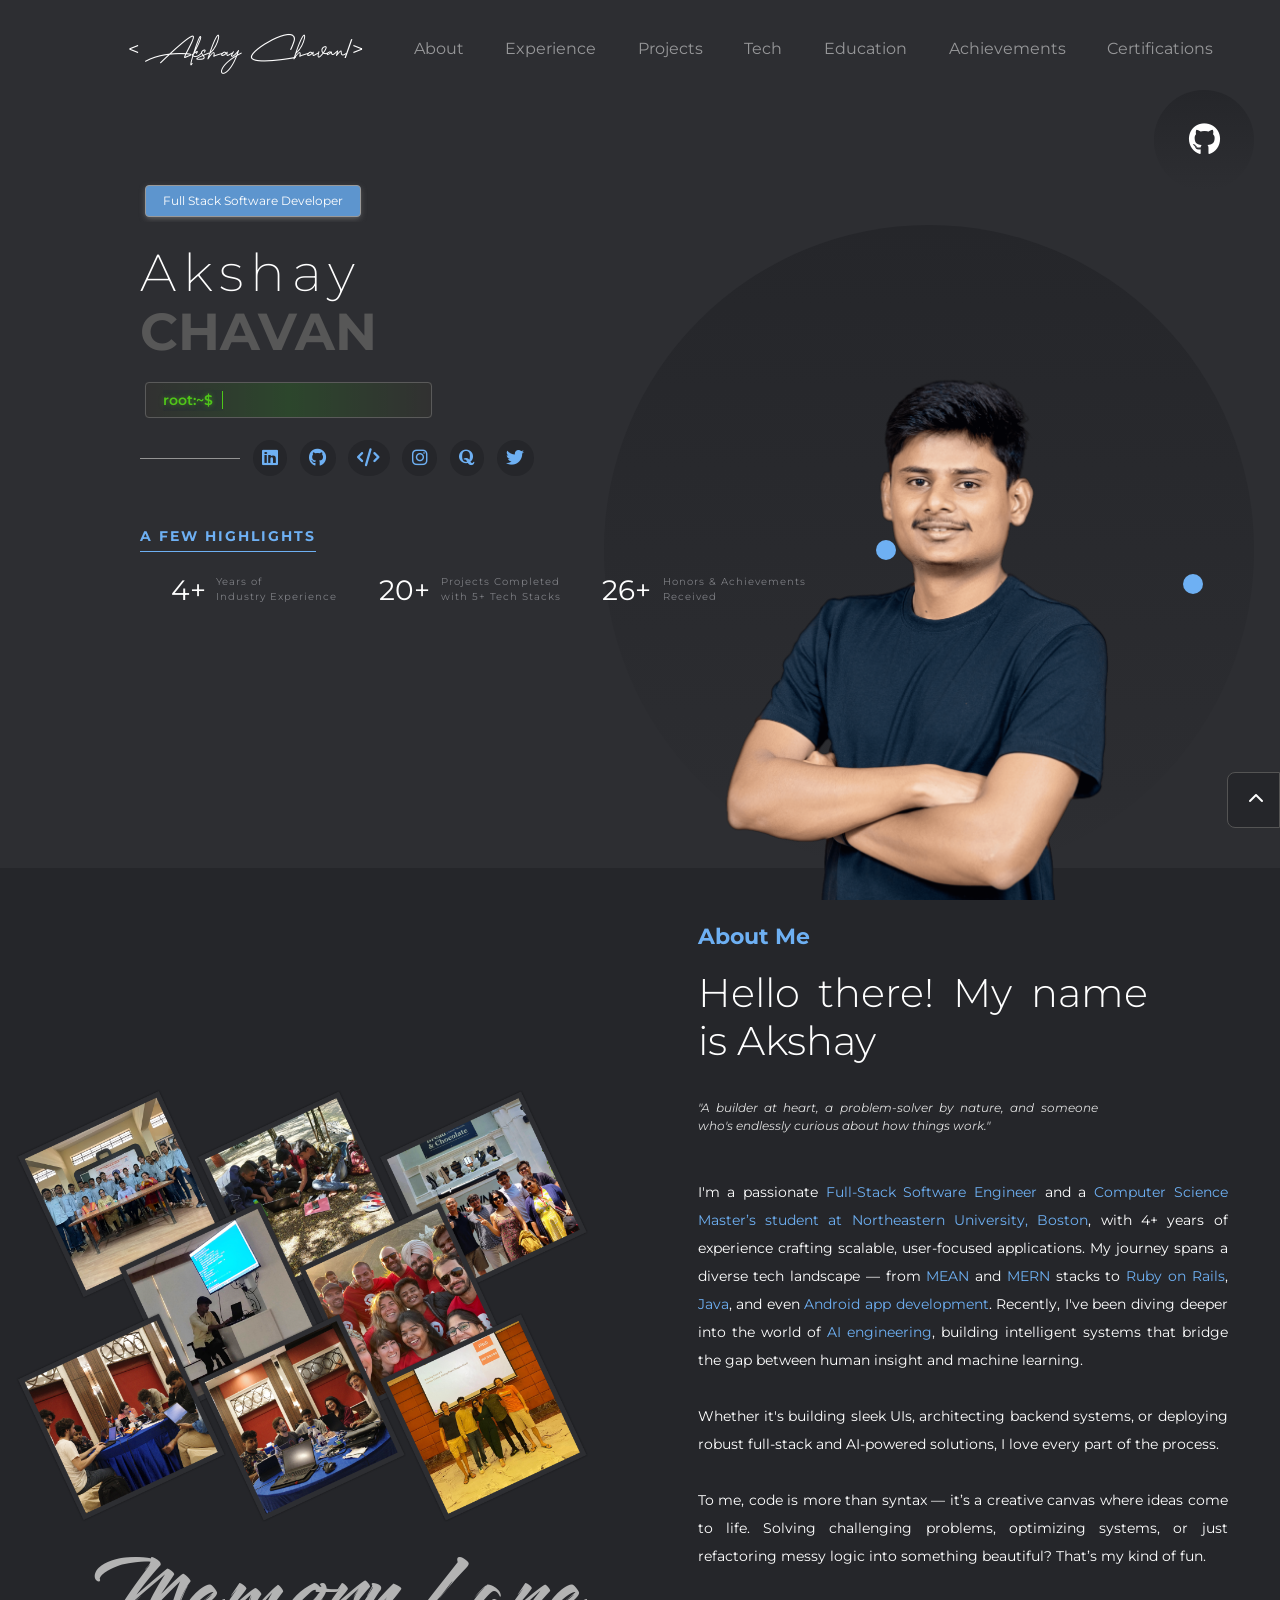
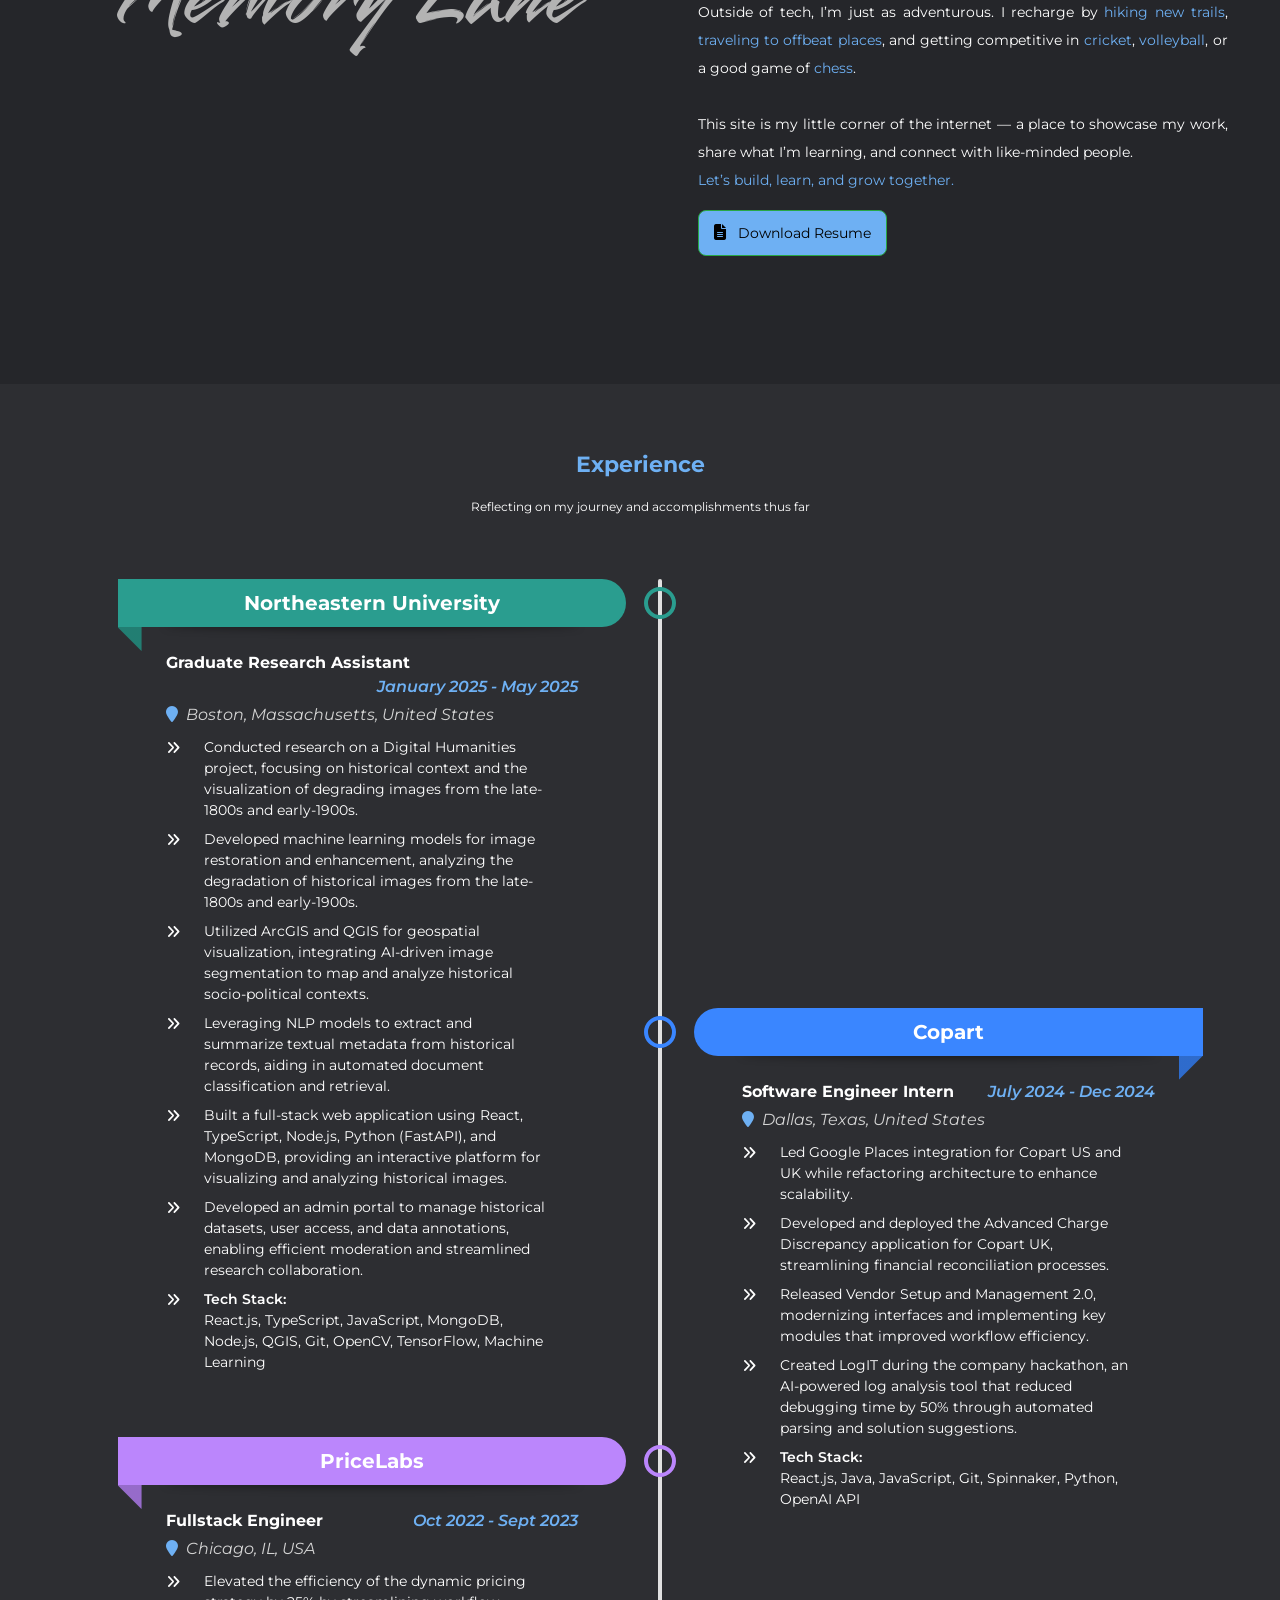
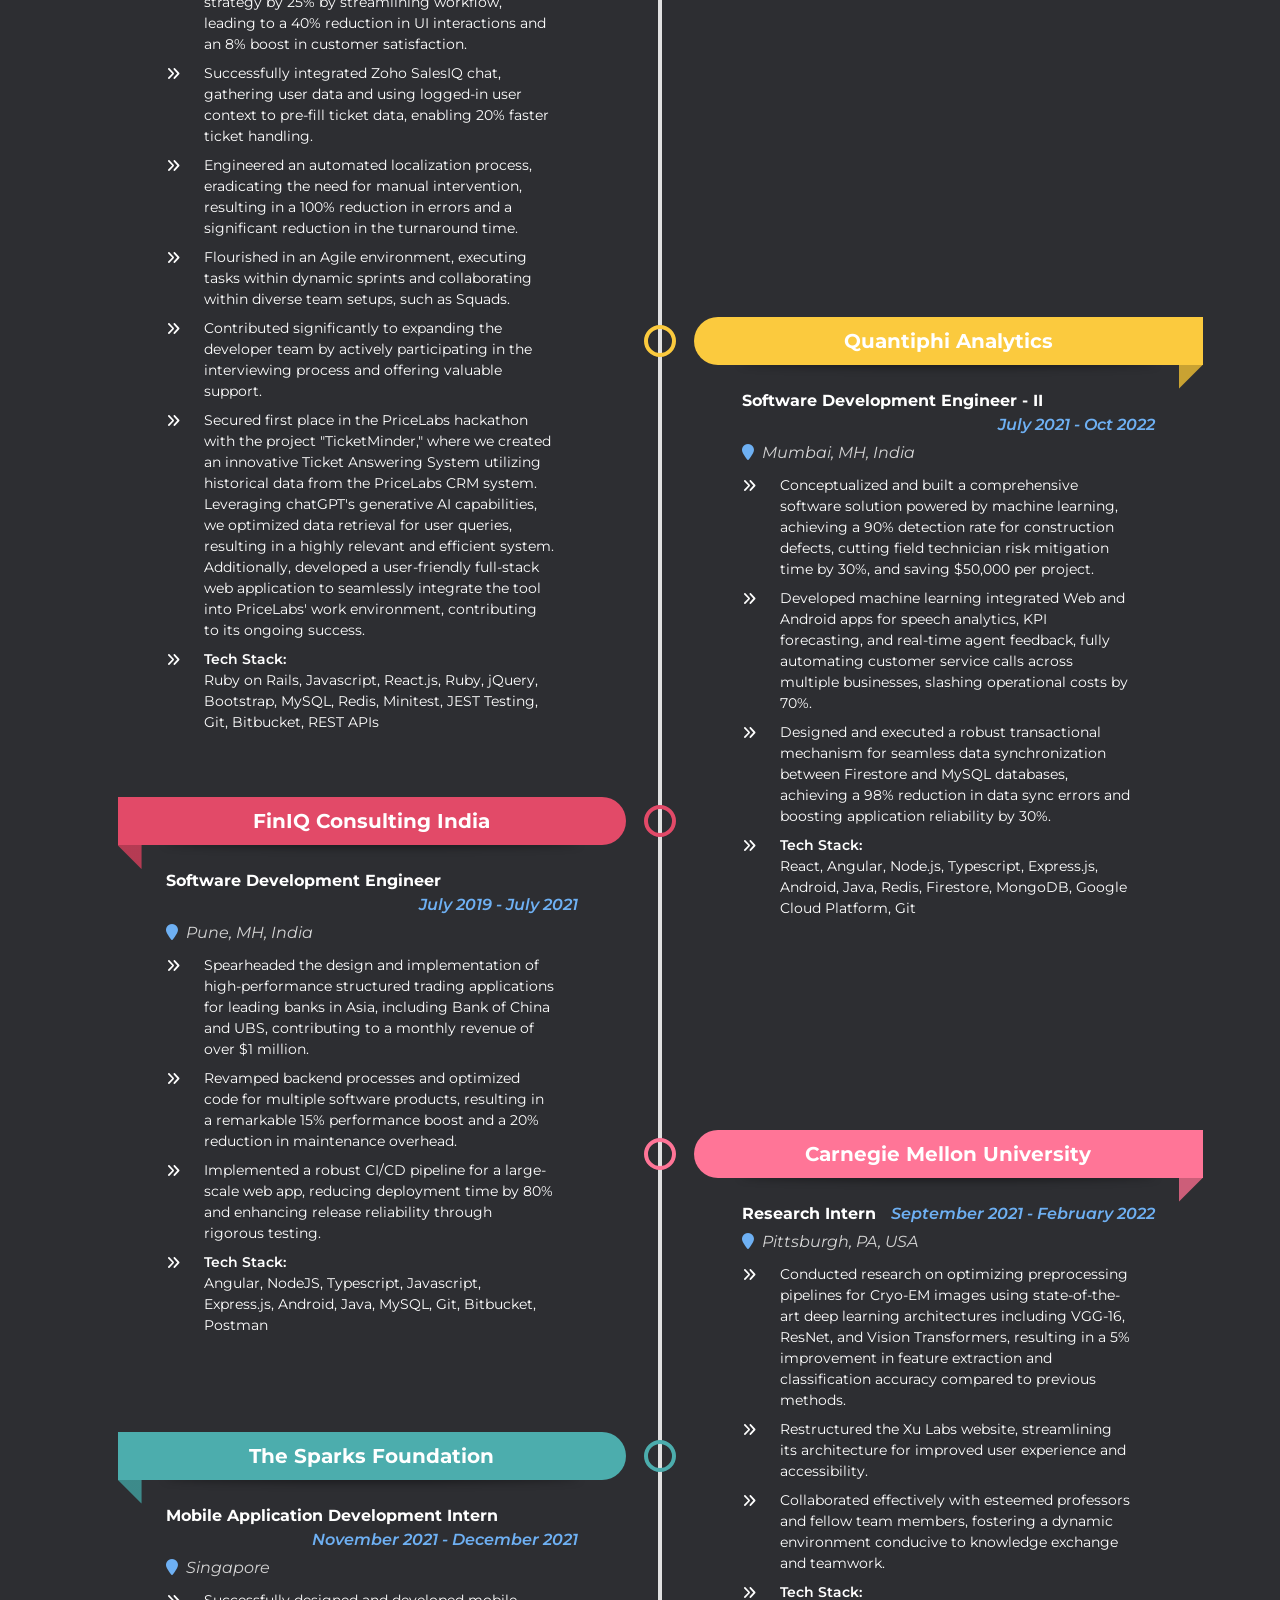
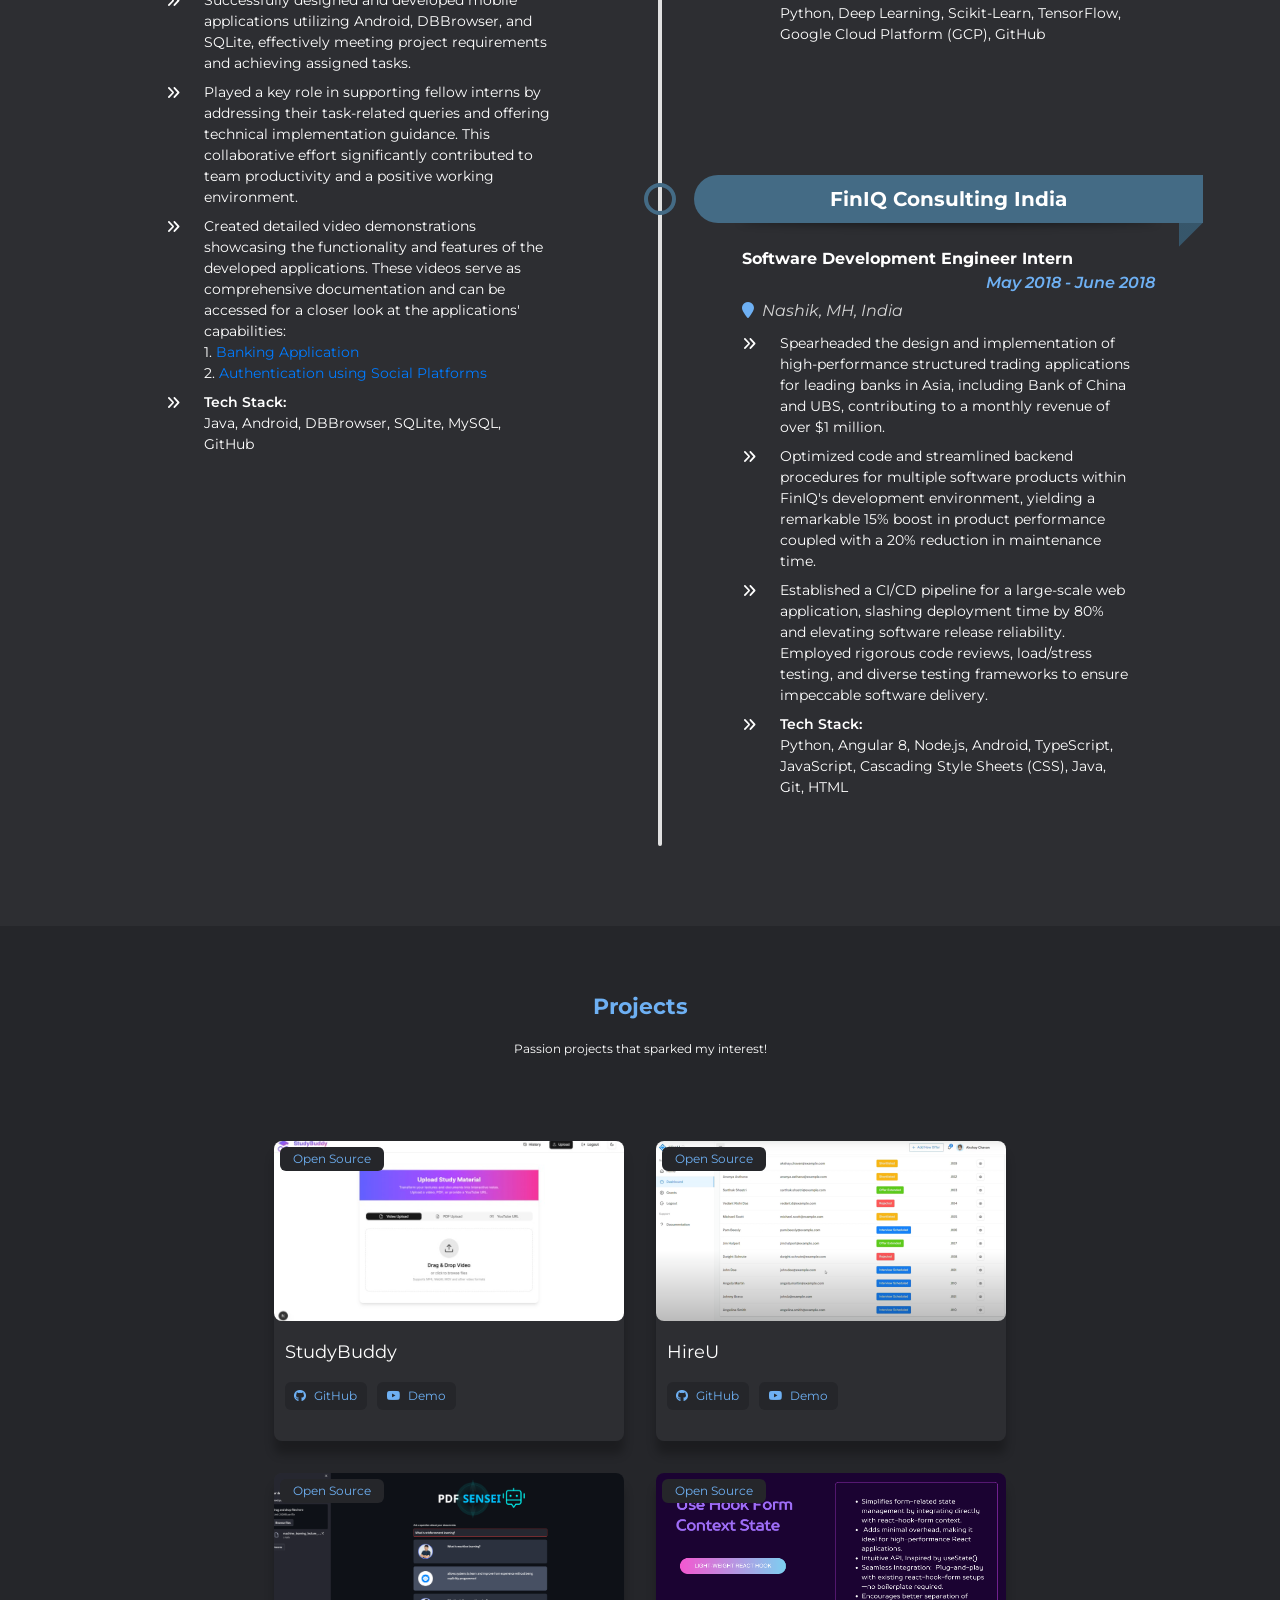
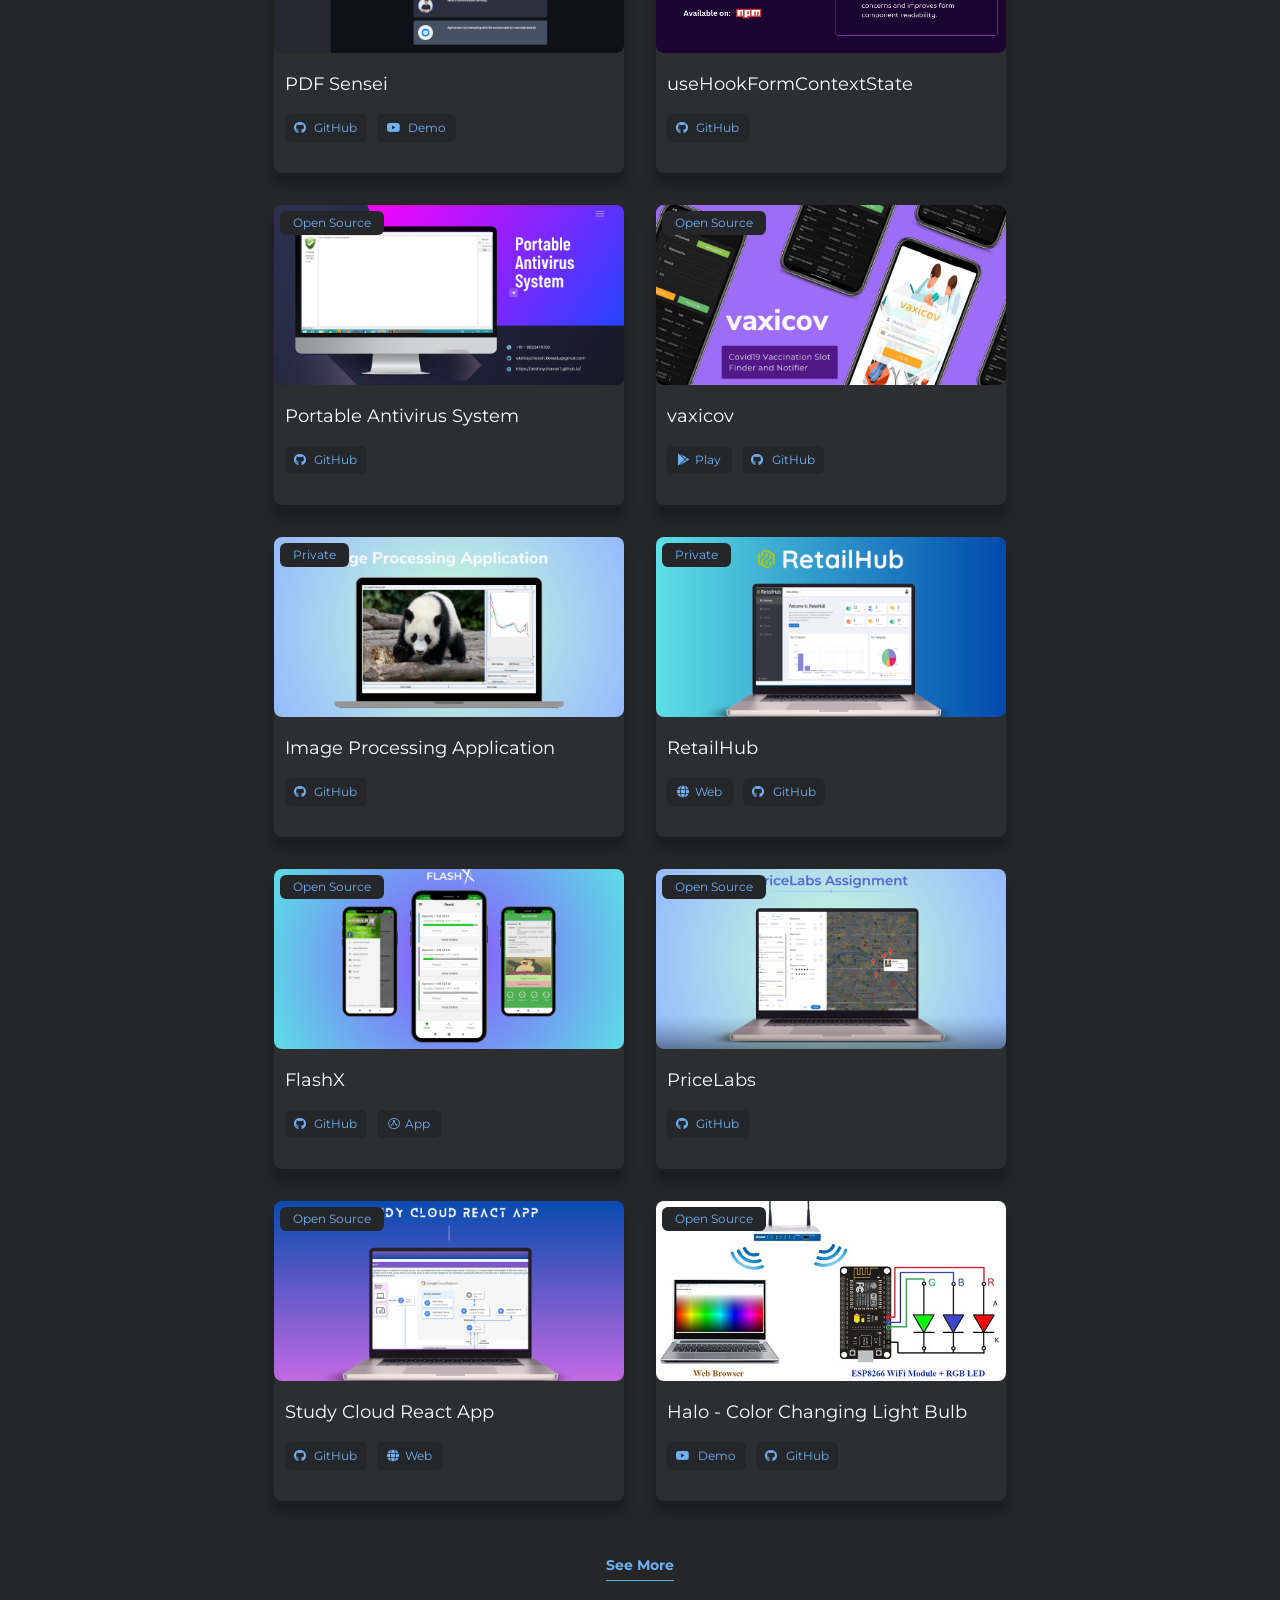
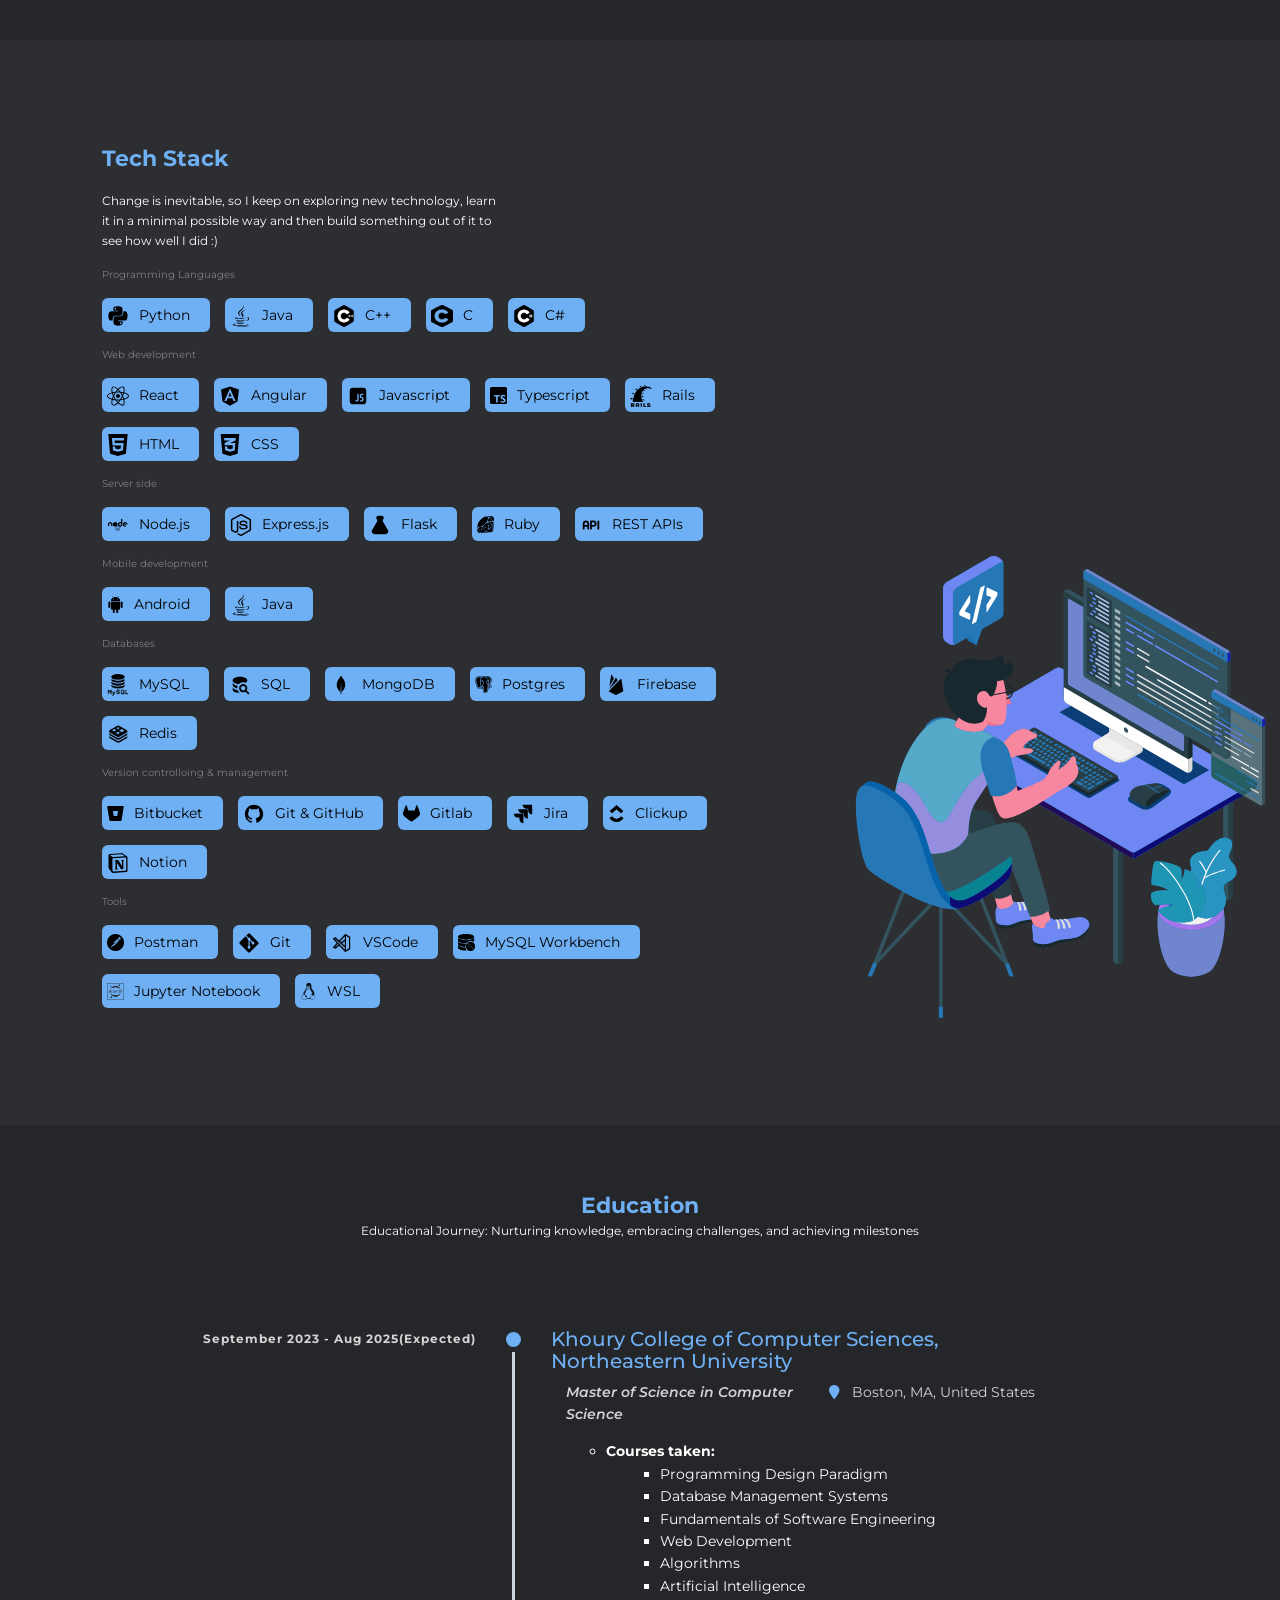
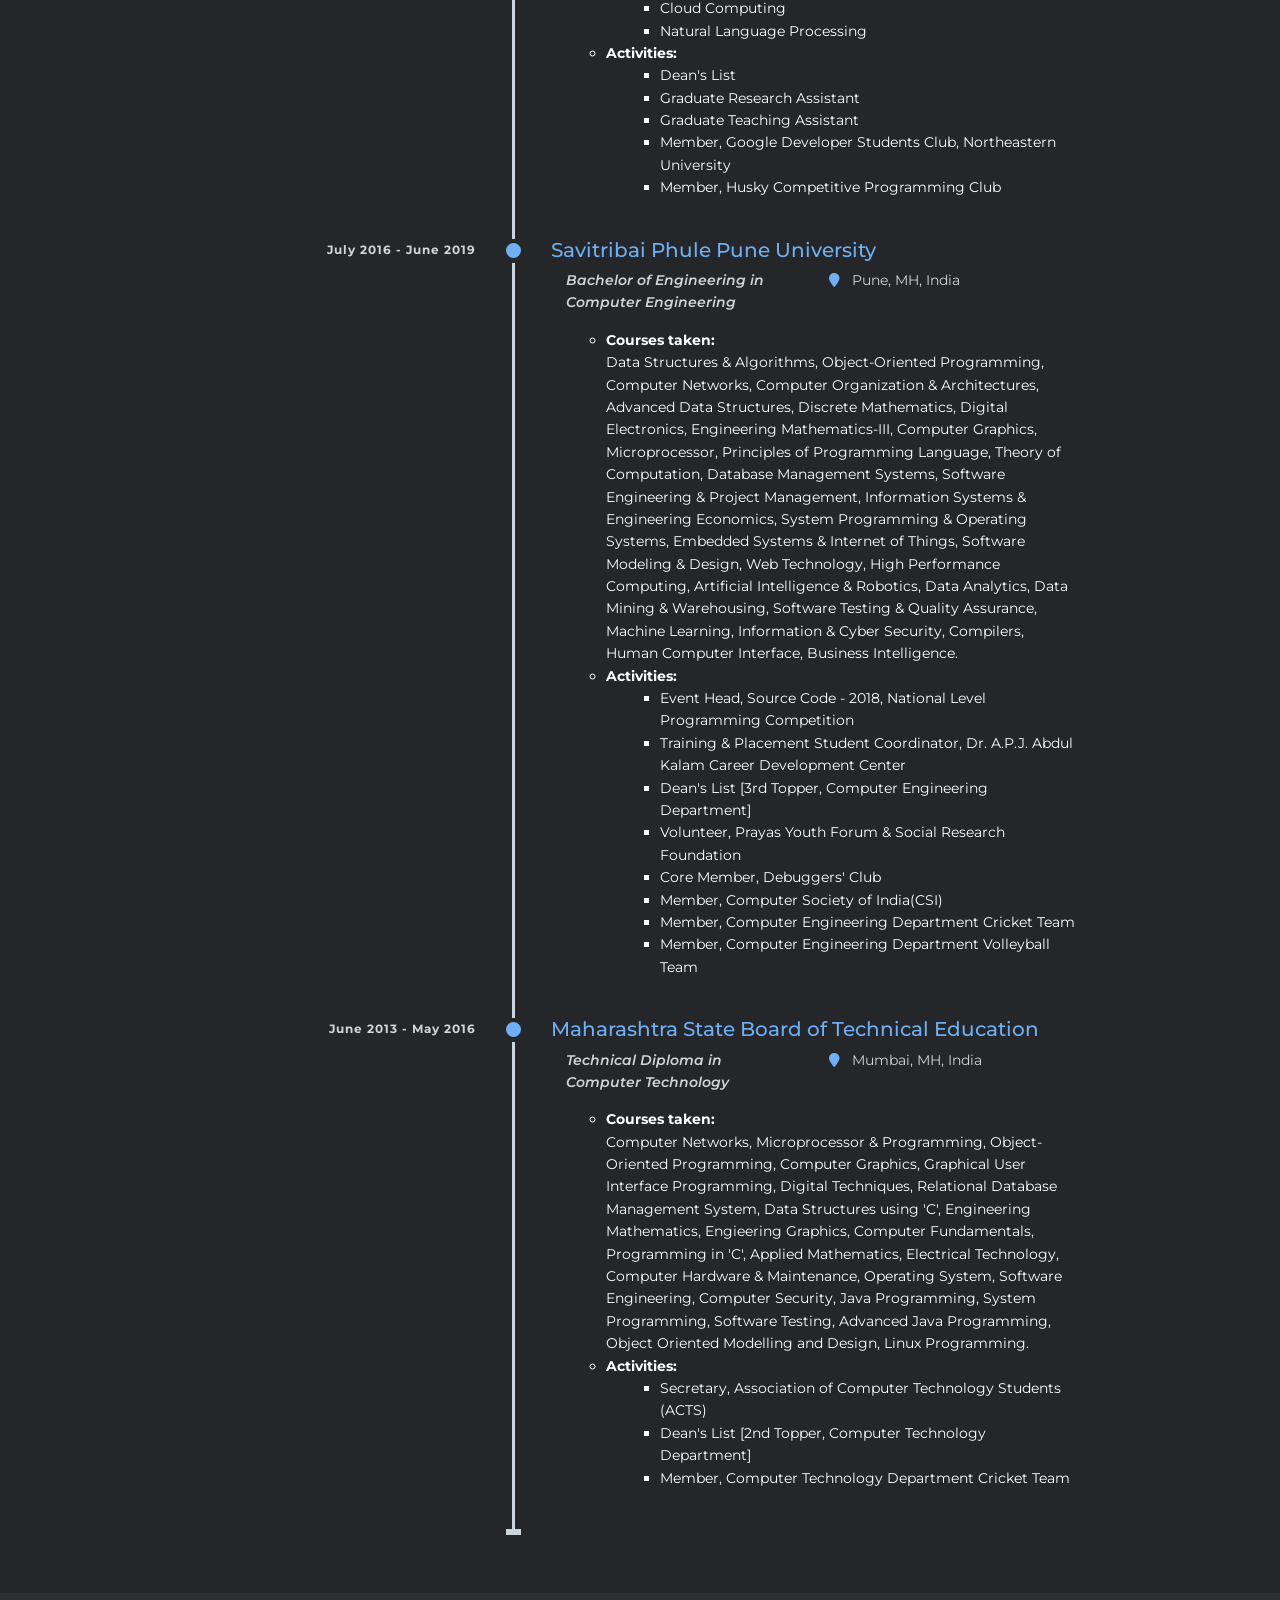
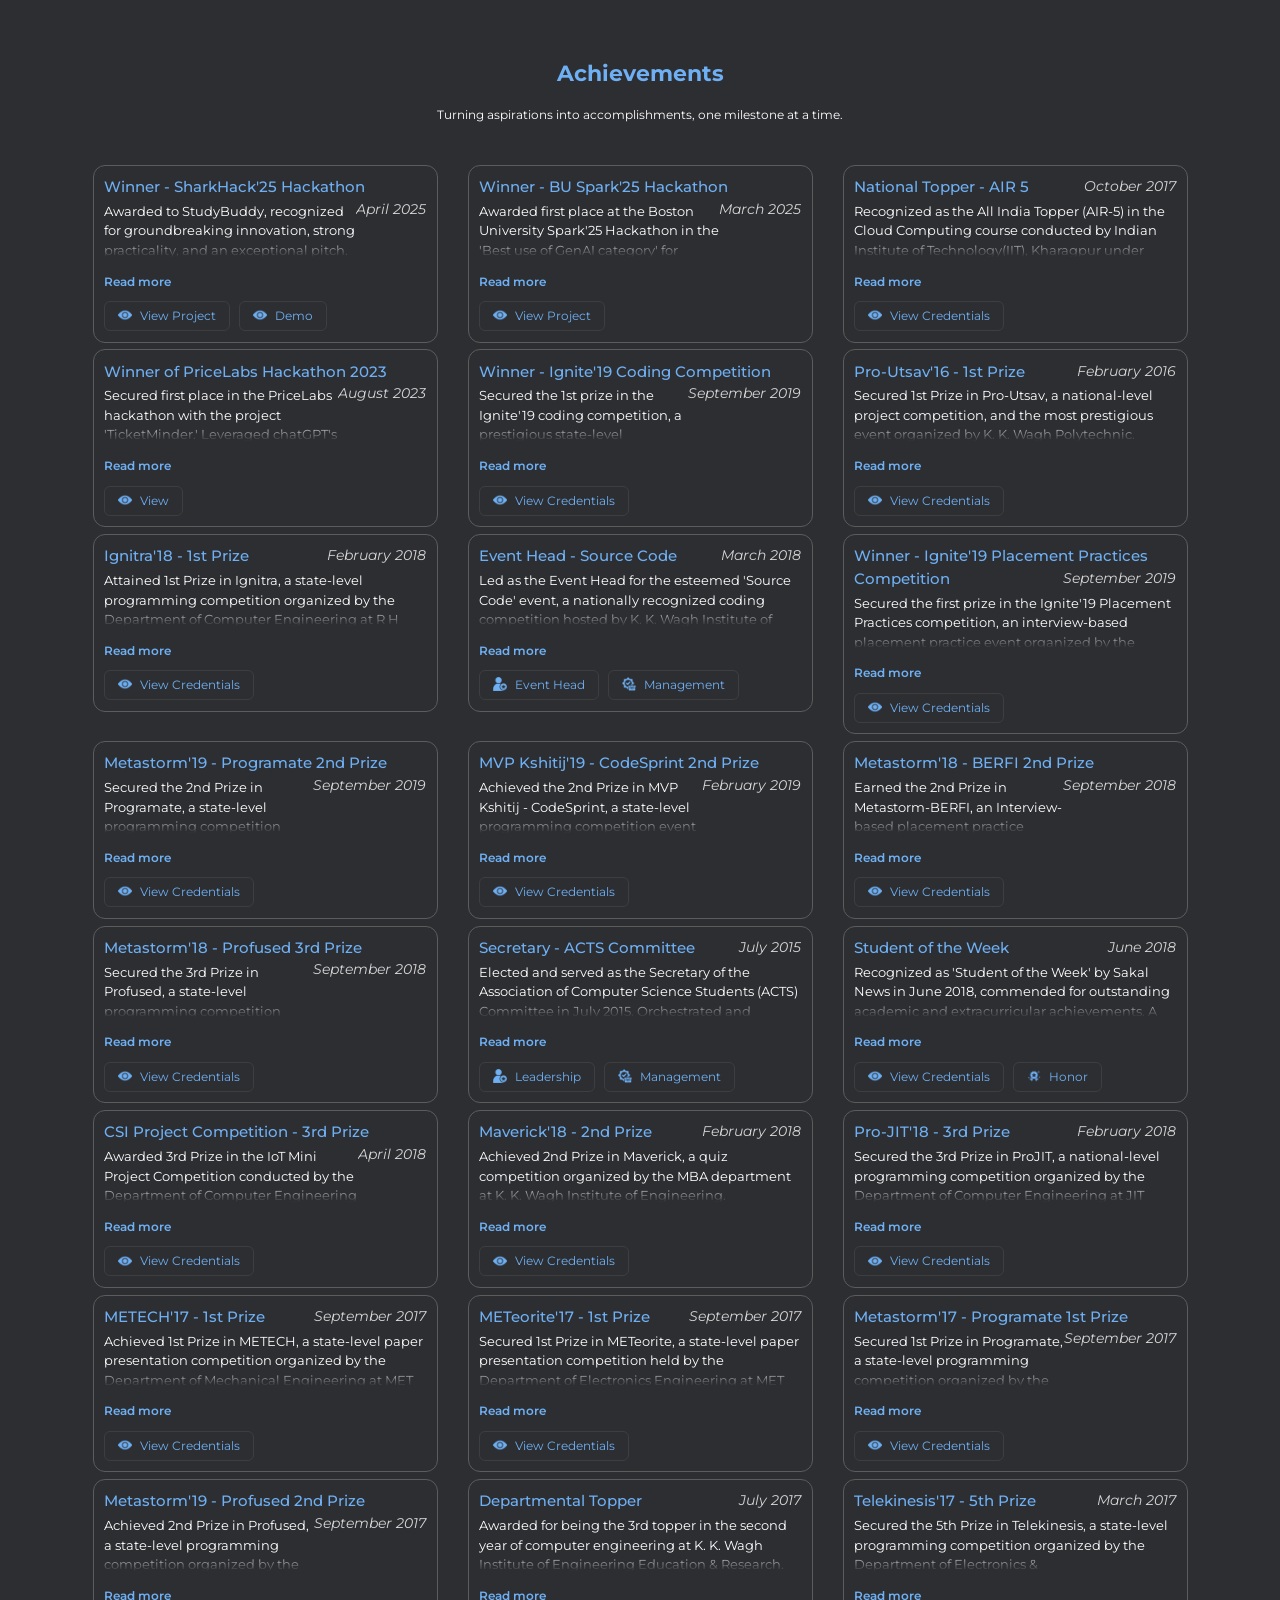
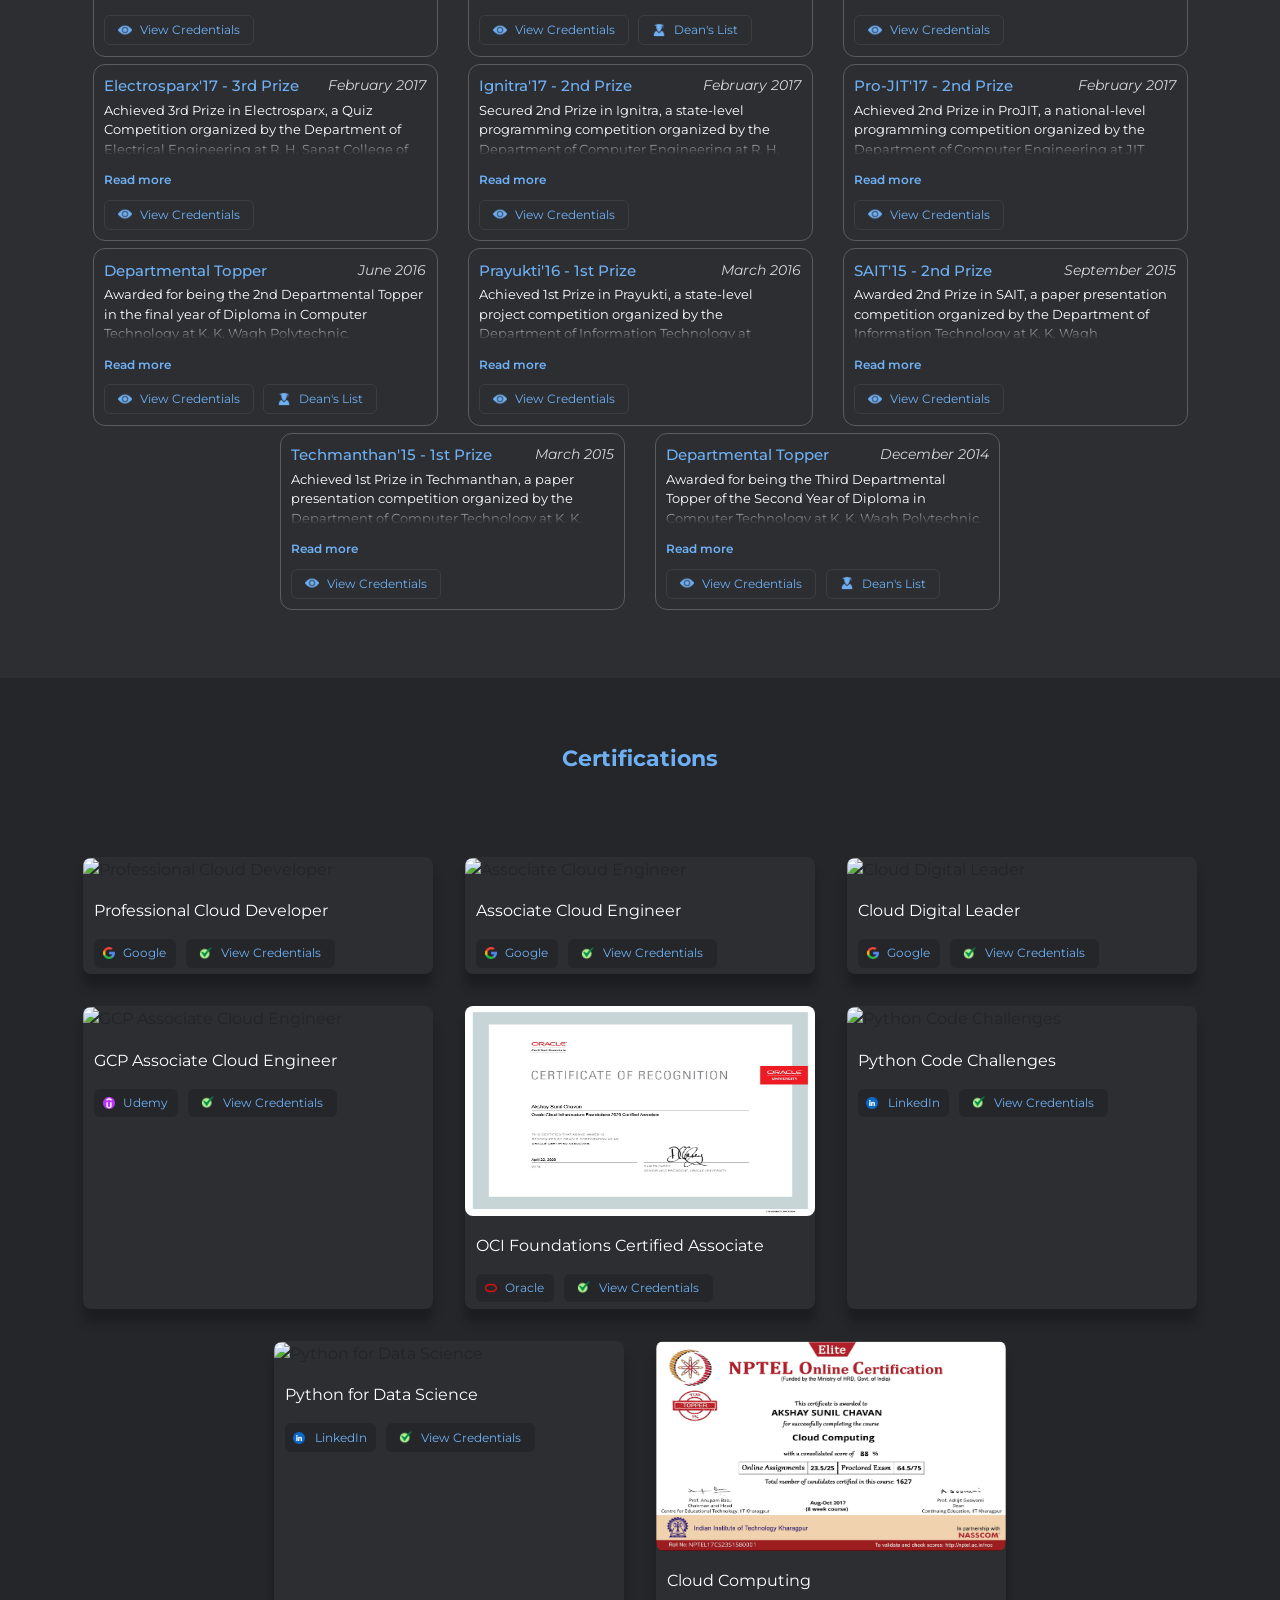
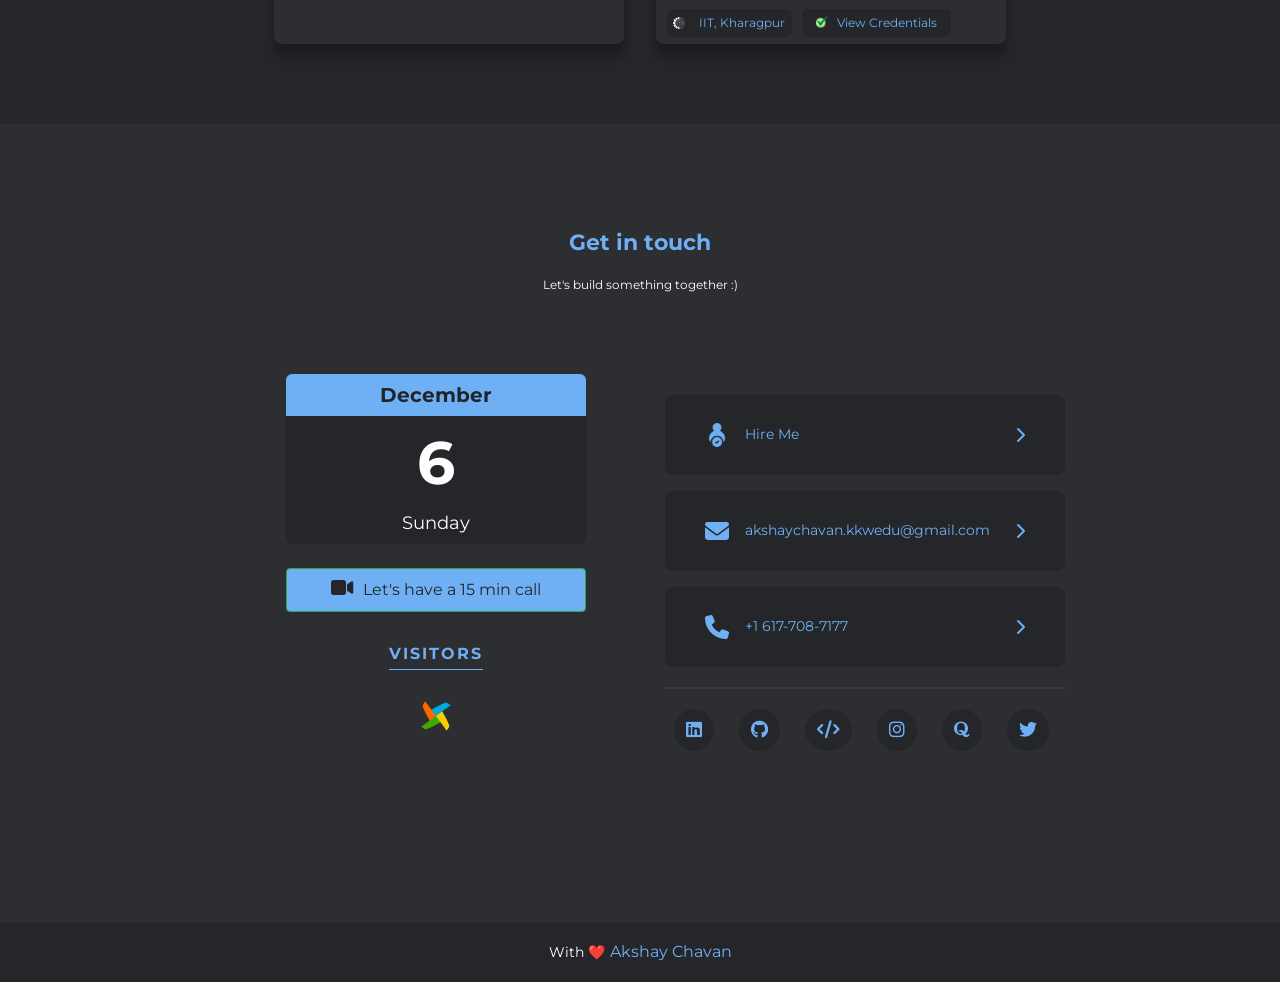
==== src/index.html @ 718ae0a3 "Fix file paths for GitHub Pages deployment" ====
<!DOCTYPE html>
<html>
  <head>
    <!-- mobile responsiveness -->
    <meta charset="utf-8" />
    <meta
      name="viewport"
      content="width=device-width, initial-scale=1, shrink-to-fit=no"
    />

    <!-- meta tags for link preview -->
    <meta property="og:title" content="Akshay Chavan - Developer Portfolio" />
    <meta property="og:url" content="https://akshaychavan7.github.io/" />
    <meta property="og:image" content="images/banner_screenshot.png" />
    <meta
      name="description"
      content="Crafting digital experiences with a passion for innovation. Explore my developer portfolio showcasing a blend of creativity and precision in web and mobile development."
    />

    <title>Akshay Chavan - Developer Portfolio</title>
    <link rel="icon" href="images/title/favicon.png" type="image/icon type" />

    <!-- css -->
    <link rel="stylesheet" href="index.css" />
    <link rel="stylesheet" href="theme/core.css" />
    <link rel="stylesheet" href="theme/text_styles.css" />

    <link rel="stylesheet" href="css/banner.css" />
    <link rel="stylesheet" href="css/loader.css" />
    <link rel="stylesheet" href="css/about.css" />
    <link rel="stylesheet" href="css/techStack.css" />
    <link rel="stylesheet" href="css/projects.css" />
    <link rel="stylesheet" href="css/certifications.css" />
    <link rel="stylesheet" href="css/exp.css" />
    <link rel="stylesheet" href="css/education.css" />
    <link rel="stylesheet" href="css/achievements.css" />
    <link rel="stylesheet" href="css/contact.css" />
    <link rel="stylesheet" href="css/currentDate.css" />

    <!-- Required for AOS -->
    <link rel="stylesheet" href="https://unpkg.com/aos@next/dist/aos.css" />

    <!-- media queries -->
    <!-- mobile -->
    <link rel="stylesheet" href="media/mobile/s.css" />
    <link rel="stylesheet" href="media/mobile/xs.css" />

    <!-- tablet -->
    <link rel="stylesheet" href="media/tablet/m.css" />

    <!-- desktop -->
    <link rel="stylesheet" href="media/desktop/ml.css" />
    <link rel="stylesheet" href="media/desktop/l.css" />
    <link rel="stylesheet" href="media/desktop/xl.css" />
    <link rel="stylesheet" href="media/desktop/xl_4k.css" />

    <!-- others -->
    <link rel="stylesheet" href="media/others.css" />

    <!-- bootstrap -->
    <link
      rel="stylesheet"
      href="dependencies/bootstrap/cdn.jsdelivr.net_npm_bootstrap@4.0.0_dist_css_bootstrap.min.css"
      crossorigin="anonymous"
    />

    <!-- icons -->
    <script src="dependencies/icons/code.iconify.design_3_3.1.0_iconify.min.js"></script>
    <!-- <link rel="stylesheet" href="https://cdnjs.cloudflare.com/ajax/libs/font-awesome/4.7.0/css/font-awesome.min.css"> -->
    <link
      rel="stylesheet"
      href="https://cdnjs.cloudflare.com/ajax/libs/font-awesome/6.4.0/css/all.min.css"
    />
    <link
      rel="stylesheet"
      href="dependencies/icons/cdn.jsdelivr.net_gh_konpa_devicon@master_devicon.min.css"
    />
    <link
      rel="stylesheet"
      href="dependencies/icons/fonts.googleapis.com_icon_family=Material+Icons.css"
    />

    <!-- font -->
    <link rel="preconnect" href="https://fonts.googleapis.com" />
    <link rel="preconnect" href="https://fonts.gstatic.com" crossorigin />
    <link
      href="dependencies/fonts/fonts.googleapis.com_css2_family=Montserrat_ital,wght@0,100;0,400;0,500;0,600;0,700;0,800;1,300&display=swap.css"
      rel="stylesheet"
    />
    <link
      href="https://fonts.googleapis.com/css2?family=Audiowide&family=Monsieur+La+Doulaise&family=Montserrat&family=Smooch&display=swap"
      rel="stylesheet"
    />
    <link
      href="https://fonts.googleapis.com/css2?family=Audiowide&family=Caveat&family=Monsieur+La+Doulaise&family=Montserrat&family=Smooch&display=swap"
      rel="stylesheet"
    />

    <!-- scripts -->
    <script src="dependencies/jQuery/ajax.googleapis.com_ajax_libs_jquery_3.6.1_jquery.min.js"></script>
  </head>

  <body>
    <!-- Loader -->
    <div id="loader">
      <!-- css loader -->
      <div class="wrapper">
        <div class="box-wrap">
          <div class="box one"></div>
          <div class="box two"></div>
          <div class="box three"></div>
          <div class="box four"></div>
          <div class="box five"></div>
          <div class="box six"></div>
        </div>
      </div>
      <div class="watermark">
        <span class="watermark-inner">
          <<span id="brand" class="watermark-txt">Akshay Chavan</span> />
        </span>
      </div>
    </div>
    <!-- Loader end -->

    <!-- Navbar -->
    <nav class="navbar navbar-dark navbar-expand-md" id="app-navbar">
      <button
        id="navbar-icon"
        class="navbar-toggler"
        type="button"
        data-toggle="collapse"
        data-target="#navbar-menu"
      >
        <img src="images//svgs/menu.svg" alt="" />
      </button>

      <a
        href="#"
        data-aos="fade-down"
        data-aos-delay="200"
        class="navbar-brand"
      >
        < <span id="brand">Akshay Chavan</span>/>
      </a>

      <div class="collapse navbar-collapse" id="navbar-menu">
        <ul class="navbar-nav ml-auto">
          <li class="nav-item navbar-action">
            <a href="#about" class="nav-link">About</a>
          </li>
          <li class="nav-item navbar-action">
            <a href="#exp" class="nav-link">Experience</a>
          </li>
          <li class="nav-item navbar-action">
            <a href="#projects-div" class="nav-link">Projects</a>
          </li>
          <li class="nav-item navbar-action">
            <a href="#tech" class="nav-link">Tech</a>
          </li>
          <li class="nav-item navbar-action">
            <a href="#education" class="nav-link">Education</a>
          </li>
          <li class="nav-item navbar-action">
            <a href="#achievements" class="nav-link">Achievements</a>
          </li>
          <li class="nav-item navbar-action">
            <a href="#certifications" class="nav-link">Certifications</a>
          </li>
        </ul>
      </div>
    </nav>

    <div id="up" class="up">
      <i id="up-icon" class="fa fa-chevron-up"></i>
    </div>
    <!-- Navbar end -->

    <!-- Banner -->
    <div id="banner-div" class="container-fluid">
      <div class="grad-circle" id="mini-circle">
        <a href="https://github.com/akshaychavan7" target="_blank">
          <i class="fa-brands fa-github fa-2xl repo-link"></i>
        </a>
      </div>
      <div id="bg-circle" class="grad-circle"></div>

      <div class="tag-wrapper">
        <div id="chip">
          <span id="tag-label" class="label tag-title"></span>
        </div>
      </div>

      <div class="name">
        <div class="heading1" id="first-name"></div>
        <div class="heading1" id="last-name"></div>
      </div>

      <div class="tag">
        <!-- <div class="trianlge-right"></div> -->
        <div class="type-text-container">
          <span class="terminal-prefix-text">root:~$ &nbsp;</span>
          <span id="tag" class="txt-type" data-wait="1000ms"></span>
        </div>
      </div>

      <div id="social-handles" class="flexbox-container">
        <div class="dash"></div>
      </div>

      <div class="chat">
        <span class="body2" id="chat-btn">A FEW HIGHLIGHTS</span>
      </div>

      <div class="container-fluid image-bg-div">
        <div class="profile-picture">
          <img
            class="dp"
            src="images/akshay_compressed.png"
            alt="Akshay Chavan"
          />
        </div>

        <div id="overall-stats" class="stats stats-div"></div>
      </div>
    </div>
    <div class="circle" id="circle-1"></div>
    <div class="circle" id="circle-2"></div>

    <div class="space"></div>
    <!-- Banner end -->

    <!-- About -->
    <!-- Collage creation website - https://www.photocollage.com/ -->
    <div class="ribbon-container">
      <!-- <div class="ribbon-1"></div> -->
    </div>
    <div id="about" class="container-fluid about">
      <div class="about-img">
        <img
          id="about-img"
          src="images//about/collage3.png"
          alt="my journey highlights"
        />
        <p class="memory-lane">Memory Lane</p>
      </div>

      <div class="about-text">
        <p id="about-me-title">About Me</p>

        <h1 id="about-me-heading">Hello there! My name is Akshay</h1>

        <p id="about-quote">
          "A builder at heart, a problem-solver by nature, and someone who's endlessly curious about how things work."
        </p>

        <p id="about-me-text"></p>

        <div class="download-resume">
          <button
            type="button"
            onclick="downloadResume()"
            class="btn btn-success"
            id="download-btn"
          >
            <i
              class="fa fa-file-text"
              style="color: black; background-color: transparent"
            ></i>
            <span
              style="
                color: black;
                background-color: transparent;
                font-size: 14px;
                padding-left: 8px;
              "
              >Download Resume</span
            >
          </button>
        </div>
      </div>
    </div>
    <!-- About end -->

    <!-- Experience -->
    <div id="exp" class="container-fluid exp-div">
      <p id="tech-stack-title">Experience</p>
      <p
        id="tech-stack-text"
        style="
          background-color: transparent;
          text-align: center;
          margin-bottom: 5%;
        "
      >
        Reflecting on my journey and accomplishments thus far
      </p>
    </div>
    <!-- Experience end -->

    <!-- Projects -->
    <div id="projects-div" class="container-fluid projects-div">
      <p id="tech-stack-title">Projects</p>
      <p
        id="tech-stack-text"
        style="background-color: transparent; text-align: center"
      >
        Passion projects that sparked my interest!
      </p>

      <div style="height: 50px"></div>

      <div id="projects" class="projects"></div>

      <div class="see-more">
        <a
          target="_blank"
          href="https://github.com/akshaychavan7?tab=repositories"
          class="body2"
          id="see-more-btn"
          >See More</a
        >
      </div>
    </div>
    <!-- Projects end -->

    <!-- Tech Stack -->
    <div id="tech" class="tech-stack">
      <div class="tech-stack-detail">
        <p id="tech-stack-title">Tech Stack</p>
        <p id="tech-stack-text">
          Change is inevitable, so I keep on exploring new technology, learn it
          in a minimal possible way and then build something out of it to see
          how well I did :)
        </p>

        <p class="label-stack">Programming Languages</p>
        <div
          id="programming"
          data-aos="fade-right"
          data-aos-delay="700"
          class="tech-row"
        ></div>

        <p class="label-stack">Web development</p>
        <div
          id="web-tech"
          data-aos="fade-right"
          data-aos-delay="300"
          class="tech-row"
        ></div>

        <p class="label-stack">Server side</p>
        <div
          id="server-tech"
          data-aos="fade-right"
          data-aos-delay="400"
          class="tech-row"
        ></div>

        <p class="label-stack">Mobile development</p>
        <div
          id="mobile-tech"
          data-aos="fade-right"
          data-aos-delay="200"
          class="tech-row"
        ></div>

        <p class="label-stack">Databases</p>
        <div
          id="database-tech"
          data-aos="fade-right"
          data-aos-delay="500"
          class="tech-row"
        ></div>

        <p class="label-stack">Version controlloing & management</p>
        <div
          id="vc-tech"
          data-aos="fade-right"
          data-aos-delay="600"
          class="tech-row"
        ></div>

        <p class="label-stack">Tools</p>
        <div
          id="tools"
          data-aos="fade-right"
          data-aos-delay="600"
          class="tech-row"
        ></div>
      </div>

      <div class="stack-illustration">
        <img
          id="stack-illustration"
          src="images/svgs/stack2.svg"
          alt="stack illustrations"
        />
      </div>
    </div>
    <!-- Tech Stack end -->

    <!-- Education -->
    <div id="education" class="container-fluid education-div">
      <div class="education-title">Education</div>
      <div class="education-subtitle">
        Educational Journey: Nurturing knowledge, embracing challenges, and
        achieving milestones
      </div>
      <div style="height: 50px"></div>
      <div class="timeline-container">
        <ul class="timeline timeline-split">
          <li class="timeline-item">
            <div class="timeline-info">
              <span class="education-duration"
                >September 2023 - Aug 2025(Expected)</span
              >
            </div>
            <div class="timeline-marker"></div>
            <div class="timeline-content">
              <h5 id="university" class="timeline-title">
                Khoury College of Computer Sciences, Northeastern University
              </h5>
              <div class="timeline-subtitle container">
                <div class="row">
                  <div class="col-sm-6 degree-program-txt">
                    Master of Science in Computer Science
                  </div>
                  <div class="col-sm-6 education-location">
                    <i
                      class="fa fa-map-marker location-icon"
                      aria-hidden="true"
                    ></i
                    >&nbsp;&nbsp; Boston, MA, United States
                  </div>
                </div>
              </div>
              <div class="education-description">
                <ul>
                  <li>
                    <strong>Courses taken:</strong>
                    <ul class="education-description-sublist">
                      <li>Programming Design Paradigm</li>
                      <li>Database Management Systems</li>
                      <li>
                        Fundamentals of Software Engineering
                      </li>
                      <li>Web Development</li>
                      <li>Algorithms</li>
                      <li>Artificial Intelligence</li>
                      <li>Cloud Computing</li>
                      <li>Natural Language Processing</li>
                    </ul>
                  </li>
                  <li>
                    <strong>Activities:</strong>
                    <ul class="education-description-sublist">
                      <li>Dean's List</li>
                      <li>Graduate Research Assistant</li>
                      <li>Graduate Teaching Assistant</li>
                      <li>
                        Member, Google Developer Students Club, Northeastern
                        University
                      </li>
                      <li>Member, Husky Competitive Programming Club</li>
                    </ul>
                  </li>
                </ul>
              </div>
            </div>
          </li>
          <li class="timeline-item">
            <div class="timeline-info">
              <span class="education-duration">July 2016 - June 2019</span>
            </div>
            <div class="timeline-marker"></div>
            <div class="timeline-content">
              <h5 id="university" class="timeline-title">
                Savitribai Phule Pune University
              </h5>
              <div class="timeline-subtitle container">
                <div class="row">
                  <div class="col-sm-6 degree-program-txt">
                    Bachelor of Engineering in Computer Engineering
                  </div>
                  <div class="col-sm-6 education-location">
                    <i
                      class="fa fa-map-marker location-icon"
                      aria-hidden="true"
                    ></i
                    >&nbsp;&nbsp; Pune, MH, India
                  </div>
                </div>
              </div>
              <div class="education-description">
                <ul>
                  <li>
                    <strong>Courses taken:</strong><br />
                    Data Structures & Algorithms, Object-Oriented Programming,
                    Computer Networks, Computer Organization & Architectures,
                    Advanced Data Structures, Discrete Mathematics, Digital
                    Electronics, Engineering Mathematics-III, Computer Graphics,
                    Microprocessor, Principles of Programming Language, Theory
                    of Computation, Database Management Systems, Software
                    Engineering & Project Management, Information Systems &
                    Engineering Economics, System Programming & Operating
                    Systems, Embedded Systems & Internet of Things, Software
                    Modeling & Design, Web Technology, High Performance
                    Computing, Artificial Intelligence & Robotics, Data
                    Analytics, Data Mining & Warehousing, Software Testing &
                    Quality Assurance, Machine Learning, Information & Cyber
                    Security, Compilers, Human Computer Interface, Business
                    Intelligence.
                  </li>
                  <li>
                    <strong>Activities:</strong>
                    <ul class="education-description-sublist">
                      <li>
                        Event Head, Source Code - 2018, National Level
                        Programming Competition
                      </li>
                      <li>
                        Training & Placement Student Coordinator, Dr. A.P.J.
                        Abdul Kalam Career Development Center
                      </li>
                      <li>
                        Dean's List [3rd Topper, Computer Engineering
                        Department]
                      </li>
                      <li>
                        Volunteer, Prayas Youth Forum & Social Research
                        Foundation
                      </li>
                      <li>Core Member, Debuggers' Club</li>
                      <li>Member, Computer Society of India(CSI)</li>
                      <li>
                        Member, Computer Engineering Department Cricket Team
                      </li>
                      <li>
                        Member, Computer Engineering Department Volleyball Team
                      </li>
                    </ul>
                  </li>
                </ul>
              </div>
            </div>
          </li>
          <li class="timeline-item">
            <div class="timeline-info">
              <span class="education-duration">June 2013 - May 2016</span>
            </div>
            <div class="timeline-marker"></div>
            <div class="timeline-content">
              <h5 id="university" class="timeline-title">
                Maharashtra State Board of Technical Education
              </h5>
              <div class="timeline-subtitle container">
                <div class="row">
                  <div class="col-sm-6 degree-program-txt">
                    Technical Diploma in Computer Technology
                  </div>
                  <div class="col-sm-6 education-location">
                    <i
                      class="fa fa-map-marker location-icon"
                      aria-hidden="true"
                    ></i
                    >&nbsp;&nbsp; Mumbai, MH, India
                  </div>
                </div>
              </div>
              <div class="education-description">
                <ul>
                  <li>
                    <strong>Courses taken:</strong><br />
                    Computer Networks, Microprocessor & Programming,
                    Object-Oriented Programming, Computer Graphics, Graphical
                    User Interface Programming, Digital Techniques, Relational
                    Database Management System, Data Structures using 'C',
                    Engineering Mathematics, Engieering Graphics, Computer
                    Fundamentals, Programming in 'C', Applied Mathematics,
                    Electrical Technology, Computer Hardware & Maintenance,
                    Operating System, Software Engineering, Computer Security,
                    Java Programming, System Programming, Software Testing,
                    Advanced Java Programming, Object Oriented Modelling and
                    Design, Linux Programming.
                  </li>
                  <li>
                    <strong>Activities:</strong>
                    <ul class="education-description-sublist">
                      <li>
                        Secretary, Association of Computer Technology Students
                        (ACTS)
                      </li>
                      <li>
                        Dean's List [2nd Topper, Computer Technology Department]
                      </li>
                      <li>
                        Member, Computer Technology Department Cricket Team
                      </li>
                    </ul>
                  </li>
                </ul>
              </div>
            </div>
          </li>
          <li class="timeline-item period">
            <div class="timeline-info"></div>
            <div class="timeline-marker"></div>
          </li>
        </ul>
      </div>
    </div>
    <!-- Education end -->

    <!-- Achievements/Extracurricular -->
    <div id="achievements" class="container-fluid achievements-div">
      <p id="tech-stack-title">Achievements</p>
      <p id="achievements-subtitle" class="achievements-subtitle">
        Turning aspirations into accomplishments, one milestone at a time.
      </p>
      <div class="container-fluid achievements-grid-container">
        <div class="row" id="achievements-row"></div>
      </div>
    </div>
    <!-- Achievements/Extracurricular end -->

    <!-- Certifications -->
    <div id="certifications-div" class="container-fluid certifications-div">
      <p id="tech-stack-title">Certifications</p>

      <div style="height: 50px"></div>

      <div id="certifications" class="certifications"></div>
    </div>
    <!-- Certifications end -->

    <!-- Contact -->
    <div id="contact-div" class="container-fluid contact-div">
      <p id="tech-stack-title">Get in touch</p>
      <p
        id="tech-stack-text"
        style="background-color: transparent; text-align: center"
      >
        Let's build something together :)
      </p>

      <div class="contact-row">
        <div class="current-date-div">
          <div class="current-date-container">
            <div class="current-month">
              <span id="month"></span>
            </div>
            <div class="current-date">
              <span id="date"></span>
            </div>
            <div class="current-day">
              <span id="day"></span>
            </div>
          </div>

          <button
            type="button"
            onclick="onMeetClick()"
            class="btn btn-success"
            id="meet-btn"
          >
            <i id="meet-icon" class="fa fa-video-camera"></i>
            <span id="meet-btn-text">Let's have a 15 min call</span>
          </button>
          <div class="visitors-title">VISITORS</div>
          <div id="visitor-count" class="visitor-count-txt">
            <img
              src="/src/images/others/loader2.gif"
              width="36"
              height="36"
              alt="visitors count"
            />
          </div>
        </div>

        <div id="contact-info-div" class="contact-info-div">
          <div class="line"></div>
          <div id="social-contact-icons" class="social-contact-icons"></div>
        </div>
      </div>
    </div>
    <!-- Contact end -->

    <!-- Footer -->
    <footer class="foot">
      <span class="body2 foot-text">With ❤️</span>
      <a href="https://www.linkedin.com/in/akshaychavan7/">
        <span
          style="
            background-color: transparent;
            color: var(--color-primary);
            padding-left: 5px;
          "
        >
          Akshay Chavan
        </span>
      </a>
    </footer>
    <!-- Footer end -->

    <!-- -----------------------------------------scripts------------------------------------- -->
    <script src="dependencies/jQuery/ajax.googleapis.com_ajax_libs_jquery_3.6.1_jquery.min.js"></script>
    <script type="text/javascript" src="index.js"></script>
    <script src="dependencies/other/unpkg.com_aos@3.0.0-beta.6_dist_aos.js"></script>
    <script>
      AOS.init();
    </script>

    <!-- JS core -->
    <script
      src="dependencies/other/cdn.jsdelivr.net_npm_popper.js@1.12.9_dist_umd_popper.min.js"
      integrity="sha384-ApNbgh9B+Y1QKtv3Rn7W3mgPxhU9K/ScQsAP7hUibX39j7fakFPskvXusvfa0b4Q"
      crossorigin="anonymous"
    ></script>
    <script
      src="https://cdn.jsdelivr.net/npm/bootstrap@4.0.0/dist/js/bootstrap.min.js"
      integrity="sha384-JZR6Spejh4U02d8jOt6vLEHfe/JQGiRRSQQxSfFWpi1MquVdAyjUar5+76PVCmYl"
      crossorigin="anonymous"
    ></script>

    <!-- component's javascript files -->
    <script type="text/javascript" src="data.js"></script>
    <script type="text/javascript" src="js/banner.js"></script>
    <script type="text/javascript" src="js/typeWriter.js"></script>
    <script type="text/javascript" src="js/tech.js"></script>
    <script type="text/javascript" src="js/projects.js"></script>
    <script type="text/javascript" src="js/achievements.js"></script>
    <script type="text/javascript" src="js/certifications.js"></script>
    <script type="text/javascript" src="js/experience.js"></script>
    <script type="text/javascript" src="js/contact.js"></script>
    <!-- --------------------------------------scripts end ----------------------------------- -->
  </body>
</html>
---- src/index.css ----
::-webkit-scrollbar {
  width: 8px;
  height: 5px;
}

::-webkit-scrollbar-track {
  box-shadow: inset 0 0 5px grey;
  border-radius: 2px;
}

::-webkit-scrollbar-thumb {
  background: var(--color-primary);
  border-radius: 2px;
}

#app-navbar {
  padding-top: 2%;
  padding-left: 10%;
  padding-right: 6%;
}

#navbar-icon {
  border-color: transparent;
  color: var(--color-primary);
}

.navbar-action {
  padding-left: 2vw;
}

.navbar-dark .nav-item > .nav-link.active {
  background-color: transparent !important;
  color: white !important;
}

nav .navbar-nav li a:active,
nav .navbar-nav li a:hover {
  color: white !important;
  transition: 0.5s;
}

.up {
  position: fixed;
  right: 0%;
  bottom: 8%;
  background-color: var(--bg-dark);
  padding: 15px;
  padding-left: 20px;
  border-top-left-radius: 8px;
  border-bottom-left-radius: 8px;
  /* animation: pulse2 2s infinite; */
  cursor: pointer;
  z-index: 1;
  border: 1px solid #545454;
}

.show {
  opacity: 1;
}

.hide {
  opacity: 0;
}

#up-icon {
  background-color: transparent;
  color: white;
}

@keyframes pulse2 {
  0% {
    box-shadow: 0 0 0 0 var(--color-primary);
  }

  100% {
    box-shadow: 0 0 0 1rem rgba(65, 136, 132, 0);
  }
}

.grad-circle {
  height: 650px;
  width: 650px;
  background-image: linear-gradient(var(--bg-dark), var(--bg));
  position: absolute;
  top: 25%;
  right: 2%;
  border-radius: 360px;
  animation: beat 2s;
  transform-origin: center;
}

#mini-circle {
  display: flex;
  justify-content: center;
  align-items: center;
  height: 100px;
  width: 100px;
  top: 10%;
}

.repo-link {
  background-color: transparent;
  color: white;
  font-size: 38px;
  transition: 0.5s;
}

.repo-link:hover {
  color: var(--color-primary);
}

@keyframes beat {
  from {
    transform: scale(0);
  }

  to {
    transform: scale(1);
  }
}

.circle {
  height: 20px;
  width: 20px;
  background-color: var(--color-primary);
  border-radius: 360px;
  position: absolute;
  transform-origin: center;
}

#circle-1 {
  animation: MoveUpDown 3s linear infinite;
  margin-top: 2%;
  right: 6%;
}

#circle-2 {
  animation: MoveUpDown 3s linear infinite;
  top: 60%;
  right: 30%;
}

@keyframes MoveUpDown {
  0%,
  100% {
    top: 60%;
  }

  50% {
    top: 58%;
  }
}

.foot {
  display: flex;
  justify-content: center;
  align-items: center;
  background-color: var(--bg-dark);
  height: 60px;
}

.foot-text {
  color: white;
}

.foot-name {
  margin-left: 5px;
  color: var(--color-primary);
}

.counts {
  position: absolute;
  right: 15%;
}

/* .visitor-counter-card {
  width: 400px;
  height: 80px;
  align-items: center;
  border-radius: 8px;
  background-color: var(--bg-dark);
  transition: 0.5s;
} */

.visitors-title {
  background-color: transparent;
  color: var(--color-primary);
  text-decoration: underline;
  text-underline-offset: 10px;
  letter-spacing: 2px;
  font-weight: 700;
  margin-top: 10%;
  margin-bottom: 3%;
}

@keyframes textColorChange {
  0% {
    color: white;
  }
  25% {
    color: rgb(232, 232, 232);
  }
  50% {
    color: rgb(222, 222, 222);
  }
  75% {
    color: rgb(194, 194, 194);
  }
  100% {
    color: rgb(178, 178, 178);
  }
  /* 100% {
    color: #0000ff;
  } */
}

.visitor-count-txt {
  color: white;
  font-size: 50px;
  font-weight: 600;
  margin-bottom: 70px;
  animation: textColorChange 3s infinite;
}

/* ribbon styles */

.ribbon-container {
  background: var(--bg-dark);
  position: absolute !important;
  right: 40px;
}

[class^="ribbon-"] {
  position: relative;
  margin-bottom: 80px;
}
[class^="ribbon-"]:before,
[class^="ribbon-"]:after {
  content: "";
  position: absolute;
}

.ribbon-1 {
  width: 60px;
  height: 100px;
  background: #ee583a;
  top: -6px;
  left: 25px;
}
.ribbon-1:before {
  height: 0;
  width: 0;
  border-bottom: 6px solid #ca3011;
  border-right: 6px solid transparent;
  right: -6px;
}
.ribbon-1:after {
  height: 0;
  width: 0;
  border-left: 30px solid #ee583a;
  border-right: 30px solid #ee583a;
  border-bottom: 30px solid transparent;
  bottom: -30px;
}

/* ribbon styles end */
---- src/theme/core.css ----
:root {
    --color-primary: #6eb0f3;
    --text-light: #7D7E83;
    --bg: #2D2E32;
    --bg-dark: #25262A;
}

* {
    background-color: var(--bg);
    font-family: 'Montserrat', sans-serif;
}

.primary {
    color: #6eb0f3;
}

.text-light {
    color: #7D7E83;
}

.bg {
    background-color: #2D2E32;
}

.bg-dark {
    background-color: #25262A;
}
---- src/theme/text_styles.css ----
@font-face {
  font-family: "Agustina";
  src: url(fonts/agustina.otf);
}

#brand {
  font-size: 24px;
  font-family: "Agustina";
}

.heading1 {
  font-size: 32px;
  background-color: transparent;
}

.heading2 {
  font-size: 24px;
  background-color: transparent;
}

.body1 {
  font-size: 18px;
  background-color: transparent;
}

.body2 {
  font-size: 14px;
  background-color: transparent;
}

.label {
  font-size: 12px;
  background-color: transparent;
}
---- src/css/banner.css ----
#chip {
    margin: 5px;
    background-color: #5d95ce;
    border: 1px solid #999999;
    box-shadow: #696969 0px 2px 6px -1px, #4c4c4c4a 0px 2px 2px -1px;
    color: white;
    width: 12.5em;
    height: 2em;
    border-radius: 4px;
    justify-content: center;
    align-items: center;
    display: flex;
}

#chip:hover {
    cursor: default;
    background-color: white;
    box-shadow: 0px 0px 5px var(--color-primary);
    color: black;
}

.type-text-container {
    margin: 5px;
    background-color: #313131;
    border: 1px solid #5a5a5a;
    box-shadow: 0px 0px 1px #3d3d3d;
    color: white;
    width: 20.5em;
    height: 2em;
    border-radius: 4px;
    padding-left: 1.5em;
    padding: 17px;
    font-size: 14px;
    align-items: center;
    display: flex;
    position: relative;
    overflow: hidden;
}

.type-text-container::before {
    content: '';
    position: absolute;
    top: 0;
    left: 0;
    width: 100%;
    height: 100%;
    background: linear-gradient(90deg, transparent, rgba(0, 255, 0, 0.1), transparent);
    animation: terminal-glow 2s linear infinite;
}

@keyframes terminal-glow {
    0% { transform: translateX(-100%); }
    100% { transform: translateX(100%); }
}

.tag-title {
    background-color: transparent;
}

#tag {
    color: white;
}

.terminal-prefix-text {
    color: #52c41a;
    font-weight: 600;
    text-shadow: 0 0 5px rgba(82, 196, 26, 0.5);
}

.txt-type>.txt {
    color: white;
    border-right: 0.1rem solid #52c41a;
    animation: blink 1s step-end infinite;
}

@keyframes blink {
    from, to { border-color: transparent }
    50% { border-color: #52c41a; }
}

.name {
    color: white;
}

#first-name {
    letter-spacing: 7px;
    font-weight: 200;
}

#last-name {
    line-height: 40px;
    font-weight: bold;
    color: #575757
}

.flexbox-container {
    display: flex;
    align-items: center;
    height: 70px;
}

.social-icon-wrapper {
    margin-left: 1%;
    padding: 0.75%;
    font-size: 18px;
    border-radius: 50%;
    background-color: var(--bg-dark);
    display: flex;
    justify-content: center;
    align-items: center;
    animation: beat 1s;
}

@keyframes beat {
    from {
        transform: scale(0.0);
    }

    to {
        transform: scale(1);
    }
}

.social-icon-wrapper:hover {
    text-decoration: none;
    transition: .5s;
    cursor: pointer;
    box-shadow: 0px 0px 10px var(--color-primary);
}

.social-icon {
    background-color: transparent;
    color: var(--color-primary);
}

.chat {
    width: 100%;
}

#chat-btn {
    background-color: transparent;
    color: var(--color-primary);
    text-decoration: underline;
    text-underline-offset: 10px;
    letter-spacing: 2px;
    font-weight: 700;
}

.value {
    color: white;
    font-size: 24px;
    font-weight: 400;
    background-color: transparent;
}

.stats-label-column {
    background-color: transparent;
}

.stats-label {
    color: var(--text-light);
    letter-spacing: 1px;
    background-color: transparent;
}

.image-bg-div {
    overflow: hidden;
}


.profile-picture {
    right: 3%;
    bottom: 0;
    position: absolute;
}

.profile-picture,
.dp {
    background-color: transparent;
}
---- src/css/loader.css ----
@font-face {
  font-family: "Agustina";
  src: url(../theme/fonts/agustina.otf);
}
#loader {
  position: fixed;
  z-index: 100;
  /* background: var(--bg) url(../images/title/logo_loader_animation.gif) no-repeat center; */
  width: 100%;
  height: 100vh;
  background-size: 20%;
}

.watermark {
  position: fixed;
  top: 6%;
  left: 3%;
  /* opacity: 0.5; */
  z-index: 99;
  color: white;
  text-align: center;
}

.watermark-inner {
  color: white;
  opacity: 0.4;
  display: inline-block;
  vertical-align: middle;
  line-height: normal;
}

.watermark-txt {
  font-family: "Agustina";
}

.wrapper {
  position: absolute;
  left: 50%;
  top: 50%;
  margin: -100px;
  width: 200px;
  height: 200px;
  background-color: transparent;
  border: none;
  -webkit-user-select: none;
}
.wrapper .box-wrap {
  width: 70%;
  height: 70%;
  margin: calc((100% - 70%) / 2) calc((100% - 70%) / 2);
  position: relative;
  transform: rotate(-45deg);
}
.wrapper .box-wrap .box {
  width: 100%;
  height: 100%;
  position: absolute;
  left: 0;
  top: 0;
  background: rgba(135, 0, 0, 0.6);
  background: linear-gradient(
    to right,
    #141562,
    #486fbc,
    #eab5a1,
    #8dd6ff,
    #4973c9,
    #d07ca7,
    #f4915e,
    #f5919e,
    #b46f89,
    #141562,
    #486fbc
  );
  background-position: 0% 50%;
  background-size: 1000% 1000%;
  visibility: hidden;
}
.wrapper .box-wrap .box.one {
  animation: moveGradient 15s infinite, oneMove 3.5s infinite;
}
.wrapper .box-wrap .box.two {
  animation: moveGradient 15s infinite, twoMove 3.5s 0.15s infinite;
}
.wrapper .box-wrap .box.three {
  animation: moveGradient 15s infinite, threeMove 3.5s 0.3s infinite;
}
.wrapper .box-wrap .box.four {
  animation: moveGradient 15s infinite, fourMove 3.5s 0.575s infinite;
}
.wrapper .box-wrap .box.five {
  animation: moveGradient 15s infinite, fiveMove 3.5s 0.725s infinite;
}
.wrapper .box-wrap .box.six {
  animation: moveGradient 15s infinite, sixMove 3.5s 0.875s infinite;
}
@keyframes moveGradient {
  to {
    background-position: 100% 50%;
  }
}
@keyframes oneMove {
  0% {
    visibility: visible;
    clip-path: inset(0% 35% 70% round 5%);
    animation-timing-function: cubic-bezier(0.86, 0, 0.07, 1);
  }
  14.2857% {
    clip-path: inset(0% 35% 70% round 5%);
    animation-timing-function: cubic-bezier(0.86, 0, 0.07, 1);
  }
  28.5714% {
    clip-path: inset(35% round 5%);
    animation-timing-function: cubic-bezier(0.86, 0, 0.07, 1);
  }
  42.8571% {
    clip-path: inset(35% 70% 35% 0 round 5%);
    animation-timing-function: cubic-bezier(0.86, 0, 0.07, 1);
  }
  57.1428% {
    clip-path: inset(35% 70% 35% 0 round 5%);
    animation-timing-function: cubic-bezier(0.86, 0, 0.07, 1);
  }
  71.4285% {
    clip-path: inset(0% 70% 70% 0 round 5%);
    animation-timing-function: cubic-bezier(0.86, 0, 0.07, 1);
  }
  85.7142% {
    clip-path: inset(0% 70% 70% 0 round 5%);
    animation-timing-function: cubic-bezier(0.86, 0, 0.07, 1);
  }
  100% {
    clip-path: inset(0% 35% 70% round 5%);
    animation-timing-function: cubic-bezier(0.86, 0, 0.07, 1);
  }
}
@keyframes twoMove {
  0% {
    visibility: visible;
    clip-path: inset(0% 70% 70% 0 round 5%);
    animation-timing-function: cubic-bezier(0.86, 0, 0.07, 1);
  }
  14.2857% {
    clip-path: inset(0% 70% 70% 0 round 5%);
    animation-timing-function: cubic-bezier(0.86, 0, 0.07, 1);
  }
  28.5714% {
    clip-path: inset(0% 35% 70% round 5%);
    animation-timing-function: cubic-bezier(0.86, 0, 0.07, 1);
  }
  42.8571% {
    clip-path: inset(0% 35% 70% round 5%);
    animation-timing-function: cubic-bezier(0.86, 0, 0.07, 1);
  }
  57.1428% {
    clip-path: inset(35% round 5%);
    animation-timing-function: cubic-bezier(0.86, 0, 0.07, 1);
  }
  71.4285% {
    clip-path: inset(35% 70% 35% 0 round 5%);
    animation-timing-function: cubic-bezier(0.86, 0, 0.07, 1);
  }
  85.7142% {
    clip-path: inset(35% 70% 35% 0 round 5%);
    animation-timing-function: cubic-bezier(0.86, 0, 0.07, 1);
  }
  100% {
    clip-path: inset(0% 70% 70% 0 round 5%);
    animation-timing-function: cubic-bezier(0.86, 0, 0.07, 1);
  }
}
@keyframes threeMove {
  0% {
    visibility: visible;
    clip-path: inset(35% 70% 35% 0 round 5%);
    animation-timing-function: cubic-bezier(0.86, 0, 0.07, 1);
  }
  14.2857% {
    clip-path: inset(35% 70% 35% 0 round 5%);
    animation-timing-function: cubic-bezier(0.86, 0, 0.07, 1);
  }
  28.5714% {
    clip-path: inset(0% 70% 70% 0 round 5%);
    animation-timing-function: cubic-bezier(0.86, 0, 0.07, 1);
  }
  42.8571% {
    clip-path: inset(0% 70% 70% 0 round 5%);
    animation-timing-function: cubic-bezier(0.86, 0, 0.07, 1);
  }
  57.1428% {
    clip-path: inset(0% 35% 70% round 5%);
    animation-timing-function: cubic-bezier(0.86, 0, 0.07, 1);
  }
  71.4285% {
    clip-path: inset(0% 35% 70% round 5%);
    animation-timing-function: cubic-bezier(0.86, 0, 0.07, 1);
  }
  85.7142% {
    clip-path: inset(35% round 5%);
    animation-timing-function: cubic-bezier(0.86, 0, 0.07, 1);
  }
  100% {
    clip-path: inset(35% 70% 35% 0 round 5%);
    animation-timing-function: cubic-bezier(0.86, 0, 0.07, 1);
  }
}
@keyframes fourMove {
  0% {
    visibility: visible;
    clip-path: inset(35% 0% 35% 70% round 5%);
    animation-timing-function: cubic-bezier(0.86, 0, 0.07, 1);
  }
  14.2857% {
    clip-path: inset(35% 0% 35% 70% round 5%);
    animation-timing-function: cubic-bezier(0.86, 0, 0.07, 1);
  }
  28.5714% {
    clip-path: inset(35% round 5%);
    animation-timing-function: cubic-bezier(0.86, 0, 0.07, 1);
  }
  42.8571% {
    clip-path: inset(70% 35% 0% 35% round 5%);
    animation-timing-function: cubic-bezier(0.86, 0, 0.07, 1);
  }
  57.1428% {
    clip-path: inset(70% 35% 0% 35% round 5%);
    animation-timing-function: cubic-bezier(0.86, 0, 0.07, 1);
  }
  71.4285% {
    clip-path: inset(70% 0 0 70% round 5%);
    animation-timing-function: cubic-bezier(0.86, 0, 0.07, 1);
  }
  85.7142% {
    clip-path: inset(70% 0 0 70% round 5%);
    animation-timing-function: cubic-bezier(0.86, 0, 0.07, 1);
  }
  100% {
    clip-path: inset(35% 0% 35% 70% round 5%);
    animation-timing-function: cubic-bezier(0.86, 0, 0.07, 1);
  }
}
@keyframes fiveMove {
  0% {
    visibility: visible;
    clip-path: inset(70% 0 0 70% round 5%);
    animation-timing-function: cubic-bezier(0.86, 0, 0.07, 1);
  }
  14.2857% {
    clip-path: inset(70% 0 0 70% round 5%);
    animation-timing-function: cubic-bezier(0.86, 0, 0.07, 1);
  }
  28.5714% {
    clip-path: inset(35% 0% 35% 70% round 5%);
    animation-timing-function: cubic-bezier(0.86, 0, 0.07, 1);
  }
  42.8571% {
    clip-path: inset(35% 0% 35% 70% round 5%);
    animation-timing-function: cubic-bezier(0.86, 0, 0.07, 1);
  }
  57.1428% {
    clip-path: inset(35% round 5%);
    animation-timing-function: cubic-bezier(0.86, 0, 0.07, 1);
  }
  71.4285% {
    clip-path: inset(70% 35% 0% 35% round 5%);
    animation-timing-function: cubic-bezier(0.86, 0, 0.07, 1);
  }
  85.7142% {
    clip-path: inset(70% 35% 0% 35% round 5%);
    animation-timing-function: cubic-bezier(0.86, 0, 0.07, 1);
  }
  100% {
    clip-path: inset(70% 0 0 70% round 5%);
    animation-timing-function: cubic-bezier(0.86, 0, 0.07, 1);
  }
}
@keyframes sixMove {
  0% {
    visibility: visible;
    clip-path: inset(70% 35% 0% 35% round 5%);
    animation-timing-function: cubic-bezier(0.86, 0, 0.07, 1);
  }
  14.2857% {
    clip-path: inset(70% 35% 0% 35% round 5%);
    animation-timing-function: cubic-bezier(0.86, 0, 0.07, 1);
  }
  28.5714% {
    clip-path: inset(70% 0 0 70% round 5%);
    animation-timing-function: cubic-bezier(0.86, 0, 0.07, 1);
  }
  42.8571% {
    clip-path: inset(70% 0 0 70% round 5%);
    animation-timing-function: cubic-bezier(0.86, 0, 0.07, 1);
  }
  57.1428% {
    clip-path: inset(35% 0% 35% 70% round 5%);
    animation-timing-function: cubic-bezier(0.86, 0, 0.07, 1);
  }
  71.4285% {
    clip-path: inset(35% 0% 35% 70% round 5%);
    animation-timing-function: cubic-bezier(0.86, 0, 0.07, 1);
  }
  85.7142% {
    clip-path: inset(35% round 5%);
    animation-timing-function: cubic-bezier(0.86, 0, 0.07, 1);
  }
  100% {
    clip-path: inset(70% 35% 0% 35% round 5%);
    animation-timing-function: cubic-bezier(0.86, 0, 0.07, 1);
  }
}
---- src/css/about.css ----
.about {
  background-color: var(--bg-dark);
  padding-top: 4%;
  padding-bottom: 10%;
  display: flex;
  justify-content: center;
  align-items: center;
}

.memory-lane {
  font-family: "Smooch", cursive;
  background: transparent;
  font-size: 100px;
  color: #b3b3b3;
  text-align: center;
}

.about-img {
  background-color: transparent;
}

.about-text {
  padding-left: 3%;
  margin-right: 3%;
  background-color: var(--bg-dark);
  text-align: justify;
}

#about-me-title,
#tech-stack-title {
  background-color: transparent;
  color: var(--color-primary);
  font-weight: bold;
  font-size: 22px;
}

#about-me-heading {
  color: white;
  font-weight: 300;
  width: 450px;
  background-color: transparent;
}

#about-quote {
  background-color: transparent;
  color: #dfdfdf;
  font-style: italic;
  font-size: 12px;
  width: 400px;
  padding-top: 5%;
}

#about-me-text {
  background-color: transparent;
  width: 530px;
  color: white;
  padding-top: 5%;
  line-height: 28px;
  font-size: 14px;
}

.rich-letters {
  background-color: transparent;
  color: var(--color-primary);
}

#download-btn {
  border-radius: 8px;
  padding: 10px;
  padding-left: 15px;
  padding-right: 15px;
  background-color: var(--color-primary);
  transition: 0.5s;
  animation: pulse2 2s infinite;
}

#download-btn:hover {
  background-color: white;
  box-shadow: 0px 0px 10px var(--color-primary);
}

.download-resume {
  background-color: transparent;
}

#about-img {
  background-color: var(--bg-dark);
  width: 90%;
}
---- src/css/techStack.css ----
.tech-stack {
    display: flex;
    justify-content: center;
    align-items: flex-end;
    padding-top: 8%;
    padding-bottom: 8%;
    padding-left: 8%;
}

.tech {
    padding: 5px;
    margin-bottom: 15px;
    max-width: max-content;
    margin-right: 15px;
    border-radius: 6px;
    background-color: var(--color-primary);
    transition: 0.5s;
}

.tech-icon {
    background-color: transparent;
}

.tech:hover {
    cursor: default;
    background-color: white;
    box-shadow: 0px 0px 10px var(--color-primary);
}


.tech-label {
    color: black;
    background-color: transparent;
    font-size: 14px;
    padding-right: 15px;
    padding-left: 10px;
}

#tech-stack-text {
    color: white;
    width: 400px;
    line-height: 20px;
    font-size: 12px;
}

.stack-illustration {
    padding-left: 5%;
}

.label-stack {
    font-size: 10px;
    color: var(--text-light);
}

.tech-row {
    display: flex;
    flex-wrap: wrap;
}
---- src/css/projects.css ----
.projects-div {
    padding-top: 5%;
    padding-bottom: 5%;
    display: flex;
    flex-direction: column;
    align-items: center;
    justify-content: center;
    background-color: var(--bg-dark);
}

#project-subtitle {
    color: white;
    width: 400px;
    line-height: 20px;
    font-size: 12px;
}

.projects {
    display: flex;
    flex-wrap: wrap;
    background-color: transparent;
    justify-content: center;
}

.project-card {
    margin: 1em;
    background-color: var(--bg);
    height: 300px;
    width: 350px;
    border-radius: 8px;
    box-shadow: 0px 13px 10px rgba(0, 0, 0, 0.25);
    transition: 0.5s;
}

.p-type {
    margin: 0.5%;
    display: flex;
    justify-content: center;
    align-items: center;
    border-radius: 6px;
    background-color: var(--bg-dark);
    position: absolute;
    color: var(--color-primary);
    padding-top: 0.2%;
    padding-bottom: 0.2%;
    padding-left: 1%;
    padding-right: 1%;
    transition: 0.5s;
}

.p-image-bg {
    border-radius: 8px;
    width: 100%;
    height: 180px; /* Fixed height for all project images */
    object-fit: cover; /* This will maintain aspect ratio while covering the container */
    object-position: center; /* Centers the image within the container */
}

.p-title {
    color: white;
    padding-top: 5%;
    padding-left: 3%;
}

.p-labels {
    padding-left: 3%;
    display: flex;
}

.p-label-icon {
    background-color: transparent;
    color: var(--color-primary);
    font-size: 12px;
    transition: 0.5s;
}

.p-label {
    margin-right: 3%;
    padding-top: 1.5%;
    padding-bottom: 1.5%;
    padding-left: 4%;
    padding-right: 4%;
    display: flex;
    justify-content: center;
    align-items: center;
    border-radius: 6px;
    background-color: var(--bg-dark);
    transition: 0.5s;
}

.p-label:hover {
    text-decoration: none;
    cursor: pointer;
    background-color: white;
    box-shadow: 0px 0px 10px var(--color-primary);
}

.p-label:hover .p-label-icon {
    color: var(--bg-dark);
}

.p-label-text {
    margin-left: 15%;
    background-color: transparent;
    color: var(--color-primary);
    transition: .5s;
}

.p-label:hover .p-label-text {
    color: var(--bg-dark);
}

.project-card:hover {
    box-shadow: 0px 5px 10px var(--color-primary);
}

.see-more {
    padding-top: 3%;
    justify-content: center;
    display: flex;
    width: 100%;
    background-color: transparent;
}

#see-more-btn {
    color: var(--color-primary);
    text-decoration: underline;
    text-underline-offset: 10px;
    font-weight: 700;
}
---- src/css/certifications.css ----
.certifications-div {
  padding-top: 5%;
  padding-bottom: 5%;
  display: flex;
  flex-direction: column;
  align-items: center;
  justify-content: center;
  background-color: var(--bg-dark);
}

#certification-subtitle {
  color: white;
  width: 400px;
  line-height: 20px;
  font-size: 12px;
}

.certifications {
  display: flex;
  flex-wrap: wrap;
  background-color: transparent;
  justify-content: center;
}

.certification-card {
  margin: 1em;
  background-color: var(--bg);
  /* height: 300px; */
  width: 350px;
  border-radius: 8px;
  box-shadow: 0px 13px 10px rgba(0, 0, 0, 0.25);
  transition: 0.5s;
}

.c-type {
  margin: 0.5%;
  display: flex;
  justify-content: center;
  align-items: center;
  border-radius: 6px;
  background-color: var(--bg-dark);
  position: absolute;
  color: var(--color-primary);
  padding-top: 0.2%;
  padding-bottom: 0.2%;
  padding-left: 1%;
  padding-right: 1%;
  transition: 0.5s;
}

.c-image-bg {
  border-radius: 8px;
  max-width: 100%;
  aspect-ratio: 10/6;
}

.c-title {
  color: white;
  padding-top: 5%;
  padding-left: 3%;
  padding-right: 3%;
  font-size: 16px;
}

.c-labels {
  padding-left: 3%;
  display: flex;
  background: transparent;
}

.c-label-icon {
  background-color: transparent;
  color: var(--color-primary);
  font-size: 12px;
  transition: 0.5s;
}

.certification-logo {
  background: transparent;
}

.c-label {
  margin-bottom: 2%;
  margin-right: 3%;
  padding-top: 1.5%;
  padding-bottom: 1.5%;
  padding-left: 4%;
  padding-right: 4%;
  display: flex;
  justify-content: center;
  align-items: center;
  border-radius: 6px;
  background-color: var(--bg-dark);
  transition: 0.5s;
}

.c-label:hover {
  text-decoration: none;
  cursor: pointer;
  background-color: white;
  box-shadow: 0px 0px 10px var(--color-primary);
}

.c-label:hover .c-label-icon {
  color: var(--bg-dark);
}

.c-label-text {
  margin-left: 15%;
  background-color: transparent;
  color: var(--color-primary);
  transition: 0.5s;
  text-wrap: nowrap;
}

.credentials-btn {
  background-color: transparent;
  color: var(--color-primary);
  transition: 0.5s;
  text-wrap: nowrap;
}

.c-label:hover .c-label-text .credentials-btn {
  color: var(--bg-dark);
}

.certification-card:hover {
  box-shadow: 0px 5px 10px var(--color-primary);
}

.check {
  color: green;
  background: transparent;
  margin-right: 5px;
  margin-bottom: 3px;
}
---- src/css/exp.css ----
.exp-div {
  padding-top: 5%;
  padding-bottom: 5%;
  display: flex;
  flex-direction: column;
  align-items: center;
}

/* ------------------------------------------------------ */
#experience {
  width: 100%;
  overflow-x: auto;
}

.location-icon {
  color: var(--color-primary);
}

.exp-location {
  color: lightgray;
  font-style: italic;
  margin-top: -12px;
  margin-bottom: 10px;
  margin-left: 24px;
}

.exp-item {
  color: white;
  display: flex;
  margin-bottom: 8px;
  font-size: 14px;
}
.experience-bullet {
  font-size: 14px;
  margin-top: 4px;
}

.exp-duration {
  float: right;
  font-weight: 600;
  color: var(--color-primary);
  font-style: italic;
}

#exp-point {
 color: white;
}

#experience > ul {
  --col-gap: 2rem;
  --row-gap: 2rem;
  --line-w: 0.25rem;
  display: grid;
  grid-template-columns: var(--line-w) 1fr;
  grid-auto-columns: max-content;
  column-gap: var(--col-gap);
  list-style: none;
  width: min(90rem, 90%);
  margin-inline: auto;
}

/* line */
#experience > ul::before {
  content: "";
  grid-column: 1;
  grid-row: 1 / span 20;
  background: rgb(225, 225, 225);
  border-radius: calc(var(--line-w) / 2);
}

/* columns*/

/* row gaps */
#experience > ul li:not(:last-child) {
  margin-bottom: var(--row-gap);
}

/* card */
#experience > ul li {
  grid-column: 2;
  --inlineP: 1.5rem;
  margin-inline: var(--inlineP);
  grid-row: span 2;
  display: grid;
  grid-template-rows: min-content min-content min-content;
}

/* date */
#experience > ul li .company-name {
  --companyH: 3rem;
  height: var(--companyH);
  margin-inline: calc(var(--inlineP) * -1);

  text-align: center;
  background-color: var(--accent-color);

  color: white;
  font-size: 1.25rem;
  font-weight: 700;

  display: grid;
  place-content: center;
  position: relative;

  border-radius: calc(var(--companyH) / 2) 0 0 calc(var(--companyH) / 2);
}

/* date flap */
#experience > ul li .company-name::before {
  content: "";
  width: var(--inlineP);
  aspect-ratio: 1;
  background: var(--accent-color);
  background-image: linear-gradient(rgba(0, 0, 0, 0.2) 100%, transparent);
  position: absolute;
  top: 100%;

  clip-path: polygon(0 0, 100% 0, 0 100%);
  right: 0;
}

/* circle */
#experience > ul li .company-name::after {
  content: "";
  position: absolute;
  width: 2rem;
  aspect-ratio: 1;
  background: var(--bgColor);
  border: 0.3rem solid var(--accent-color);
  border-radius: 50%;
  top: 50%;

  transform: translate(50%, -50%);
  right: calc(100% + var(--col-gap) + var(--line-w) / 2);
}

/* title descr */
#experience > ul li .title,
#experience > ul li .descr {
  background: var(--bgColor);
  position: relative;
  padding-inline: 1.5rem;
  color: white;
}
#experience > ul li .title {
  overflow: hidden;
  padding-block-start: 1.5rem;
  padding-block-end: 1rem;
  font-weight: 700;
}
#experience > ul li .descr {
  padding-block-end: 1.5rem;
  font-weight: 400;
}

/* shadows */
#experience > ul li .title::before,
#experience > ul li .descr::before {
  content: "";
  position: absolute;
  width: 90%;
  height: 0.5rem;
  background: rgba(0, 0, 0, 0.5);
  left: 50%;
  border-radius: 50%;
  filter: blur(4px);
  transform: translate(-50%, 50%);
}
#experience > ul li .title::before {
  bottom: calc(100% + 0.125rem);
}

#experience > ul li .descr::before {
  z-index: -1;
  bottom: 0.25rem;
}

@media (min-width: 40rem) {
  #experience > ul {
    grid-template-columns: 1fr var(--line-w) 1fr;
  }
  #experience > ul::before {
    grid-column: 2;
  }
  #experience > ul li:nth-child(odd) {
    grid-column: 1;
  }
  #experience > ul li:nth-child(even) {
    grid-column: 3;
  }

  /* start second card */
  #experience > ul li:nth-child(2) {
    grid-row: 2/4;
  }

  #experience > ul li:nth-child(odd) .company-name::before {
    clip-path: polygon(0 0, 100% 0, 100% 100%);
    left: 0;
  }

  #experience > ul li:nth-child(odd) .company-name::after {
    transform: translate(-50%, -50%);
    left: calc(100% + var(--col-gap) + var(--line-w) / 2);
  }
  #experience > ul li:nth-child(odd) .company-name {
    border-radius: 0 calc(var(--companyH) / 2) calc(var(--companyH) / 2) 0;
  }
}
---- src/css/education.css ----
.education-title {
  background-color: transparent;
  color: var(--color-primary);
  font-weight: bold;
  font-size: 22px;
}
.education-div {
  padding-top: 5%;
  padding-bottom: 5%;
  display: flex;
  flex-direction: column;
  align-items: center;
  background-color: var(--bg-dark);
}

#university {
  color: var(--color-primary);
}

.education-div * {
  background-color: var(--bg-dark);
}

.education-subtitle {
  color: white;
  font-size: 12px;
  width: 100%;
  text-align: center;
  margin-bottom: 3%;
}
/*==================================
    TIMELINE
==================================*/
/*-- GENERAL STYLES
------------------------------*/

.education-duration {
  float: right;
  text-align: right;
}
.timeline-container {
  width: 70%;
  margin-left: auto;
  margin-right: auto;
  color: white;
  background: transparent;
  background-color: var(--bg-dark);
}

.timeline-subtitle {
  margin-bottom: 15px;
}

.degree-program-txt {
  font-weight: 600;
  color: lightgray;
  font-style: italic;
  font-size: 14px;
}

.education-location {
  color: lightgray;
  font-size: 14px;
}

.education-description {
  margin-left: 3%;
  font-size: 14px;
}
.education-description-sublist {
  margin-left: 3%;
}

.timeline {
  line-height: 1.4em;
  list-style: none;
  margin: 0;
  padding: 0;
  width: 100%;
}
.timeline h1,
.timeline h2,
.timeline h3,
.timeline h4,
.timeline h5,
.timeline h6 {
  line-height: inherit;
}

/*----- TIMELINE ITEM -----*/
.timeline-item {
  padding-left: 40px;
  position: relative;
}
.timeline-item:last-child {
  padding-bottom: 0;
}

/*----- TIMELINE INFO -----*/
.timeline-info {
  font-size: 12px;
  font-weight: 700;
  letter-spacing: 1px;
  margin: 0 0 0.5em 0;
  /* text-transform: uppercase; */
  white-space: nowrap;
  color: #d5d5d5;
}

/*----- TIMELINE MARKER -----*/
.timeline-marker {
  position: absolute;
  top: 0;
  bottom: 0;
  left: 0;
  width: 15px;
}
.timeline-marker:before {
  background: var(--color-primary);
  border: 3px solid transparent;
  border-radius: 100%;
  content: "";
  display: block;
  height: 15px;
  position: absolute;
  top: 4px;
  left: 0;
  width: 15px;
  transition: background 0.3s ease-in-out, border 0.3s ease-in-out;
}
.timeline-marker:after {
  content: "";
  width: 3px;
  background: #ccd5db;
  display: block;
  position: absolute;
  top: 24px;
  bottom: 0;
  left: 6px;
}
.timeline-item:last-child .timeline-marker:after {
  content: none;
}

.timeline-item:not(.period):hover .timeline-marker:before {
  background: transparent;
  border: 3px solid var(--color-primary);
}

/*----- TIMELINE CONTENT -----*/
.timeline-content {
  padding-bottom: 40px;
}
.timeline-content p:last-child {
  margin-bottom: 0;
}

/*----- TIMELINE PERIOD -----*/
.period {
  padding: 0;
}
.period .timeline-info {
  display: none;
}
.period .timeline-marker:before {
  background: transparent;
  content: "";
  width: 15px;
  height: auto;
  border: none;
  border-radius: 0;
  top: 0;
  bottom: 30px;
  position: absolute;
  border-top: 3px solid #ccd5db;
  border-bottom: 3px solid #ccd5db;
}
.period .timeline-marker:after {
  content: "";
  height: 32px;
  top: auto;
}
.period .timeline-content {
  padding: 40px 0 70px;
}
.period .timeline-title {
  margin: 0;
}

/*----------------------------------------------
      MOD: TIMELINE SPLIT
  ----------------------------------------------*/
@media (min-width: 768px) {
  .timeline-split .timeline,
  .timeline-centered .timeline {
    display: table;
  }
  .timeline-split .timeline-item,
  .timeline-centered .timeline-item {
    display: table-row;
    padding: 0;
  }
  .timeline-split .timeline-info,
  .timeline-centered .timeline-info,
  .timeline-split .timeline-marker,
  .timeline-centered .timeline-marker,
  .timeline-split .timeline-content,
  .timeline-centered .timeline-content,
  .timeline-split .period .timeline-info {
    display: table-cell;
    vertical-align: top;
  }
  .timeline-split .timeline-marker,
  .timeline-centered .timeline-marker {
    position: relative;
  }
  .timeline-split .timeline-content,
  .timeline-centered .timeline-content {
    padding-left: 30px;
  }
  .timeline-split .timeline-info,
  .timeline-centered .timeline-info {
    padding-right: 30px;
  }
  .timeline-split .period .timeline-title,
  .timeline-centered .period .timeline-title {
    position: relative;
    left: -45px;
  }
}
---- src/css/achievements.css ----
#achievements-row {
  justify-content: center;
}

.achievements-div {
  padding-top: 5%;
  padding-bottom: 5%;
  display: flex;
  flex-direction: column;
  align-items: center;
  color: white;
}

.achievements-grid-container {
  width: 90% !important;
}

.achievements-subtitle {
  color: white;
  font-size: 12px;
  width: 100%;
  text-align: center;
  margin-bottom: 3%;
}

.bgdark {
  background: var(--bg-dark) !important;
}

.achievement {
  width: 100%;
  margin: 1% 0;
  border: #5c5c5c 1px solid;
  border-radius: 12px;
  transition: transform 0.2s;
  padding: 3%;
  font-size: 14px;
}

.achievement:hover {
  transform: scale(1.03);
}

.achievement-title {
  font-size: 15px;
  font-weight: 500;
  color: var(--color-primary);
  display: inline;
}
.achievement-date {
  display: inline;
  float: right;
  color: #d5d5d5;
  font-style: italic;
}

.achievement-description {
  margin-top: 1%;
  font-size: 13px;
}

.achievement-tags {
  /* padding-left: 2%; */
  display: flex;
  background: transparent;
}

.achievement-tag {
  margin-bottom: 0%;
  margin-right: 3%;
  padding-top: 1.5%;
  padding-bottom: 1.5%;
  padding-left: 4%;
  padding-right: 4%;
  display: flex;
  justify-content: center;
  align-items: center;
  border-radius: 6px;
  background-color: transparent;
  transition: 0.5s;
  margin-top: 3%;
  border: 1px solid #3e3e3e;
}

.cutoff-text {
  --max-lines: 3;
  --line-height: 1.4;
  height: calc(1em * var(--line-height) * var(--max-lines));
  display: -webkit-box;
  overflow: hidden;
  -webkit-box-orient: vertical;
  position: relative;
}

.cutoff-text:has(+ .expand-btn:not(:checked)):before {
  content: "";
  position: absolute;
  height: calc(1em * var(--line-height));
  width: 100%;
  bottom: 0;
  pointer-events: none;
  background: linear-gradient(to bottom, transparent, var(--bg));
}

.expand-btn {
  appearance: none;
  color: var(--color-primary);
  font-size: 12px;
  font-weight: 600;
  /* border: 1px solid lightgray; */
  padding: 0.5em;
  /* border-radius: 0.25em; */
  cursor: pointer;
  margin-top: 1rem;
}

.expand-btn:hover {
  /* background-color: #ccc; */
}

.expand-btn::before {
  content: "Read more";
}

.expand-btn:checked:before {
  content: "Collapse";
}

.cutoff-text:has(+ .expand-btn:checked) {
  height: auto;
}

/* ------------------------------------------------- */

/* Stylish Timeline */
/* ---  HTML --- */
/* <div class="ac-timeline">
        <!--first-->
        <div
          class="ac-timeline__event animated fadeInUp delay-3s ac-timeline__event--type1"
        >
          <div class="ac-timeline__event__icon">
            <!-- <i class="lni-sport"></i>-->
          </div>
          <div class="ac-timeline__event__date">September 1985</div>
          <div class="ac-timeline__event__content">
            <div class="ac-timeline__event__title">Super Mario Brothers</div>
            <div class="ac-timeline__event__description">
              <p class="bgdark">
                Lorem, ipsum dolor sit amet consectetur adipisicing elit. Vel,
                nam! Nam eveniet ut aliquam ab asperiores, accusamus iure veniam
                corporis incidunt reprehenderit accusantium id aut architecto
                harum quidem dolorem in!
              </p>
            </div>
          </div>
        </div>

        <!--second-->

        <div
          class="ac-timeline__event animated fadeInUp delay-2s ac-timeline__event--type2"
        >
          <div class="ac-timeline__event__icon">
            <!-- <i class="lni-sport"></i>-->
          </div>
          <div class="ac-timeline__event__date">June 1986</div>
          <div class="ac-timeline__event__content">
            <div class="ac-timeline__event__title">
              Super Mario Bros: The Lost Levels
            </div>
            <div class="ac-timeline__event__description">
              <p>
                Lorem, ipsum dolor sit amet consectetur adipisicing elit. Vel,
                nam! Nam eveniet ut aliquam ab asperiores, accusamus iure veniam
                corporis incidunt reprehenderit accusantium id aut architecto
                harum quidem dolorem in!
              </p>
            </div>
          </div>
        </div>

        <!--third-->

        <div
          class="ac-timeline__event animated fadeInUp delay-1s ac-timeline__event--type3"
        >
          <div class="ac-timeline__event__icon">
            <!-- <i class="lni-sport"></i>-->
          </div>
          <div class="ac-timeline__event__date">October 1988</div>
          <div class="ac-timeline__event__content">
            <div class="ac-timeline__event__title">Super Mario Bros. 2</div>
            <div class="ac-timeline__event__description">
              <p>
                Lorem, ipsum dolor sit amet consectetur adipisicing elit. Vel,
                nam! Nam eveniet ut aliquam ab asperiores, accusamus iure veniam
                corporis incidunt reprehenderit accusantium id aut architecto
                harum quidem dolorem in!
              </p>
            </div>
          </div>
        </div>

        <!--forth-->

        <div
          class="ac-timeline__event animated fadeInUp ac-timeline__event--type1"
        >
          <div class="ac-timeline__event__icon">
            <!-- <i class="lni-sport"></i>-->
          </div>
          <div class="ac-timeline__event__date">October 1988</div>
          <div class="ac-timeline__event__content">
            <div class="ac-timeline__event__title">Super Mario Bros. 3</div>
            <div class="ac-timeline__event__description">
              <p>
                Lorem, ipsum dolor sit amet consectetur adipisicing elit. Vel,
                nam! Nam eveniet ut aliquam ab asperiores, accusamus iure veniam
                corporis incidunt reprehenderit accusantium id aut architecto
                harum quidem dolorem in!
              </p>
            </div>
          </div>
        </div>

        <!--first-->
        <div
          class="ac-timeline__event animated fadeInUp delay-3s ac-timeline__event--type1"
        >
          <div class="ac-timeline__event__icon">
            <!-- <i class="lni-sport"></i>-->
          </div>
          <div class="ac-timeline__event__date">April 1989</div>
          <div class="ac-timeline__event__content">
            <div class="ac-timeline__event__title">Super Mario Land</div>
            <div class="ac-timeline__event__description">
              <p>
                Lorem, ipsum dolor sit amet consectetur adipisicing elit. Vel,
                nam! Nam eveniet ut aliquam ab asperiores, accusamus iure veniam
                corporis incidunt reprehenderit accusantium id aut architecto
                harum quidem dolorem in!
              </p>
            </div>
          </div>
        </div>

        <!--second-->

        <div
          class="ac-timeline__event animated fadeInUp delay-2s ac-timeline__event--type2"
        >
          <div class="ac-timeline__event__icon">
            <!-- <i class="lni-sport"></i>-->
          </div>
          <div class="ac-timeline__event__date">November 1990</div>
          <div class="ac-timeline__event__content">
            <div class="ac-timeline__event__title">Super Mario World</div>
            <div class="ac-timeline__event__description">
              <p>
                Lorem, ipsum dolor sit amet consectetur adipisicing elit. Vel,
                nam! Nam eveniet ut aliquam ab asperiores, accusamus iure veniam
                corporis incidunt reprehenderit accusantium id aut architecto
                harum quidem dolorem in!
              </p>
            </div>
          </div>
        </div>

        <!--third-->

        <div
          class="ac-timeline__event animated fadeInUp delay-1s ac-timeline__event--type3"
        >
          <div class="ac-timeline__event__icon">
            <!-- <i class="lni-sport"></i>-->
          </div>
          <div class="ac-timeline__event__date">October 1992</div>
          <div class="ac-timeline__event__content">
            <div class="ac-timeline__event__title">
              Super Mario Land: 6 Golden Coins
            </div>
            <div class="ac-timeline__event__description">
              <p>
                Lorem, ipsum dolor sit amet consectetur adipisicing elit. Vel,
                nam! Nam eveniet ut aliquam ab asperiores, accusamus iure veniam
                corporis incidunt reprehenderit accusantium id aut architecto
                harum quidem dolorem in!
              </p>
            </div>
          </div>
        </div>

        <!--forth-->

        <div
          class="ac-timeline__event animated fadeInUp ac-timeline__event--type1"
        >
          <div class="ac-timeline__event__icon">
            <!-- <i class="lni-sport"></i>-->
          </div>
          <div class="ac-timeline__event__date">August 1995</div>
          <div class="ac-timeline__event__content">
            <div class="ac-timeline__event__title">
              Super Mario World 2: Yoshi's Island
            </div>
            <div class="ac-timeline__event__description">
              <p>
                Lorem, ipsum dolor sit amet consectetur adipisicing elit. Vel,
                nam! Nam eveniet ut aliquam ab asperiores, accusamus iure veniam
                corporis incidunt reprehenderit accusantium id aut architecto
                harum quidem dolorem in!
              </p>
            </div>
          </div>
        </div>

        <!--first-->
        <div
          class="ac-timeline__event animated fadeInUp delay-3s ac-timeline__event--type1"
        >
          <div class="ac-timeline__event__icon">
            <!-- <i class="lni-sport"></i>-->
          </div>
          <div class="ac-timeline__event__date">June 1996</div>
          <div class="ac-timeline__event__content">
            <div class="ac-timeline__event__title">Super Mario 64</div>
            <div class="ac-timeline__event__description">
              <p>
                Lorem, ipsum dolor sit amet consectetur adipisicing elit. Vel,
                nam! Nam eveniet ut aliquam ab asperiores, accusamus iure veniam
                corporis incidunt reprehenderit accusantium id aut architecto
                harum quidem dolorem in!
              </p>
            </div>
          </div>
        </div>

        <!--second-->

        <div
          class="ac-timeline__event animated fadeInUp delay-2s ac-timeline__event--type2"
        >
          <div class="ac-timeline__event__icon">
            <!-- <i class="lni-sport"></i>-->
          </div>
          <div class="ac-timeline__event__date">July 2002</div>
          <div class="ac-timeline__event__content">
            <div class="ac-timeline__event__title">Super Mario Sunshine</div>
            <div class="ac-timeline__event__description">
              <p>
                Lorem, ipsum dolor sit amet consectetur adipisicing elit. Vel,
                nam! Nam eveniet ut aliquam ab asperiores, accusamus iure veniam
                corporis incidunt reprehenderit accusantium id aut architecto
                harum quidem dolorem in!
              </p>
            </div>
          </div>
        </div>

        <!--third-->

        <div
          class="ac-timeline__event animated fadeInUp delay-1s ac-timeline__event--type3"
        >
          <div class="ac-timeline__event__icon">
            <!-- <i class="lni-sport"></i>-->
          </div>
          <div class="ac-timeline__event__date">May 2006</div>
          <div class="ac-timeline__event__content">
            <div class="ac-timeline__event__title">New Super Mario Bros</div>
            <div class="ac-timeline__event__description">
              <p>
                Lorem, ipsum dolor sit amet consectetur adipisicing elit. Vel,
                nam! Nam eveniet ut aliquam ab asperiores, accusamus iure veniam
                corporis incidunt reprehenderit accusantium id aut architecto
                harum quidem dolorem in!
              </p>
            </div>
          </div>
        </div>

        <!--forth-->

        <div
          class="ac-timeline__event animated fadeInUp ac-timeline__event--type1"
        >
          <div class="ac-timeline__event__icon">
            <!-- <i class="lni-sport"></i>-->
          </div>
          <div class="ac-timeline__event__date">November 2007</div>
          <div class="ac-timeline__event__content">
            <div class="ac-timeline__event__title">Super Mario Galaxy</div>
            <div class="ac-timeline__event__description">
              <p>
                Lorem, ipsum dolor sit amet consectetur adipisicing elit. Vel,
                nam! Nam eveniet ut aliquam ab asperiores, accusamus iure veniam
                corporis incidunt reprehenderit accusantium id aut architecto
                harum quidem dolorem in!
              </p>
            </div>
          </div>
        </div>

        <!--first-->
        <div
          class="ac-timeline__event animated fadeInUp delay-3s ac-timeline__event--type1"
        >
          <div class="ac-timeline__event__icon">
            <!-- <i class="lni-sport"></i>-->
          </div>
          <div class="ac-timeline__event__date">November 2009</div>
          <div class="ac-timeline__event__content">
            <div class="ac-timeline__event__title">
              New Super Mario Bros. Wii
            </div>
            <div class="ac-timeline__event__description">
              <p>
                Lorem, ipsum dolor sit amet consectetur adipisicing elit. Vel,
                nam! Nam eveniet ut aliquam ab asperiores, accusamus iure veniam
                corporis incidunt reprehenderit accusantium id aut architecto
                harum quidem dolorem in!
              </p>
            </div>
          </div>
        </div>

        <!--second-->

        <div
          class="ac-timeline__event animated fadeInUp delay-2s ac-timeline__event--type2"
        >
          <div class="ac-timeline__event__icon">
            <!-- <i class="lni-sport"></i>-->
          </div>
          <div class="ac-timeline__event__date">May 2010</div>
          <div class="ac-timeline__event__content">
            <div class="ac-timeline__event__title">Super Mario Galaxy 2</div>
            <div class="ac-timeline__event__description">
              <p>
                Lorem, ipsum dolor sit amet consectetur adipisicing elit. Vel,
                nam! Nam eveniet ut aliquam ab asperiores, accusamus iure veniam
                corporis incidunt reprehenderit accusantium id aut architecto
                harum quidem dolorem in!
              </p>
            </div>
          </div>
        </div>

        <!--third-->

        <div
          class="ac-timeline__event animated fadeInUp delay-1s ac-timeline__event--type3"
        >
          <div class="ac-timeline__event__icon">
            <!-- <i class="lni-sport"></i>-->
          </div>
          <div class="ac-timeline__event__date">November 2011</div>
          <div class="ac-timeline__event__content">
            <div class="ac-timeline__event__title">Super Mario 3D Land</div>
            <div class="ac-timeline__event__description">
              <p>
                Lorem, ipsum dolor sit amet consectetur adipisicing elit. Vel,
                nam! Nam eveniet ut aliquam ab asperiores, accusamus iure veniam
                corporis incidunt reprehenderit accusantium id aut architecto
                harum quidem dolorem in!
              </p>
            </div>
          </div>
        </div>

        <!--forth-->

        <div
          class="ac-timeline__event animated fadeInUp ac-timeline__event--type1"
        >
          <div class="ac-timeline__event__icon">
            <!-- <i class="lni-sport"></i>-->
          </div>
          <div class="ac-timeline__event__date">July 2012</div>
          <div class="ac-timeline__event__content">
            <div class="ac-timeline__event__title">New Super Mario Bros 2</div>
            <div class="ac-timeline__event__description">
              <p>
                Lorem, ipsum dolor sit amet consectetur adipisicing elit. Vel,
                nam! Nam eveniet ut aliquam ab asperiores, accusamus iure veniam
                corporis incidunt reprehenderit accusantium id aut architecto
                harum quidem dolorem in!
              </p>
            </div>
          </div>
        </div>

        <!--first-->
        <div
          class="ac-timeline__event animated fadeInUp delay-3s ac-timeline__event--type1"
        >
          <div class="ac-timeline__event__icon">
            <!-- <i class="lni-sport"></i>-->
          </div>
          <div class="ac-timeline__event__date">November 2012</div>
          <div class="ac-timeline__event__content">
            <div class="ac-timeline__event__title">New Super Mario Bros. U</div>
            <div class="ac-timeline__event__description">
              <p>
                Lorem, ipsum dolor sit amet consectetur adipisicing elit. Vel,
                nam! Nam eveniet ut aliquam ab asperiores, accusamus iure veniam
                corporis incidunt reprehenderit accusantium id aut architecto
                harum quidem dolorem in!
              </p>
            </div>
          </div>
        </div>

        <!--second-->

        <div
          class="ac-timeline__event animated fadeInUp delay-2s ac-timeline__event--type2"
        >
          <div class="ac-timeline__event__icon">
            <!-- <i class="lni-sport"></i>-->
          </div>
          <div class="ac-timeline__event__date">November 2013</div>
          <div class="ac-timeline__event__content">
            <div class="ac-timeline__event__title">Super Mario 3D World</div>
            <div class="ac-timeline__event__description">
              <p>
                Lorem, ipsum dolor sit amet consectetur adipisicing elit. Vel,
                nam! Nam eveniet ut aliquam ab asperiores, accusamus iure veniam
                corporis incidunt reprehenderit accusantium id aut architecto
                harum quidem dolorem in!
              </p>
            </div>
          </div>
        </div>

        <!--third-->

        <div
          class="ac-timeline__event animated fadeInUp delay-1s ac-timeline__event--type3"
        >
          <div class="ac-timeline__event__icon">
            <!-- <i class="lni-sport"></i>-->
          </div>
          <div class="ac-timeline__event__date">September 2015</div>
          <div class="ac-timeline__event__content">
            <div class="ac-timeline__event__title">Super Mario Maker</div>
            <div class="ac-timeline__event__description">
              <p>
                Lorem, ipsum dolor sit amet consectetur adipisicing elit. Vel,
                nam! Nam eveniet ut aliquam ab asperiores, accusamus iure veniam
                corporis incidunt reprehenderit accusantium id aut architecto
                harum quidem dolorem in!
              </p>
            </div>
          </div>
        </div>

        <!--forth-->

        <div
          class="ac-timeline__event animated fadeInUp ac-timeline__event--type1"
        >
          <div class="ac-timeline__event__icon">
            <!-- <i class="lni-sport"></i>-->
          </div>
          <div class="ac-timeline__event__date">December 2016</div>
          <div class="ac-timeline__event__content">
            <div class="ac-timeline__event__title">Super Mario Run</div>
            <div class="ac-timeline__event__description">
              <p>
                Lorem, ipsum dolor sit amet consectetur adipisicing elit. Vel,
                nam! Nam eveniet ut aliquam ab asperiores, accusamus iure veniam
                corporis incidunt reprehenderit accusantium id aut architecto
                harum quidem dolorem in!
              </p>
            </div>
          </div>
        </div>

        <!--first-->
        <div
          class="ac-timeline__event animated fadeInUp delay-3s ac-timeline__event--type1"
        >
          <div class="ac-timeline__event__icon">
            <!-- <i class="lni-sport"></i>-->
          </div>
          <div class="ac-timeline__event__date">October 2017</div>
          <div class="ac-timeline__event__content">
            <div class="ac-timeline__event__title">Super Mario Odyssey</div>
            <div class="ac-timeline__event__description">
              <p>
                Lorem, ipsum dolor sit amet consectetur adipisicing elit. Vel,
                nam! Nam eveniet ut aliquam ab asperiores, accusamus iure veniam
                corporis incidunt reprehenderit accusantium id aut architecto
                harum quidem dolorem in!
              </p>
            </div>
          </div>
        </div>

        <!--second-->

        <div
          class="ac-timeline__event animated fadeInUp delay-2s ac-timeline__event--type2"
        >
          <div class="ac-timeline__event__icon">
            <!-- <i class="lni-sport"></i>-->
          </div>
          <div class="ac-timeline__event__date">June 2019</div>
          <div class="ac-timeline__event__content">
            <div class="ac-timeline__event__title">Super Mario Maker 2</div>
            <div class="ac-timeline__event__description">
              <p>
                Lorem, ipsum dolor sit amet consectetur adipisicing elit. Vel,
                nam! Nam eveniet ut aliquam ab asperiores, accusamus iure veniam
                corporis incidunt reprehenderit accusantium id aut architecto
                harum quidem dolorem in!
              </p>
            </div>
          </div>
        </div>

        <!--third-->

        <div
          class="ac-timeline__event animated fadeInUp delay-1s ac-timeline__event--type3"
        >
          <div class="ac-timeline__event__icon">
            <!-- <i class="lni-sport"></i>-->
          </div>
          <div class="ac-timeline__event__date">February 2021</div>
          <div class="ac-timeline__event__content">
            <div class="ac-timeline__event__title">
              Super Mario 3D World + Bowser's Fury
            </div>
            <div class="ac-timeline__event__description">
              <p class="bg-dark">
                Lorem, ipsum dolor sit amet consectetur adipisicing elit. Vel,
                nam! Nam eveniet ut aliquam ab asperiores, accusamus iure veniam
                corporis incidunt reprehenderit accusantium id aut architecto
                harum quidem dolorem in!
              </p>
            </div>
          </div>
        </div>
        <!--forth-->

        <div
          class="ac-timeline__event animated fadeInUp ac-timeline__event--type1"
        >
          <div class="ac-timeline__event__icon">
            <!-- <i class="lni-sport"></i>-->
          </div>
          <div class="ac-timeline__event__date">December 2016</div>
          <div class="ac-timeline__event__content">
            <div class="ac-timeline__event__title">Super Mario Run</div>
            <div class="ac-timeline__event__description">
              <p>
                Lorem, ipsum dolor sit amet consectetur adipisicing elit. Vel,
                nam! Nam eveniet ut aliquam ab asperiores, accusamus iure veniam
                corporis incidunt reprehenderit accusantium id aut architecto
                harum quidem dolorem in!
              </p>
            </div>
          </div>
        </div>
      </div> */
/* ---  CSS --- */
/* .ac-timeline {
  display: flex;
  flex-direction: column;
  margin: 20px auto;
  position: relative;
}
.ac-timeline__event {
  margin-bottom: 20px;
  position: relative;
  display: flex;
  margin: 20px 0;
  border-radius: 6px;
  align-self: center;
  width: 50vw;
}
.ac-timeline__event:nth-child(2n + 1) {
  flex-direction: row-reverse;
}
.ac-timeline__event:nth-child(2n + 1) .ac-timeline__event__date {
  border-radius: 0 6px 6px 0;
}
.ac-timeline__event:nth-child(2n + 1) .ac-timeline__event__content {
  border-radius: 6px 0 0 6px;
}
.ac-timeline__event:nth-child(2n + 1) .ac-timeline__event__icon:before {
  content: "";
  width: 2px;
  height: 100%;
  background: #f6a4ec;
  position: absolute;
  top: 0%;
  left: 50%;
  right: auto;
  z-index: 1;
  transform: translateX(-50%);
  -webkit-animation: fillTop 2s forwards 4s ease-in-out;
  animation: fillTop 2s forwards 4s ease-in-out;
}
.ac-timeline__event:nth-child(2n + 1) .ac-timeline__event__icon:after {
  content: "";
  width: 100%;
  height: 2px;
  background: #f6a4ec;
  position: absolute;
  right: 0;
  z-index: 1;
  top: 50%;
  left: auto;
  transform: translateY(-50%);
  -webkit-animation: fillLeft 2s forwards 4s ease-in-out;
  animation: fillLeft 2s forwards 4s ease-in-out;
}
.ac-timeline__event__title {
  font-size: 1.2rem;
  line-height: 1.4;
  text-transform: uppercase;
  font-weight: 600;
  color: #9251ac;
  letter-spacing: 1.5px;
}
.ac-timeline__event__content {
  padding: 10px;
  box-shadow: 0 30px 60px -12px rgba(50, 50, 93, 0.25),
    0 18px 36px -18px rgba(0, 0, 0, 0.3), 0 -12px 36px -8px rgba(0, 0, 0, 0.025);
  background: var(--bg-dark);
  width: calc(40vw - 84px);
  border-radius: 0 6px 6px 0;
}
.ac-timeline__event__date {
  color: #f6a4ec;
  font-size: 1.5rem;
  font-weight: 600;
  background: #9251ac;
  display: flex;
  align-items: center;
  justify-content: center;
  white-space: nowrap;
  padding: 0 20px;
  border-radius: 6px 0 0 6px;
  z-index: 2;
}
.ac-timeline__event__icon {
  display: flex;
  align-items: center;
  justify-content: center;
  color: #9251ac;
  padding: 20px;
  align-self: center;
  margin: 0 20px;
  background: #f6a4ec;
  border-radius: 100%;
  width: 40px;
  box-shadow: 0 30px 60px -12px rgba(50, 50, 93, 0.25),
    0 18px 36px -18px rgba(0, 0, 0, 0.3), 0 -12px 36px -8px rgba(0, 0, 0, 0.025);
  padding: 40px;
  height: 40px;
  position: relative;
}
.ac-timeline__event__icon i {
  font-size: 32px;
}
.ac-timeline__event__icon:before {
  content: "";
  width: 2px;
  height: 100%;
  background: #f6a4ec;
  position: absolute;
  top: 0%;
  z-index: 1;
  left: 50%;
  transform: translateX(-50%);
  -webkit-animation: fillTop 2s forwards 4s ease-in-out;
  animation: fillTop 2s forwards 4s ease-in-out;
}
.ac-timeline__event__icon:after {
  content: "";
  width: 100%;
  height: 2px;
  background: #f6a4ec;
  position: absolute;
  left: 0%;
  z-index: 1;
  top: 50%;
  transform: translateY(-50%);
  -webkit-animation: fillLeftOdd 2s forwards 4s ease-in-out;
  animation: fillLeftOdd 2s forwards 4s ease-in-out;
}
.ac-timeline__event__description {
  flex-basis: 100%;
  background: transparent !important;
}
.ac-timeline__event--type2:after {
  background: #555ac0;
}
.ac-timeline__event--type2 .ac-timeline__event__date {
  color: #87bbfe;
  background: #555ac0;
}
.ac-timeline__event--type2:nth-child(2n + 1) .ac-timeline__event__icon:before,
.ac-timeline__event--type2:nth-child(2n + 1) .ac-timeline__event__icon:after {
  background: #87bbfe;
}
.ac-timeline__event--type2 .ac-timeline__event__icon {
  background: #87bbfe;
  color: #555ac0;
}
.ac-timeline__event--type2 .ac-timeline__event__icon:before,
.ac-timeline__event--type2 .ac-timeline__event__icon:after {
  background: #87bbfe;
}
.ac-timeline__event--type2 .ac-timeline__event__title {
  color: #555ac0;
}
.ac-timeline__event--type3:after {
  background: #24b47e;
}
.ac-timeline__event--type3 .ac-timeline__event__date {
  color: #aff1b6;
  background-color: #24b47e;
}
.ac-timeline__event--type3:nth-child(2n + 1) .ac-timeline__event__icon:before,
.ac-timeline__event--type3:nth-child(2n + 1) .ac-timeline__event__icon:after {
  background: #aff1b6;
}
.ac-timeline__event--type3 .ac-timeline__event__icon {
  background: #aff1b6;
  color: #24b47e;
}
.ac-timeline__event--type3 .ac-timeline__event__icon:before,
.ac-timeline__event--type3 .ac-timeline__event__icon:after {
  background: #aff1b6;
}
.ac-timeline__event--type3 .ac-timeline__event__title {
  color: #24b47e;
}
.ac-timeline__event:last-child .ac-timeline__event__icon:before {
  content: none;
}

@media (max-width: 786px) {
  .ac-timeline__event {
    flex-direction: column;
    align-self: center;
  }
  .ac-timeline__event__content {
    width: 100%;
  }
  .ac-timeline__event__icon {
    border-radius: 6px 6px 0 0;
    width: 100%;
    margin: 0;
    box-shadow: none;
  }
  .ac-timeline__event__icon:before,
  .ac-timeline__event__icon:after {
    display: none;
  }
  .ac-timeline__event__date {
    border-radius: 0;
    padding: 20px;
  }
  .ac-timeline__event:nth-child(2n + 1) {
    flex-direction: column;
    align-self: center;
  }
  .ac-timeline__event:nth-child(2n + 1) .ac-timeline__event__date {
    border-radius: 0;
    padding: 20px;
  }
  .ac-timeline__event:nth-child(2n + 1) .ac-timeline__event__icon {
    border-radius: 6px 6px 0 0;
    margin: 0;
  }
}
@-webkit-keyframes fillLeft {
  100% {
    right: 100%;
  }
}
@keyframes fillLeft {
  100% {
    right: 100%;
  }
}
@-webkit-keyframes fillTop {
  100% {
    top: 100%;
  }
}
@keyframes fillTop {
  100% {
    top: 100%;
  }
}
@-webkit-keyframes fillLeftOdd {
  100% {
    left: 100%;
  }
}
@keyframes fillLeftOdd {
  100% {
    left: 100%;
  }
} */
---- src/css/contact.css ----
.contact-div {
  padding-top: 8%;
  padding-bottom: 8%;
  display: flex;
  flex-direction: column;
  align-items: center;
  justify-content: center;
}

.contact-info-div {
  padding-left: 10%;
}

.contact-row {
  display: flex;
  justify-self: center;
  align-items: center;
  padding-top: 5%;
}

.contact-card {
  margin-top: 4%;
  width: 400px;
  height: 80px;
  padding: 5%;
  padding-left: 10%;
  padding-right: 10%;
  display: flex;
  align-items: center;
  border-radius: 8px;
  background-color: var(--bg-dark);
  transition: 0.5s;
}

.contact-card:nth-child(1) {
  margin-top: -12%;
  width: 400px;
  height: 80px;
  padding: 5%;
  padding-left: 10%;
  padding-right: 10%;
  display: flex;
  align-items: center;
  border-radius: 8px;
  background-color: var(--bg-dark);
  transition: 0.5s;
}

.contact-card:hover {
  text-decoration: none;
  box-shadow: 0px 0px 10px var(--color-primary);
  cursor: pointer;
}

#mail-icon {
  font-size: 24px;
  background-color: transparent;
  color: var(--color-primary);
}

.contact-label {
  margin-left: 5%;
  color: var(--color-primary);
  width: 100%;
}

#chevron-icon {
  background-color: transparent;
  color: var(--color-primary);
}

.line {
  margin-top: 5%;
  margin-bottom: 5%;
  width: 100%;
  border: solid 0.1px #3c3c3c;
}

.social-contact-icons {
  display: flex;
  justify-content: space-around;
}

#meet-btn {
  transition: 0.5s;
}

#meet-btn:hover {
  background-color: white;
  box-shadow: 0px 0px 10px var(--color-primary);
}
---- src/css/currentDate.css ----
.current-date-div {
  display: flex;
  flex-direction: column;
  align-items: center;
  justify-content: center;
  background-color: transparent;
  padding-right: 8px;
}

.current-date-container {
  border-radius: 6px;
  background-color: var(--bg-dark);
  display: flex;
  flex-direction: column;
  align-items: center;
  justify-content: center;
  height: 170px;
  width: 300px;
}

.current-month {
  display: flex;
  align-items: center;
  justify-content: center;
  width: 100%;
  background-color: var(--color-primary);
  height: 25%;
  border-top-left-radius: 6px;
  border-top-right-radius: 6px;
}

#month {
  font-size: 20px;
  font-weight: 700;
  background-color: transparent;
  text-align: center;
}

.current-date {
  background-color: var(--bg-dark);
  height: 55%;
  display: flex;
  flex-direction: column;
  align-items: center;
  justify-content: center;
}

#date {
  background-color: transparent;
  font-size: 60px;
  font-weight: bold;
  color: white;
}

.current-day {
  background-color: var(--bg-dark);
  height: 20%;
}

#day {
  background-color: transparent;
  font-size: 18px;
  color: white;
}

#meet-btn {
  width: 100%;
  margin-top: 8%;
  padding: 3%;
  background-color: var(--color-primary);
  animation: pulse2 2s infinite;
}

#meet-icon {
  background-color: transparent;
  color: var(--bg-dark);
  font-size: 20px;
}

#meet-btn-text {
  background-color: transparent;
  color: var(--bg-dark);
  padding-left: 2%;
  font-size: 16px;
}

@keyframes pulse2 {
  0% {
    box-shadow: 0 0 0 0 var(--color-primary);
  }

  100% {
    box-shadow: 0 0 0 0.5rem rgba(65, 136, 132, 0);
  }
}
---- src/media/mobile/s.css ----
@media only screen and (min-width: 401px) and (max-width: 480px) {
  #brand {
    font-size: calc(18px + 1vw);
  }

  #app-navbar {
    padding-left: 2%;
    padding-right: 10%;
  }

  .tag-wrapper {
    padding-top: 5%;
    padding-left: 5%;
  }

  .name {
    padding-left: 5%;
    padding-top: 2%;
  }

  .tag {
    padding-top: 2%;
    padding-left: 4%;
    display: flex;
  }

  #tag {
    color: white;
    padding-left: 1%;
  }

  .trianlge-right {
    margin-top: 3px;
    width: 0;
    height: 0;
    border-top: 8px solid transparent;
    border-left: 15px solid var(--color-primary);
    border-bottom: 8px solid transparent;
  }

  .flexbox-container {
    padding-top: 5%;
  }

  .social-icon-wrapper {
    padding: 3.5%;
    margin-right: 2%;
  }

  .chat {
    padding-top: 5.5%;
  }

  #chat-btn {
    padding: 4%;
  }

  .stats {
    display: flex;
    background-color: transparent;
  }

  .stats-div {
    display: flex;
    flex-direction: column;
    flex-wrap: wrap;
    padding-top: 3%;
  }

  .stats-data {
    display: flex;
    margin-left: 8%;
    padding-top: 25px;
  }

  .stats-label-column {
    width: 150px;
    padding-left: 5%;
  }

  .profile-picture {
    right: -15%;
    float: right;
    padding-right: 0;
    position: relative;
  }

  .dp {
    height: 300px;
    margin-left: 15%;
  }

  .space {
    padding-top: 0px;
  }

  .about {
    padding-top: 10%;
    flex-direction: column-reverse;
    align-items: center;
  }

  #about-img {
    width: 90%;
  }

  .about-text {
    text-align: center;
  }

  #about-me-heading,
  #about-quote,
  #about-me-text {
    text-align: center;
    width: 90%;
  }

  .download-resume {
    display: flex;
    justify-content: center;
    align-items: center;
    padding-bottom: 5%;
  }

  .tech-stack {
    flex-direction: column;
    align-items: center;
    justify-content: center;
  }

  #tech-stack-text {
    width: 100%;
  }

  #stack-illustration {
    height: 300px;
  }

  .exp-card {
    width: 95%;
    padding-top: 5%;
    padding-bottom: 5%;
    flex-direction: column;
  }

  .exp-detail {
    padding: 0;
    width: 100%;
  }

  .community-div {
    flex-direction: column-reverse;
  }

  .cw-info {
    width: 100%;
    justify-self: center;
    align-items: center;
  }

  .cw-stats-div {
    max-width: 100%;
  }

  .community-card {
    width: 100%;
  }

  .c-title {
    font-size: 14px;
  }

  .calendar {
    width: 400px;
    height: 350px;
  }

  .year-txt {
    font-size: 16px;
  }

  .dates {
    padding-top: 5px;
  }

  .contact-info-div {
    padding-left: 5%;
  }

  #meet-btn {
    margin-bottom: 20px;
  }
}
---- src/media/mobile/xs.css ----
@media only screen and (min-width: 320px) and (max-width: 400px) {
  #app-navbar {
    padding-left: 2%;
  }

  #brand {
    font-size: calc(14px + 1vw);
  }

  .tag-wrapper {
    padding: 4%;
    padding-top: 5%;
  }

  .name {
    padding-left: 4%;
    padding-bottom: 4%;
  }

  .tag {
    padding-top: 1%;
    padding-left: 4%;
    display: flex;
  }

  #tag {
    color: white;
    padding-left: 1%;
  }

  .trianlge-right {
    margin-top: 3px;
    width: 0;
    height: 0;
    border-top: 8px solid transparent;
    border-left: 15px solid var(--color-primary);
    border-bottom: 8px solid transparent;
  }

  .social-icon-wrapper {
    padding: 3%;
  }

  .chat {
    padding-top: 8.5%;
  }

  #chat-btn {
    padding: 4%;
  }

  .stats {
    display: flex;
    background-color: transparent;
  }

  .stats-div {
    display: flex;
    flex-direction: column;
    flex-wrap: wrap;
    padding-top: 5%;
  }

  .stats-data {
    display: flex;
    margin-left: 5%;
    padding-top: 20px;
  }

  .stats-label-column {
    width: 150px;
    padding-left: 3%;
  }

  .profile-picture {
    float: right;
    position: relative;
    right: -30%;
    bottom: 10%;
  }

  .dp {
    height: 400px;
    margin-left: 25%;
  }

  .space {
    padding-top: 0px;
  }

  .about {
    padding-top: 50px;
    flex-direction: column-reverse;
    align-items: center;
  }

  #about-img {
    width: 90%;
  }

  .about-text {
    text-align: center;
  }

  #about-me-heading,
  #about-quote,
  #about-me-text {
    text-align: center;
    width: 90%;
  }

  #about-me-text {
    font-size: 12px;
    line-height: 20px;
  }

  .download-resume {
    display: flex;
    justify-content: center;
    align-items: center;
    padding-bottom: 5%;
  }

  .tech-stack {
    flex-direction: column;
    align-items: center;
    justify-content: center;
  }

  #tech-stack-text {
    width: 100%;
  }

  .tech-stack-details {
    width: 100%;
  }

  .stack-illustration {
    padding: 0px;
  }

  #stack-illustration {
    height: 300px;
  }

  .exp-card {
    width: 99%;
    padding-top: 5%;
    padding-bottom: 5%;
    flex-direction: column;
  }

  .exp-detail {
    padding: 0;
    width: 100%;
  }

  .community-div {
    padding-left: 1%;
    padding-right: 1%;
    flex-direction: column-reverse;
  }

  .community-card {
    width: 100%;
  }

  .c-title {
    font-size: 14px;
  }

  .cw-info {
    width: 100%;
    justify-self: center;
    align-items: center;
  }

  .cw-number {
    font-size: 24px;
  }

  .cw-stats-div {
    max-width: 100%;
  }

  .calendar {
    width: 330px;
  }

  .year-txt {
    font-size: 14px;
  }

  .year-num {
    font-size: 18px;
  }

  .contact-card {
    width: 330px !important;
  }

  #meet-btn {
    margin-bottom: 20px;
  }
}
---- src/media/tablet/m.css ----
@media only screen and (min-width: 481px) and (max-width: 768px) {
  .tag-wrapper {
    padding: 4%;
    padding-top: 5%;
  }

  .name {
    padding-left: 4%;
    padding-bottom: 3%;
  }

  .tag {
    padding-left: 4%;
    display: flex;
  }

  #tag {
    color: white;
    padding-left: 1%;
  }

  .trianlge-right {
    margin-top: 3px;
    width: 0;
    height: 0;
    border-top: 8px solid transparent;
    border-left: 15px solid var(--color-primary);
    border-bottom: 8px solid transparent;
  }

  .dash {
    margin-left: 4%;
    background-color: rgb(148, 148, 148);
    height: 1px;
    width: 100px;
  }

  .social-icon-wrapper {
    padding: 2.5%;
    margin-right: 1%;
  }

  .chat {
    padding-top: 1.5%;
  }

  #chat-btn {
    padding: 4%;
  }

  .stats-div {
    position: absolute;
    display: flex;
    flex-direction: column;
    flex-wrap: wrap;
    padding-top: 5%;
    padding-left: 2%;
  }

  .stats {
    display: flex;
    background-color: transparent;
  }

  .stats-label-column {
    padding-left: 5%;
  }

  .stats-label {
    width: 200px;
  }

  .stats-data {
    padding-top: 10%;
  }

  .profile-picture {
    float: right;
    position: relative;
    right: 0%;
  }

  .dp {
    height: 450px;
    margin-left: 5%;
  }

  .about {
    padding-top: 10%;
    flex-direction: column-reverse;
    align-items: center;
  }

  .about-text {
    text-align: center;
    display: flex;
    flex-direction: column;
    align-items: center;
  }

  #about-me-heading,
  #about-quote,
  #about-me-text {
    text-align: center;
  }

  #about-me-text {
    width: 90%;
  }

  #about-img {
    height: 450px;
  }

  .download-resume {
    display: flex;
    justify-content: center;
    align-items: center;
    padding-bottom: 5%;
  }

  .tech-stack {
    flex-direction: column;
  }

  #stack-illustration {
    height: 350px;
  }

  .exp-card {
    padding-left: 5%;
  }

  .community-div {
    flex-direction: column-reverse;
  }

  .cw-info {
    width: 80%;
    justify-self: center;
    align-items: center;
  }

  .cw-stats-div {
    max-width: 100%;
  }

  .calendar {
    width: 400px;
    height: 350px;
  }

  .year-txt {
    font-size: 16px;
  }

  .dates {
    padding-top: 5px;
  }

  .contact-info-div {
    padding-left: 5%;
  }

  #meet-btn {
    margin-bottom: 20px;
  }
}
---- src/media/desktop/ml.css ----
@media only screen and (min-width: 769px) and (max-width: 1024px) {
  .tag-wrapper {
    padding-top: 10%;
    padding-left: 10%;
  }

  .name {
    padding-top: 1%;
    padding-left: 10%;
  }

  #first-name,
  #last-name {
    font-size: 42px;
  }

  .tag {
    padding-top: 2%;
    padding-left: 10%;
    display: flex;
  }

  #tag {
    color: white;
    padding-left: 1%;
  }

  .trianlge-right {
    margin-top: 3px;
    width: 0;
    height: 0;
    border-top: 8px solid transparent;
    border-left: 15px solid var(--color-primary);
    border-bottom: 8px solid transparent;
  }

  .dash {
    margin-left: 10%;
    background-color: rgb(148, 148, 148);
    height: 1px;
    width: 100px;
  }

  .chat {
    padding-top: 0.5%;
  }

  #chat-btn {
    padding-left: 10%;
  }

  .stats-div {
    position: absolute;
    padding-left: 7%;
    bottom: 5%;
    bottom: 37%;
  }

  .stats {
    /* display: flex; */
    background-color: transparent;
  }

  .stats-data {
    padding-right: 8%;
  }

  .stats-label-column {
    padding-left: 10px;
  }

  .stats-label {
    width: max-content;
  }

  .stats-data {
    padding-top: 5%;
  }

  .grad-circle {
    top: 35%;
    right: 1%;
    height: 450px;
    width: 450px;
    position: absolute;
  }

  .profile-picture {
    float: right;
    position: relative;
    right: 3.5%;
  }

  .dp {
    height: 450px;
    margin-left: 7%;
  }

  .about {
    padding-top: 10%;
    flex-direction: column-reverse;
    align-items: center;
  }

  .about-text {
    text-align: center;
  }

  #about-me-heading,
  #about-quote,
  #about-me-text {
    text-align: center;
    width: 500px;
  }

  .download-resume {
    display: flex;
    justify-content: center;
    align-items: center;
    padding-bottom: 5%;
  }

  #stack-illustration {
    height: 350px;
  }

  .projects {
    padding-left: 0%;
    padding-right: 0%;
  }

  .community-card {
    width: 450px;
  }

  .cw-number {
    font-size: 20px;
  }

  .cw-stats-row {
    flex-wrap: nowrap;
  }

  .cw-stats-text {
    font-size: 10px;
  }

  .communitites {
    margin-left: 0%;
  }

  .cw-info {
    width: 43%;
  }

  .calendar {
    width: 400px;
    height: 350px;
  }

  .year-txt {
    font-size: 16px;
  }

  .dates {
    padding-top: 5px;
  }

  .contact-info-div {
    padding-left: 5%;
  }
}
---- src/media/desktop/l.css ----
@media only screen and (min-width:1025px) and (max-width:1200px) {

    .tag-wrapper {
        padding-top: 10%;
        padding-left: 10%;
    }

    .name {
        padding-top: 1%;
        padding-left: 10%;
        font-size: 100px;

    }

    #first-name,
    #last-name {
        font-size: 42px;
    }

    .tag {
        padding-top: 2%;
        padding-left: 10%;
        display: flex;
    }

    #tag {
        color: white;
        padding-left: 1%;
    }

    .trianlge-right {
        margin-top: 3px;
        width: 0;
        height: 0;
        border-top: 8px solid transparent;
        border-left: 15px solid var(--color-primary);
        border-bottom: 8px solid transparent;
    }

    .dash {
        margin-left: 10%;
        background-color: rgb(148, 148, 148);
        height: 1px;
        width: 100px;
    }

    .chat {
        padding-top: 8.5%;
    }

    #chat-btn {
        padding-left: 10%;
    }

    .stats-div {
        position: absolute;
        padding-left: 5%;
        bottom: 10%;
    }

    .stats {
        display: flex;
        background-color: transparent;
    }

    .stats-data {
        padding-left: 10%;
    }

    .stats-label-column {
        padding-left: 4%;
    }

    .stats-label {
        width: max-content;
    }

    .stats-data {
        padding-top: 5%;
    }

    .grad-circle {
        top: 25%;
        height: 500px;
        width: 500px;
        right: 0;
    }

    .profile-picture {
        right: 5.5%;
        bottom: 3.5%;
    }

    .dp {
        height: 450px;
    }

    .about {
        padding-top: 10%;
    }

    #about-img {
        height: 500px;
    }


    .space {
        padding-top: 25%;
    }

    .projects {
        padding-left: 8%;
        padding-right: 8%;
    }

    .cw-stats-row {
        flex-wrap: wrap;
        align-items: center;
        justify-content: center;
    }

}
---- src/media/desktop/xl.css ----
@media only screen and (min-width:1201px) {

    .tag-wrapper {
        padding-top: 8%;
        padding-left: 10%;
    }

    #chip {
        width: 13.5em;
    }

    .tag-title {
        font-size: 12px;
    }

    .name {
        padding-top: 1%;
        padding-left: 10%;
    }

    #first-name,
    #last-name {
        font-size: 52px;
    }

    .tag {
        padding-top: 2%;
        padding-left: 10%;
        display: flex;
    }

    #tag {
        color: white;
        padding-left: 0.5%;
    }

    .trianlge-right {
        margin-top: 3px;
        width: 0;
        height: 0;
        border-top: 8px solid transparent;
        border-left: 15px solid var(--color-primary);
        border-bottom: 8px solid transparent;
    }

    .dash {
        margin-left: 10%;
        background-color: rgb(148, 148, 148);
        height: 1px;
        width: 100px;
    }

    .chat {
        padding-top: 2.5%;
    }

    #chat-btn {
        padding-left: 10%;
    }

    .stats-div {
        position: absolute;
        padding-left: 7%;
        /* bottom: 4.5%; */
    }

    .stats {
        display: flex;
        background-color: transparent;
    }

    .stats-data {
        padding-left: 10%;
    }

    .stats-label-column {
        padding-left: 6%;
    }

    .value {
        font-size: 28px;
    }

    .stats-label {
        width: max-content;
        font-size: 10px;
    }

    .stats-data {
        padding-top: 5%;
    }

    .dp {
        height: 550px;
    }

    .space {
        padding-top: 18%;
    }

    .projects {
        padding-left: 8%;
        padding-right: 8%;
    }
}
---- src/media/desktop/xl_4k.css ----
@media only screen and (min-width:2559px) {

    .tag-wrapper {
        padding-top: 10%;
        padding-left: 10%;
    }

    #chip {
        width: 21.5em;
        height: 3em;
    }

    .tag-title {
        font-size: 22px;
    }

    .name {
        padding-top: 1%;
        padding-left: 10%;
    }

    #first-name,
    #last-name {
        font-size: 102px;
        height: 1.75em;
    }

    .tag {
        padding-top: 2%;
        padding-left: 10%;
        display: flex;
    }

    #tag {
        color: white;
        padding-left: 1%;
        font-size: 25px;
    }

    .trianlge-right {
        margin-top: 3px;
        width: 0;
        height: 0;
        border-top: 15px solid transparent;
        border-left: 25px solid var(--color-primary);
        border-bottom: 15px solid transparent;
    }

    .flexbox-container {
        padding-top: 2%;
    }

    .social-icon-wrapper {
        height: 68px;
        margin-left: 1.5%;
        font-size: 28px;
    }

    .grad-circle {
        top: 35%;
        right: 7%;
    }

    .dash {
        margin-left: 10%;
        background-color: rgb(148, 148, 148);
        height: 1px;
        width: 15em;
    }

    .chat {
        padding-top: 1.5%;
    }

    #chat-btn {
        padding-left: 10%;
        font-size: 28px;
    }

    .stats-div {
        position: absolute;
        padding-left: 7%;
        bottom: 3%;
    }

    .stats {
        display: flex;
        background-color: transparent;
    }

    .stats-data {
        padding-left: 10%;
    }

    .stats-label-column {
        padding-left: 6%;
    }

    .value {
        font-size: 52px;
    }

    .stats-label {
        width: max-content;
        font-size: 20px;
    }

    .stats-data {
        padding-top: 5%;
    }

    .dp {
        height: 800px;
    }
}
---- src/media/others.css ----
@media only screen and (min-width:1202px) and (max-width:1400px) {

    .space {
        padding-top: 18%;
    }

    .cw-stats-row {
        flex-wrap: wrap;
        align-items: center;
        justify-content: center;
    }
}

@media only screen and (max-width: 900px) {
    .navbar-action {
        padding-left: 3vw;
    }

    .grad-circle {
        visibility: hidden;
    }

    .circle {
        visibility: hidden;
    }

    .cw-stats-row {
        flex-wrap: wrap;
        align-items: center;
        justify-content: center;
    }

    .profile-picture {
        right: -10%;
    }

    .contact-row {
        flex-direction: column;
        align-items: center;
        justify-content: center;
    }

    .contact-info-div {
        padding-left: 0px;
    }
}

@media only screen and (max-width: 600px) {
    .cw-info {
        width: 90%;
    }

    .cw-stats-row {
        flex-wrap: nowrap;
        align-items: flex-start;
        justify-content: center;
        flex-direction: column;
    }
}

@media only screen and (min-width: 1201px) and (max-width: 1400px) {
    .space {
        padding-top: 25%;
    }
}
---- src/dependencies/icons/cdn.jsdelivr.net_gh_konpa_devicon@master_devicon.min.css ----
﻿@font-face{font-family:"devicon";src:url("fonts/devicon.eot?biu5f3");src:url("fonts/devicon.eot?biu5f3#iefix") format("embedded-opentype"),url("fonts/devicon.ttf?biu5f3") format("truetype"),url("fonts/devicon.woff?biu5f3") format("woff"),url("fonts/devicon.svg?biu5f3#devicon") format("svg");font-weight:normal;font-style:normal;font-display:block}[class^=devicon-],[class*=" devicon-"]{font-family:"devicon" !important;speak:never;font-style:normal;font-weight:normal;font-variant:normal;text-transform:none;line-height:1;-webkit-font-smoothing:antialiased;-moz-osx-font-smoothing:grayscale}.devicon-openal-plain:before{content:""}.devicon-kaggle-original-wordmark:before,.devicon-kaggle-plain-wordmark:before{content:""}.devicon-kaggle-original:before,.devicon-kaggle-plain:before{content:""}.devicon-pytest-plain-wordmark:before{content:""}.devicon-pytest-plain:before{content:""}.devicon-fastapi-plain-wordmark:before{content:""}.devicon-fastapi-plain:before{content:""}.devicon-opencv-plain-wordmark:before{content:""}.devicon-opencv-plain:before{content:""}.devicon-k3s-plain-wordmark:before{content:""}.devicon-k3s-original:before,.devicon-k3s-plain:before{content:""}.devicon-packer-original-wordmark:before,.devicon-packer-plain-wordmark:before{content:""}.devicon-packer-original:before,.devicon-packer-plain:before{content:""}.devicon-anaconda-original-wordmark:before,.devicon-anaconda-plain-wordmark:before{content:""}.devicon-anaconda-original:before,.devicon-anaconda-plain:before{content:""}.devicon-prometheus-original-wordmark:before{content:""}.devicon-prometheus-original:before{content:""}.devicon-rspec-original-wordmark:before,.devicon-rspec-plain-wordmark:before{content:""}.devicon-rspec-original:before,.devicon-rspec-plain:before{content:""}.devicon-argocd-plain-wordmark:before{content:""}.devicon-argocd-plain:before{content:""}.devicon-blender-original-wordmark:before{content:""}.devicon-blender-original:before{content:""}.devicon-jetbrains-plain:before{content:""}.devicon-cmake-plain-wordmark:before{content:""}.devicon-cmake-plain:before{content:""}.devicon-dropwizard-plain:before{content:""}.devicon-nuget-original-wordmark:before{content:""}.devicon-nuget-original:before{content:""}.devicon-podman-plain-wordmark:before{content:""}.devicon-podman-plain:before{content:""}.devicon-networkx-original:before{content:""}.devicon-sqlite-plain-wordmark:before{content:""}.devicon-sqlite-plain:before{content:""}.devicon-discordjs-plain-wordmark:before{content:""}.devicon-discordjs-plain:before{content:""}.devicon-unrealengine-original-wordmark:before,.devicon-unrealengine-plain-wordmark:before{content:""}.devicon-unrealengine-original:before,.devicon-unrealengine-plain:before{content:""}.devicon-django-plain-wordmark:before{content:""}.devicon-django-plain:before{content:""}.devicon-devicon-line-wordmark:before{content:""}.devicon-devicon-line:before{content:""}.devicon-devicon-plain-wordmark:before{content:""}.devicon-devicon-plain:before{content:""}.devicon-bootstrap-plain-wordmark:before{content:""}.devicon-bootstrap-plain:before{content:""}.devicon-solidity-plain:before{content:""}.devicon-polygon-plain:before{content:""}.devicon-maya-plain-wordmark:before{content:""}.devicon-maya-plain:before{content:""}.devicon-xcode-plain:before{content:""}.devicon-selenium-original:before,.devicon-selenium-plain:before{content:""}.devicon-ifttt-original:before,.devicon-ifttt-plain:before{content:""}.devicon-pytorch-plain-wordmark:before{content:""}.devicon-pytorch-original:before,.devicon-pytorch-plain:before{content:""}.devicon-xamarin-original-wordmark:before,.devicon-xamarin-plain-wordmark:before{content:""}.devicon-xamarin-original:before,.devicon-xamarin-plain:before{content:""}.devicon-hugo-plain-wordmark:before{content:""}.devicon-hugo-plain:before{content:""}.devicon-grafana-original-wordmark:before,.devicon-grafana-plain-wordmark:before{content:""}.devicon-grafana-original:before,.devicon-grafana-plain:before{content:""}.devicon-ansible-plain-wordmark:before{content:""}.devicon-ansible-plain:before{content:""}.devicon-shotgrid-original-wordmark:before,.devicon-shotgrid-plain-wordmark:before{content:""}.devicon-shotgrid-plain:before{content:""}.devicon-androidstudio-plain-wordmark:before{content:""}.devicon-androidstudio-plain:before{content:""}.devicon-eslint-original-wordmark:before,.devicon-eslint-plain-wordmark:before{content:""}.devicon-eslint-original:before,.devicon-eslint-plain:before{content:""}.devicon-latex-original:before,.devicon-latex-plain:before{content:""}.devicon-vuetify-plain:before{content:""}.devicon-vuetify-line:before{content:""}.devicon-sdl-plain:before{content:""}.devicon-bitbucket-original-wordmark:before,.devicon-bitbucket-plain-wordmark:before{content:""}.devicon-bitbucket-original:before,.devicon-bitbucket-plain:before{content:""}.devicon-confluence-original-wordmark:before,.devicon-confluence-plain-wordmark:before{content:""}.devicon-confluence-original:before,.devicon-confluence-plain:before{content:""}.devicon-fedora-plain:before{content:""}.devicon-rect-plain:before{content:""}.devicon-bamboo-original-wordmark:before,.devicon-bamboo-plain-wordmark:before{content:""}.devicon-bamboo-original:before,.devicon-bamboo-plain:before{content:""}.devicon-jira-plain-wordmark:before{content:""}.devicon-jira-plain:before{content:""}.devicon-terraform-plain-wordmark:before{content:""}.devicon-terraform-plain:before{content:""}.devicon-webflow-original:before{content:""}.devicon-gentoo-plain:before{content:""}.devicon-gentoo-plain-wordmark:before{content:""}.devicon-opensuse-plain-wordmark:before{content:""}.devicon-opensuse-plain:before{content:""}.devicon-storybook-plain-wordmark:before{content:""}.devicon-storybook-plain:before{content:""}.devicon-pandas-original-wordmark:before,.devicon-pandas-plain-wordmark:before{content:""}.devicon-pandas-original:before,.devicon-pandas-plain:before{content:""}.devicon-centos-plain-wordmark:before{content:""}.devicon-centos-plain:before{content:""}.devicon-azure-plain-wordmark:before{content:""}.devicon-azure-plain:before{content:""}.devicon-go-line:before{content:""}.devicon-go-plain:before{content:""}.devicon-go-original-wordmark:before,.devicon-go-plain-wordmark:before{content:""}.devicon-msdos-line:before{content:""}.devicon-arduino-plain-wordmark:before{content:""}.devicon-arduino-plain:before{content:""}.devicon-qt-original:before,.devicon-qt-plain:before{content:""}.devicon-gcc-plain:before{content:""}.devicon-svelte-plain-wordmark:before{content:""}.devicon-svelte-plain:before{content:""}.devicon-slack-plain-wordmark:before{content:""}.devicon-slack-plain:before{content:""}.devicon-canva-original:before,.devicon-canva-plain:before{content:""}.devicon-jamstack-plain-wordmark:before{content:""}.devicon-jamstack-original:before,.devicon-jamstack-plain:before{content:""}.devicon-denojs-original-wordmark:before,.devicon-denojs-plain-wordmark:before{content:""}.devicon-denojs-original:before,.devicon-denojs-plain:before{content:""}.devicon-apachekafka-original-wordmark:before,.devicon-apachekafka-plain-wordmark:before{content:""}.devicon-apachekafka-original:before,.devicon-apachekafka-plain:before{content:""}.devicon-filezilla-plain-wordmark:before{content:""}.devicon-filezilla-plain:before{content:""}.devicon-opengl-plain:before{content:""}.devicon-putty-plain:before{content:""}.devicon-opera-plain-wordmark:before{content:""}.devicon-opera-plain:before{content:""}.devicon-subversion-original:before,.devicon-subversion-plain:before{content:""}.devicon-tortoisegit-line:before{content:""}.devicon-tortoisegit-plain:before{content:""}.devicon-towergit-plain-wordmark:before{content:""}.devicon-towergit-plain:before{content:""}.devicon-unity-original-wordmark:before{content:""}.devicon-unity-original:before{content:""}.devicon-neo4j-plain-wordmark:before{content:""}.devicon-neo4j-plain:before{content:""}.devicon-nuxtjs-plain-wordmark:before{content:""}.devicon-nuxtjs-plain:before{content:""}.devicon-socketio-original-wordmark:before,.devicon-socketio-plain-wordmark:before{content:""}.devicon-socketio-original:before,.devicon-socketio-plain:before{content:""}.devicon-processing-plain-wordmark:before{content:""}.devicon-processing-plain:before{content:""}.devicon-feathersjs-original:before{content:""}.devicon-adonisjs-original-wordmark:before,.devicon-adonisjs-plain-wordmark:before{content:""}.devicon-adonisjs-original:before,.devicon-adonisjs-plain:before{content:""}.devicon-numpy-original-wordmark:before{content:""}.devicon-numpy-original:before,.devicon-numpy-plain:before{content:""}.devicon-matlab-line:before{content:""}.devicon-matlab-plain:before{content:""}.devicon-clojurescript-plain:before{content:""}.devicon-threejs-original-wordmark:before{content:""}.devicon-threejs-original:before{content:""}.devicon-markdown-original:before,.devicon-markdown-plain:before{content:""}.devicon-nixos-plain-wordmark:before{content:""}.devicon-nixos-plain:before{content:""}.devicon-perl-plain:before{content:""}.devicon-tensorflow-line-wordmark:before{content:""}.devicon-tensorflow-line:before{content:""}.devicon-tensorflow-original-wordmark:before{content:""}.devicon-tensorflow-original:before{content:""}.devicon-zig-plain-wordmark:before{content:""}.devicon-zig-original:before,.devicon-zig-plain:before{content:""}.devicon-raspberrypi-line-wordmark:before{content:""}.devicon-raspberrypi-line:before{content:""}.devicon-embeddedc-plain-wordmark:before{content:""}.devicon-embeddedc-plain:before{content:""}.devicon-labview-plain-wordmark:before{content:""}.devicon-labview-plain:before{content:""}.devicon-modx-plain-wordmark:before{content:""}.devicon-modx-plain:before{content:""}.devicon-knockout-plain-wordmark:before{content:""}.devicon-rstudio-plain:before{content:""}.devicon-phalcon-plain:before{content:""}.devicon-minitab-plain:before{content:""}.devicon-bulma-plain:before{content:""}.devicon-spss-plain:before{content:""}.devicon-karma-plain:before{content:""}.devicon-jest-plain:before{content:""}.devicon-circleci-plain-wordmark:before{content:""}.devicon-circleci-plain:before{content:""}.devicon-codecov-plain:before{content:""}.devicon-magento-line:before{content:""}.devicon-magento-original-wordmark:before{content:""}.devicon-magento-original:before{content:""}.devicon-shopware-original-wordmark:before{content:""}.devicon-shopware-original:before{content:""}.devicon-salesforce-plain:before{content:""}.devicon-vuestorefront-plain:before{content:""}.devicon-unix-original:before{content:""}.devicon-godot-plain-wordmark:before{content:""}.devicon-godot-plain:before{content:""}.devicon-vscode-plain-wordmark:before{content:""}.devicon-vscode-plain:before{content:""}.devicon-julia-plain-wordmark:before{content:""}.devicon-julia-plain:before{content:""}.devicon-crystal-original-wordmark:before{content:""}.devicon-crystal-original:before{content:""}.devicon-tailwindcss-plain:before{content:""}.devicon-tailwindcss-original-wordmark:before{content:""}.devicon-weblate-plain-wordmark:before{content:""}.devicon-weblate-plain:before{content:""}.devicon-thealgorithms-plain-wordmark:before{content:""}.devicon-thealgorithms-plain:before{content:""}.devicon-spring-plain-wordmark:before{content:""}.devicon-spring-plain:before{content:""}.devicon-rails-plain-wordmark:before{content:""}.devicon-rails-plain:before{content:""}.devicon-phoenix-plain-wordmark:before{content:""}.devicon-phoenix-plain:before{content:""}.devicon-nextjs-original-wordmark:before,.devicon-nextjs-plain-wordmark:before{content:""}.devicon-nextjs-line:before{content:""}.devicon-nextjs-original:before,.devicon-nextjs-plain:before{content:""}.devicon-lua-plain-wordmark:before{content:""}.devicon-lua-plain:before{content:""}.devicon-graphql-plain-wordmark:before{content:""}.devicon-graphql-plain:before{content:""}.devicon-gitter-plain-wordmark:before{content:""}.devicon-gitter-plain:before{content:""}.devicon-figma-plain:before{content:""}.devicon-digitalocean-plain-wordmark:before{content:""}.devicon-digitalocean-plain:before{content:""}.devicon-dotnetcore-plain:before{content:""}.devicon-dart-plain-wordmark:before{content:""}.devicon-dart-plain:before{content:""}.devicon-r-plain:before{content:""}.devicon-r-original:before{content:""}.devicon-ocaml-plain-wordmark:before{content:""}.devicon-ocaml-plain:before{content:""}.devicon-jupyter-plain-wordmark:before{content:""}.devicon-jupyter-plain:before{content:""}.devicon-fsharp-plain:before{content:""}.devicon-elixir-plain-wordmark:before{content:""}.devicon-elixir-plain:before{content:""}.devicon-aarch64-plain:before{content:""}.devicon-xd-line:before{content:""}.devicon-xd-plain:before{content:""}.devicon-uwsgi-plain:before{content:""}.devicon-microsoftsqlserver-plain-wordmark:before{content:""}.devicon-microsoftsqlserver-plain:before{content:""}.devicon-sqlalchemy-original-wordmark:before,.devicon-sqlalchemy-plain-wordmark:before{content:""}.devicon-sqlalchemy-plain:before{content:""}.devicon-rocksdb-plain:before{content:""}.devicon-objectivec-plain:before{content:""}.devicon-kubernetes-plain-wordmark:before{content:""}.devicon-kubernetes-plain:before{content:""}.devicon-googlecloud-plain-wordmark:before{content:""}.devicon-googlecloud-plain:before{content:""}.devicon-flask-original-wordmark:before,.devicon-flask-plain-wordmark:before{content:""}.devicon-flask-original:before,.devicon-flask-plain:before{content:""}.devicon-firebase-plain-wordmark:before{content:""}.devicon-firebase-plain:before{content:""}.devicon-eleventy-plain:before{content:""}.devicon-appwrite-plain-wordmark:before,.devicon-appwrite-original-wordmark:before{content:""}.devicon-appwrite-plain:before,.devicon-appwrite-original:before{content:""}.devicon-bash-plain:before{content:""}.devicon-woocommerce-plain-wordmark:before{content:""}.devicon-woocommerce-plain:before{content:""}.devicon-typo3-plain-wordmark:before{content:""}.devicon-typo3-plain:before{content:""}.devicon-premierepro-plain:before{content:""}.devicon-nestjs-plain-wordmark:before{content:""}.devicon-nestjs-plain:before{content:""}.devicon-materialui-plain:before{content:""}.devicon-kotlin-plain-wordmark:before{content:""}.devicon-kotlin-plain:before{content:""}.devicon-jenkins-plain:before{content:""}.devicon-jenkins-line:before{content:""}.devicon-haxe-plain:before{content:""}.devicon-gatsby-plain-wordmark:before{content:""}.devicon-gatsby-plain:before{content:""}.devicon-flutter-plain:before{content:""}.devicon-composer-line-wordmark:before,.devicon-composer-plain-wordmark:before{content:""}.devicon-composer-line:before,.devicon-composer-plain:before{content:""}.devicon-aftereffects-plain:before{content:""}.devicon-yunohost-plain:before{content:""}.devicon-redux-original:before,.devicon-redux-plain:before{content:""}.devicon-clojure-line:before,.devicon-clojure-plain:before{content:""}.devicon-mocha-plain:before{content:""}.devicon-haskell-plain:before{content:""}.devicon-haskell-plain-wordmark:before{content:""}.devicon-codepen-original-wordmark:before{content:""}.devicon-codepen-plain:before,.devicon-codepen-original:before{content:""}.devicon-groovy-plain:before{content:""}.devicon-rust-plain:before{content:""}.devicon-scala-plain-wordmark:before{content:""}.devicon-scala-plain:before{content:""}.devicon-grails-plain:before{content:""}.devicon-sketch-line-wordmark:before{content:""}.devicon-sketch-line:before{content:""}.devicon-npm-original-wordmark:before{content:""}.devicon-ionic-original-wordmark:before{content:""}.devicon-ionic-original:before{content:""}.devicon-ember-original-wordmark:before,.devicon-ember-plain-wordmark:before{content:""}.devicon-electron-original-wordmark:before{content:""}.devicon-electron-original:before{content:""}.devicon-vagrant-plain-wordmark:before{content:""}.devicon-vagrant-plain:before{content:""}.devicon-yarn-plain-wordmark:before{content:""}.devicon-yarn-plain:before{content:""}.devicon-handlebars-plain-wordmark:before{content:""}.devicon-handlebars-plain:before{content:""}.devicon-couchdb-plain-wordmark:before{content:""}.devicon-couchdb-plain:before{content:""}.devicon-behance-plain-wordmark:before{content:""}.devicon-behance-plain:before{content:""}.devicon-linkedin-plain-wordmark:before{content:""}.devicon-linkedin-plain:before{content:""}.devicon-ceylon-plain:before{content:""}.devicon-elm-plain-wordmark:before{content:""}.devicon-elm-plain:before{content:""}.devicon-cakephp-plain-wordmark:before{content:""}.devicon-cakephp-plain:before{content:""}.devicon-stylus-original:before{content:""}.devicon-express-original-wordmark:before{content:""}.devicon-express-original:before{content:""}.devicon-intellij-plain-wordmark:before{content:""}.devicon-intellij-plain:before{content:""}.devicon-pycharm-plain-wordmark:before{content:""}.devicon-pycharm-plain:before{content:""}.devicon-rubymine-plain-wordmark:before{content:""}.devicon-rubymine-plain:before{content:""}.devicon-webstorm-plain-wordmark:before{content:""}.devicon-webstorm-plain:before{content:""}.devicon-tomcat-line-wordmark:before{content:""}.devicon-tomcat-line:before{content:""}.devicon-vuejs-line-wordmark:before{content:""}.devicon-vuejs-line:before{content:""}.devicon-vuejs-plain-wordmark:before{content:""}.devicon-vuejs-plain:before{content:""}.devicon-swift-plain-wordmark:before{content:""}.devicon-swift-plain:before{content:""}.devicon-webpack-plain-wordmark:before{content:""}.devicon-webpack-plain:before{content:""}.devicon-visualstudio-plain-wordmark:before{content:""}.devicon-visualstudio-plain:before{content:""}.devicon-sequelize-plain-wordmark:before{content:""}.devicon-sequelize-plain:before{content:""}.devicon-typescript-plain:before,.devicon-typescript-original:before{content:""}.devicon-babel-plain:before,.devicon-babel-original:before{content:""}.devicon-facebook-plain:before,.devicon-facebook-original:before{content:""}.devicon-google-plain-wordmark:before,.devicon-google-original-wordmark:before{content:""}.devicon-google-plain:before,.devicon-google-original:before{content:""}.devicon-twitter-original:before,.devicon-twitter-plain:before{content:""}.devicon-mocha:before{content:""}.devicon-jasmine-plain:before{content:""}.devicon-jasmine-wordmark:before{content:""}.devicon-gatling-plain:before{content:""}.devicon-gatling-plain-wordmark:before{content:""}.devicon-phpstorm-plain:before{content:""}.devicon-phpstorm-plain-wordmark:before{content:""}.devicon-sourcetree-original:before,.devicon-sourcetree-plain:before{content:""}.devicon-sourcetree-original-wordmark:before,.devicon-sourcetree-plain-wordmark:before{content:""}.devicon-ssh-original:before,.devicon-ssh-plain:before{content:""}.devicon-ssh-original-wordmark:before,.devicon-ssh-plain-wordmark:before{content:""}.devicon-jeet-plain:before{content:""}.devicon-jeet-plain-wordmark:before{content:""}.devicon-gitlab-plain:before{content:""}.devicon-gitlab-plain-wordmark:before{content:""}.devicon-github-original:before,.devicon-github-plain:before{content:""}.devicon-github-original-wordmark:before{content:""}.devicon-d3js-plain:before{content:""}.devicon-d3js-original:before{content:""}.devicon-gradle-plain:before{content:""}.devicon-gradle-plain-wordmark:before{content:""}.devicon-cucumber-plain:before{content:""}.devicon-cucumber-plain-wordmark:before{content:""}.devicon-protractor-plain:before{content:""}.devicon-protractor-plain-wordmark:before{content:""}.devicon-safari-line-wordmark:before{content:""}.devicon-safari-line:before{content:""}.devicon-safari-plain-wordmark:before{content:""}.devicon-safari-plain:before{content:""}.devicon-gimp-plain:before{content:""}.devicon-redhat-plain-wordmark:before{content:""}.devicon-redhat-plain:before{content:""}.devicon-cplusplus-line:before,.devicon-cplusplus-line-wordmark:before{content:""}.devicon-cplusplus-plain:before,.devicon-cplusplus-plain-wordmark:before{content:""}.devicon-csharp-line:before,.devicon-csharp-line-wordmark:before{content:""}.devicon-csharp-plain:before,.devicon-csharp-plain-wordmark:before{content:""}.devicon-c-line:before,.devicon-c-line-wordmark:before{content:""}.devicon-c-plain:before,.devicon-c-plain-wordmark:before{content:""}.devicon-nodewebkit-line-wordmark:before{content:""}.devicon-nodewebkit-line:before{content:""}.devicon-nodewebkit-plain-wordmark:before{content:""}.devicon-nodewebkit-plain:before{content:""}.devicon-nginx-original:before,.devicon-nginx-original-wordmark:before,.devicon-nginx-plain:before,.devicon-nginx-plain-wordmark:before{content:""}.devicon-erlang-plain-wordmark:before{content:""}.devicon-erlang-plain:before{content:""}.devicon-doctrine-line-wordmark:before{content:""}.devicon-doctrine-line:before{content:""}.devicon-doctrine-plain-wordmark:before{content:""}.devicon-doctrine-plain:before{content:""}.devicon-apache-line-wordmark:before{content:""}.devicon-apache-line:before{content:""}.devicon-apache-plain-wordmark:before{content:""}.devicon-apache-plain:before{content:""}.devicon-redis-plain-wordmark:before{content:""}.devicon-redis-plain:before{content:""}.devicon-meteor-plain-wordmark:before{content:""}.devicon-meteor-plain:before{content:""}.devicon-heroku-line-wordmark:before,.devicon-heroku-original-wordmark:before{content:""}.devicon-heroku-line:before,.devicon-heroku-original:before{content:""}.devicon-heroku-plain-wordmark:before{content:""}.devicon-heroku-plain:before{content:""}.devicon-docker-plain-wordmark:before{content:""}.devicon-docker-plain:before{content:""}.devicon-symfony-original-wordmark:before,.devicon-symfony-plain-wordmark:before{content:""}.devicon-symfony-original:before,.devicon-symfony-plain:before{content:""}.devicon-react-original-wordmark:before,.devicon-react-plain-wordmark:before{content:""}.devicon-react-original:before,.devicon-react-plain:before{content:""}.devicon-amazonwebservices-original:before,.devicon-amazonwebservices-plain:before{content:""}.devicon-amazonwebservices-plain-wordmark:before{content:""}.devicon-android-plain-wordmark:before{content:""}.devicon-android-plain:before{content:""}.devicon-angularjs-plain-wordmark:before{content:""}.devicon-angularjs-plain:before{content:""}.devicon-appcelerator-original:before,.devicon-appcelerator-plain:before{content:""}.devicon-appcelerator-plain-wordmark:before{content:""}.devicon-apple-original:before,.devicon-apple-plain:before{content:""}.devicon-atom-original-wordmark:before,.devicon-atom-plain-wordmark:before{content:""}.devicon-atom-original:before,.devicon-atom-plain:before{content:""}.devicon-backbonejs-plain-wordmark:before{content:""}.devicon-backbonejs-plain:before{content:""}.devicon-bower-line-wordmark:before{content:""}.devicon-bower-line:before{content:""}.devicon-bower-plain-wordmark:before{content:""}.devicon-bower-plain:before{content:""}.devicon-chrome-plain-wordmark:before{content:""}.devicon-chrome-plain:before{content:""}.devicon-codeigniter-plain-wordmark:before{content:""}.devicon-codeigniter-plain:before{content:""}.devicon-coffeescript-original-wordmark:before,.devicon-coffeescript-plain-wordmark:before{content:""}.devicon-coffeescript-original:before,.devicon-coffeescript-plain:before{content:""}.devicon-css3-plain-wordmark:before{content:""}.devicon-css3-plain:before{content:""}.devicon-debian-plain-wordmark:before{content:""}.devicon-debian-plain:before{content:""}.devicon-dot-net-plain-wordmark:before{content:""}.devicon-dot-net-plain:before{content:""}.devicon-drupal-plain-wordmark:before{content:""}.devicon-drupal-plain:before{content:""}.devicon-firefox-plain-wordmark:before{content:""}.devicon-firefox-plain:before{content:""}.devicon-foundation-plain-wordmark:before{content:""}.devicon-foundation-plain:before{content:""}.devicon-git-plain-wordmark:before{content:""}.devicon-git-plain:before{content:""}.devicon-grunt-line-wordmark:before{content:""}.devicon-grunt-line:before{content:""}.devicon-grunt-plain-wordmark:before{content:""}.devicon-grunt-plain:before{content:""}.devicon-gulp-plain:before{content:""}.devicon-html5-plain-wordmark:before{content:""}.devicon-html5-plain:before{content:""}.devicon-ie10-original:before,.devicon-ie10-plain:before{content:""}.devicon-illustrator-line:before{content:""}.devicon-illustrator-plain:before{content:""}.devicon-inkscape-plain-wordmark:before{content:""}.devicon-inkscape-plain:before{content:""}.devicon-java-plain-wordmark:before{content:""}.devicon-java-plain:before{content:""}.devicon-javascript-plain:before{content:""}.devicon-jquery-plain-wordmark:before{content:""}.devicon-jquery-plain:before{content:""}.devicon-krakenjs-plain-wordmark:before{content:""}.devicon-krakenjs-plain:before{content:""}.devicon-laravel-plain-wordmark:before{content:""}.devicon-laravel-plain:before{content:""}.devicon-less-plain-wordmark:before{content:""}.devicon-linux-plain:before{content:""}.devicon-mongodb-plain-wordmark:before{content:""}.devicon-mongodb-plain:before{content:""}.devicon-moodle-plain-wordmark:before{content:""}.devicon-moodle-plain:before{content:""}.devicon-mysql-plain-wordmark:before{content:""}.devicon-mysql-plain:before{content:""}.devicon-nodejs-plain-wordmark:before{content:""}.devicon-nodejs-plain:before{content:""}.devicon-oracle-original:before,.devicon-oracle-plain:before{content:""}.devicon-photoshop-line:before{content:""}.devicon-photoshop-plain:before{content:""}.devicon-php-plain:before{content:""}.devicon-postgresql-plain-wordmark:before{content:""}.devicon-postgresql-plain:before{content:""}.devicon-python-plain-wordmark:before{content:""}.devicon-python-plain:before{content:""}.devicon-ruby-plain-wordmark:before{content:""}.devicon-ruby-plain:before{content:""}.devicon-sass-original:before,.devicon-sass-plain:before{content:""}.devicon-travis-plain-wordmark:before{content:""}.devicon-travis-plain:before{content:""}.devicon-trello-plain-wordmark:before{content:""}.devicon-trello-plain:before{content:""}.devicon-ubuntu-plain-wordmark:before{content:""}.devicon-ubuntu-plain:before{content:""}.devicon-vim-plain:before{content:""}.devicon-windows8-original-wordmark:before,.devicon-windows8-plain-wordmark:before{content:""}.devicon-windows8-original:before,.devicon-windows8-plain:before{content:""}.devicon-wordpress-plain-wordmark:before{content:""}.devicon-wordpress-plain:before{content:""}.devicon-yii-plain-wordmark:before{content:""}.devicon-yii-plain:before{content:""}.devicon-zend-plain-wordmark:before{content:""}.devicon-zend-plain:before{content:""}.devicon-adonisjs-original.colored,.devicon-adonisjs-original-wordmark.colored,.devicon-adonisjs-plain.colored,.devicon-adonisjs-plain-wordmark.colored{color:#5a45ff}.devicon-aftereffects-plain.colored{color:#1f0740}.devicon-amazonwebservices-original.colored,.devicon-amazonwebservices-plain-wordmark.colored,.devicon-amazonwebservices-plain.colored{color:#f7a80d}.devicon-android-plain.colored,.devicon-android-plain-wordmark.colored{color:#a4c439}.devicon-androidstudio-plain.colored,.devicon-androidstudio-plain-wordmark.colored{color:#4285f4}.devicon-aarch64-plain.colored{color:#16358c}.devicon-angularjs-plain.colored,.devicon-angularjs-plain-wordmark.colored{color:#c4473a}.devicon-ansible-plain.colored,.devicon-ansible-plain-wordmark.colored{color:#1a1918}.devicon-apache-plain.colored,.devicon-apache-plain-wordmark.colored,.devicon-apache-line.colored,.devicon-apache-line-wordmark.colored{color:#303284}.devicon-apachekafka-original.colored,.devicon-apachekafka-original-wordmark.colored,.devicon-apachekafka-plain.colored,.devicon-apachekafka-plain-wordmark.colored{color:#231f20}.devicon-appcelerator-original.colored,.devicon-appcelerator-plain-wordmark.colored,.devicon-appcelerator-plain.colored{color:#ac162c}.devicon-apple-original.colored,.devicon-apple-plain.colored{color:#000}.devicon-appwrite-plain.colored,.devicon-appwrite-plain-wordmark.colored,.devicon-appwrite-original.colored,.devicon-appwrite-original-wordmark.colored{color:#f02e65}.devicon-arduino-plain.colored,.devicon-arduino-plain-wordmark.colored{color:#00979d}.devicon-atom-original.colored,.devicon-atom-original-wordmark.colored,.devicon-atom-plain.colored,.devicon-atom-plain-wordmark.colored{color:#67595d}.devicon-azure-plain.colored,.devicon-azure-plain-wordmark.colored{color:#0089d6}.devicon-babel-plain.colored,.devicon-babel-original.colored{color:#f9dc3e}.devicon-backbonejs-plain.colored,.devicon-backbonejs-plain-wordmark.colored{color:#002a41}.devicon-bamboo-original.colored,.devicon-bamboo-original-wordmark.colored,.devicon-bamboo-plain.colored,.devicon-bamboo-plain-wordmark.colored{color:#1068e2}.devicon-bash-plain.colored{color:#293138}.devicon-behance-plain.colored,.devicon-behance-plain-wordmark.colored{color:#0071e0}.devicon-bitbucket-original.colored,.devicon-bitbucket-original-wordmark.colored,.devicon-bitbucket-plain.colored,.devicon-bitbucket-plain-wordmark.colored{color:#205081}.devicon-bootstrap-plain.colored,.devicon-bootstrap-plain-wordmark.colored{color:#59407f}.devicon-bulma-plain.colored{color:#00d1b2}.devicon-bower-plain.colored,.devicon-bower-plain-wordmark.colored,.devicon-bower-line.colored,.devicon-bower-line-wordmark.colored{color:#ef5734}.devicon-c-plain.colored,.devicon-c-plain-wordmark.colored,.devicon-c-line.colored,.devicon-c-line-wordmark.colored,.devicon-c-plain-wordmark.colored,.devicon-c-line-wordmark.colored{color:#03599c}.devicon-cakephp-plain.colored,.devicon-cakephp-plain-wordmark.colored{color:#d43d44}.devicon-canva-original.colored,.devicon-canva-plain.colored{color:#00c4cc}.devicon-centos-plain.colored,.devicon-centos-plain-wordmark.colored{color:#932178}.devicon-ceylon-plain.colored{color:#ab710a}.devicon-chrome-plain.colored,.devicon-chrome-plain-wordmark.colored{color:#ce4e4e}.devicon-circleci-plain.colored,.devicon-circleci-plain-wordmark.colored{color:#343434}.devicon-clojure-line.colored,.devicon-clojure-plain.colored,.devicon-clojure-plain.colored{color:#5881d8}.devicon-cmake-plain.colored,.devicon-cmake-plain-wordmark.colored{color:#0e8a16}.devicon-clojurescript-plain.colored{color:#96ca4b}.devicon-codecov-plain.colored{color:#e0225c}.devicon-codeigniter-plain.colored,.devicon-codeigniter-plain-wordmark.colored{color:#ee4323}.devicon-codepen-plain.colored,.devicon-codepen-plain-wordmark.colored,.devicon-codepen-original.colored{color:#231f20}.devicon-coffeescript-original.colored,.devicon-coffeescript-original-wordmark.colored,.devicon-coffeescript-plain.colored,.devicon-coffeescript-plain-wordmark.colored{color:#28334c}.devicon-composer-line.colored,.devicon-composer-line-wordmark.colored,.devicon-composer-plain.colored,.devicon-composer-plain-wordmark.colored{color:#000}.devicon-confluence-original.colored,.devicon-confluence-original-wordmark.colored,.devicon-confluence-plain.colored,.devicon-confluence-plain-wordmark.colored{color:#205081}.devicon-couchdb-plain.colored,.devicon-couchdb-plain-wordmark.colored{color:#e42528}.devicon-cplusplus-plain.colored,.devicon-cplusplus-plain-wordmark.colored,.devicon-cplusplus-line.colored,.devicon-cplusplus-line-wordmark.colored,.devicon-cplusplus-plain-wordmark.colored,.devicon-cplusplus-line-wordmark.colored{color:#9c033a}.devicon-csharp-plain.colored,.devicon-csharp-plain-wordmark.colored,.devicon-csharp-line.colored,.devicon-csharp-line-wordmark.colored,.devicon-csharp-plain-wordmark.colored,.devicon-csharp-line-wordmark.colored{color:#68217a}.devicon-css3-plain.colored,.devicon-css3-plain-wordmark.colored{color:#3d8fc6}.devicon-cucumber-plain.colored,.devicon-cucumber-plain-wordmark.colored{color:#00a818}.devicon-crystal-original.colored,.devicon-crystal-original-wordmark.colored{color:#000}.devicon-d3js-plain.colored{color:#f7974e}.devicon-dart-plain.colored,.devicon-dart-plain-wordmark.colored{color:#00a8e1}.devicon-debian-plain.colored,.devicon-debian-plain-wordmark.colored{color:#a80030}.devicon-denojs-original.colored,.devicon-denojs-original-wordmark.colored,.devicon-denojs-plain.colored,.devicon-denojs-plain-wordmark.colored{color:#000}.devicon-devicon-plain.colored,.devicon-devicon-plain-wordmark.colored,.devicon-devicon-line.colored,.devicon-devicon-line-wordmark.colored{color:#60be86}.devicon-django-plain.colored,.devicon-django-plain-wordmark.colored{color:#092e20}.devicon-docker-plain.colored,.devicon-docker-plain-wordmark.colored{color:#019bc6}.devicon-doctrine-plain.colored,.devicon-doctrine-plain-wordmark.colored,.devicon-doctrine-line.colored,.devicon-doctrine-line-wordmark.colored{color:#f56d39}.devicon-dot-net-plain.colored,.devicon-dot-net-plain-wordmark.colored{color:#1384c8}.devicon-dotnetcore-plain.colored{color:#623697}.devicon-drupal-plain.colored,.devicon-drupal-plain-wordmark.colored{color:#0073ba}.devicon-digitalocean-plain.colored,.devicon-digitalocean-plain-wordmark.colored{color:#0080ff}.devicon-discordjs-plain.colored,.devicon-discordjs-plain-wordmark.colored{color:#2a2c3e}.devicon-electron-original.colored,.devicon-electron-original-wordmark.colored{color:#47848f}.devicon-eleventy-plain.colored{color:#1f1f1f}.devicon-elixir-plain.colored,.devicon-elixir-plain-wordmark.colored{color:#380a4d}.devicon-elm-plain.colored,.devicon-elm-plain-wordmark.colored{color:#34495e}.devicon-ember-original-wordmark.colored,.devicon-ember-plain-wordmark.colored{color:#dd3f24}.devicon-embeddedc-plain.colored,.devicon-embeddedc-plain-wordmark.colored{color:#444}.devicon-erlang-plain.colored,.devicon-erlang-plain-wordmark.colored{color:#a90533}.devicon-eslint-original.colored,.devicon-eslint-original-wordmark.colored,.devicon-eslint-plain.colored,.devicon-eslint-plain-wordmark.colored{color:#4b32c3}.devicon-express-original.colored,.devicon-express-original-wordmark.colored{color:#444}.devicon-facebook-plain.colored,.devicon-facebook-original.colored{color:#3d5a98}.devicon-feathersjs-original.colored{color:#333}.devicon-figma-plain.colored{color:#f24e1e}.devicon-filezilla-plain.colored,.devicon-filezilla-plain-wordmark.colored{color:#b30000}.devicon-firebase-plain.colored,.devicon-firebase-plain-wordmark.colored{color:#f58220}.devicon-firefox-plain.colored,.devicon-firefox-plain-wordmark.colored{color:#dd732a}.devicon-flask-original.colored,.devicon-flask-original-wordmark.colored,.devicon-flask-plain.colored,.devicon-flask-plain-wordmark.colored{color:#010101}.devicon-flutter-plain.colored{color:#3fb6d3}.devicon-foundation-plain.colored,.devicon-foundation-plain-wordmark.colored{color:#008cba}.devicon-fsharp-plain.colored{color:#378bba}.devicon-gatling-plain.colored,.devicon-gatling-plain-wordmark.colored{color:#e77500}.devicon-gatsby-plain.colored,.devicon-gatsby-plain-wordmark.colored{color:#64328b}.devicon-rect-plain.colored{color:#262626}.devicon-gcc-plain.colored{color:#ffcfab}.devicon-gentoo-plain-wordmark.colored,.devicon-gentoo-plain.colored{color:#9991d9}.devicon-gimp-plain.colored{color:#716955}.devicon-git-plain.colored,.devicon-git-plain-wordmark.colored{color:#f34f29}.devicon-github-original.colored,.devicon-github-original-wordmark.colored,.devicon-github-plain.colored{color:#181616}.devicon-gitlab-plain.colored,.devicon-gitlab-plain-wordmark.colored{color:#e24329}.devicon-gitter-plain.colored,.devicon-gitter-plain-wordmark.colored{color:#000}.devicon-go-original-wordmark.colored,.devicon-go-plain.colored,.devicon-go-line.colored,.devicon-go-plain-wordmark.colored{color:#00acd7}.devicon-google-plain.colored,.devicon-google-plain-wordmark.colored,.devicon-google-original.colored,.devicon-google-original-wordmark.colored{color:#587dbd}.devicon-googlecloud-plain.colored,.devicon-googlecloud-plain-wordmark.colored{color:#557ebf}.devicon-gradle-plain.colored,.devicon-gradle-plain-wordmark.colored{color:#02303a}.devicon-grafana-original.colored,.devicon-grafana-original-wordmark.colored,.devicon-grafana-plain.colored,.devicon-grafana-plain-wordmark.colored{color:#e78040}.devicon-grails-plain.colored{color:#feb672}.devicon-graphql-plain.colored,.devicon-graphql-plain-wordmark.colored{color:#e434aa}.devicon-groovy-plain.colored{color:#619cbc}.devicon-grunt-plain.colored,.devicon-grunt-plain-wordmark.colored,.devicon-grunt-line.colored,.devicon-grunt-line-wordmark.colored{color:#fcaa1a}.devicon-gulp-plain.colored{color:#eb4a4b}.devicon-godot-plain.colored,.devicon-godot-plain-wordmark.colored{color:#478cbf}.devicon-haskell-plain.colored,.devicon-haskell-plain-wordmark.colored{color:#5e5185}.devicon-handlebars-plain.colored,.devicon-handlebars-plain-wordmark.colored{color:#000}.devicon-haxe-plain.colored{color:#ea8220}.devicon-heroku-original.colored,.devicon-heroku-original-wordmark.colored,.devicon-heroku-plain.colored,.devicon-heroku-plain-wordmark.colored,.devicon-heroku-line.colored,.devicon-heroku-line-wordmark.colored,.devicon-heroku-original.colored,.devicon-heroku-original-wordmark.colored{color:#6762a6}.devicon-html5-plain.colored,.devicon-html5-plain-wordmark.colored{color:#e54d26}.devicon-hugo-plain.colored,.devicon-hugo-plain-wordmark.colored{color:#ff4088}.devicon-ie10-original.colored,.devicon-ie10-plain.colored{color:#1ebbee}.devicon-ifttt-original.colored,.devicon-ifttt-plain.colored{color:#000}.devicon-illustrator-plain.colored,.devicon-illustrator-line.colored{color:#faa625}.devicon-inkscape-plain.colored,.devicon-inkscape-plain-wordmark.colored{color:#000}.devicon-intellij-plain.colored,.devicon-intellij-plain-wordmark.colored{color:#136ba2}.devicon-ionic-original.colored,.devicon-ionic-original-wordmark.colored{color:#4e8ef7}.devicon-jamstack-original.colored,.devicon-jamstack-plain-wordmark.colored,.devicon-jamstack-plain.colored{color:#f0047f}.devicon-jasmine-plain.colored,.devicon-jasmine-plain-wordmark.colored{color:#8a4182}.devicon-java-plain.colored,.devicon-java-plain-wordmark.colored{color:#ea2d2e}.devicon-javascript-plain.colored{color:#f0db4f}.devicon-jeet-plain.colored,.devicon-jeet-plain-wordmark.colored{color:#ff664a}.devicon-jest-plain.colored{color:#99425b}.devicon-jenkins-line.colored,.devicon-jenkins-plain.colored{color:#f0d6b7}.devicon-jetbrains-plain.colored{color:#fdcc21}.devicon-jira-plain.colored,.devicon-jira-plain-wordmark.colored{color:#2684ff}.devicon-jquery-plain.colored,.devicon-jquery-plain-wordmark.colored{color:#0769ad}.devicon-julia-plain.colored,.devicon-julia-plain-wordmark.colored{color:#28a745}.devicon-jupyter-plain.colored,.devicon-jupyter-plain-wordmark.colored{color:#f37726}.devicon-kaggle-original.colored,.devicon-kaggle-original-wordmark.colored,.devicon-kaggle-plain.colored,.devicon-kaggle-plain-wordmark.colored{color:#20beff}.devicon-karma-plain.colored{color:#56c5a8}.devicon-kotlin-plain.colored,.devicon-kotlin-plain-wordmark.colored{color:#7c6db2}.devicon-knockout-plain-wordmark.colored{color:#e42e16}.devicon-krakenjs-plain.colored,.devicon-krakenjs-plain-wordmark.colored{color:#0081c2}.devicon-kubernetes-plain.colored,.devicon-kubernetes-plain-wordmark.colored{color:#486bb3}.devicon-labview-plain.colored,.devicon-labview-plain-wordmark.colored{color:#fed500}.devicon-laravel-plain.colored,.devicon-laravel-plain-wordmark.colored{color:#fd4f31}.devicon-latex-original.colored,.devicon-latex-plain.colored{color:#000}.devicon-less-plain-wordmark.colored{color:#2a4d80}.devicon-linkedin-plain.colored,.devicon-linkedin-plain-wordmark.colored{color:#0076b2}.devicon-lua-plain.colored,.devicon-lua-plain-wordmark.colored{color:navy}.devicon-linux-plain.colored{color:#000}.devicon-materialui-plain.colored{color:#1fa6ca}.devicon-matlab-plain.colored,.devicon-matlab-line.colored{color:#6dd0c7}.devicon-magento-original.colored,.devicon-magento-original-wordmark.colored,.devicon-magento-line.colored{color:#f26322}.devicon-markdown-original.colored,.devicon-markdown-plain.colored{color:#000}.devicon-maya-plain.colored,.devicon-maya-plain-wordmark.colored{color:#149b9a}.devicon-meteor-plain.colored,.devicon-meteor-plain-wordmark.colored{color:#df5052}.devicon-minitab-plain.colored{color:#8dc63f}.devicon-mocha-plain.colored{color:#8d6748}.devicon-modx-plain.colored,.devicon-modx-plain-wordmark.colored{color:#00decc}.devicon-mongodb-plain.colored,.devicon-mongodb-plain-wordmark.colored{color:#4faa41}.devicon-moodle-plain.colored,.devicon-moodle-plain-wordmark.colored{color:#f7931e}.devicon-msdos-line.colored{color:red}.devicon-mysql-plain.colored,.devicon-mysql-plain-wordmark.colored{color:#00618a}.devicon-neo4j-plain.colored,.devicon-neo4j-plain-wordmark.colored{color:#018bff}.devicon-nestjs-plain.colored,.devicon-nestjs-plain-wordmark.colored{color:#df234f}.devicon-networkx-original.colored{color:#2c7fb8}.devicon-nextjs-original.colored,.devicon-nextjs-plain.colored,.devicon-nextjs-line.colored,.devicon-nextjs-original-wordmark.colored,.devicon-nextjs-plain-wordmark.colored,.devicon-nextjs-plain.colored,.devicon-nextjs-plain-wordmark.colored{color:#000}.devicon-nginx-original.colored,.devicon-nginx-original-wordmark.colored,.devicon-nginx-plain.colored,.devicon-nginx-plain-wordmark.colored,.devicon-nginx-original-wordmark.colored,.devicon-nginx-plain.colored,.devicon-nginx-plain-wordmark.colored{color:#090}.devicon-nixos-plain.colored,.devicon-nixos-plain-wordmark.colored{color:#5277c3}.devicon-nodejs-plain.colored,.devicon-nodejs-plain-wordmark.colored{color:#83cd29}.devicon-nodewebkit-plain.colored,.devicon-nodewebkit-plain-wordmark.colored,.devicon-nodewebkit-line.colored,.devicon-nodewebkit-line-wordmark.colored{color:#3d3b47}.devicon-npm-original-wordmark.colored{color:#cb3837}.devicon-nuget-original.colored,.devicon-nuget-original-wordmark.colored{color:#004880}.devicon-numpy-original.colored,.devicon-numpy-original-wordmark.colored,.devicon-numpy-plain.colored{color:#4dabcf}.devicon-nuxtjs-plain.colored,.devicon-nuxtjs-plain-wordmark.colored{color:#00c48d}.devicon-objectivec-plain.colored{color:#0b5a9d}.devicon-opera-plain.colored,.devicon-opera-plain-wordmark.colored{color:#f7192d}.devicon-ocaml-plain.colored,.devicon-ocaml-plain-wordmark.colored{color:#f18803}.devicon-openal-plain.colored{color:#7e000d}.devicon-opengl-plain.colored{color:#5586a4}.devicon-opensuse-plain.colored,.devicon-opensuse-plain-wordmark.colored{color:#73ba25}.devicon-oracle-original.colored,.devicon-oracle-plain.colored{color:#ea1b22}.devicon-pandas-original.colored,.devicon-pandas-original-wordmark.colored,.devicon-pandas-plain.colored,.devicon-pandas-plain-wordmark.colored{color:#130754}.devicon-perl-plain.colored{color:#212177}.devicon-phalcon-plain.colored{color:#76c39b}.devicon-photoshop-plain.colored,.devicon-photoshop-line.colored{color:#80b5e2}.devicon-php-plain.colored{color:#6181b6}.devicon-phpstorm-plain.colored,.devicon-phpstorm-plain-wordmark.colored{color:#5058a6}.devicon-podman-plain.colored,.devicon-podman-plain-wordmark.colored{color:#872b9e}.devicon-polygon-plain.colored{color:#38285b}.devicon-postgresql-plain.colored,.devicon-postgresql-plain-wordmark.colored{color:#336791}.devicon-premierepro-plain.colored{color:#2a0634}.devicon-processing-plain.colored,.devicon-processing-plain-wordmark.colored{color:#000}.devicon-protractor-plain.colored,.devicon-protractor-plain-wordmark.colored{color:#b7111d}.devicon-putty-plain.colored{color:#0000fc}.devicon-pycharm-plain.colored,.devicon-pycharm-plain-wordmark.colored{color:#4d8548}.devicon-python-plain.colored,.devicon-python-plain-wordmark.colored{color:#ffd845}.devicon-pytorch-original.colored,.devicon-pytorch-plain-wordmark.colored,.devicon-pytorch-plain.colored{color:#ee4c2c}.devicon-raspberrypi-line.colored,.devicon-raspberrypi-line-wordmark.colored{color:#c51850}.devicon-phoenix-plain.colored,.devicon-phoenix-plain-wordmark.colored{color:#f15524}.devicon-qt-original.colored,.devicon-qt-plain.colored{color:#41cd52}.devicon-r-original.colored,.devicon-r-plain.colored{color:#2369bc}.devicon-rails-plain.colored,.devicon-rails-plain-wordmark.colored{color:#c00}.devicon-react-original.colored,.devicon-react-original-wordmark.colored,.devicon-react-plain.colored,.devicon-react-plain-wordmark.colored{color:#61dafb}.devicon-redhat-plain.colored,.devicon-redhat-plain-wordmark.colored{color:#e93442}.devicon-redis-plain.colored,.devicon-redis-plain-wordmark.colored{color:#d82c20}.devicon-redux-original.colored,.devicon-redux-plain.colored{color:#764abc}.devicon-rocksdb-plain.colored{color:#f5be17}.devicon-ruby-plain.colored,.devicon-ruby-plain-wordmark.colored{color:#d91404}.devicon-rubymine-plain.colored,.devicon-rubymine-plain-wordmark.colored{color:#c12c4c}.devicon-rust-plain.colored{color:#000}.devicon-safari-plain.colored,.devicon-safari-plain-wordmark.colored,.devicon-safari-line-wordmark.colored,.devicon-safari-line.colored{color:#1b88ca}.devicon-salesforce-plain.colored{color:#00a1e0}.devicon-sdl-plain.colored{color:#173354}.devicon-rstudio-plain.colored{color:#75aadb}.devicon-sass-original.colored,.devicon-sass-plain.colored{color:#c69}.devicon-scala-plain.colored,.devicon-scala-plain-wordmark.colored{color:#de3423}.devicon-selenium-original.colored,.devicon-selenium-plain.colored{color:#cf0a2c}.devicon-sequelize-plain.colored,.devicon-sequelize-plain-wordmark.colored,.devicon-sequelize-plain.colored,.devicon-sequelize-plain-wordmark.colored{color:#3b4b72}.devicon-shopware-original.colored,.devicon-shopware-original-wordmark.colored{color:#179eff}.devicon-shotgrid-plain.colored,.devicon-shotgrid-original-wordmark.colored,.devicon-shotgrid-plain-wordmark.colored{color:#000}.devicon-sketch-line.colored,.devicon-sketch-line-wordmark.colored{color:#fdad00}.devicon-slack-plain.colored,.devicon-slack-plain-wordmark.colored{color:#2d333a}.devicon-socketio-original.colored,.devicon-socketio-original-wordmark.colored,.devicon-socketio-plain.colored,.devicon-socketio-plain-wordmark.colored{color:#010101}.devicon-solidity-plain.colored{color:#383838}.devicon-sourcetree-original.colored,.devicon-sourcetree-original-wordmark.colored,.devicon-sourcetree-plain.colored,.devicon-sourcetree-plain-wordmark.colored{color:#205081}.devicon-spring-plain.colored,.devicon-spring-plain-wordmark.colored{color:#5fb832}.devicon-spss-plain.colored{color:#cc1e4c}.devicon-sqlalchemy-plain.colored,.devicon-sqlalchemy-original-wordmark.colored,.devicon-sqlalchemy-plain-wordmark.colored{color:#333}.devicon-sqlite-plain.colored,.devicon-sqlite-plain-wordmark.colored{color:#0f80cc}.devicon-subversion-original.colored,.devicon-subversion-plain.colored{color:#809cc8}.devicon-microsoftsqlserver-plain.colored,.devicon-microsoftsqlserver-plain-wordmark.colored{color:#909daa}.devicon-ssh-original.colored,.devicon-ssh-original-wordmark.colored,.devicon-ssh-plain.colored,.devicon-ssh-plain-wordmark.colored{color:#231f20}.devicon-stylus-original.colored{color:#333}.devicon-svelte-plain.colored,.devicon-svelte-plain-wordmark.colored{color:#ff3e00}.devicon-swift-plain.colored,.devicon-swift-plain-wordmark.colored{color:#f05138}.devicon-symfony-original.colored,.devicon-symfony-original-wordmark.colored,.devicon-symfony-plain.colored,.devicon-symfony-plain-wordmark.colored{color:#1a171b}.devicon-storybook-plain.colored,.devicon-storybook-plain-wordmark.colored{color:#ff4785}.devicon-tailwindcss-original-wordmark.colored,.devicon-tailwindcss-plain.colored{color:#2298bd}.devicon-tensorflow-original.colored,.devicon-tensorflow-original-wordmark.colored,.devicon-tensorflow-line.colored,.devicon-tensorflow-line-wordmark.colored{color:#ff6f00}.devicon-terraform-plain.colored,.devicon-terraform-plain-wordmark.colored{color:#5c4ee5}.devicon-threejs-original.colored,.devicon-threejs-original-wordmark.colored{color:#000}.devicon-tomcat-line.colored,.devicon-tomcat-line-wordmark.colored{color:#d1a41a}.devicon-tortoisegit-plain.colored,.devicon-tortoisegit-line.colored{color:#4a8fb5}.devicon-towergit-plain.colored,.devicon-towergit-plain-wordmark.colored{color:#d18900}.devicon-travis-plain.colored,.devicon-travis-plain-wordmark.colored{color:#bb2031}.devicon-thealgorithms-plain.colored,.devicon-thealgorithms-plain-wordmark.colored{color:#00bcb4}.devicon-trello-plain.colored,.devicon-trello-plain-wordmark.colored{color:#23719f}.devicon-twitter-original.colored,.devicon-twitter-plain.colored{color:#1da1f2}.devicon-typescript-plain.colored,.devicon-typescript-original.colored{color:#007acc}.devicon-typo3-plain.colored,.devicon-typo3-plain-wordmark.colored{color:#f49700}.devicon-ubuntu-plain.colored,.devicon-ubuntu-plain-wordmark.colored{color:#dd4814}.devicon-unity-original.colored,.devicon-unity-original-wordmark.colored{color:#000}.devicon-unix-original.colored{color:#4051b5}.devicon-unrealengine-original.colored,.devicon-unrealengine-original-wordmark.colored,.devicon-unrealengine-plain.colored,.devicon-unrealengine-plain-wordmark.colored{color:#000}.devicon-uwsgi-plain.colored{color:#bad05e}.devicon-vagrant-plain.colored,.devicon-vagrant-plain-wordmark.colored{color:#127eff}.devicon-vim-plain.colored{color:#179a33}.devicon-visualstudio-plain.colored,.devicon-visualstudio-plain-wordmark.colored{color:#68217a}.devicon-vuejs-plain.colored,.devicon-vuejs-plain-wordmark.colored,.devicon-vuejs-line.colored,.devicon-vuejs-line-wordmark.colored{color:#41b883}.devicon-vuestorefront-plain.colored{color:#5ecf7b}.devicon-vscode-plain.colored,.devicon-vscode-plain-wordmark.colored{color:#3c99d4}.devicon-webflow-original.colored{color:#4353ff}.devicon-weblate-plain.colored,.devicon-weblate-plain-wordmark.colored{color:#2eccaa}.devicon-webpack-plain.colored,.devicon-webpack-plain-wordmark.colored{color:#1c78c0}.devicon-webstorm-plain.colored,.devicon-webstorm-plain-wordmark.colored{color:#2788b5}.devicon-windows8-original.colored,.devicon-windows8-original-wordmark.colored,.devicon-windows8-plain.colored,.devicon-windows8-plain-wordmark.colored{color:#00adef}.devicon-woocommerce-plain.colored,.devicon-woocommerce-plain-wordmark.colored{color:#7f54b3}.devicon-wordpress-plain.colored,.devicon-wordpress-plain-wordmark.colored{color:#494949}.devicon-xamarin-original.colored,.devicon-xamarin-original-wordmark.colored,.devicon-xamarin-plain.colored,.devicon-xamarin-plain-wordmark.colored{color:#3498db}.devicon-xcode-plain.colored{color:#069cec}.devicon-xd-plain.colored,.devicon-xd-line.colored{color:#dd80bc}.devicon-yarn-plain.colored,.devicon-yarn-plain-wordmark.colored{color:#2c8ebb}.devicon-yii-plain.colored,.devicon-yii-plain-wordmark.colored{color:#0073bb}.devicon-yunohost-plain.colored{color:#fff}.devicon-zend-plain.colored,.devicon-zend-plain-wordmark.colored{color:#68b604}.devicon-zig-original.colored,.devicon-zig-plain-wordmark.colored,.devicon-zig-plain.colored{color:#f7a41d}.devicon-pytest-plain.colored,.devicon-pytest-plain-wordmark.colored{color:#009fe3}.devicon-opencv-plain.colored,.devicon-opencv-plain-wordmark.colored{color:#128dff}.devicon-fastapi-plain.colored,.devicon-fastapi-plain-wordmark.colored{color:#009688}.devicon-k3s-original.colored,.devicon-k3s-plain-wordmark.colored,.devicon-k3s-plain.colored{color:#ffc519}.devicon-packer-original.colored,.devicon-packer-original-wordmark.colored,.devicon-packer-plain.colored,.devicon-packer-plain-wordmark.colored{color:#1d94dd}.devicon-anaconda-original.colored,.devicon-anaconda-original-wordmark.colored,.devicon-anaconda-plain.colored,.devicon-anaconda-plain-wordmark.colored{color:#3eb049}.devicon-rspec-original.colored,.devicon-rspec-original-wordmark.colored,.devicon-rspec-plain.colored,.devicon-rspec-plain-wordmark.colored{color:#6de1fa}.devicon-argocd-plain.colored,.devicon-argocd-plain-wordmark.colored{color:#ef7b4d}.devicon-prometheus-original.colored,.devicon-prometheus-original-wordmark.colored{color:#e75225}.devicon-blender-original.colored,.devicon-blender-original-wordmark.colored{color:#dc7b2e}.devicon-dropwizard-plain.colored{color:#24265d}.devicon-vuetify-line.colored,.devicon-vuetify-plain.colored{color:#1697f6}.devicon-fedora-plain.colored{color:#294172}
---- src/dependencies/icons/fonts.googleapis.com_icon_family=Material+Icons.css ----
/* fallback */
@font-face {
  font-family: 'Material Icons';
  font-style: normal;
  font-weight: 400;
  src: url(https://fonts.gstatic.com/s/materialicons/v140/flUhRq6tzZclQEJ-Vdg-IuiaDsNc.woff2) format('woff2');
}

.material-icons {
  font-family: 'Material Icons';
  font-weight: normal;
  font-style: normal;
  font-size: 24px;
  line-height: 1;
  letter-spacing: normal;
  text-transform: none;
  display: inline-block;
  white-space: nowrap;
  word-wrap: normal;
  direction: ltr;
  -webkit-font-feature-settings: 'liga';
  -webkit-font-smoothing: antialiased;
}
---- src/dependencies/fonts/fonts.googleapis.com_css2_family=Montserrat_ital,wght@0,100;0,400;0,500;0,600;0,700;0,800;1,300&display=swap.css ----
/* cyrillic-ext */
@font-face {
  font-family: 'Montserrat';
  font-style: italic;
  font-weight: 300;
  font-display: swap;
  src: url(https://fonts.gstatic.com/s/montserrat/v25/JTUFjIg1_i6t8kCHKm459Wx7xQYXK0vOoz6jq_p9WXV0poK5.woff2) format('woff2');
  unicode-range: U+0460-052F, U+1C80-1C88, U+20B4, U+2DE0-2DFF, U+A640-A69F, U+FE2E-FE2F;
}
/* cyrillic */
@font-face {
  font-family: 'Montserrat';
  font-style: italic;
  font-weight: 300;
  font-display: swap;
  src: url(https://fonts.gstatic.com/s/montserrat/v25/JTUFjIg1_i6t8kCHKm459Wx7xQYXK0vOoz6jq_p9WXx0poK5.woff2) format('woff2');
  unicode-range: U+0301, U+0400-045F, U+0490-0491, U+04B0-04B1, U+2116;
}
/* vietnamese */
@font-face {
  font-family: 'Montserrat';
  font-style: italic;
  font-weight: 300;
  font-display: swap;
  src: url(https://fonts.gstatic.com/s/montserrat/v25/JTUFjIg1_i6t8kCHKm459Wx7xQYXK0vOoz6jq_p9WXd0poK5.woff2) format('woff2');
  unicode-range: U+0102-0103, U+0110-0111, U+0128-0129, U+0168-0169, U+01A0-01A1, U+01AF-01B0, U+0300-0301, U+0303-0304, U+0308-0309, U+0323, U+0329, U+1EA0-1EF9, U+20AB;
}
/* latin-ext */
@font-face {
  font-family: 'Montserrat';
  font-style: italic;
  font-weight: 300;
  font-display: swap;
  src: url(https://fonts.gstatic.com/s/montserrat/v25/JTUFjIg1_i6t8kCHKm459Wx7xQYXK0vOoz6jq_p9WXZ0poK5.woff2) format('woff2');
  unicode-range: U+0100-02AF, U+0304, U+0308, U+0329, U+1E00-1E9F, U+1EF2-1EFF, U+2020, U+20A0-20AB, U+20AD-20CF, U+2113, U+2C60-2C7F, U+A720-A7FF;
}
/* latin */
@font-face {
  font-family: 'Montserrat';
  font-style: italic;
  font-weight: 300;
  font-display: swap;
  src: url(https://fonts.gstatic.com/s/montserrat/v25/JTUFjIg1_i6t8kCHKm459Wx7xQYXK0vOoz6jq_p9WXh0pg.woff2) format('woff2');
  unicode-range: U+0000-00FF, U+0131, U+0152-0153, U+02BB-02BC, U+02C6, U+02DA, U+02DC, U+0304, U+0308, U+0329, U+2000-206F, U+2074, U+20AC, U+2122, U+2191, U+2193, U+2212, U+2215, U+FEFF, U+FFFD;
}
/* cyrillic-ext */
@font-face {
  font-family: 'Montserrat';
  font-style: normal;
  font-weight: 100;
  font-display: swap;
  src: url(https://fonts.gstatic.com/s/montserrat/v25/JTUSjIg1_i6t8kCHKm459WRhyzbi.woff2) format('woff2');
  unicode-range: U+0460-052F, U+1C80-1C88, U+20B4, U+2DE0-2DFF, U+A640-A69F, U+FE2E-FE2F;
}
/* cyrillic */
@font-face {
  font-family: 'Montserrat';
  font-style: normal;
  font-weight: 100;
  font-display: swap;
  src: url(https://fonts.gstatic.com/s/montserrat/v25/JTUSjIg1_i6t8kCHKm459W1hyzbi.woff2) format('woff2');
  unicode-range: U+0301, U+0400-045F, U+0490-0491, U+04B0-04B1, U+2116;
}
/* vietnamese */
@font-face {
  font-family: 'Montserrat';
  font-style: normal;
  font-weight: 100;
  font-display: swap;
  src: url(https://fonts.gstatic.com/s/montserrat/v25/JTUSjIg1_i6t8kCHKm459WZhyzbi.woff2) format('woff2');
  unicode-range: U+0102-0103, U+0110-0111, U+0128-0129, U+0168-0169, U+01A0-01A1, U+01AF-01B0, U+0300-0301, U+0303-0304, U+0308-0309, U+0323, U+0329, U+1EA0-1EF9, U+20AB;
}
/* latin-ext */
@font-face {
  font-family: 'Montserrat';
  font-style: normal;
  font-weight: 100;
  font-display: swap;
  src: url(https://fonts.gstatic.com/s/montserrat/v25/JTUSjIg1_i6t8kCHKm459Wdhyzbi.woff2) format('woff2');
  unicode-range: U+0100-02AF, U+0304, U+0308, U+0329, U+1E00-1E9F, U+1EF2-1EFF, U+2020, U+20A0-20AB, U+20AD-20CF, U+2113, U+2C60-2C7F, U+A720-A7FF;
}
/* latin */
@font-face {
  font-family: 'Montserrat';
  font-style: normal;
  font-weight: 100;
  font-display: swap;
  src: url(https://fonts.gstatic.com/s/montserrat/v25/JTUSjIg1_i6t8kCHKm459Wlhyw.woff2) format('woff2');
  unicode-range: U+0000-00FF, U+0131, U+0152-0153, U+02BB-02BC, U+02C6, U+02DA, U+02DC, U+0304, U+0308, U+0329, U+2000-206F, U+2074, U+20AC, U+2122, U+2191, U+2193, U+2212, U+2215, U+FEFF, U+FFFD;
}
/* cyrillic-ext */
@font-face {
  font-family: 'Montserrat';
  font-style: normal;
  font-weight: 400;
  font-display: swap;
  src: url(https://fonts.gstatic.com/s/montserrat/v25/JTUSjIg1_i6t8kCHKm459WRhyzbi.woff2) format('woff2');
  unicode-range: U+0460-052F, U+1C80-1C88, U+20B4, U+2DE0-2DFF, U+A640-A69F, U+FE2E-FE2F;
}
/* cyrillic */
@font-face {
  font-family: 'Montserrat';
  font-style: normal;
  font-weight: 400;
  font-display: swap;
  src: url(https://fonts.gstatic.com/s/montserrat/v25/JTUSjIg1_i6t8kCHKm459W1hyzbi.woff2) format('woff2');
  unicode-range: U+0301, U+0400-045F, U+0490-0491, U+04B0-04B1, U+2116;
}
/* vietnamese */
@font-face {
  font-family: 'Montserrat';
  font-style: normal;
  font-weight: 400;
  font-display: swap;
  src: url(https://fonts.gstatic.com/s/montserrat/v25/JTUSjIg1_i6t8kCHKm459WZhyzbi.woff2) format('woff2');
  unicode-range: U+0102-0103, U+0110-0111, U+0128-0129, U+0168-0169, U+01A0-01A1, U+01AF-01B0, U+0300-0301, U+0303-0304, U+0308-0309, U+0323, U+0329, U+1EA0-1EF9, U+20AB;
}
/* latin-ext */
@font-face {
  font-family: 'Montserrat';
  font-style: normal;
  font-weight: 400;
  font-display: swap;
  src: url(https://fonts.gstatic.com/s/montserrat/v25/JTUSjIg1_i6t8kCHKm459Wdhyzbi.woff2) format('woff2');
  unicode-range: U+0100-02AF, U+0304, U+0308, U+0329, U+1E00-1E9F, U+1EF2-1EFF, U+2020, U+20A0-20AB, U+20AD-20CF, U+2113, U+2C60-2C7F, U+A720-A7FF;
}
/* latin */
@font-face {
  font-family: 'Montserrat';
  font-style: normal;
  font-weight: 400;
  font-display: swap;
  src: url(https://fonts.gstatic.com/s/montserrat/v25/JTUSjIg1_i6t8kCHKm459Wlhyw.woff2) format('woff2');
  unicode-range: U+0000-00FF, U+0131, U+0152-0153, U+02BB-02BC, U+02C6, U+02DA, U+02DC, U+0304, U+0308, U+0329, U+2000-206F, U+2074, U+20AC, U+2122, U+2191, U+2193, U+2212, U+2215, U+FEFF, U+FFFD;
}
/* cyrillic-ext */
@font-face {
  font-family: 'Montserrat';
  font-style: normal;
  font-weight: 500;
  font-display: swap;
  src: url(https://fonts.gstatic.com/s/montserrat/v25/JTUSjIg1_i6t8kCHKm459WRhyzbi.woff2) format('woff2');
  unicode-range: U+0460-052F, U+1C80-1C88, U+20B4, U+2DE0-2DFF, U+A640-A69F, U+FE2E-FE2F;
}
/* cyrillic */
@font-face {
  font-family: 'Montserrat';
  font-style: normal;
  font-weight: 500;
  font-display: swap;
  src: url(https://fonts.gstatic.com/s/montserrat/v25/JTUSjIg1_i6t8kCHKm459W1hyzbi.woff2) format('woff2');
  unicode-range: U+0301, U+0400-045F, U+0490-0491, U+04B0-04B1, U+2116;
}
/* vietnamese */
@font-face {
  font-family: 'Montserrat';
  font-style: normal;
  font-weight: 500;
  font-display: swap;
  src: url(https://fonts.gstatic.com/s/montserrat/v25/JTUSjIg1_i6t8kCHKm459WZhyzbi.woff2) format('woff2');
  unicode-range: U+0102-0103, U+0110-0111, U+0128-0129, U+0168-0169, U+01A0-01A1, U+01AF-01B0, U+0300-0301, U+0303-0304, U+0308-0309, U+0323, U+0329, U+1EA0-1EF9, U+20AB;
}
/* latin-ext */
@font-face {
  font-family: 'Montserrat';
  font-style: normal;
  font-weight: 500;
  font-display: swap;
  src: url(https://fonts.gstatic.com/s/montserrat/v25/JTUSjIg1_i6t8kCHKm459Wdhyzbi.woff2) format('woff2');
  unicode-range: U+0100-02AF, U+0304, U+0308, U+0329, U+1E00-1E9F, U+1EF2-1EFF, U+2020, U+20A0-20AB, U+20AD-20CF, U+2113, U+2C60-2C7F, U+A720-A7FF;
}
/* latin */
@font-face {
  font-family: 'Montserrat';
  font-style: normal;
  font-weight: 500;
  font-display: swap;
  src: url(https://fonts.gstatic.com/s/montserrat/v25/JTUSjIg1_i6t8kCHKm459Wlhyw.woff2) format('woff2');
  unicode-range: U+0000-00FF, U+0131, U+0152-0153, U+02BB-02BC, U+02C6, U+02DA, U+02DC, U+0304, U+0308, U+0329, U+2000-206F, U+2074, U+20AC, U+2122, U+2191, U+2193, U+2212, U+2215, U+FEFF, U+FFFD;
}
/* cyrillic-ext */
@font-face {
  font-family: 'Montserrat';
  font-style: normal;
  font-weight: 600;
  font-display: swap;
  src: url(https://fonts.gstatic.com/s/montserrat/v25/JTUSjIg1_i6t8kCHKm459WRhyzbi.woff2) format('woff2');
  unicode-range: U+0460-052F, U+1C80-1C88, U+20B4, U+2DE0-2DFF, U+A640-A69F, U+FE2E-FE2F;
}
/* cyrillic */
@font-face {
  font-family: 'Montserrat';
  font-style: normal;
  font-weight: 600;
  font-display: swap;
  src: url(https://fonts.gstatic.com/s/montserrat/v25/JTUSjIg1_i6t8kCHKm459W1hyzbi.woff2) format('woff2');
  unicode-range: U+0301, U+0400-045F, U+0490-0491, U+04B0-04B1, U+2116;
}
/* vietnamese */
@font-face {
  font-family: 'Montserrat';
  font-style: normal;
  font-weight: 600;
  font-display: swap;
  src: url(https://fonts.gstatic.com/s/montserrat/v25/JTUSjIg1_i6t8kCHKm459WZhyzbi.woff2) format('woff2');
  unicode-range: U+0102-0103, U+0110-0111, U+0128-0129, U+0168-0169, U+01A0-01A1, U+01AF-01B0, U+0300-0301, U+0303-0304, U+0308-0309, U+0323, U+0329, U+1EA0-1EF9, U+20AB;
}
/* latin-ext */
@font-face {
  font-family: 'Montserrat';
  font-style: normal;
  font-weight: 600;
  font-display: swap;
  src: url(https://fonts.gstatic.com/s/montserrat/v25/JTUSjIg1_i6t8kCHKm459Wdhyzbi.woff2) format('woff2');
  unicode-range: U+0100-02AF, U+0304, U+0308, U+0329, U+1E00-1E9F, U+1EF2-1EFF, U+2020, U+20A0-20AB, U+20AD-20CF, U+2113, U+2C60-2C7F, U+A720-A7FF;
}
/* latin */
@font-face {
  font-family: 'Montserrat';
  font-style: normal;
  font-weight: 600;
  font-display: swap;
  src: url(https://fonts.gstatic.com/s/montserrat/v25/JTUSjIg1_i6t8kCHKm459Wlhyw.woff2) format('woff2');
  unicode-range: U+0000-00FF, U+0131, U+0152-0153, U+02BB-02BC, U+02C6, U+02DA, U+02DC, U+0304, U+0308, U+0329, U+2000-206F, U+2074, U+20AC, U+2122, U+2191, U+2193, U+2212, U+2215, U+FEFF, U+FFFD;
}
/* cyrillic-ext */
@font-face {
  font-family: 'Montserrat';
  font-style: normal;
  font-weight: 700;
  font-display: swap;
  src: url(https://fonts.gstatic.com/s/montserrat/v25/JTUSjIg1_i6t8kCHKm459WRhyzbi.woff2) format('woff2');
  unicode-range: U+0460-052F, U+1C80-1C88, U+20B4, U+2DE0-2DFF, U+A640-A69F, U+FE2E-FE2F;
}
/* cyrillic */
@font-face {
  font-family: 'Montserrat';
  font-style: normal;
  font-weight: 700;
  font-display: swap;
  src: url(https://fonts.gstatic.com/s/montserrat/v25/JTUSjIg1_i6t8kCHKm459W1hyzbi.woff2) format('woff2');
  unicode-range: U+0301, U+0400-045F, U+0490-0491, U+04B0-04B1, U+2116;
}
/* vietnamese */
@font-face {
  font-family: 'Montserrat';
  font-style: normal;
  font-weight: 700;
  font-display: swap;
  src: url(https://fonts.gstatic.com/s/montserrat/v25/JTUSjIg1_i6t8kCHKm459WZhyzbi.woff2) format('woff2');
  unicode-range: U+0102-0103, U+0110-0111, U+0128-0129, U+0168-0169, U+01A0-01A1, U+01AF-01B0, U+0300-0301, U+0303-0304, U+0308-0309, U+0323, U+0329, U+1EA0-1EF9, U+20AB;
}
/* latin-ext */
@font-face {
  font-family: 'Montserrat';
  font-style: normal;
  font-weight: 700;
  font-display: swap;
  src: url(https://fonts.gstatic.com/s/montserrat/v25/JTUSjIg1_i6t8kCHKm459Wdhyzbi.woff2) format('woff2');
  unicode-range: U+0100-02AF, U+0304, U+0308, U+0329, U+1E00-1E9F, U+1EF2-1EFF, U+2020, U+20A0-20AB, U+20AD-20CF, U+2113, U+2C60-2C7F, U+A720-A7FF;
}
/* latin */
@font-face {
  font-family: 'Montserrat';
  font-style: normal;
  font-weight: 700;
  font-display: swap;
  src: url(https://fonts.gstatic.com/s/montserrat/v25/JTUSjIg1_i6t8kCHKm459Wlhyw.woff2) format('woff2');
  unicode-range: U+0000-00FF, U+0131, U+0152-0153, U+02BB-02BC, U+02C6, U+02DA, U+02DC, U+0304, U+0308, U+0329, U+2000-206F, U+2074, U+20AC, U+2122, U+2191, U+2193, U+2212, U+2215, U+FEFF, U+FFFD;
}
/* cyrillic-ext */
@font-face {
  font-family: 'Montserrat';
  font-style: normal;
  font-weight: 800;
  font-display: swap;
  src: url(https://fonts.gstatic.com/s/montserrat/v25/JTUSjIg1_i6t8kCHKm459WRhyzbi.woff2) format('woff2');
  unicode-range: U+0460-052F, U+1C80-1C88, U+20B4, U+2DE0-2DFF, U+A640-A69F, U+FE2E-FE2F;
}
/* cyrillic */
@font-face {
  font-family: 'Montserrat';
  font-style: normal;
  font-weight: 800;
  font-display: swap;
  src: url(https://fonts.gstatic.com/s/montserrat/v25/JTUSjIg1_i6t8kCHKm459W1hyzbi.woff2) format('woff2');
  unicode-range: U+0301, U+0400-045F, U+0490-0491, U+04B0-04B1, U+2116;
}
/* vietnamese */
@font-face {
  font-family: 'Montserrat';
  font-style: normal;
  font-weight: 800;
  font-display: swap;
  src: url(https://fonts.gstatic.com/s/montserrat/v25/JTUSjIg1_i6t8kCHKm459WZhyzbi.woff2) format('woff2');
  unicode-range: U+0102-0103, U+0110-0111, U+0128-0129, U+0168-0169, U+01A0-01A1, U+01AF-01B0, U+0300-0301, U+0303-0304, U+0308-0309, U+0323, U+0329, U+1EA0-1EF9, U+20AB;
}
/* latin-ext */
@font-face {
  font-family: 'Montserrat';
  font-style: normal;
  font-weight: 800;
  font-display: swap;
  src: url(https://fonts.gstatic.com/s/montserrat/v25/JTUSjIg1_i6t8kCHKm459Wdhyzbi.woff2) format('woff2');
  unicode-range: U+0100-02AF, U+0304, U+0308, U+0329, U+1E00-1E9F, U+1EF2-1EFF, U+2020, U+20A0-20AB, U+20AD-20CF, U+2113, U+2C60-2C7F, U+A720-A7FF;
}
/* latin */
@font-face {
  font-family: 'Montserrat';
  font-style: normal;
  font-weight: 800;
  font-display: swap;
  src: url(https://fonts.gstatic.com/s/montserrat/v25/JTUSjIg1_i6t8kCHKm459Wlhyw.woff2) format('woff2');
  unicode-range: U+0000-00FF, U+0131, U+0152-0153, U+02BB-02BC, U+02C6, U+02DA, U+02DC, U+0304, U+0308, U+0329, U+2000-206F, U+2074, U+20AC, U+2122, U+2191, U+2193, U+2212, U+2215, U+FEFF, U+FFFD;
}
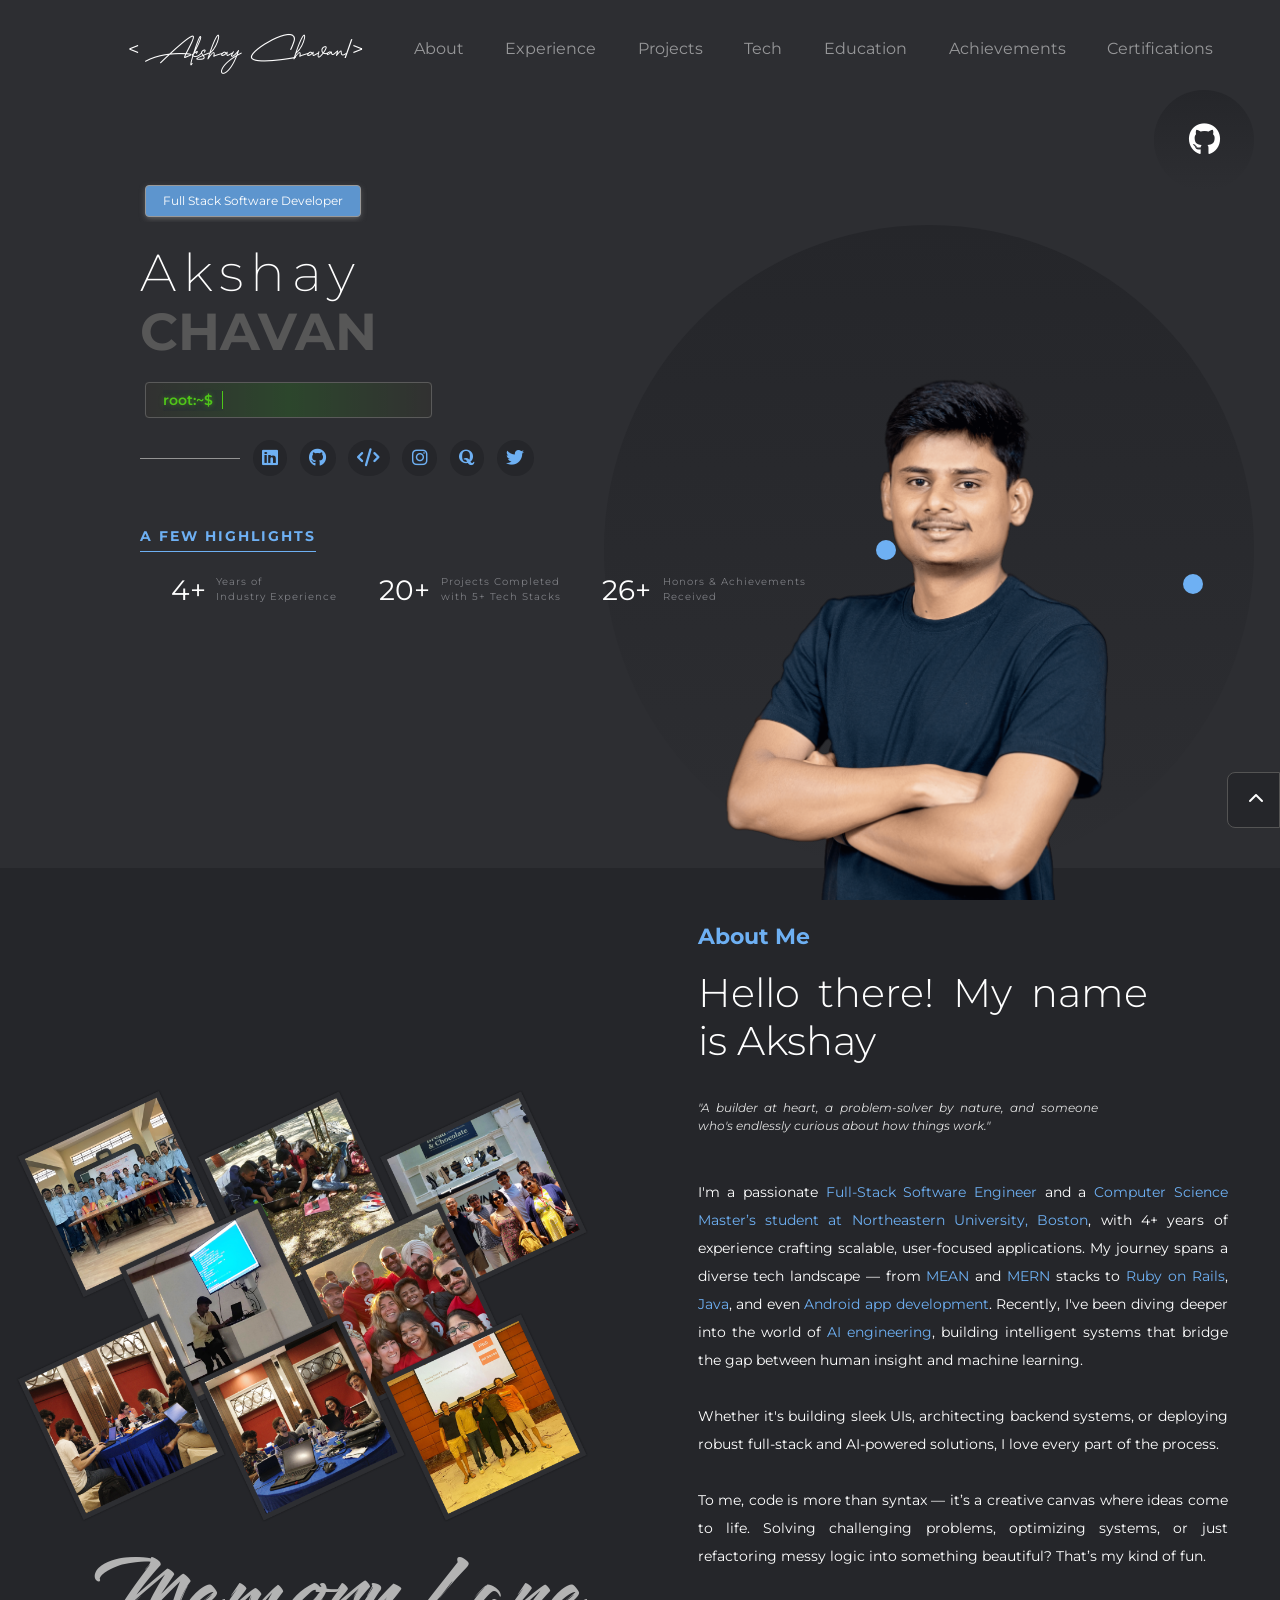
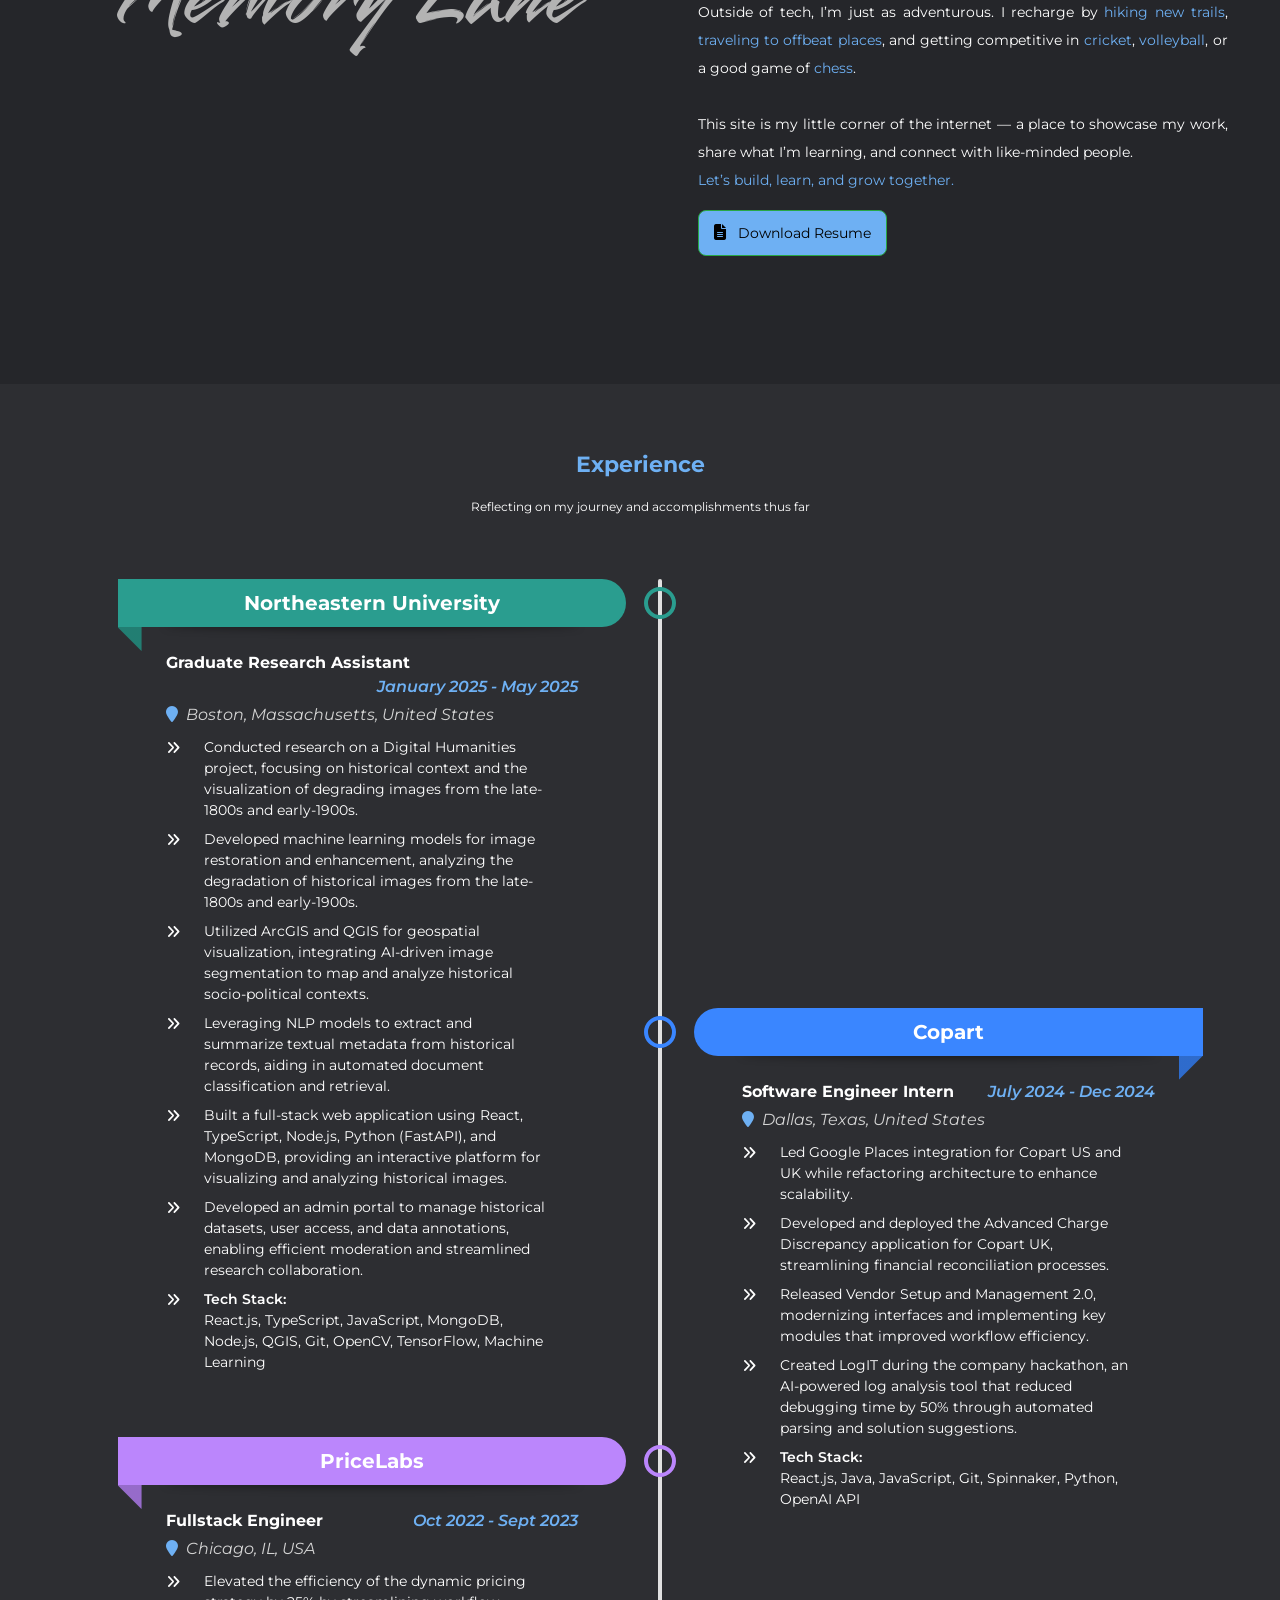
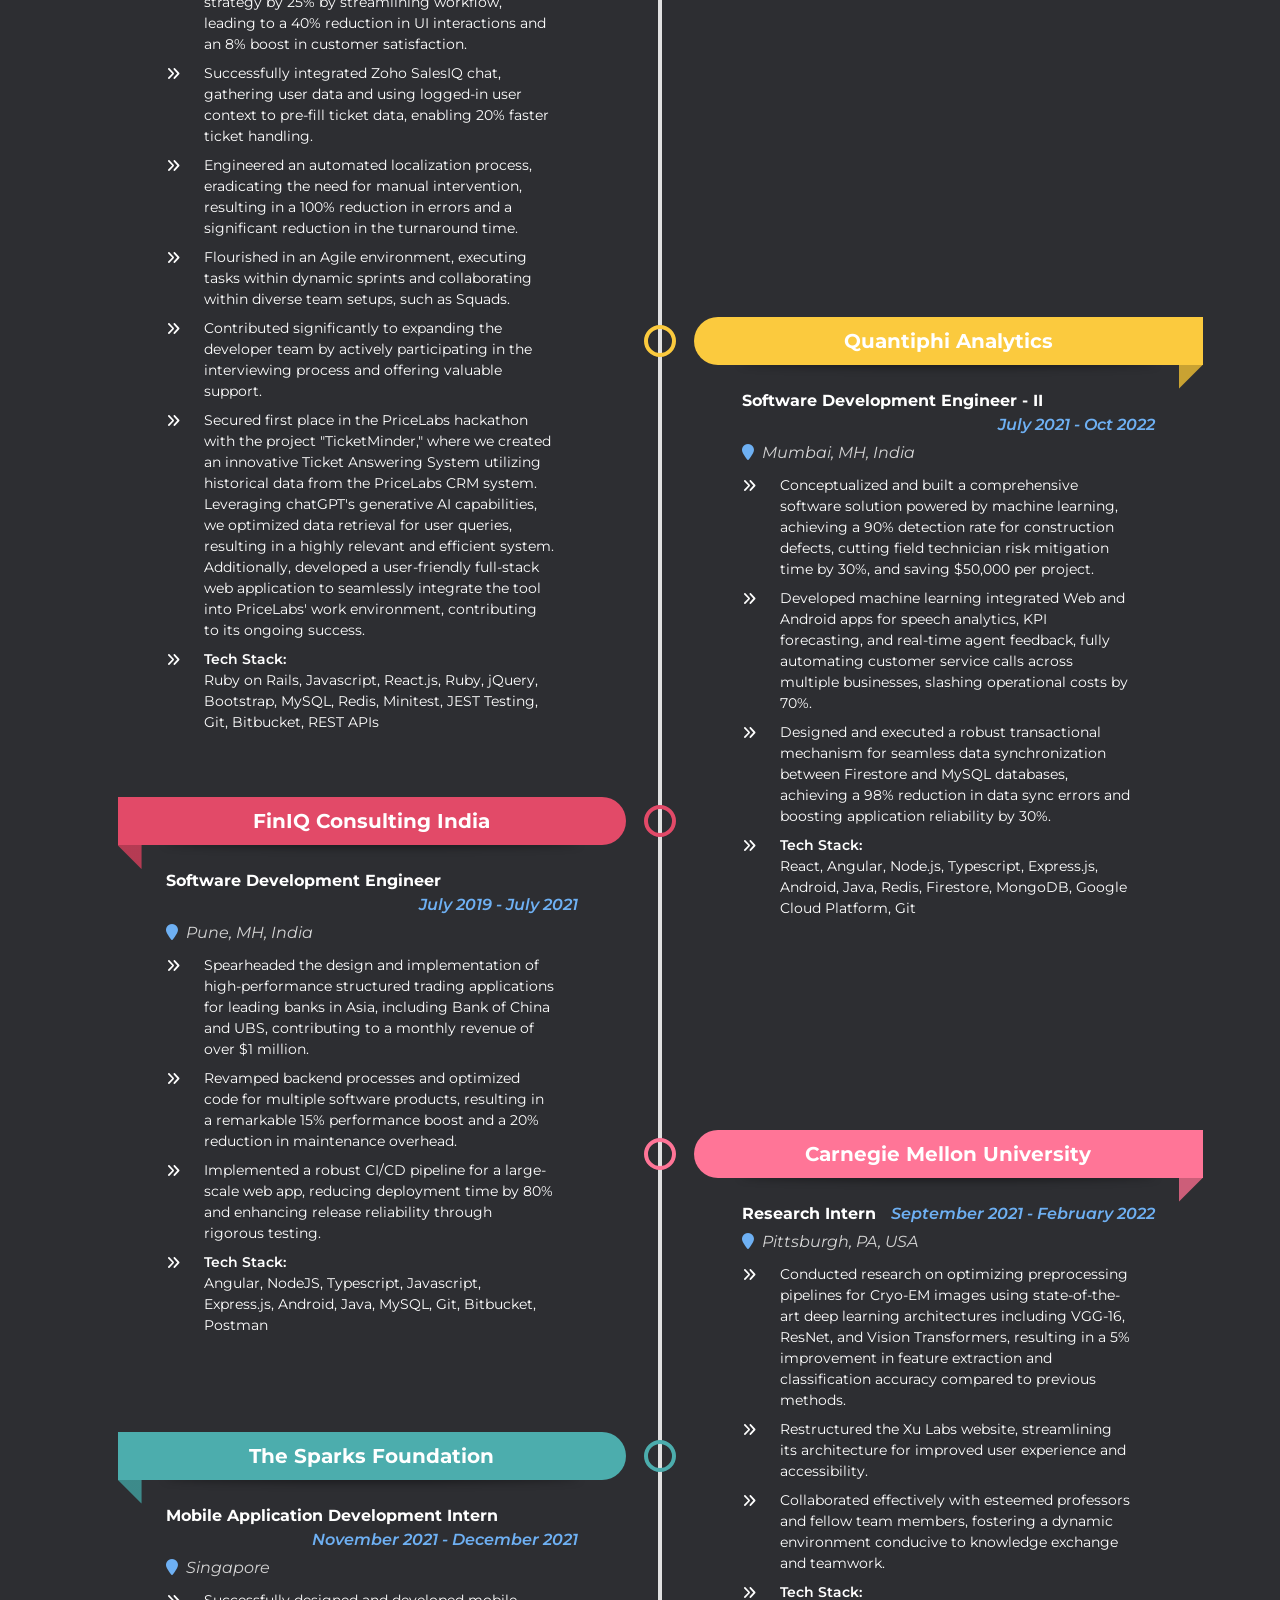
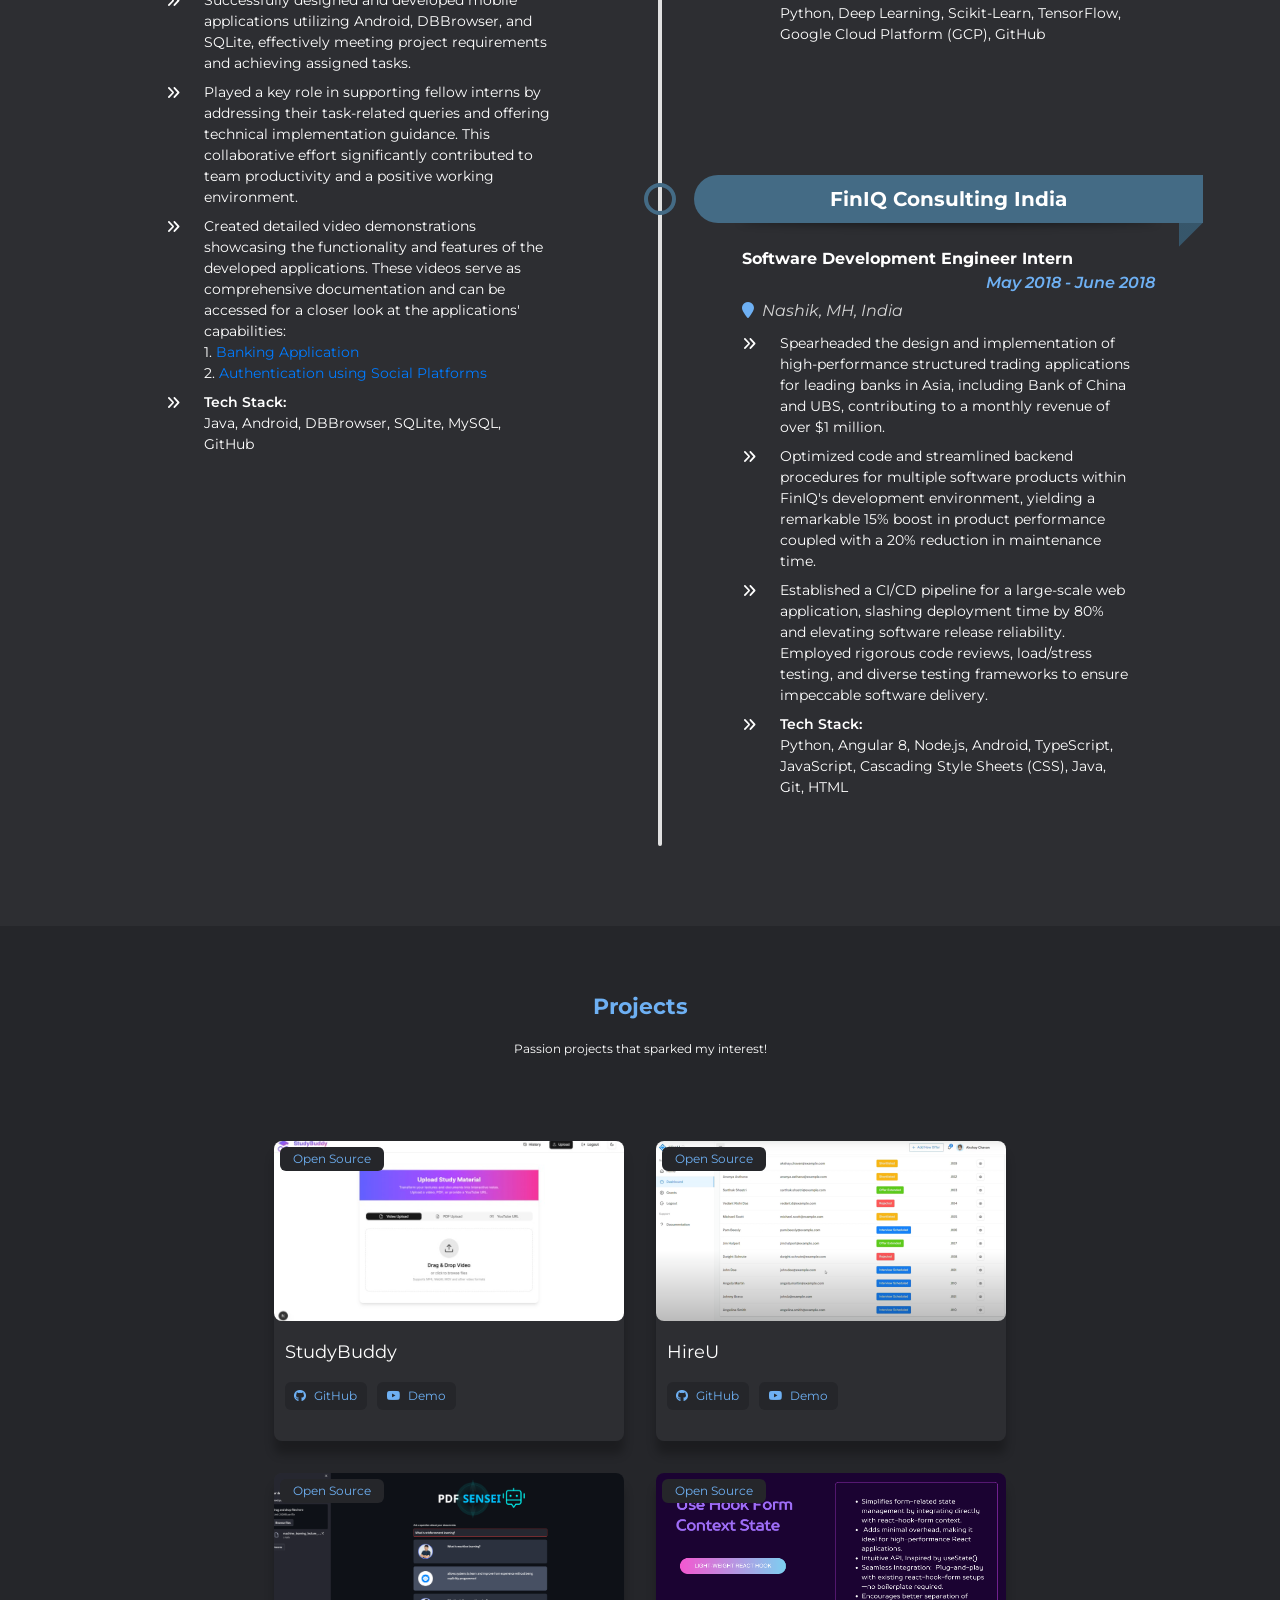
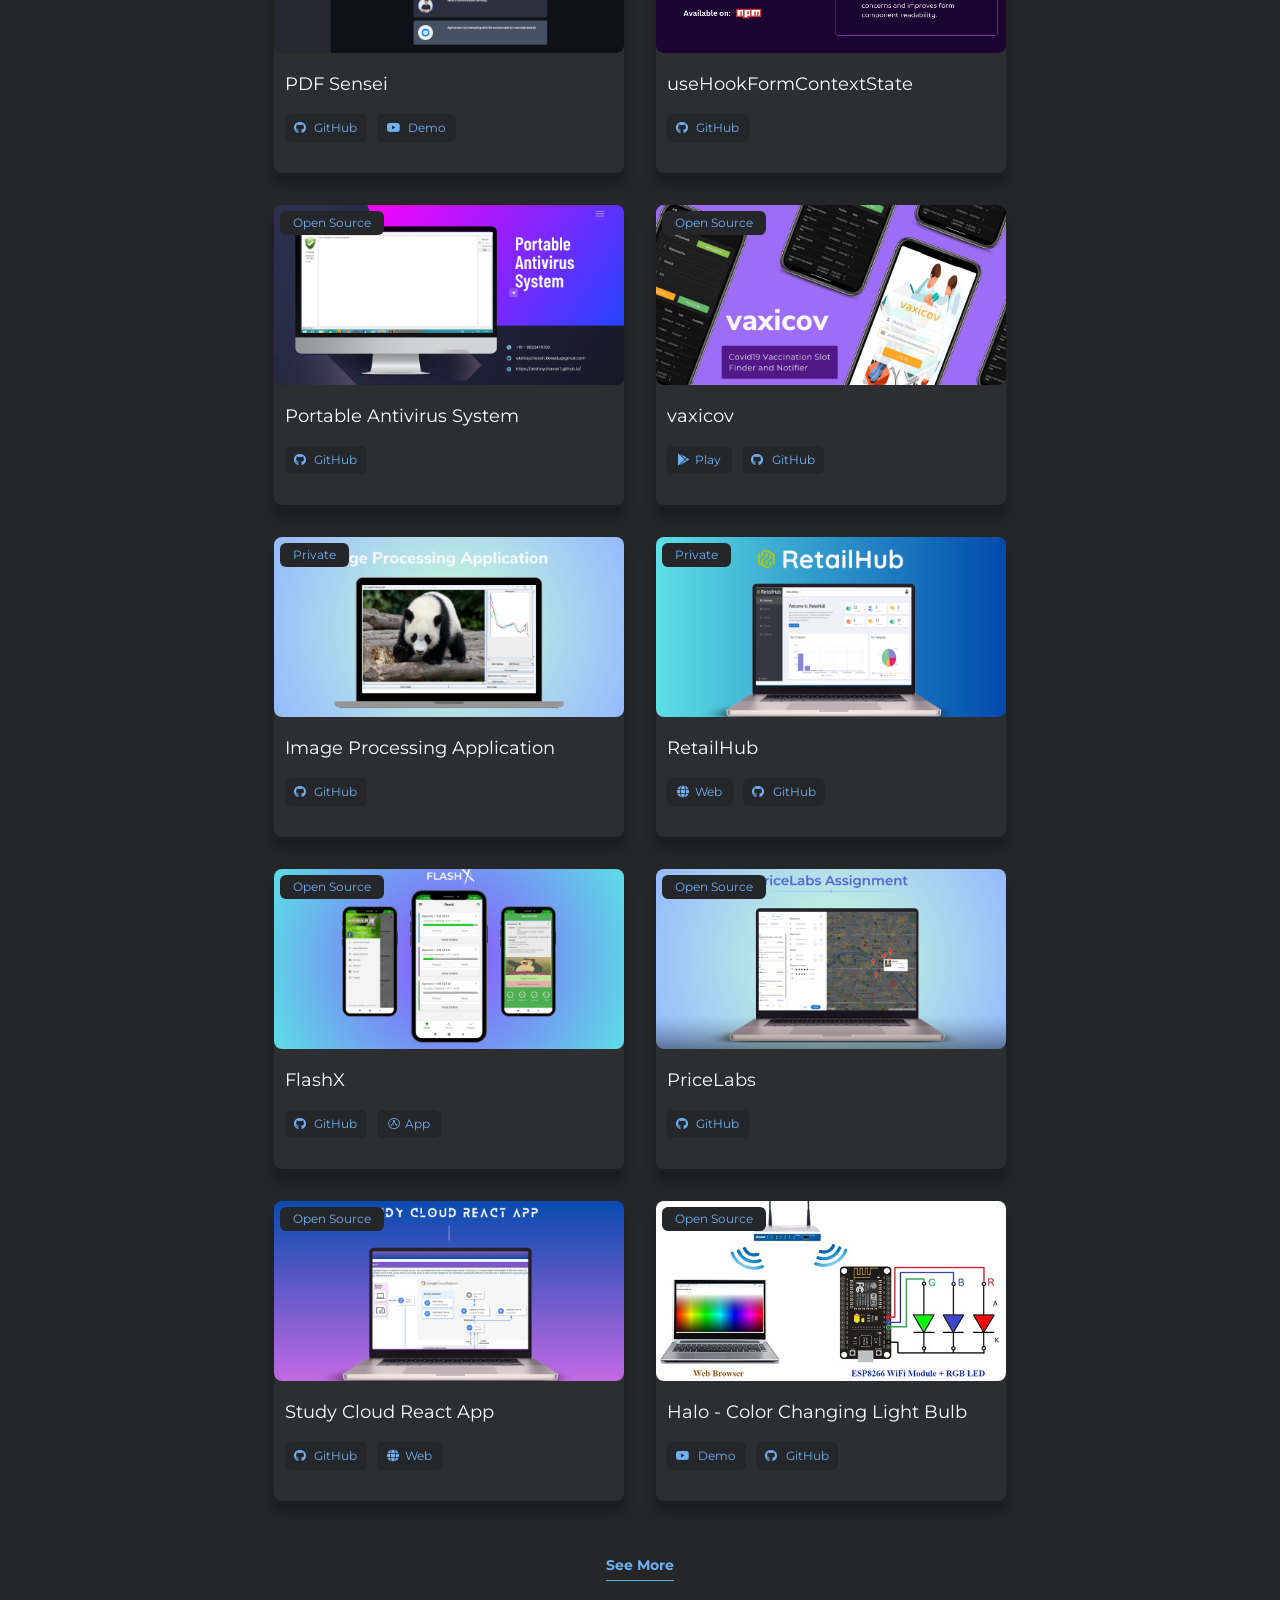
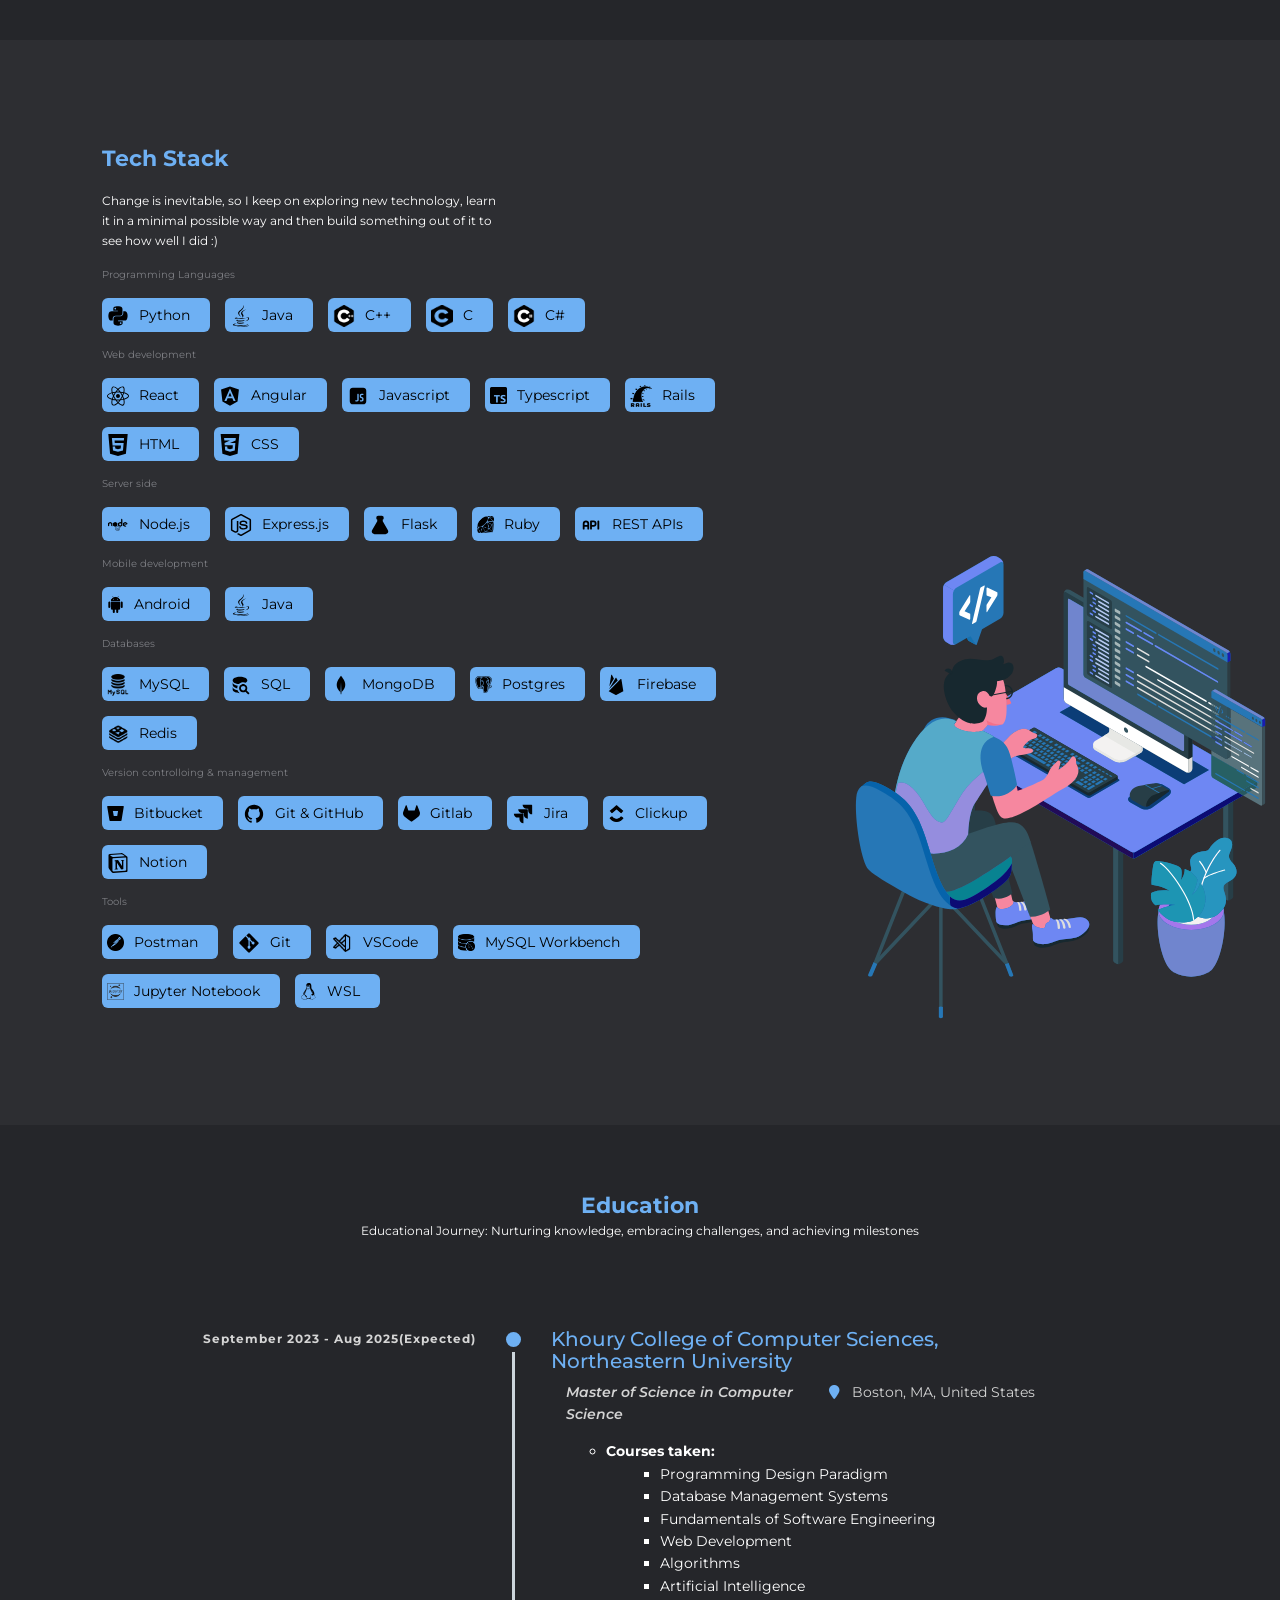
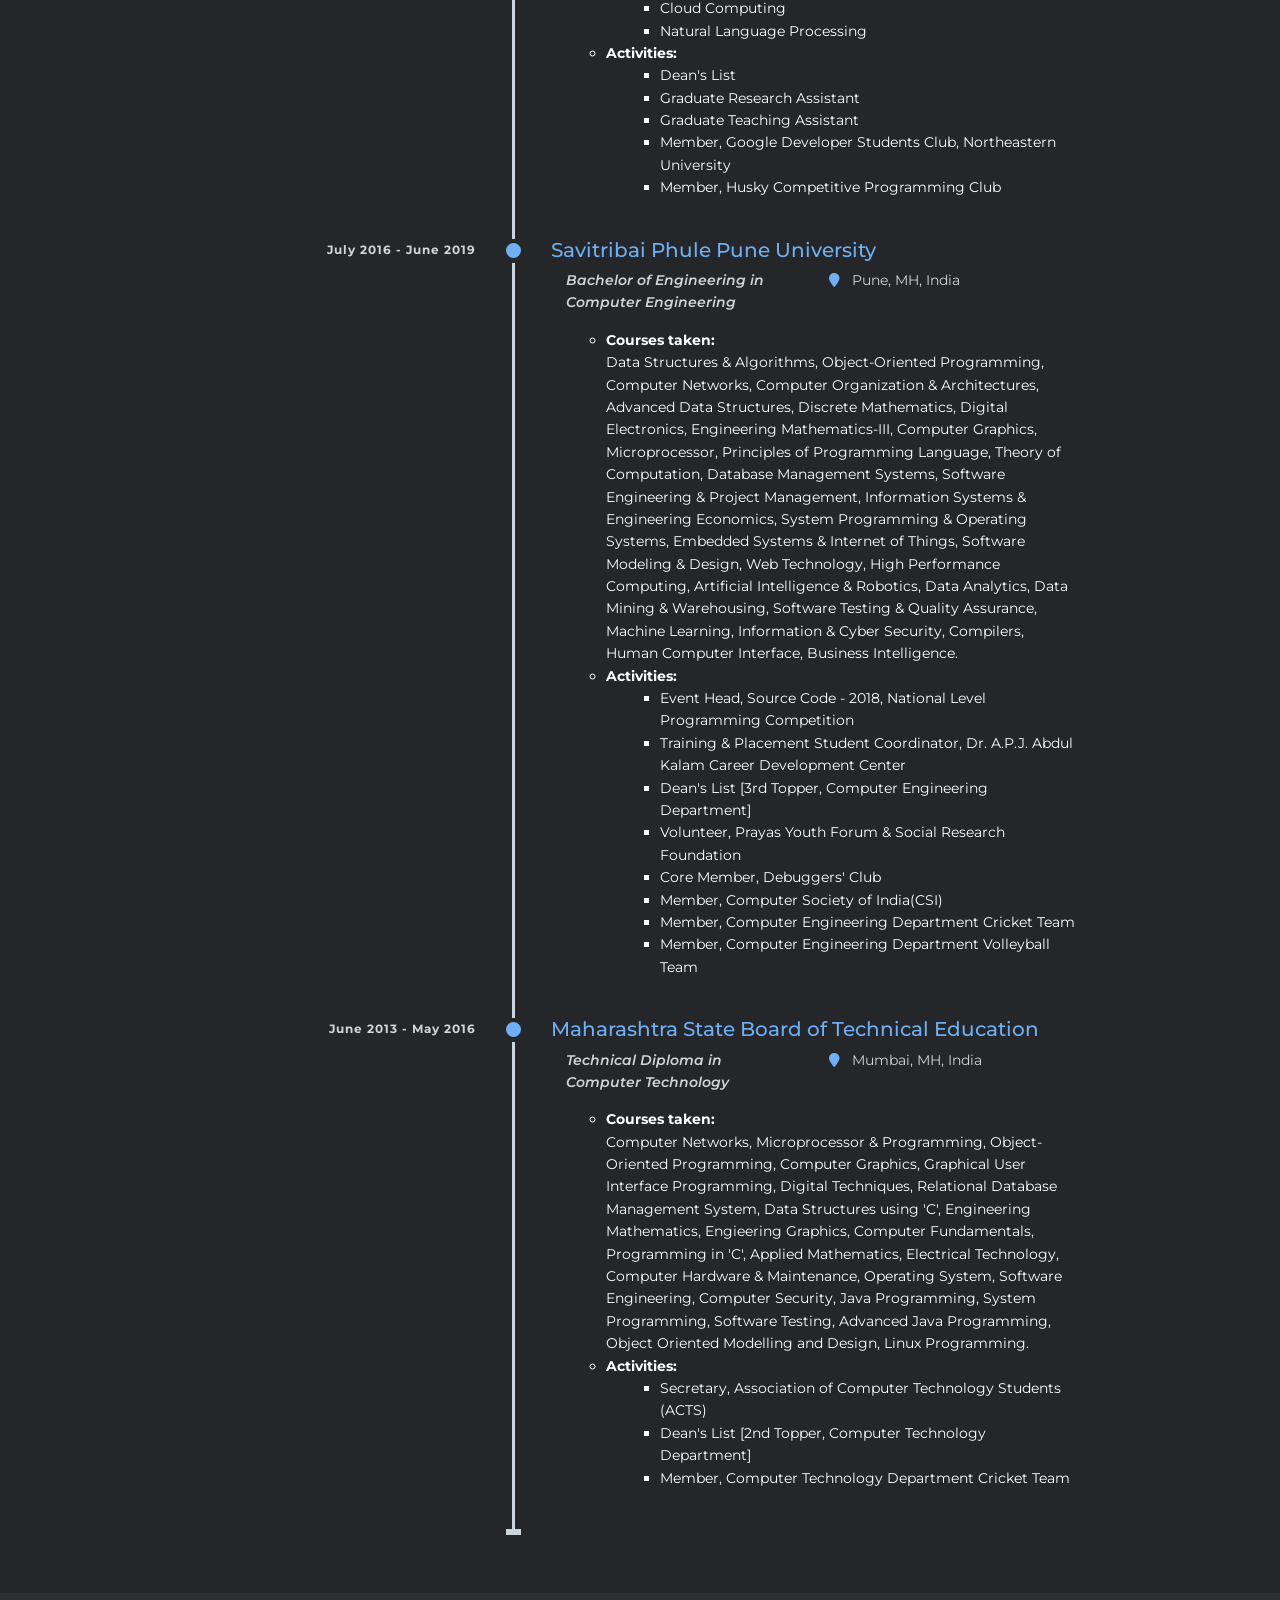
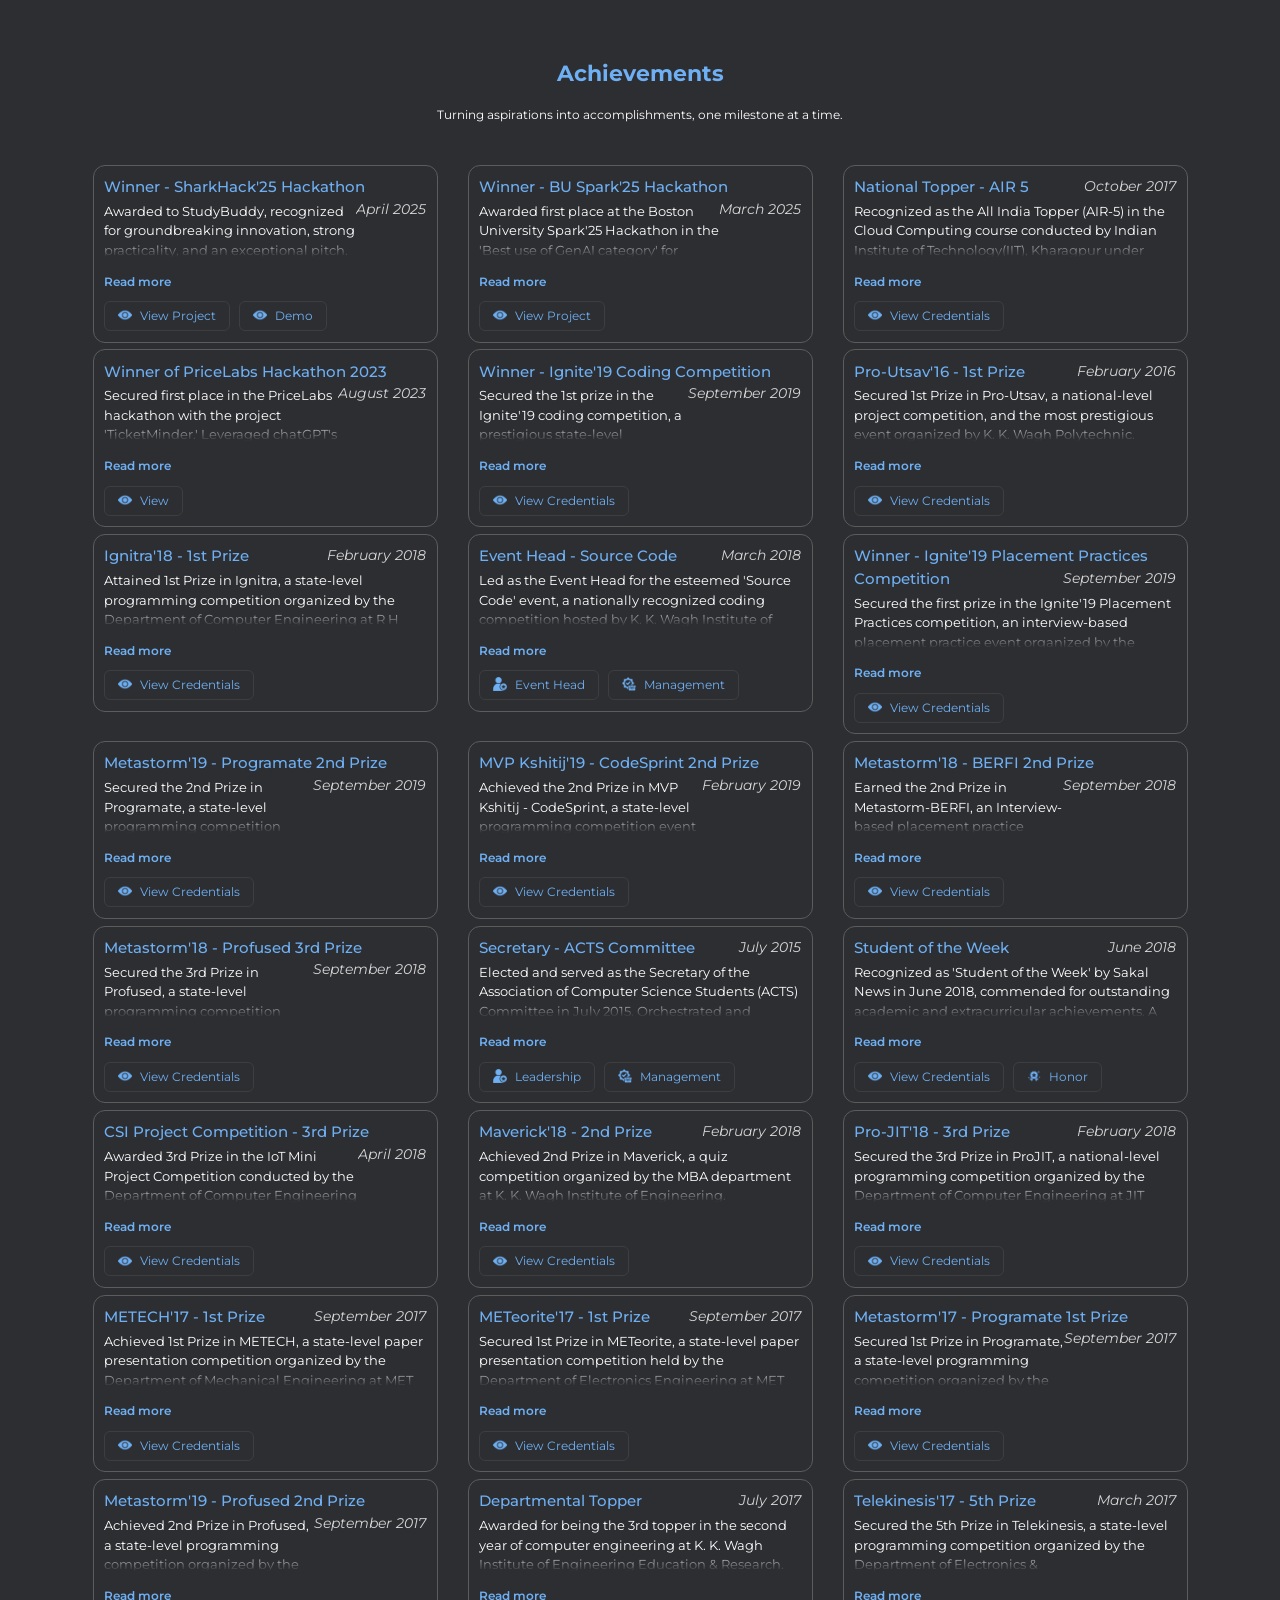
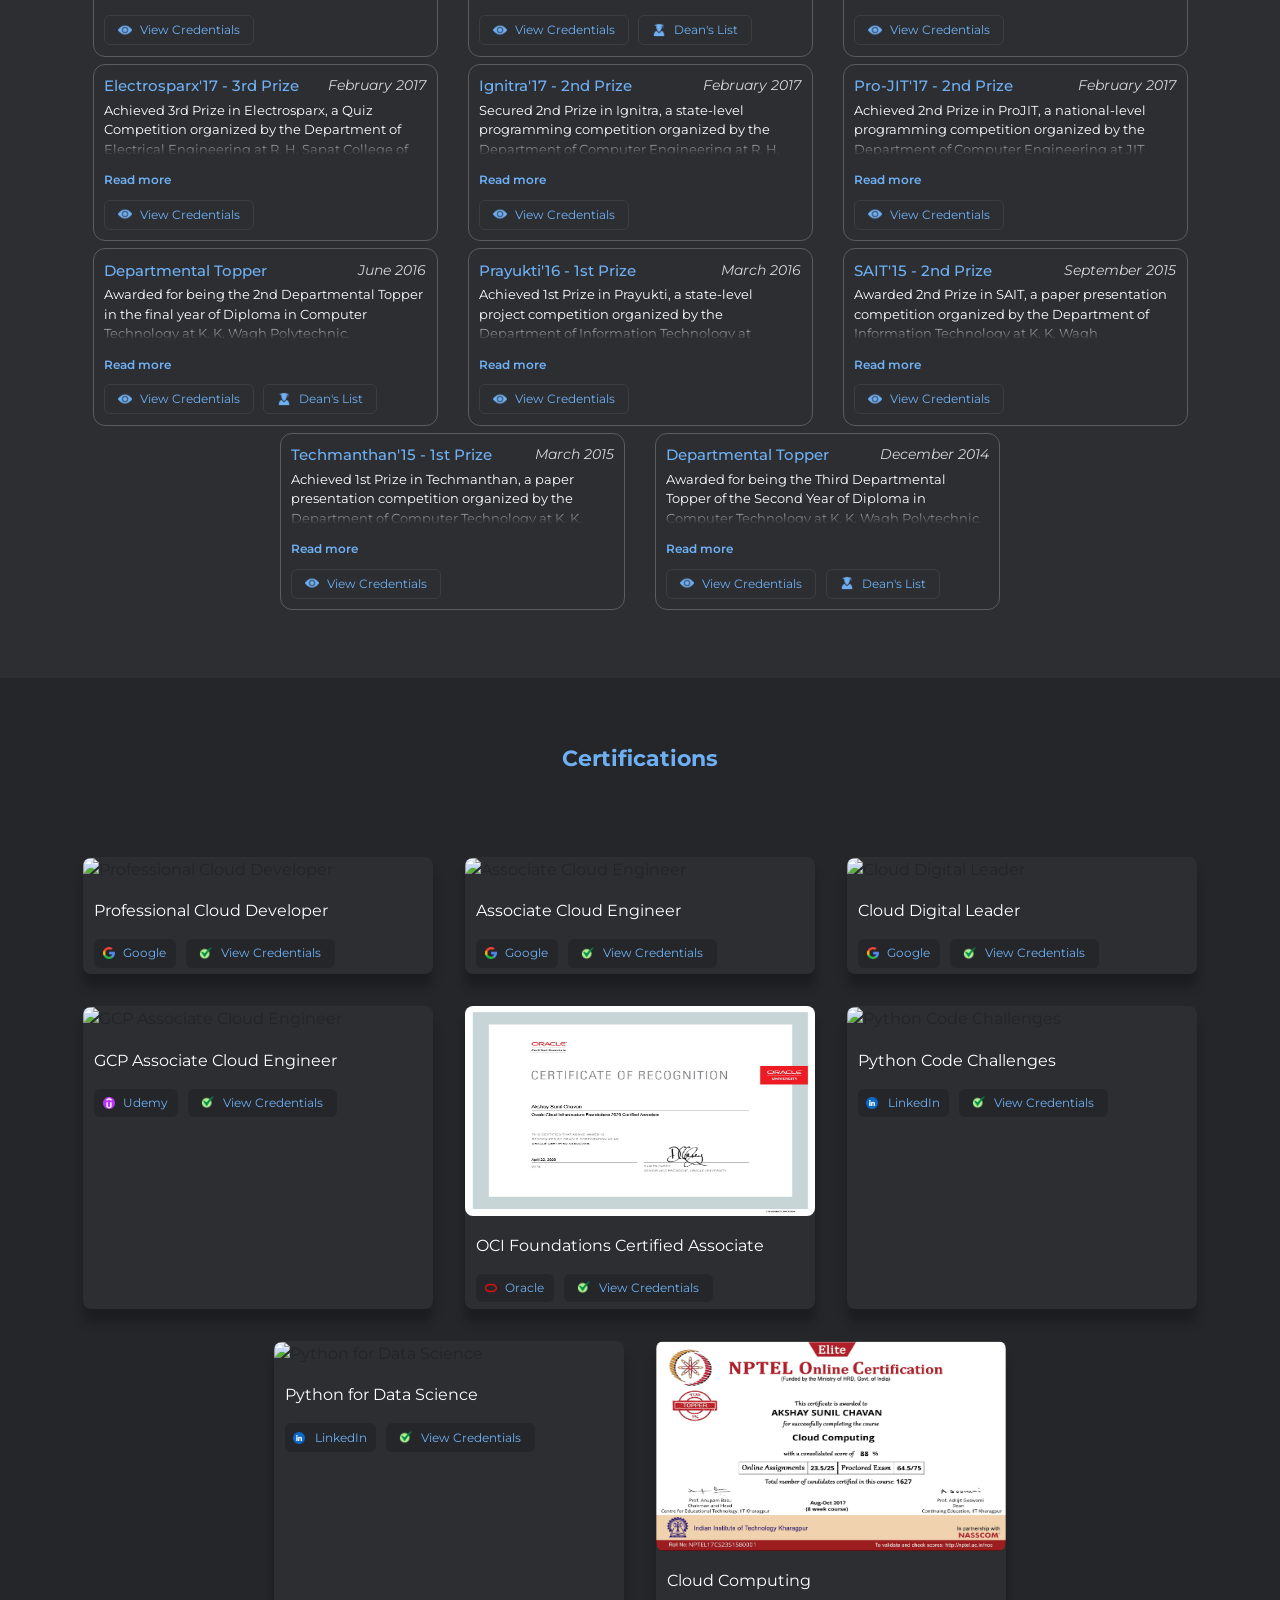
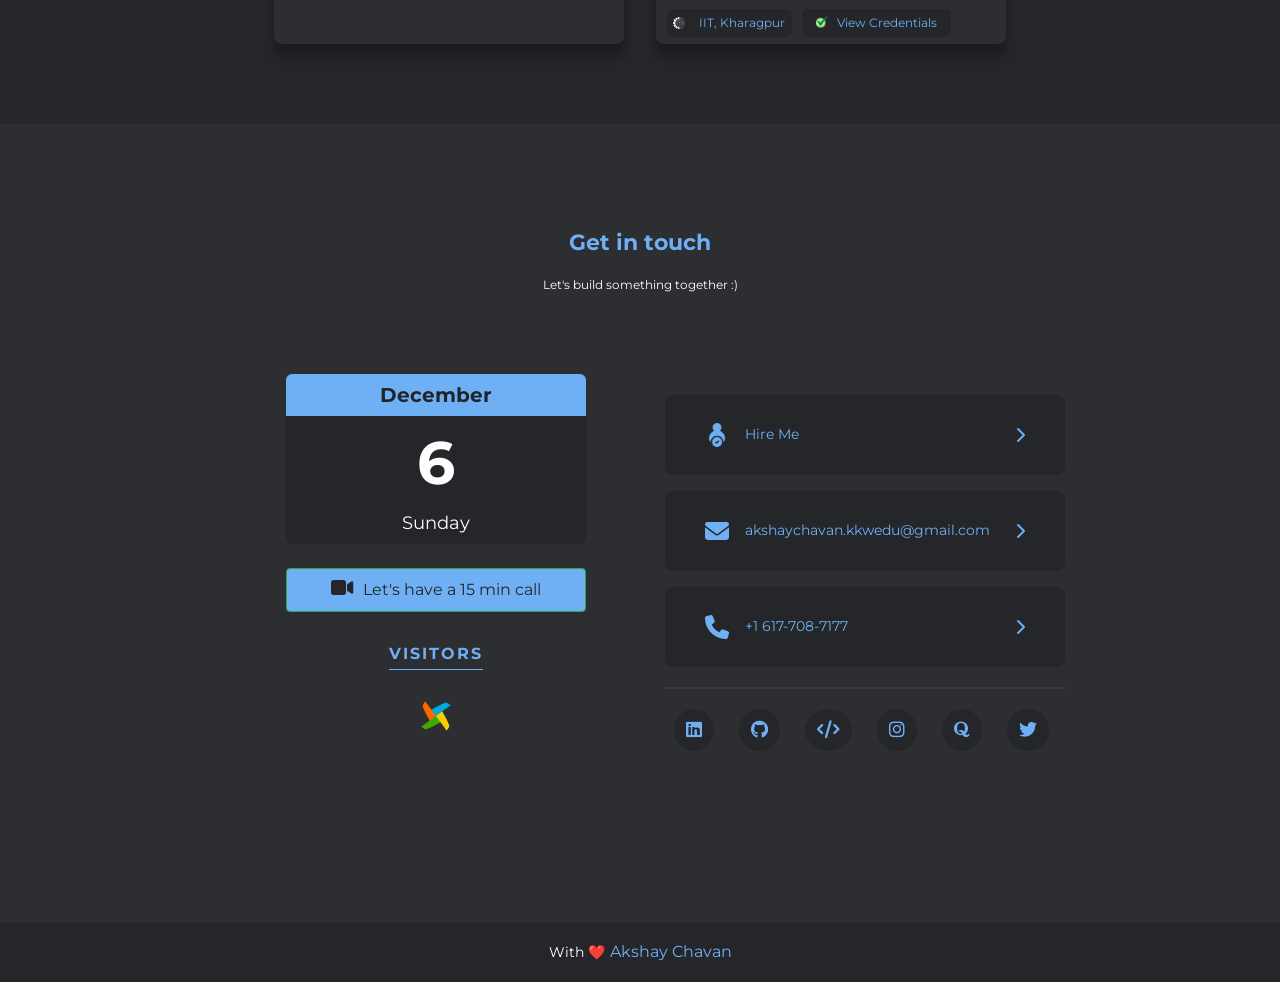
==== commit fc55438a: "performance optimizations" ====
--- a/src/index.html
+++ b/src/index.html
@@ -7,6 +7,17 @@
       name="viewport"
       content="width=device-width, initial-scale=1, shrink-to-fit=no"
     />
+
+    <!-- Resource hints -->
+    <link rel="preconnect" href="https://fonts.googleapis.com" />
+    <link rel="preconnect" href="https://fonts.gstatic.com" crossorigin />
+    <link rel="preconnect" href="https://cdnjs.cloudflare.com" />
+    <link rel="preconnect" href="https://unpkg.com" />
+    
+    <!-- Preload critical assets -->
+    <link rel="preload" href="index.css" as="style" />
+    <link rel="preload" href="theme/core.css" as="style" />
+    <link rel="preload" href="js/index.js" as="script" />
 
     <!-- meta tags for link preview -->
     <meta property="og:title" content="Akshay Chavan - Developer Portfolio" />
@@ -81,8 +92,6 @@
     />
 
     <!-- font -->
-    <link rel="preconnect" href="https://fonts.googleapis.com" />
-    <link rel="preconnect" href="https://fonts.gstatic.com" crossorigin />
     <link
       href="dependencies/fonts/fonts.googleapis.com_css2_family=Montserrat_ital,wght@0,100;0,400;0,500;0,600;0,700;0,800;1,300&display=swap.css"
       rel="stylesheet"
@@ -97,7 +106,25 @@
     />
 
     <!-- scripts -->
-    <script src="dependencies/jQuery/ajax.googleapis.com_ajax_libs_jquery_3.6.1_jquery.min.js"></script>
+    <script defer src="dependencies/jQuery/ajax.googleapis.com_ajax_libs_jquery_3.6.1_jquery.min.js"></script>
+    <script defer src="dependencies/bootstrap/cdn.jsdelivr.net_npm_bootstrap@4.0.0_dist_js_bootstrap.min.js"></script>
+    <script defer src="https://unpkg.com/aos@next/dist/aos.js"></script>
+    <script defer src="js/imageOptimization.js"></script>
+    <script defer src="js/index.js"></script>
+    <script>
+        // Register service worker
+        if ('serviceWorker' in navigator) {
+            window.addEventListener('load', () => {
+                navigator.serviceWorker.register('/js/serviceWorker.js')
+                    .then(registration => {
+                        console.log('ServiceWorker registration successful');
+                    })
+                    .catch(err => {
+                        console.log('ServiceWorker registration failed: ', err);
+                    });
+            });
+        }
+    </script>
   </head>
 
   <body>
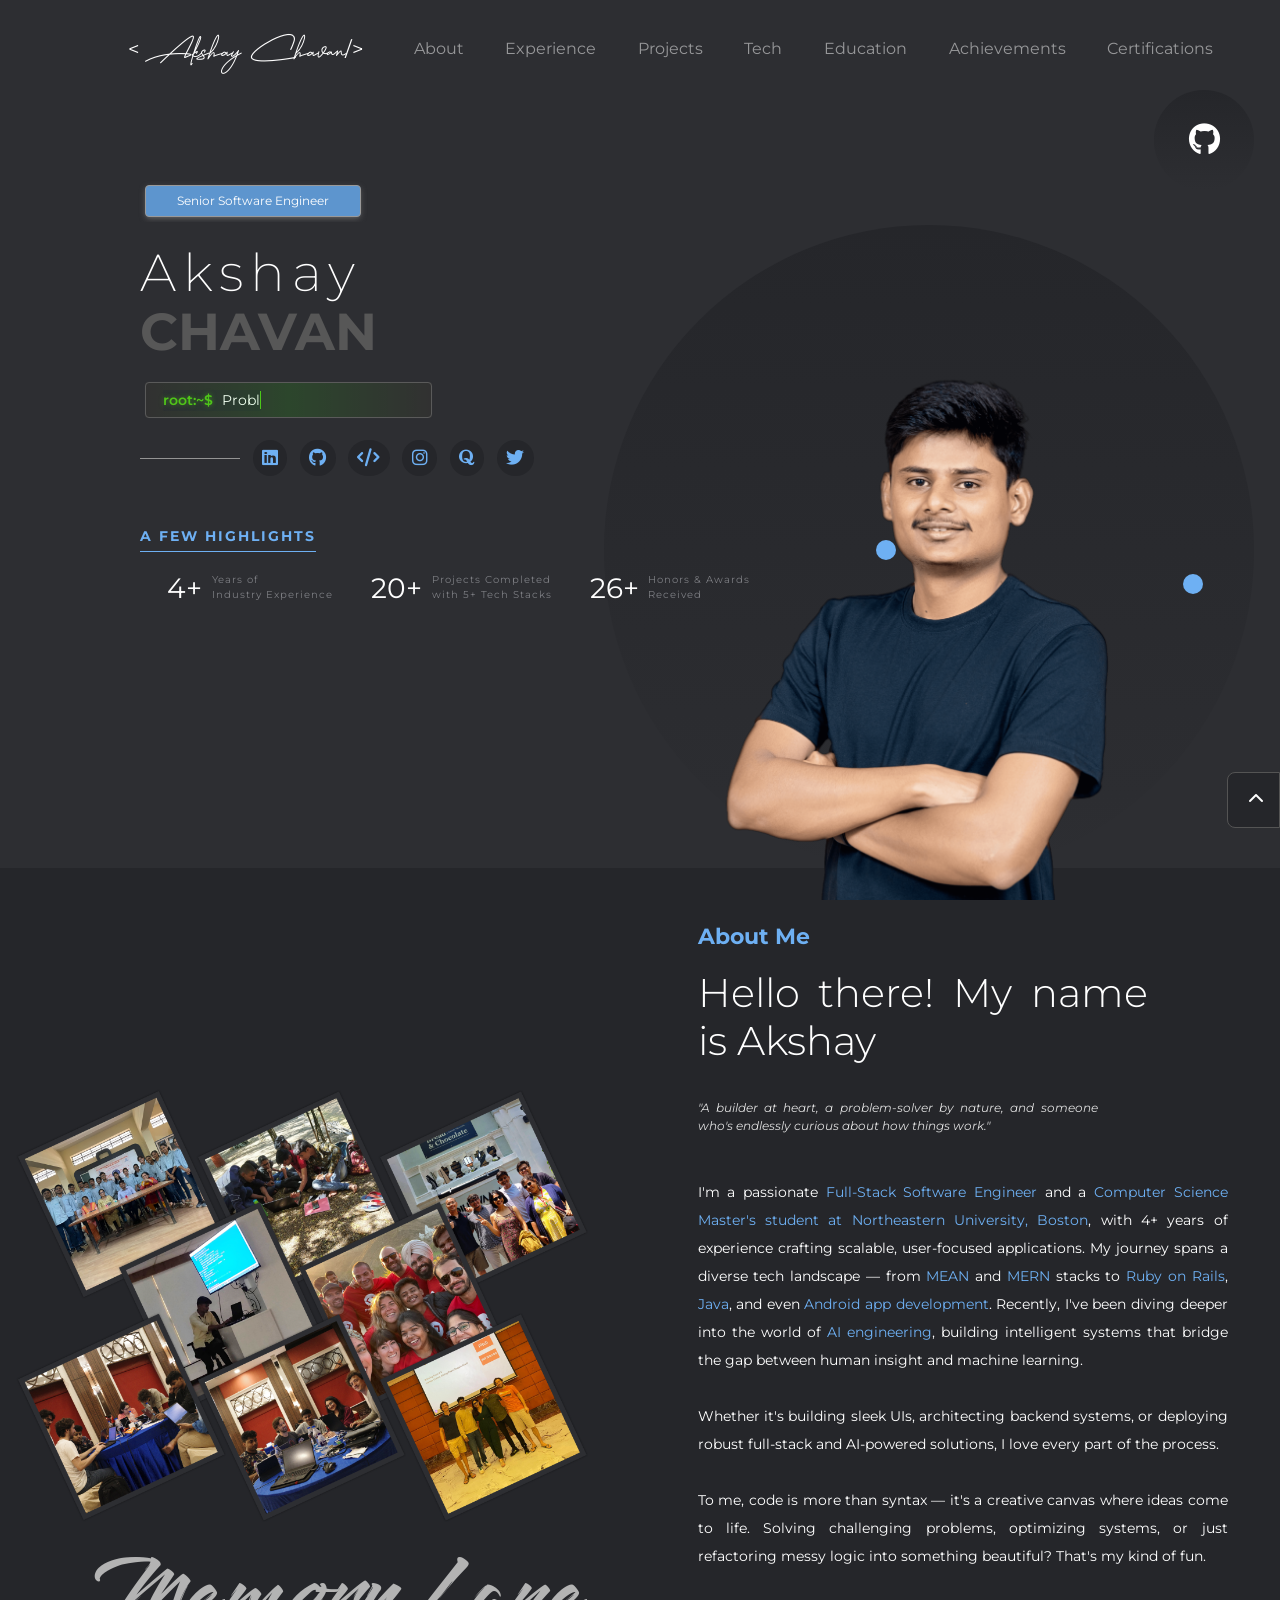
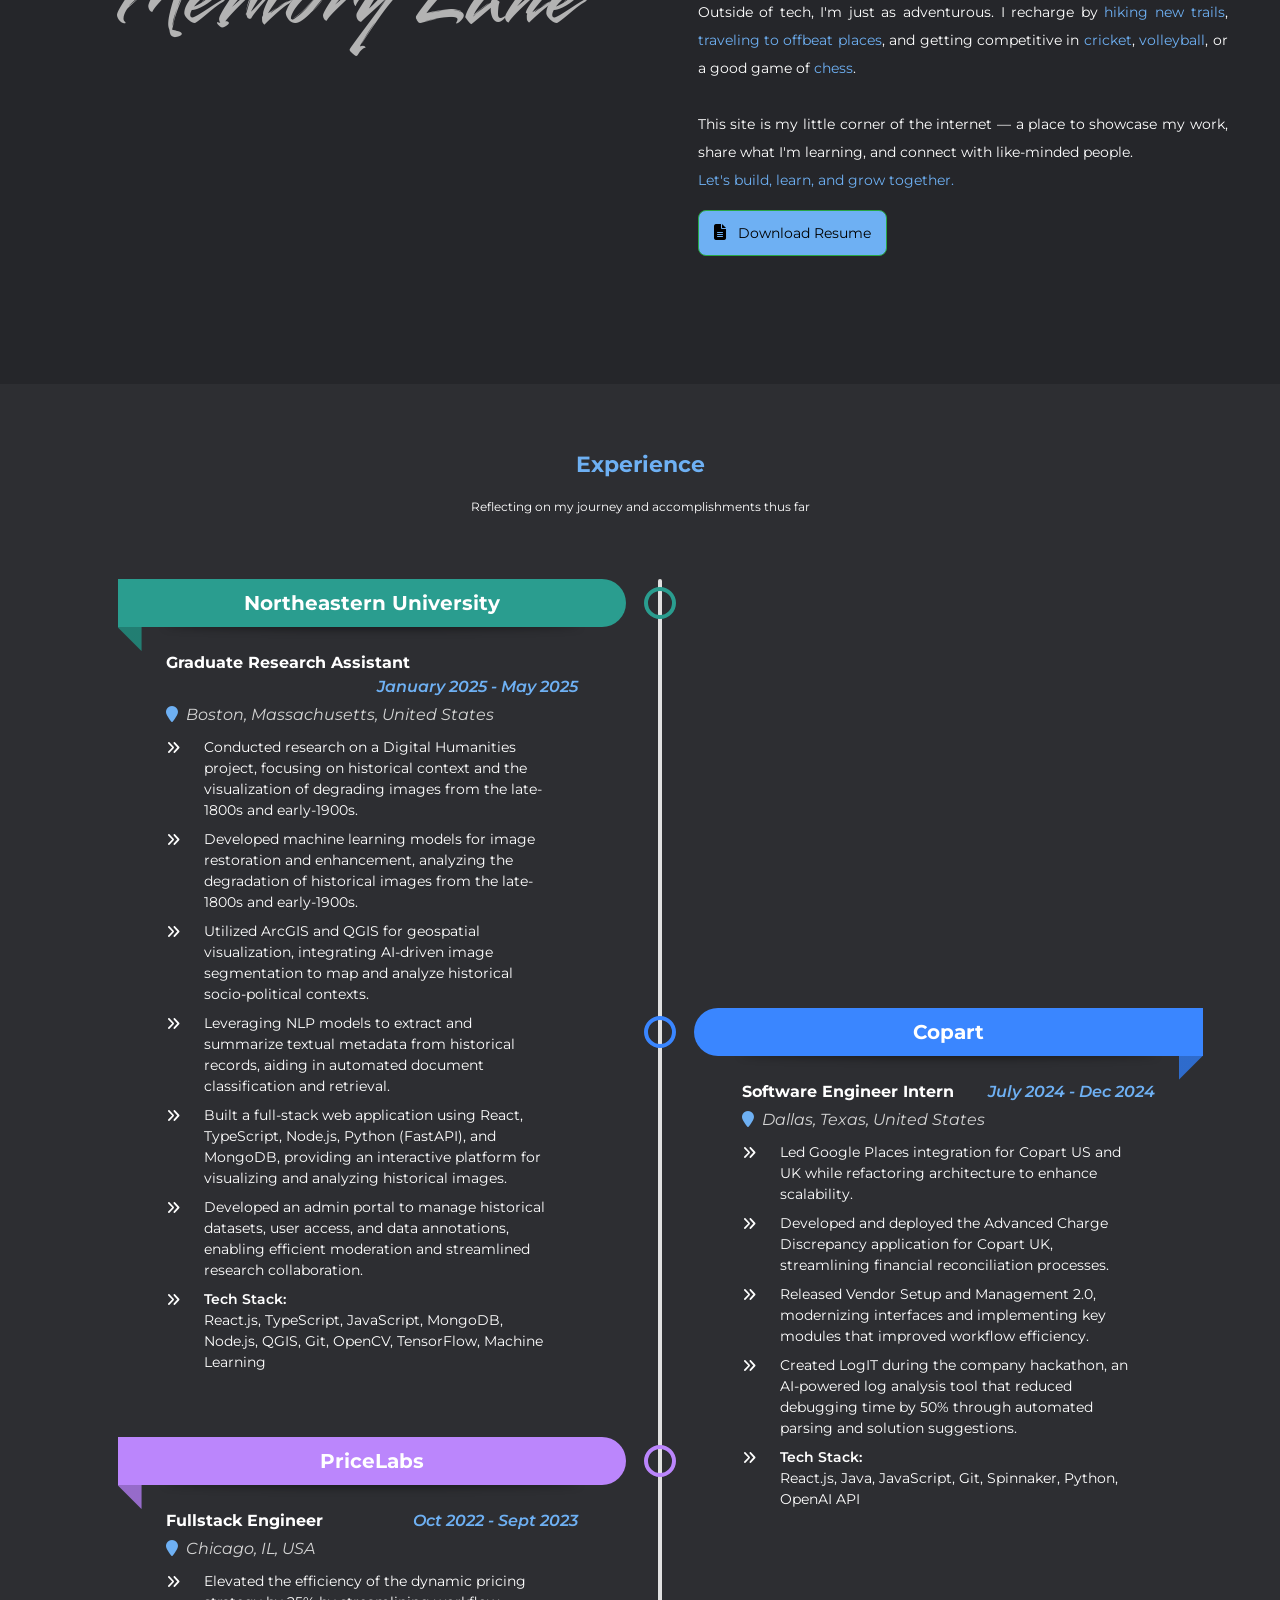
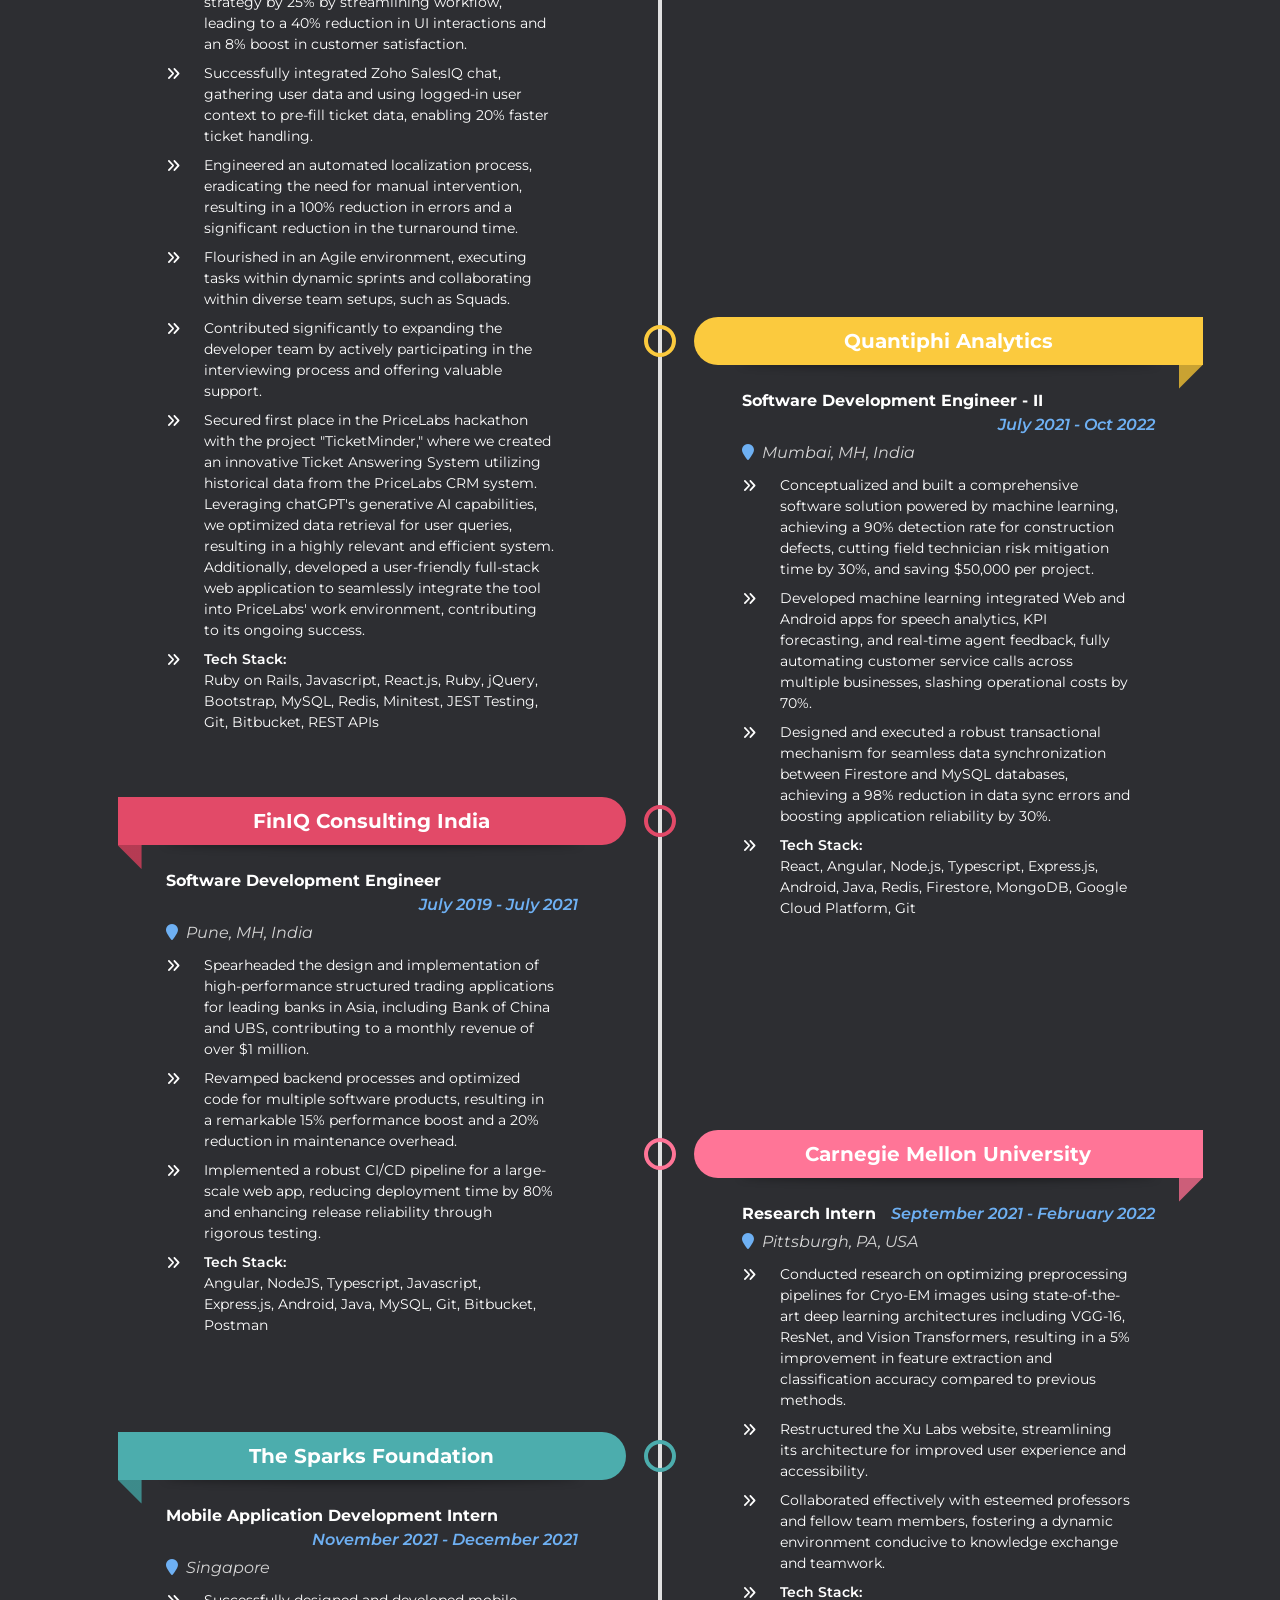
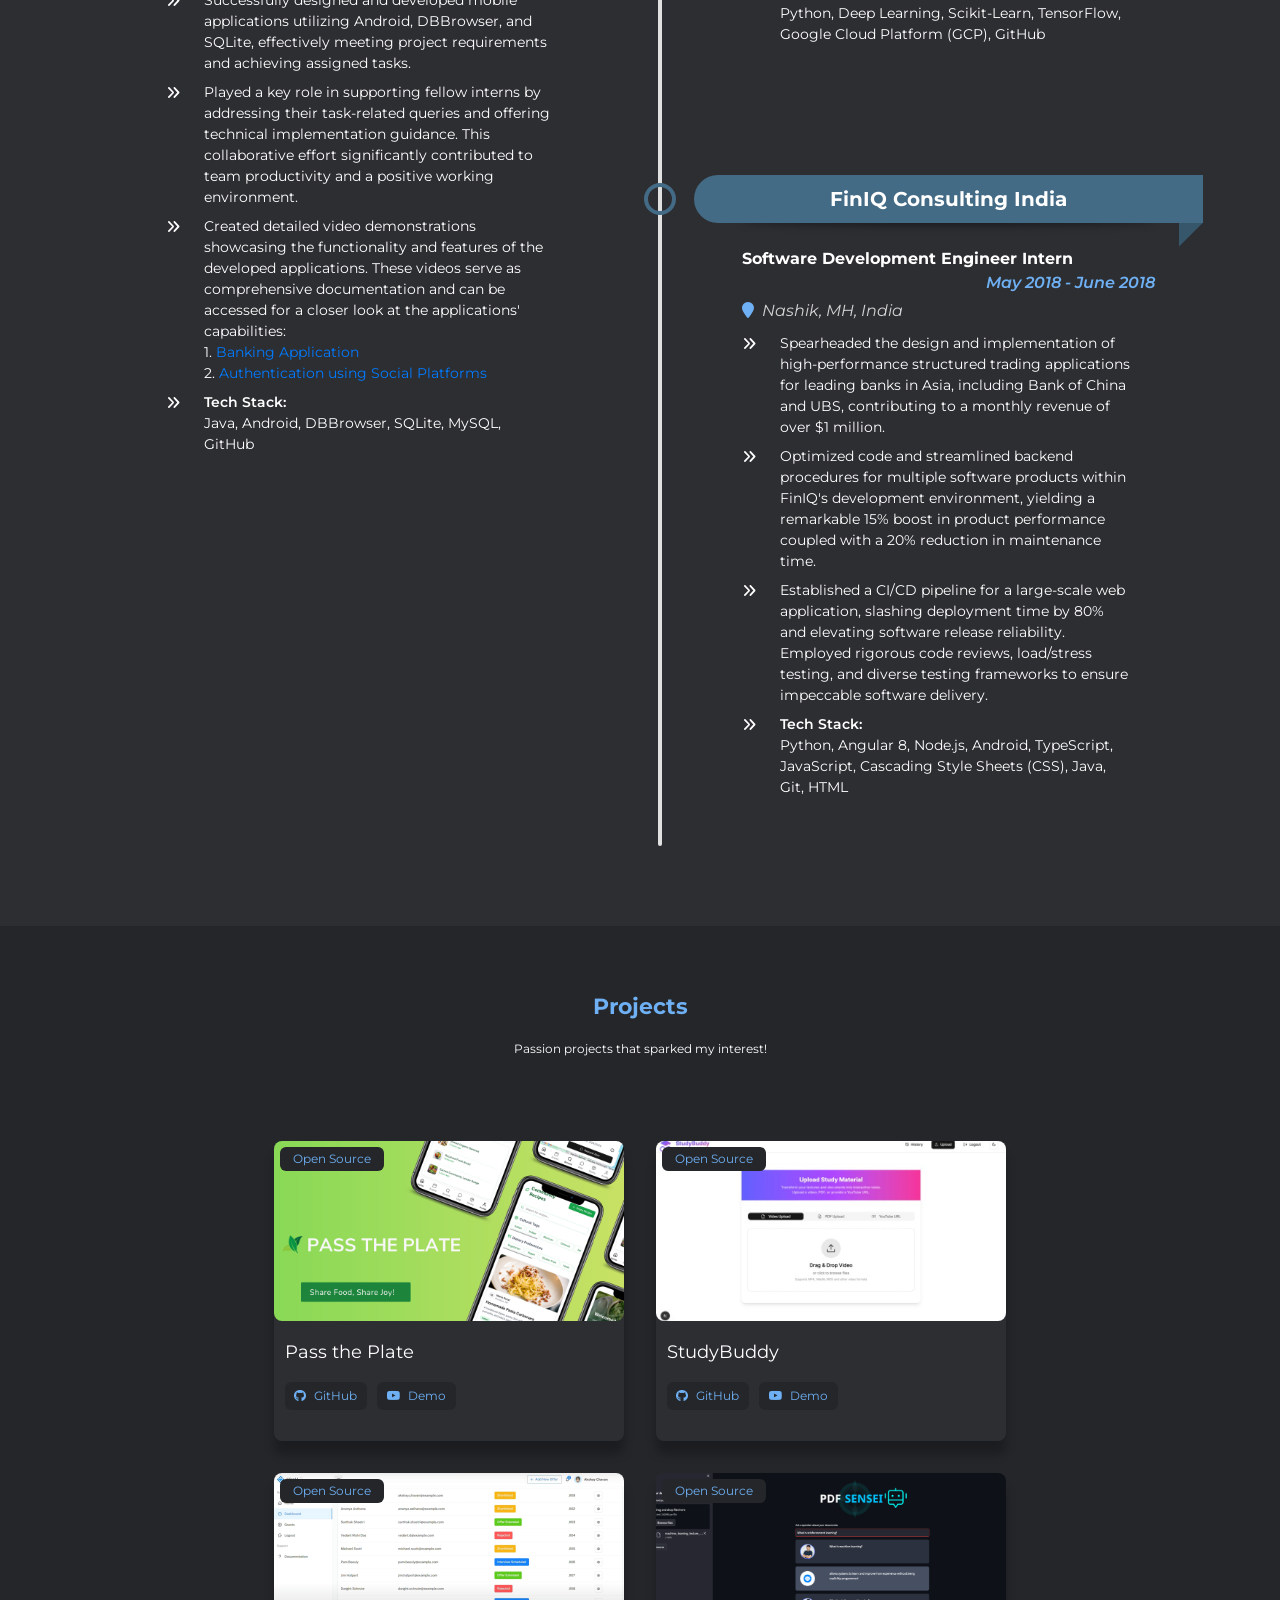
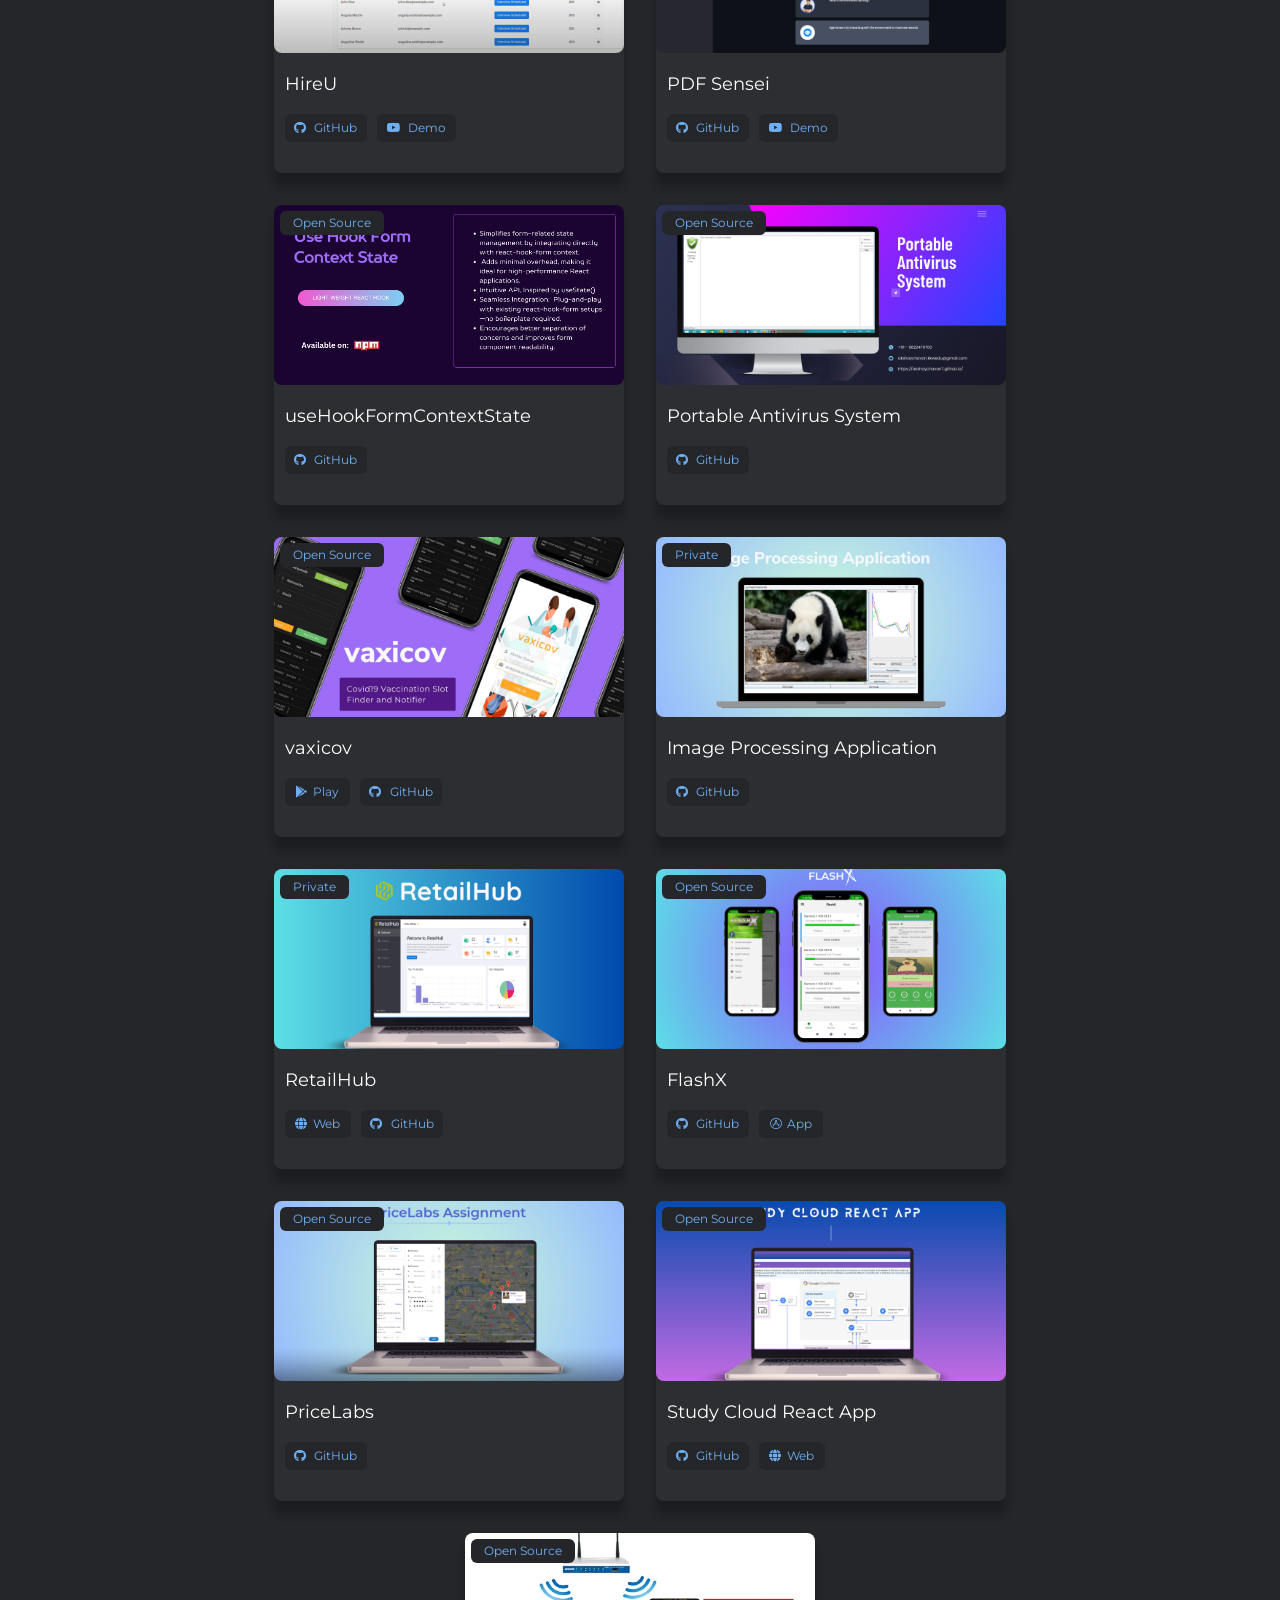
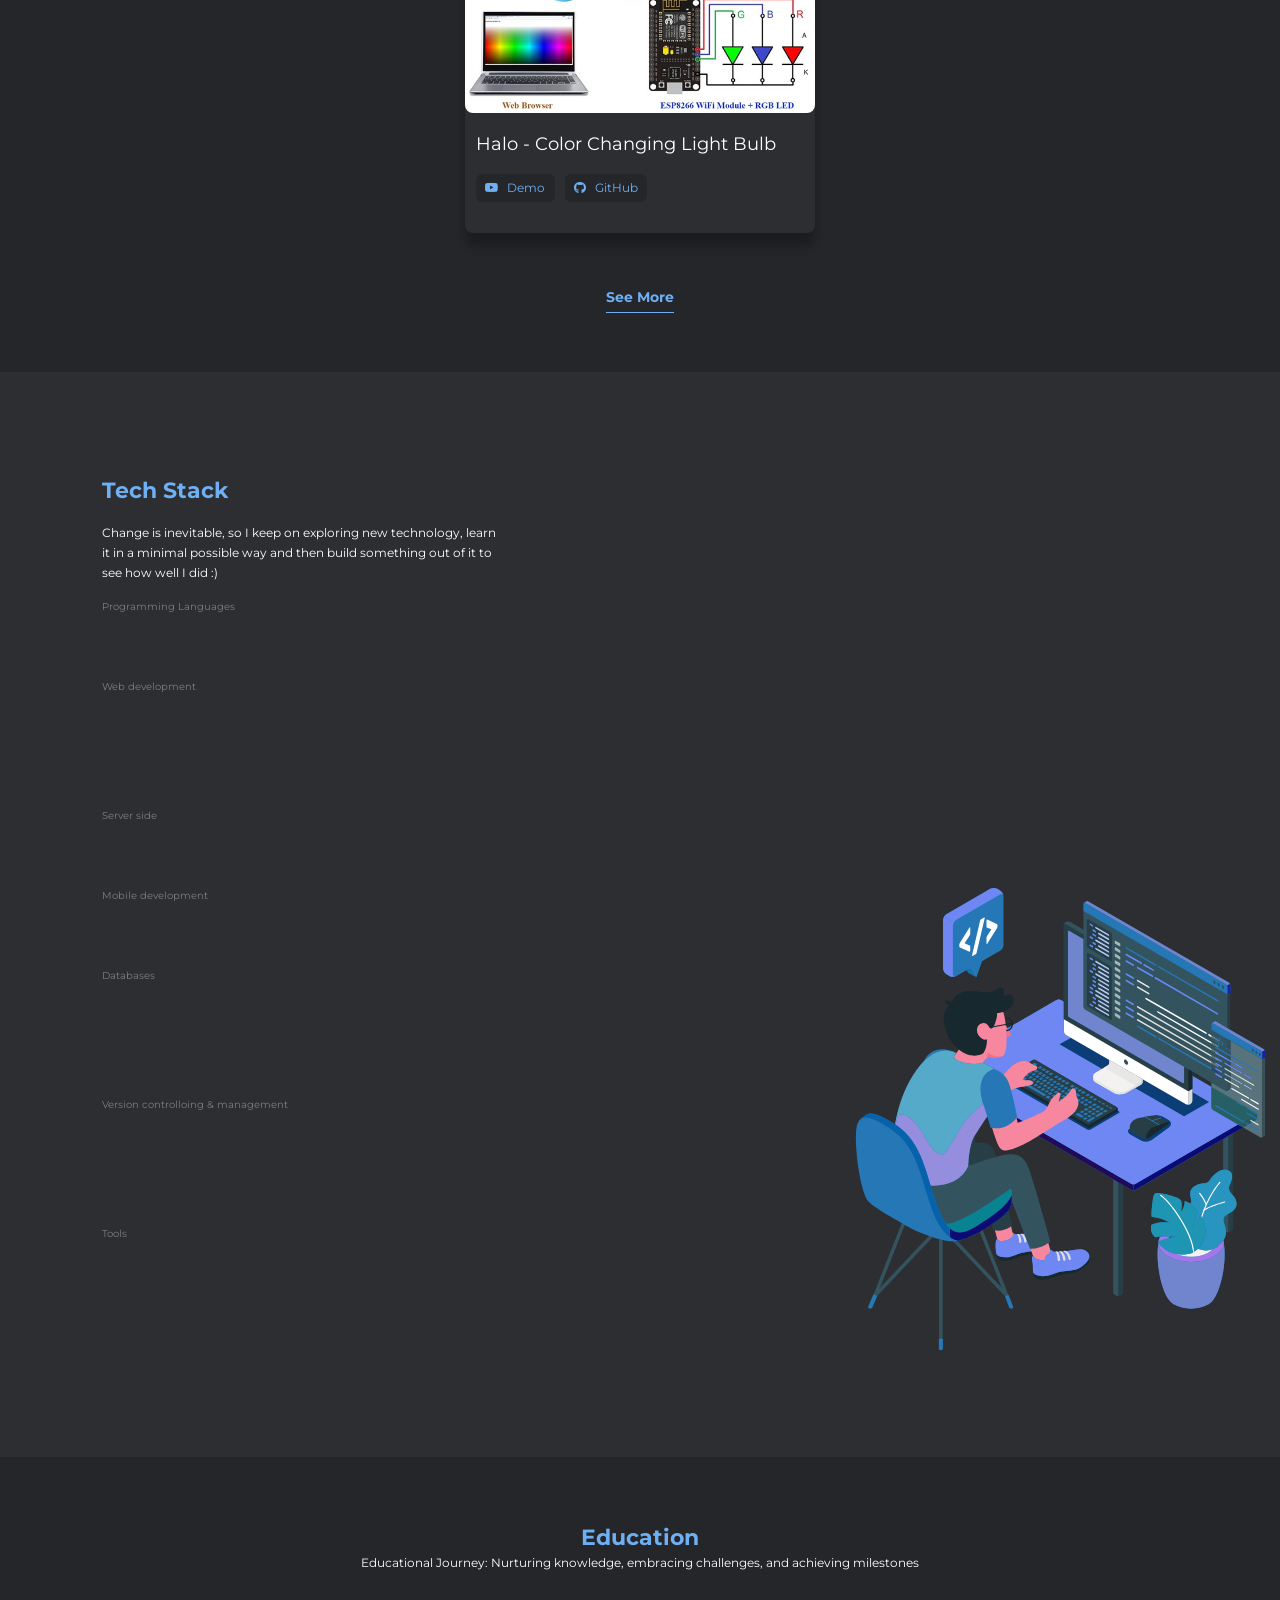
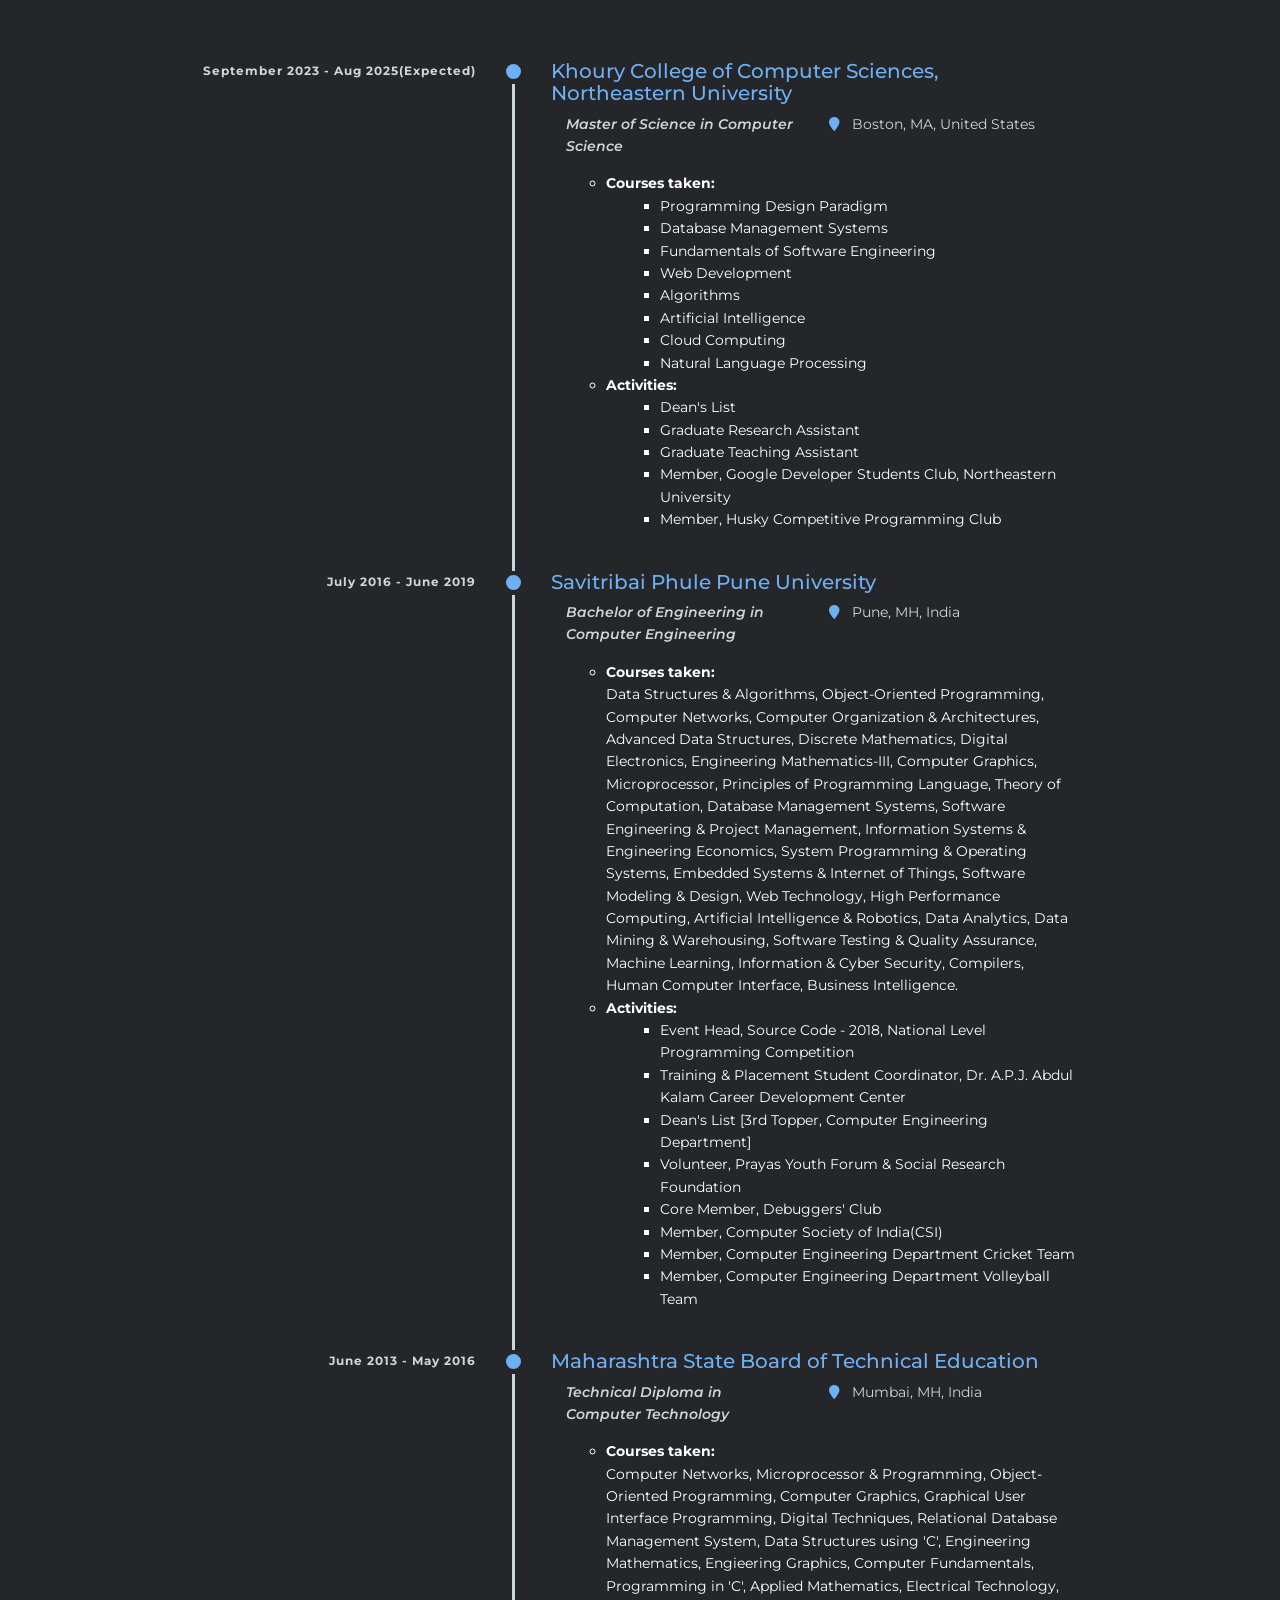
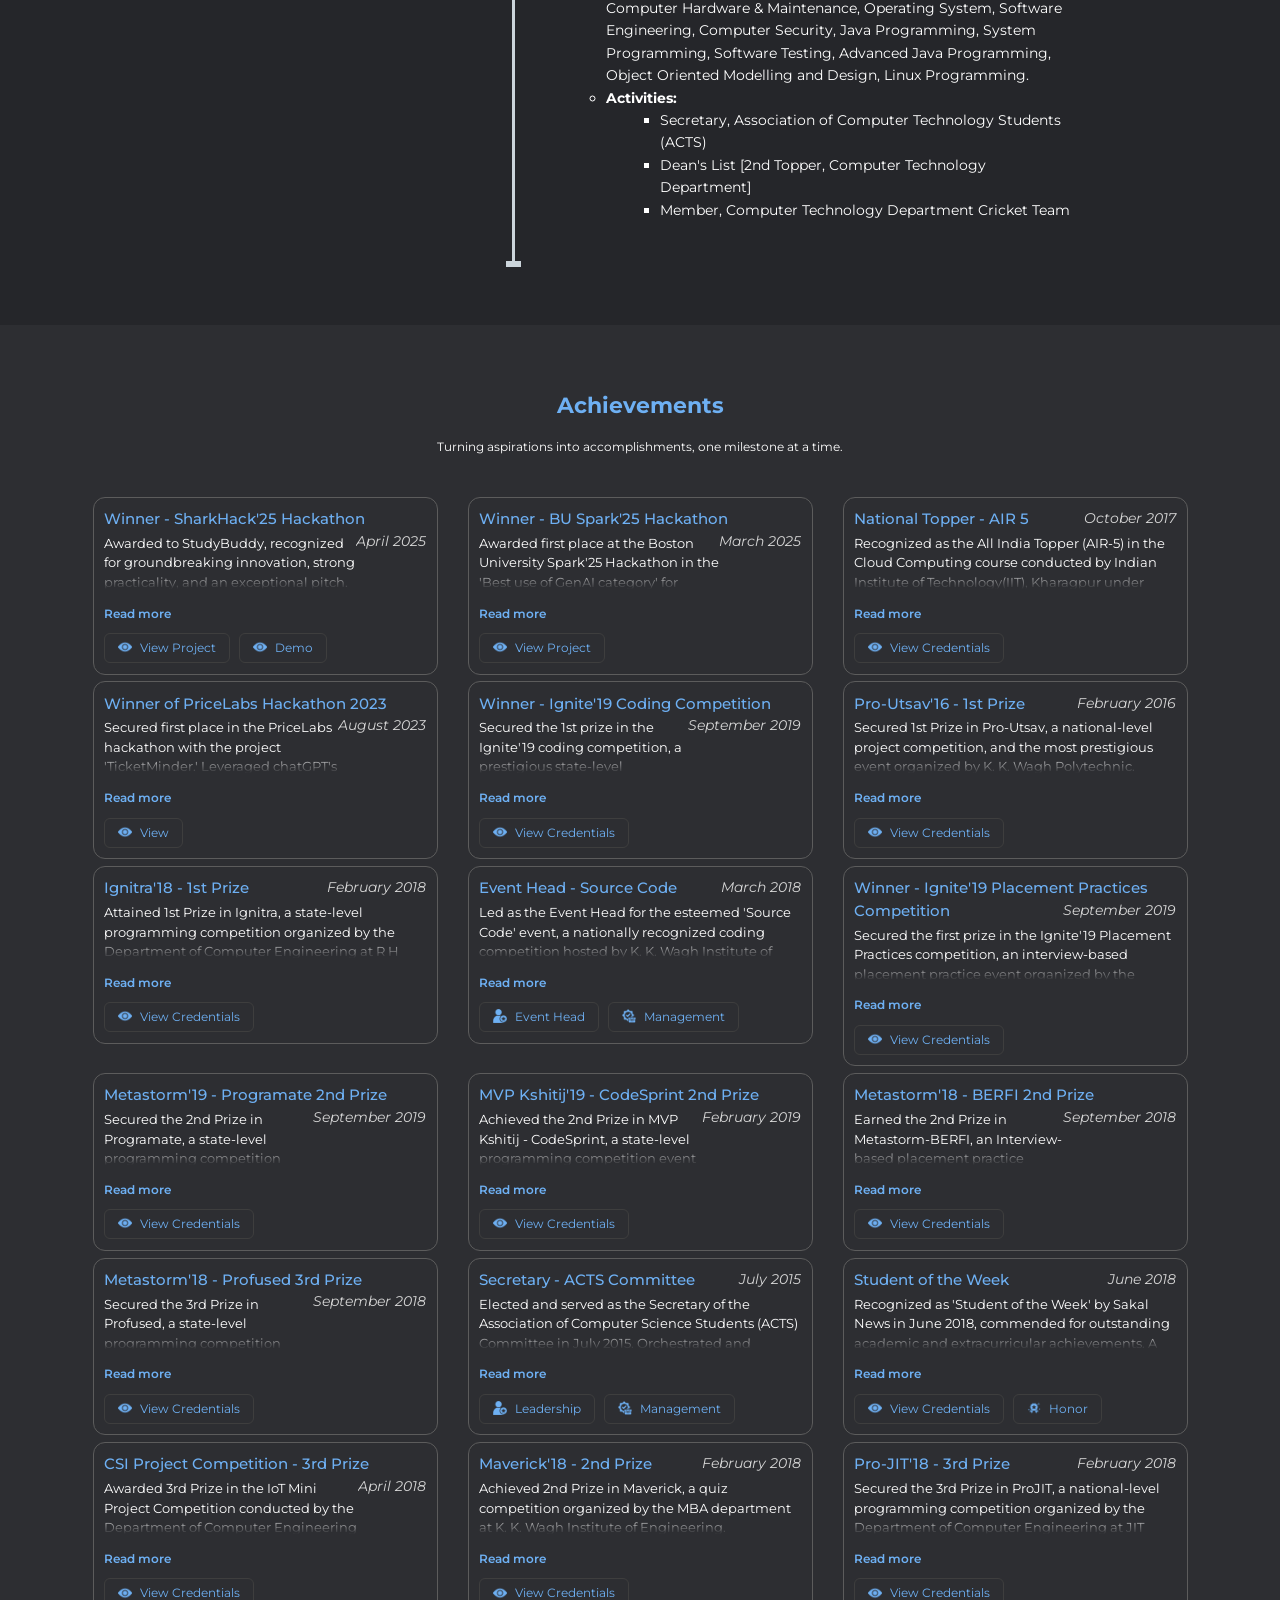
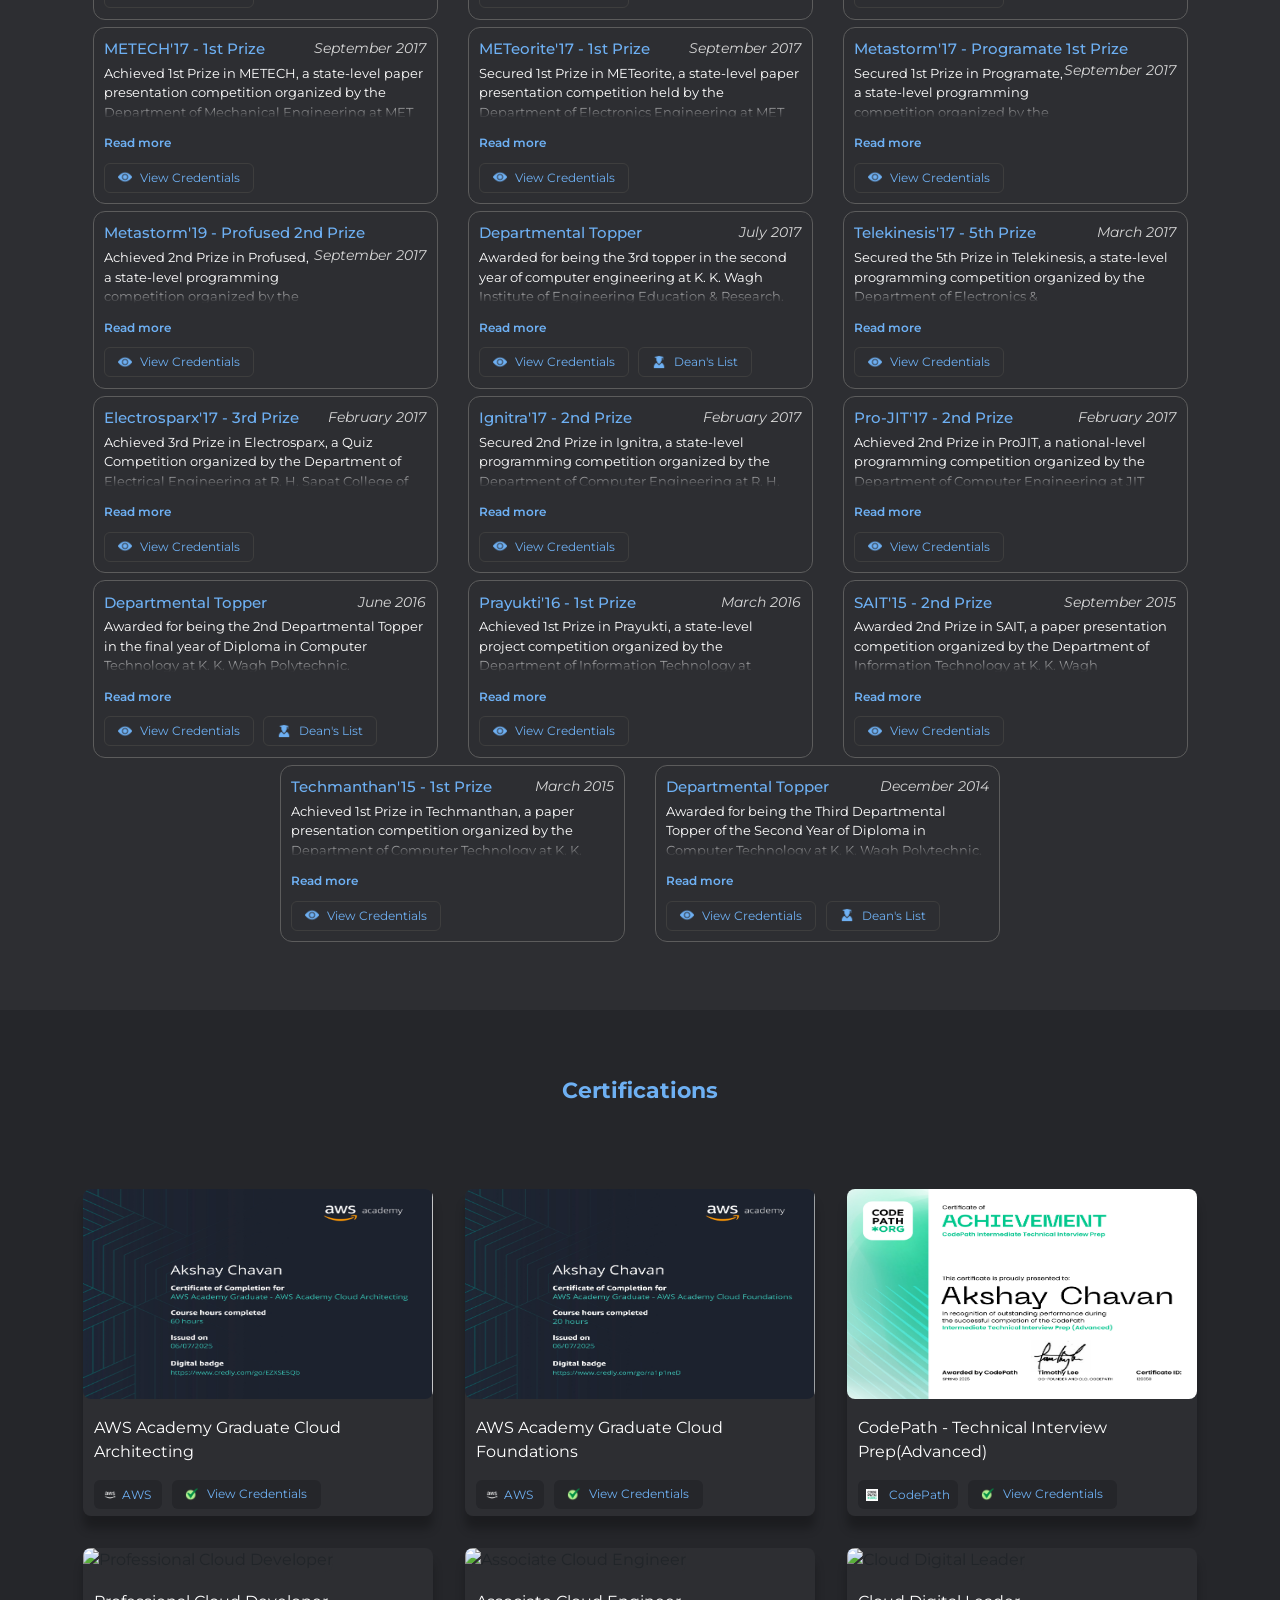
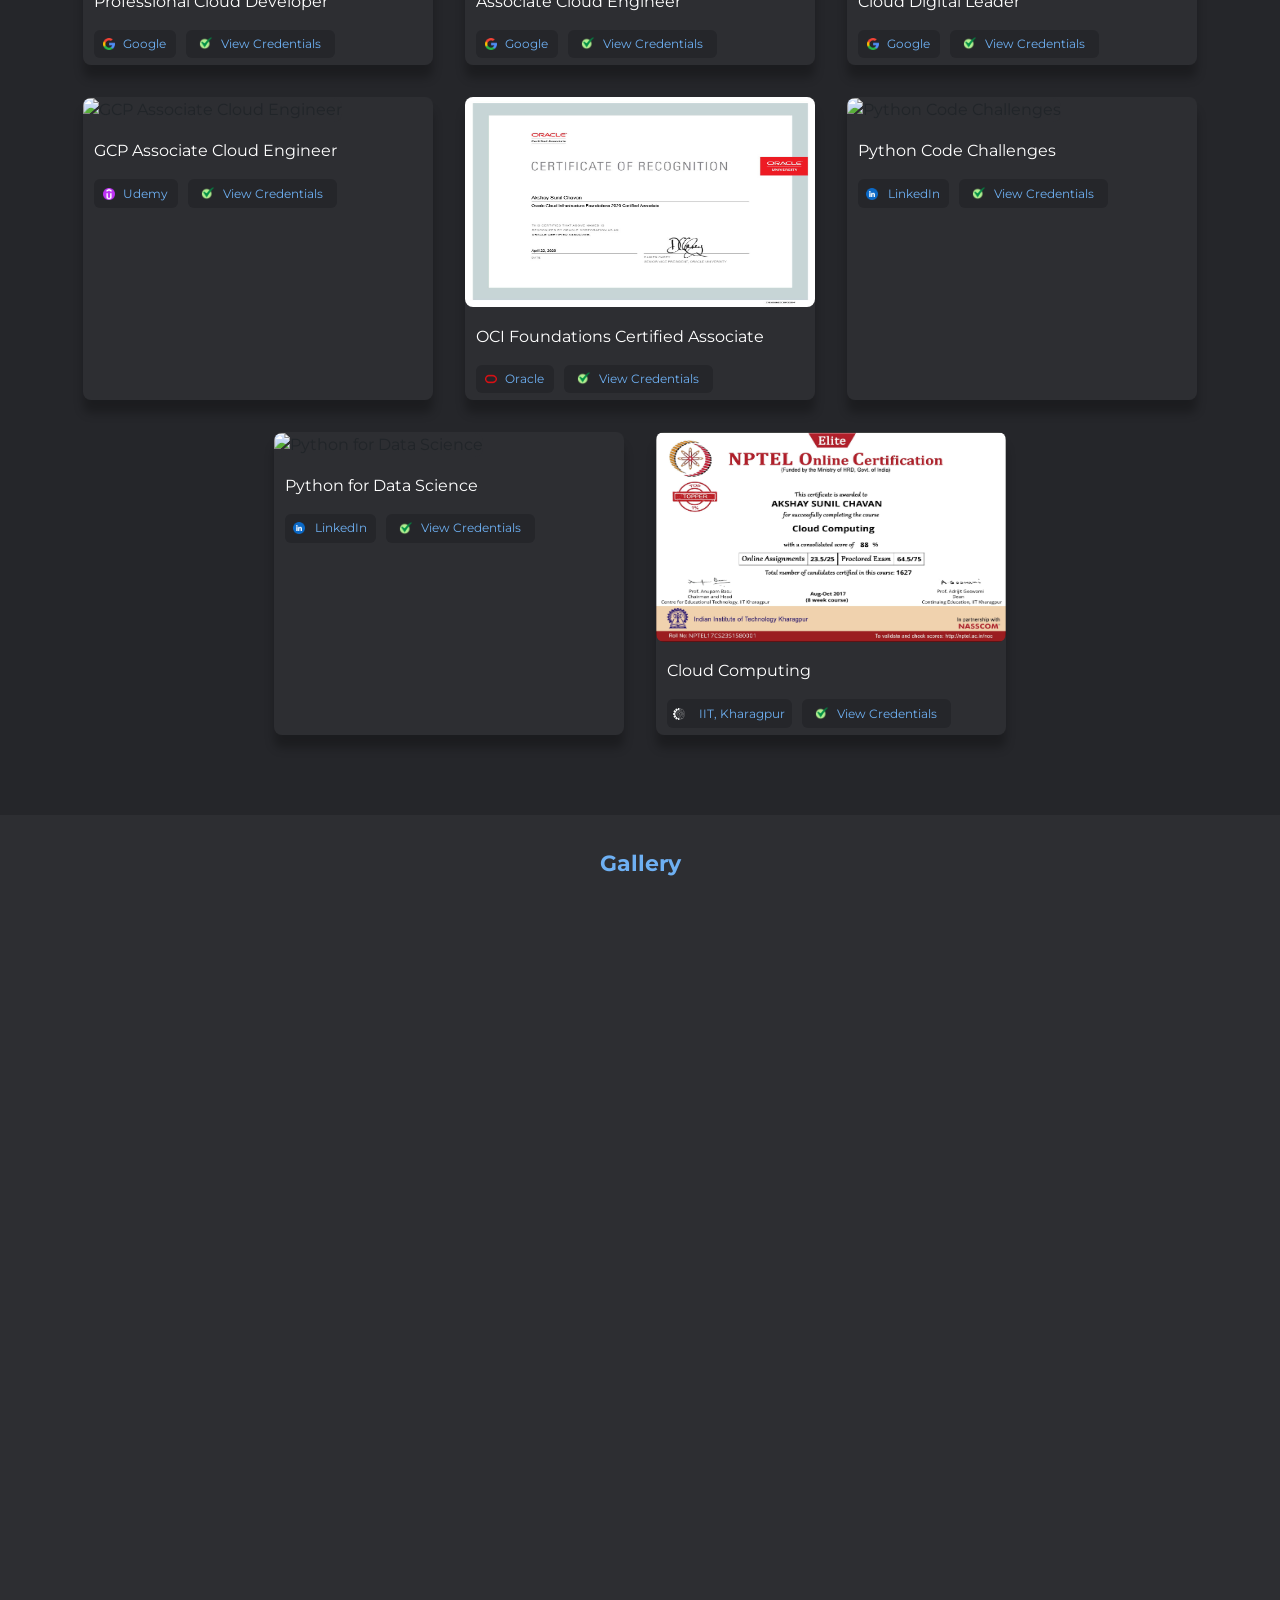
==== commit e89b318b: "add galary" ====
--- a/src/index.html
+++ b/src/index.html
@@ -47,6 +47,7 @@
     <link rel="stylesheet" href="css/achievements.css" />
     <link rel="stylesheet" href="css/contact.css" />
     <link rel="stylesheet" href="css/currentDate.css" />
+    <link rel="stylesheet" href="css/gallery.css" />
 
     <!-- Required for AOS -->
     <link rel="stylesheet" href="https://unpkg.com/aos@next/dist/aos.css" />
@@ -102,6 +103,14 @@
     />
     <link
       href="https://fonts.googleapis.com/css2?family=Audiowide&family=Caveat&family=Monsieur+La+Doulaise&family=Montserrat&family=Smooch&display=swap"
+      rel="stylesheet"
+    />
+    <link
+      href="https://fonts.googleapis.com/css2?family=Zeyada&display=swap"
+      rel="stylesheet"
+    />
+    <link
+      href="https://fonts.googleapis.com/css2?family=Exo+2:ital,wght@0,100..900;1,100..900&display=swap"
       rel="stylesheet"
     />
 
@@ -661,6 +670,13 @@
     </div>
     <!-- Certifications end -->
 
+    <!-- Gallery -->
+    <div id="gallery-div" class="container-fluid gallery-div">
+      <p id="tech-stack-title">Gallery</p>
+      <div id="gallery" class="gallery"></div>
+    </div>
+    <!-- Gallery end -->
+
     <!-- Contact -->
     <div id="contact-div" class="container-fluid contact-div">
       <p id="tech-stack-title">Get in touch</p>
@@ -760,6 +776,8 @@
     <script type="text/javascript" src="js/certifications.js"></script>
     <script type="text/javascript" src="js/experience.js"></script>
     <script type="text/javascript" src="js/contact.js"></script>
+    <script type="text/javascript" src="js/gallery.js"></script>
+    <script src="https://unpkg.com/masonry-layout@4/dist/masonry.pkgd.min.js"></script>
     <!-- --------------------------------------scripts end ----------------------------------- -->
   </body>
 </html>
--- a/src/css/gallery.css
+++ b/src/css/gallery.css
@@ -0,0 +1,241 @@
+.gallery-div {
+  padding: 2rem 0;
+  background: var(--bg);
+  min-height: 100vh;
+  display: flex;
+  flex-direction: column;
+  align-items: center;
+}
+.gallery-overlay * {
+  background-color: transparent !important;
+}
+
+.gallery {
+  width: 100%;
+  max-width: 1400px;
+  padding: 2rem;
+}
+
+.gallery-item {
+  position: relative;
+  border-radius: 12px;
+  overflow: hidden;
+  box-shadow: 0 4px 8px rgba(0, 0, 0, 0.3);
+  transition: transform 0.3s ease;
+  background: var(--bg-dark);
+  margin-bottom: 2rem;
+  width: calc(33.333% - 1.5rem);
+}
+
+.gallery-item:hover {
+  transform: translateY(-5px);
+}
+
+.gallery-image {
+  width: 100%;
+  display: block;
+  transition: transform 0.3s ease;
+}
+
+/* Handle portrait images */
+.gallery-item.portrait .gallery-image {
+  object-position: center;
+}
+
+/* Handle landscape images */
+.gallery-item.landscape .gallery-image {
+  object-position: center;
+}
+
+.gallery-item:hover .gallery-image {
+  transform: scale(1.05);
+}
+
+.gallery-overlay {
+  position: absolute;
+  bottom: 0;
+  left: 0;
+  right: 0;
+  padding: 2rem 1.5rem 1.5rem;
+  color: white;
+  display: flex;
+  flex-direction: column;
+  transform: translateY(100%);
+  transition: transform 0.3s ease;
+  background: linear-gradient(to top, 
+    rgba(0, 0, 0, 0.8) 0%,
+    rgba(0, 0, 0, 0.6) 30%,
+    rgba(0, 0, 0, 0.4) 60%,
+    rgba(0, 0, 0, 0) 100%
+  );
+}
+
+.gallery-item:hover .gallery-overlay {
+  transform: translateY(0);
+}
+
+.gallery-info {
+  display: flex;
+  justify-content: space-between;
+  align-items: flex-end;
+  margin-bottom: 0.5rem;
+}
+
+.gallery-title {
+  font-size: 1.6rem;
+  margin: 0;
+  font-weight: 700;
+  font-family: 'Caveat', cursive;
+  position: relative;
+  padding: 0.5rem 0;
+  text-shadow: 2px 2px 4px rgba(0, 0, 0, 0.8);
+  transform: rotate(-2deg);
+  background: linear-gradient(45deg, #6eb0f3, #ffd93d);
+  -webkit-background-clip: text;
+  -webkit-text-fill-color: transparent;
+  display: inline-block;
+  letter-spacing: 1px;
+  filter: drop-shadow(0 2px 4px rgba(0, 0, 0, 0.5));
+}
+
+.gallery-title::before {
+  content: '';
+  position: absolute;
+  left: 0;
+  top: 0;
+  width: 100%;
+  height: 100%;
+  background: rgba(255, 255, 255, 0.1);
+  transform: skew(-15deg);
+  z-index: -1;
+  border-radius: 4px;
+}
+
+.gallery-meta {
+  display: flex;
+  justify-content: space-between;
+  align-items: center;
+  font-family: 'Zeyada', cursive;
+  font-size: 1.8rem;
+  color: white;
+  text-shadow: 2px 2px 4px rgba(0, 0, 0, 0.8);
+  margin-top: 0.5rem;
+  transform: scale(1.1);
+}
+
+.gallery-date,
+.gallery-location {
+  display: flex;
+  align-items: center;
+  gap: 0.5rem;
+  padding: 0.3rem 0.8rem;
+  background: rgba(0, 0, 0, 0.2);
+  border-radius: 20px;
+}
+
+.gallery-date i,
+.gallery-location i {
+  text-shadow: 2px 2px 4px rgba(0, 0, 0, 0.8);
+  font-size: 0.9rem;
+  font-family: "Font Awesome 5 Free";
+  font-weight: 900;
+  font-style: normal;
+}
+
+.gallery-date i {
+  color: #6eb0f3;
+}
+
+.gallery-location i {
+  color: #ff3d3d;
+}
+
+.gallery-date span,
+.gallery-location span {
+  font-family: "Exo 2", sans-serif;
+  font-optical-sizing: auto;
+  font-weight: 200;
+  font-style: normal;
+  font-size: 0.9rem;
+  letter-spacing: 0.5px;
+  background: linear-gradient(45deg, #fff, rgba(255, 255, 255, 0.9));
+  -webkit-background-clip: text;
+  -webkit-text-fill-color: transparent;
+  text-shadow: 2px 2px 4px rgba(0, 0, 0, 0.8);
+}
+
+.like-button {
+  background: none;
+  border: none;
+  color: white;
+  cursor: pointer;
+  padding: 0.5rem;
+  transition: all 0.3s ease;
+  display: flex;
+  align-items: center;
+  gap: 0.5rem;
+  position: relative;
+  z-index: 2;
+  filter: drop-shadow(0 2px 4px rgba(0, 0, 0, 0.5));
+}
+
+.like-button:hover {
+  transform: scale(1.2);
+}
+
+.like-button.liked {
+  color: #6eb0f3;
+}
+
+.like-count {
+  font-size: 0.9rem;
+  font-weight: 500;
+  font-family: 'Montserrat', sans-serif;
+  color: white;
+  text-shadow: 2px 2px 4px rgba(0, 0, 0, 0.8);
+}
+
+@media (max-width: 1200px) {
+  .gallery-item {
+    width: calc(50% - 1rem);
+  }
+}
+
+@media (max-width: 768px) {
+  .gallery {
+    padding: 1rem;
+  }
+  
+  .gallery-item {
+    width: 100%;
+    margin-bottom: 1rem;
+  }
+
+  .gallery-overlay {
+    transform: translateY(0);
+    padding: 1.5rem 1rem 1rem;
+  }
+
+  .gallery-title {
+    font-size: 1.3rem;
+  }
+
+  .gallery-meta {
+    font-size: 1.5rem;
+  }
+
+  .gallery-date,
+  .gallery-location {
+    padding: 0.2rem 0.6rem;
+  }
+  
+  .gallery-date i,
+  .gallery-location i {
+    font-size: 0.8rem;
+  }
+  
+  .gallery-date span,
+  .gallery-location span {
+    font-size: 0.8rem;
+  }
+} 
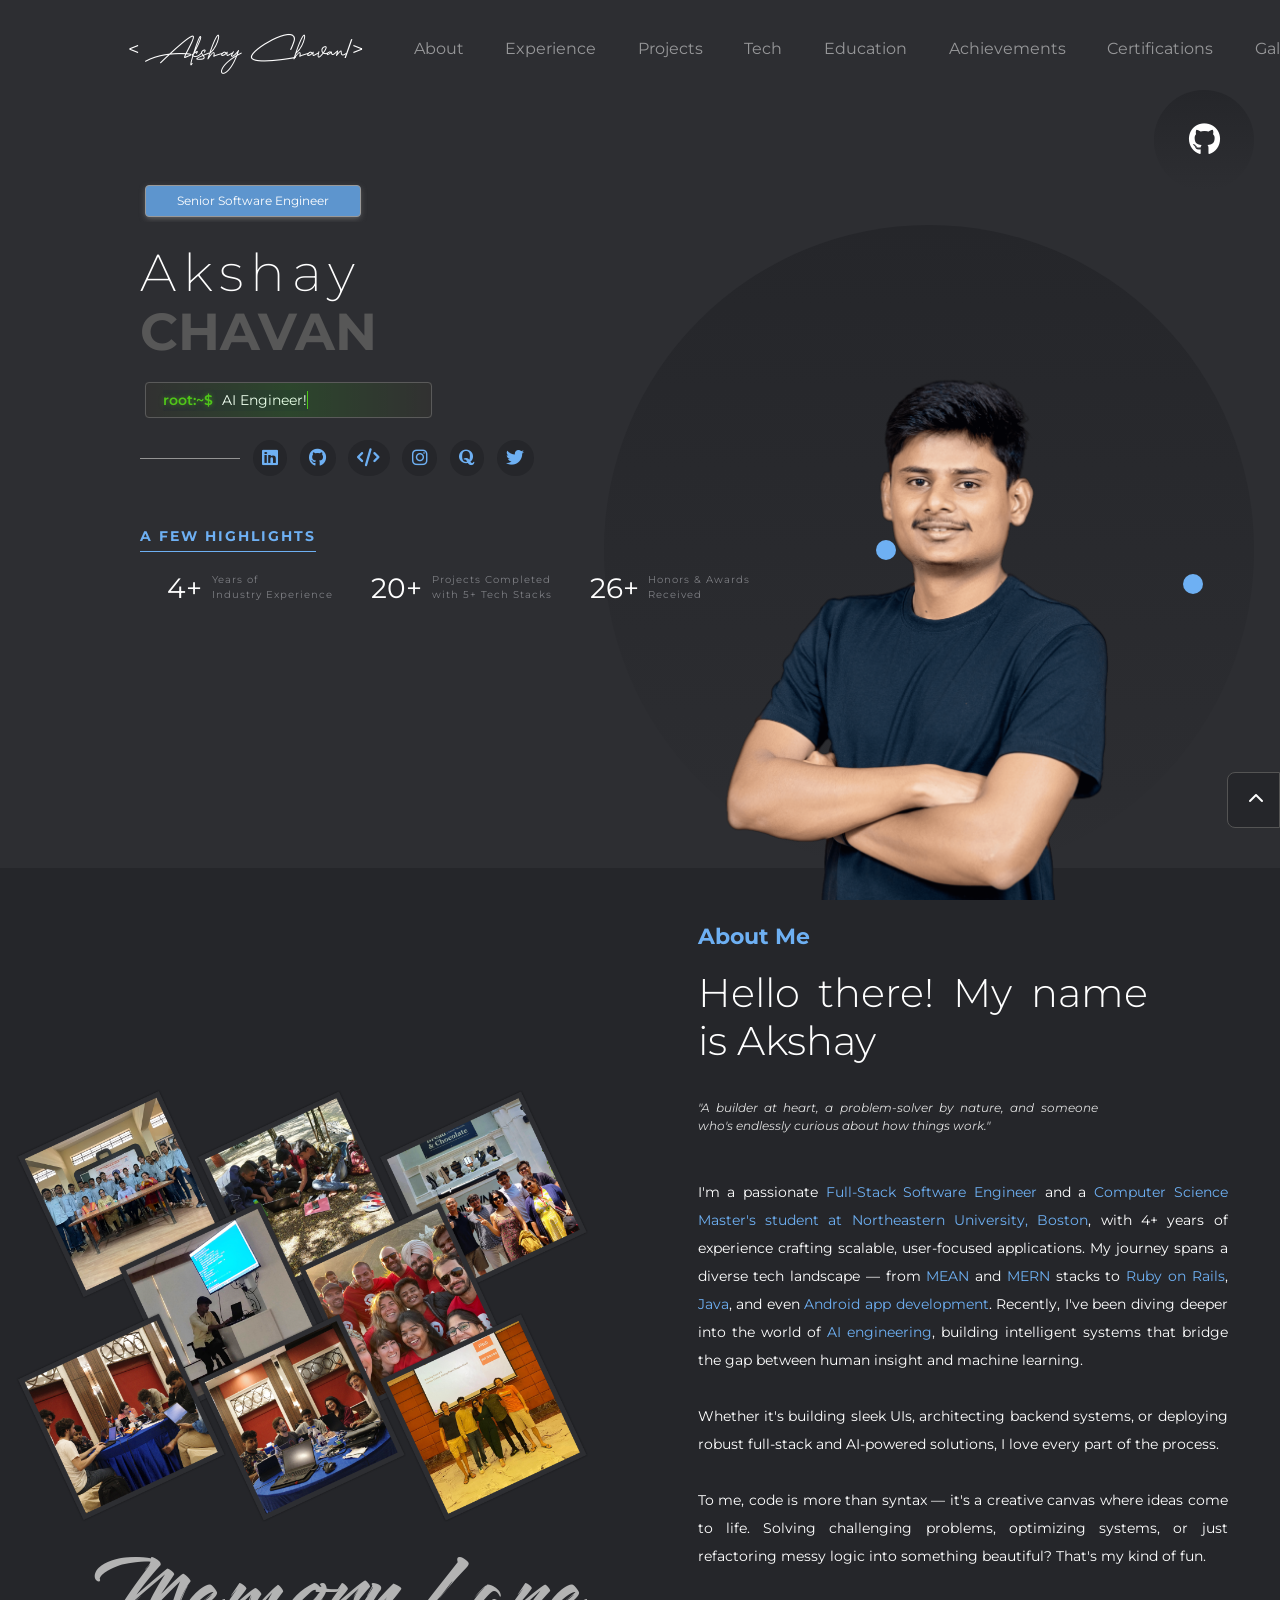
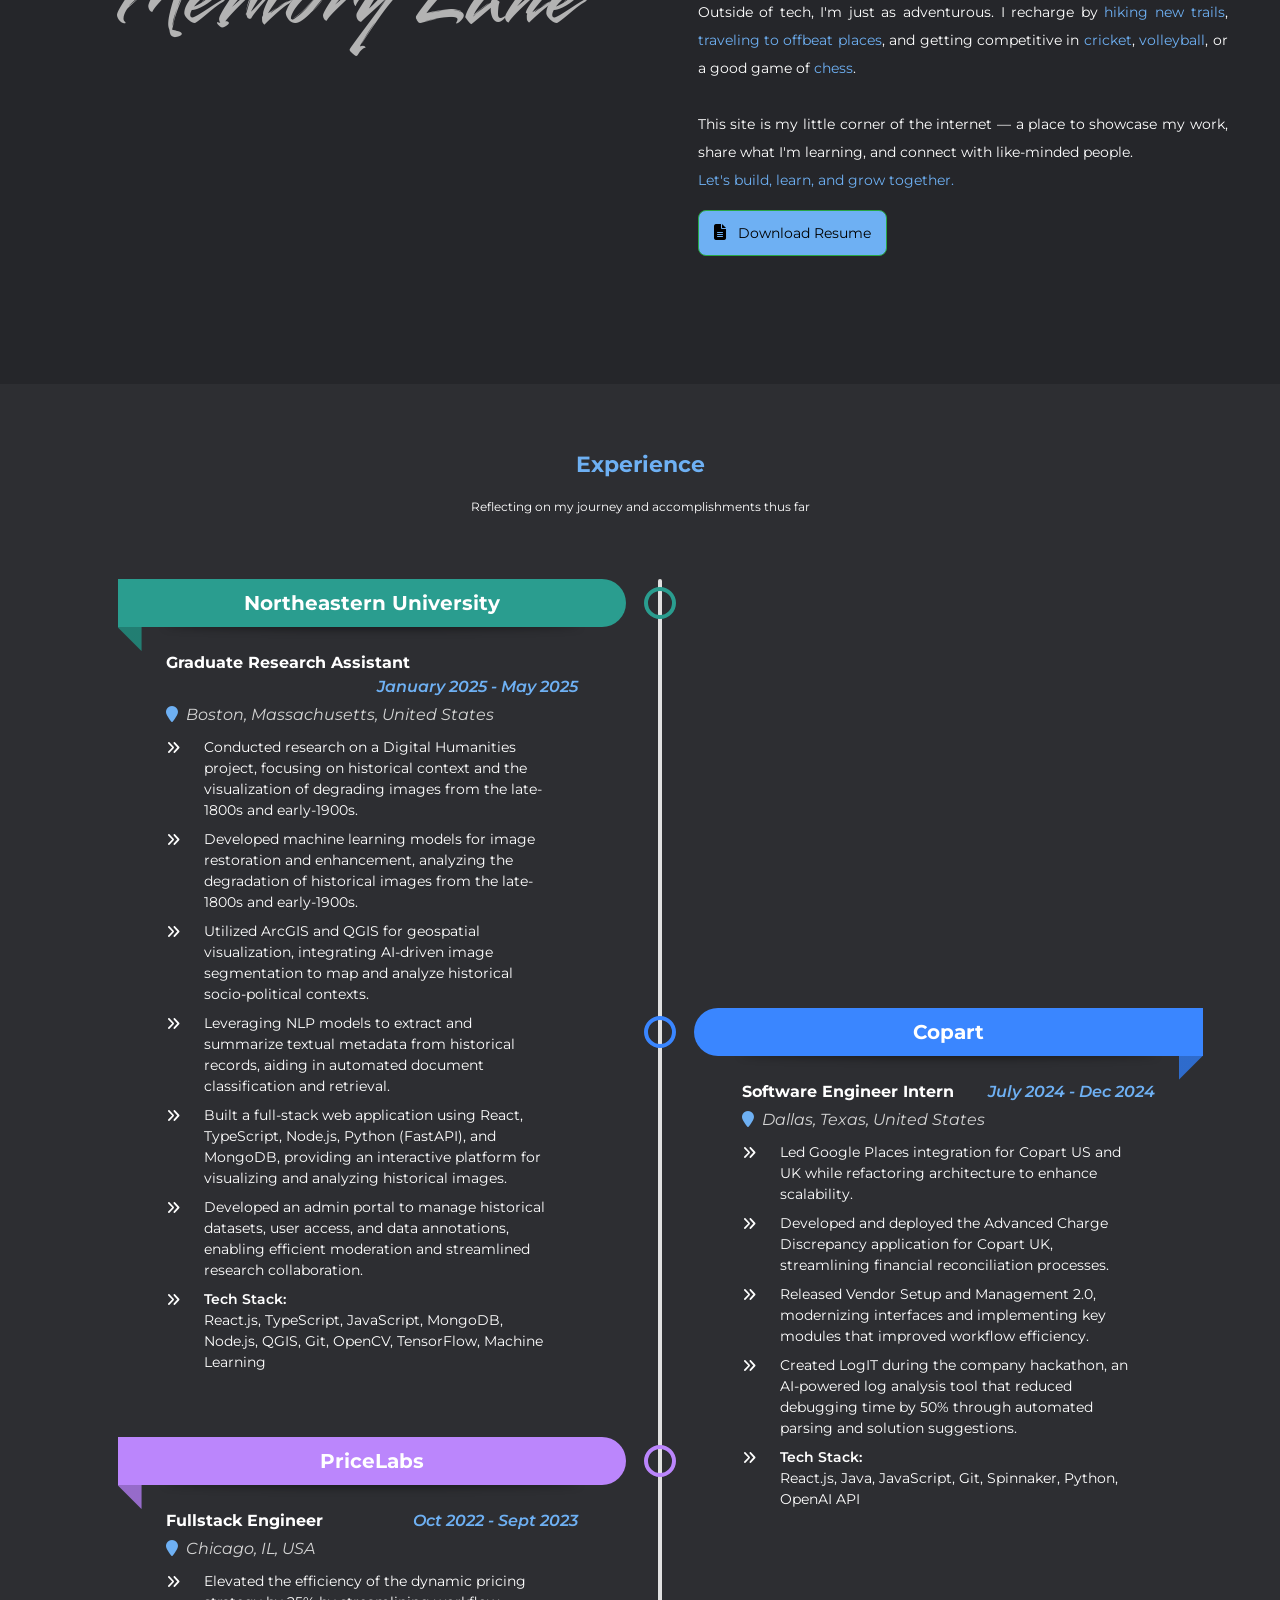
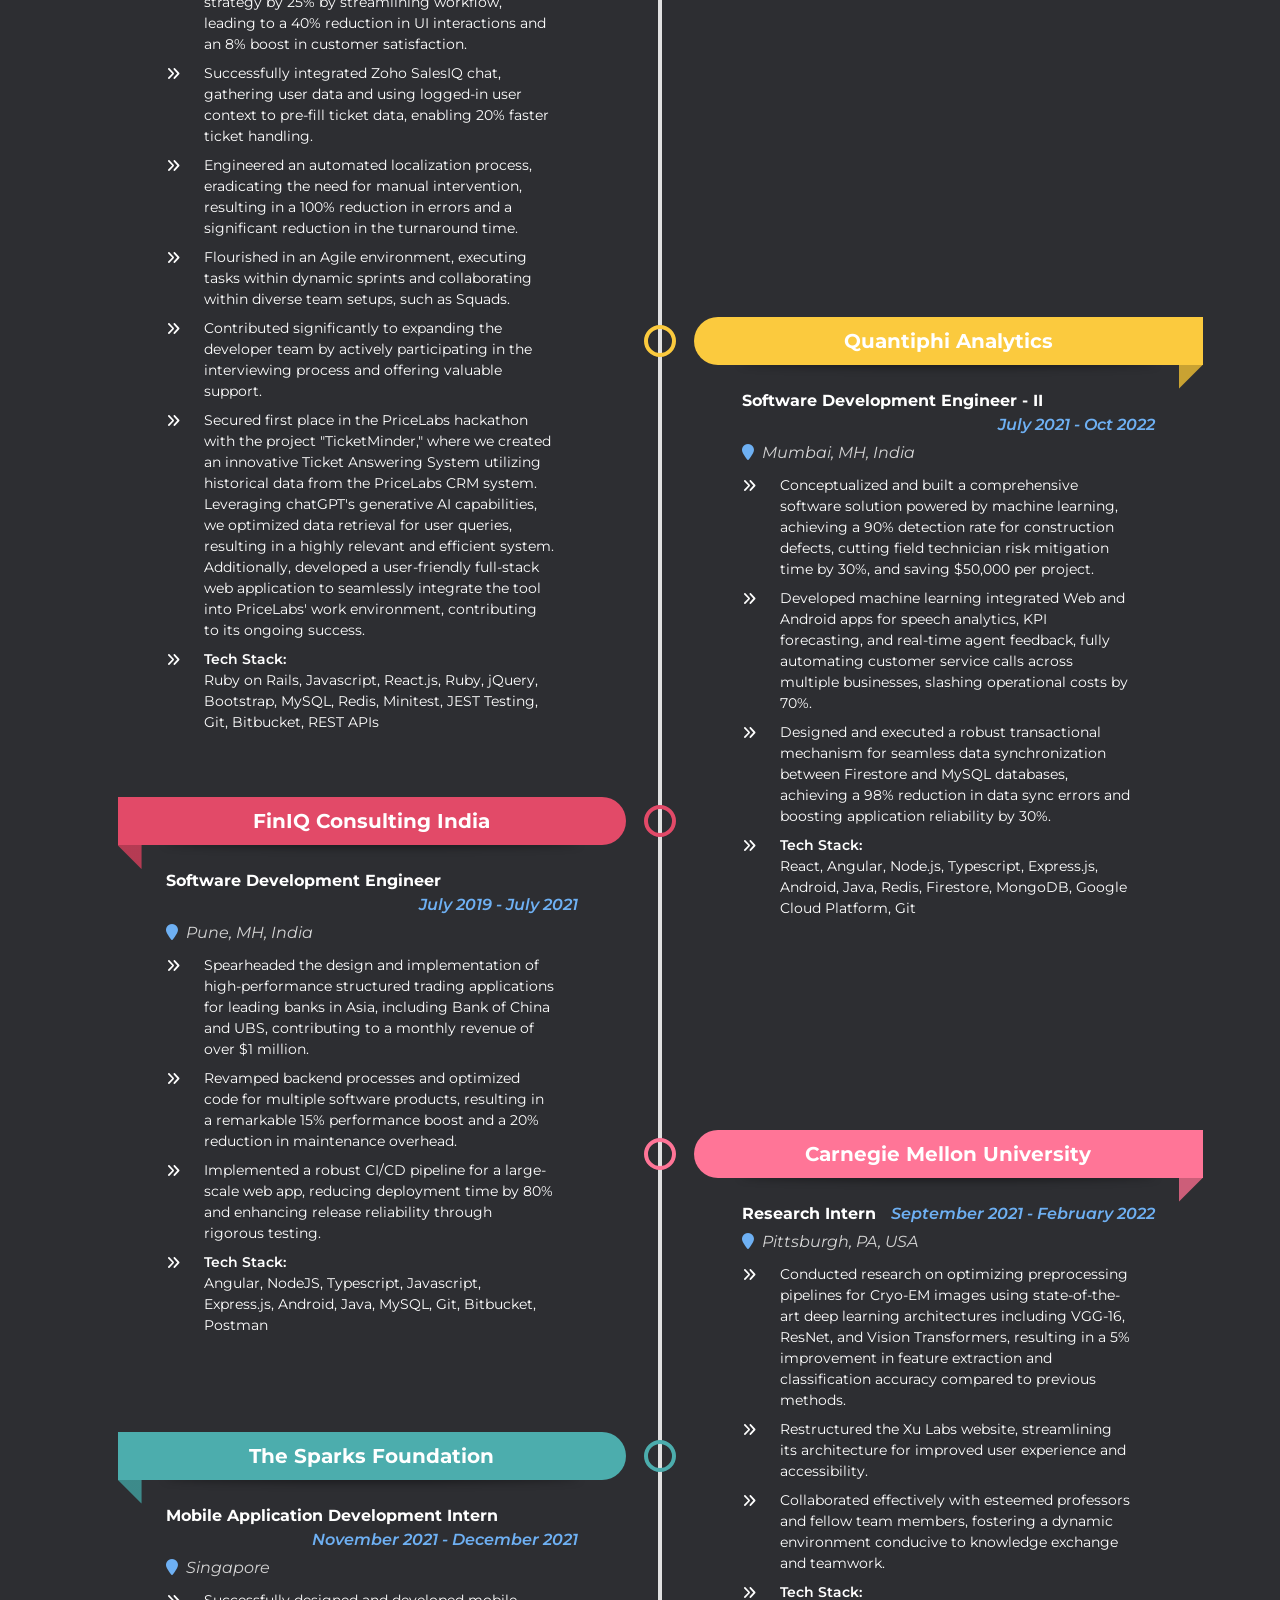
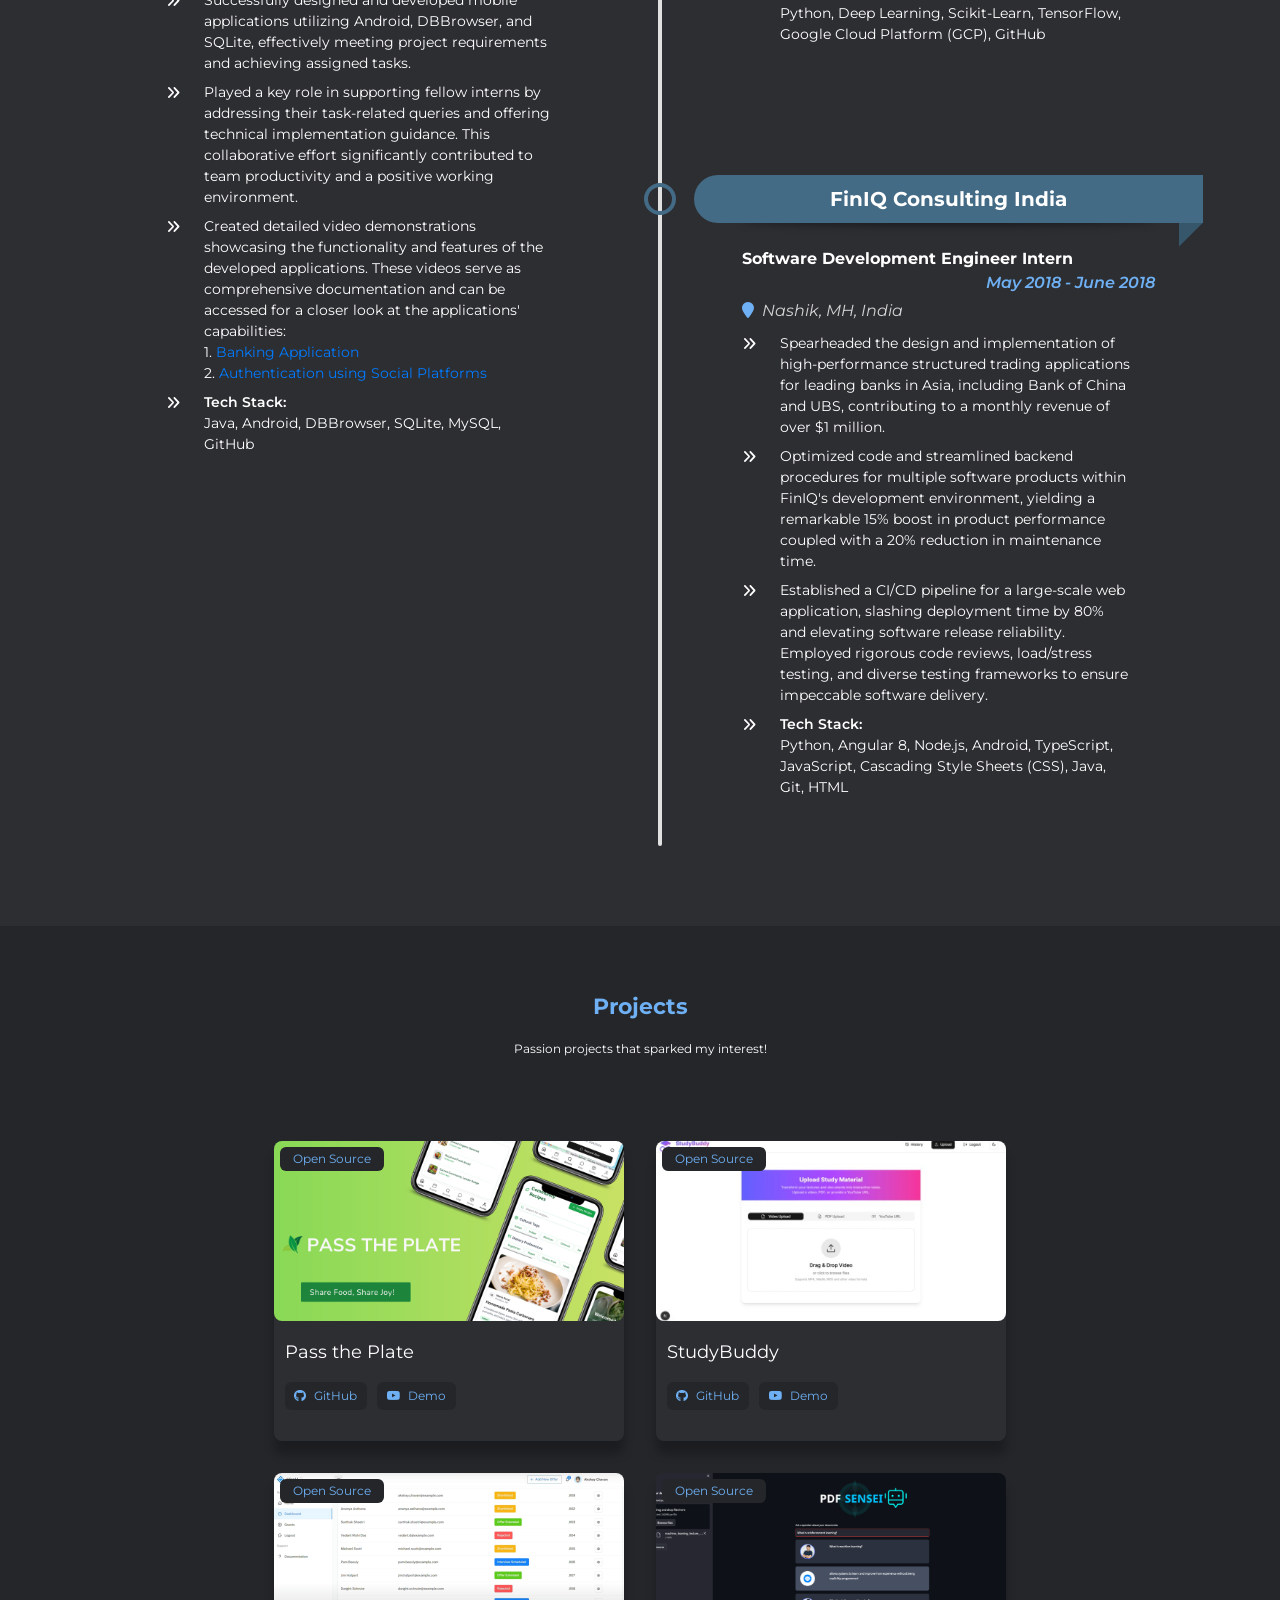
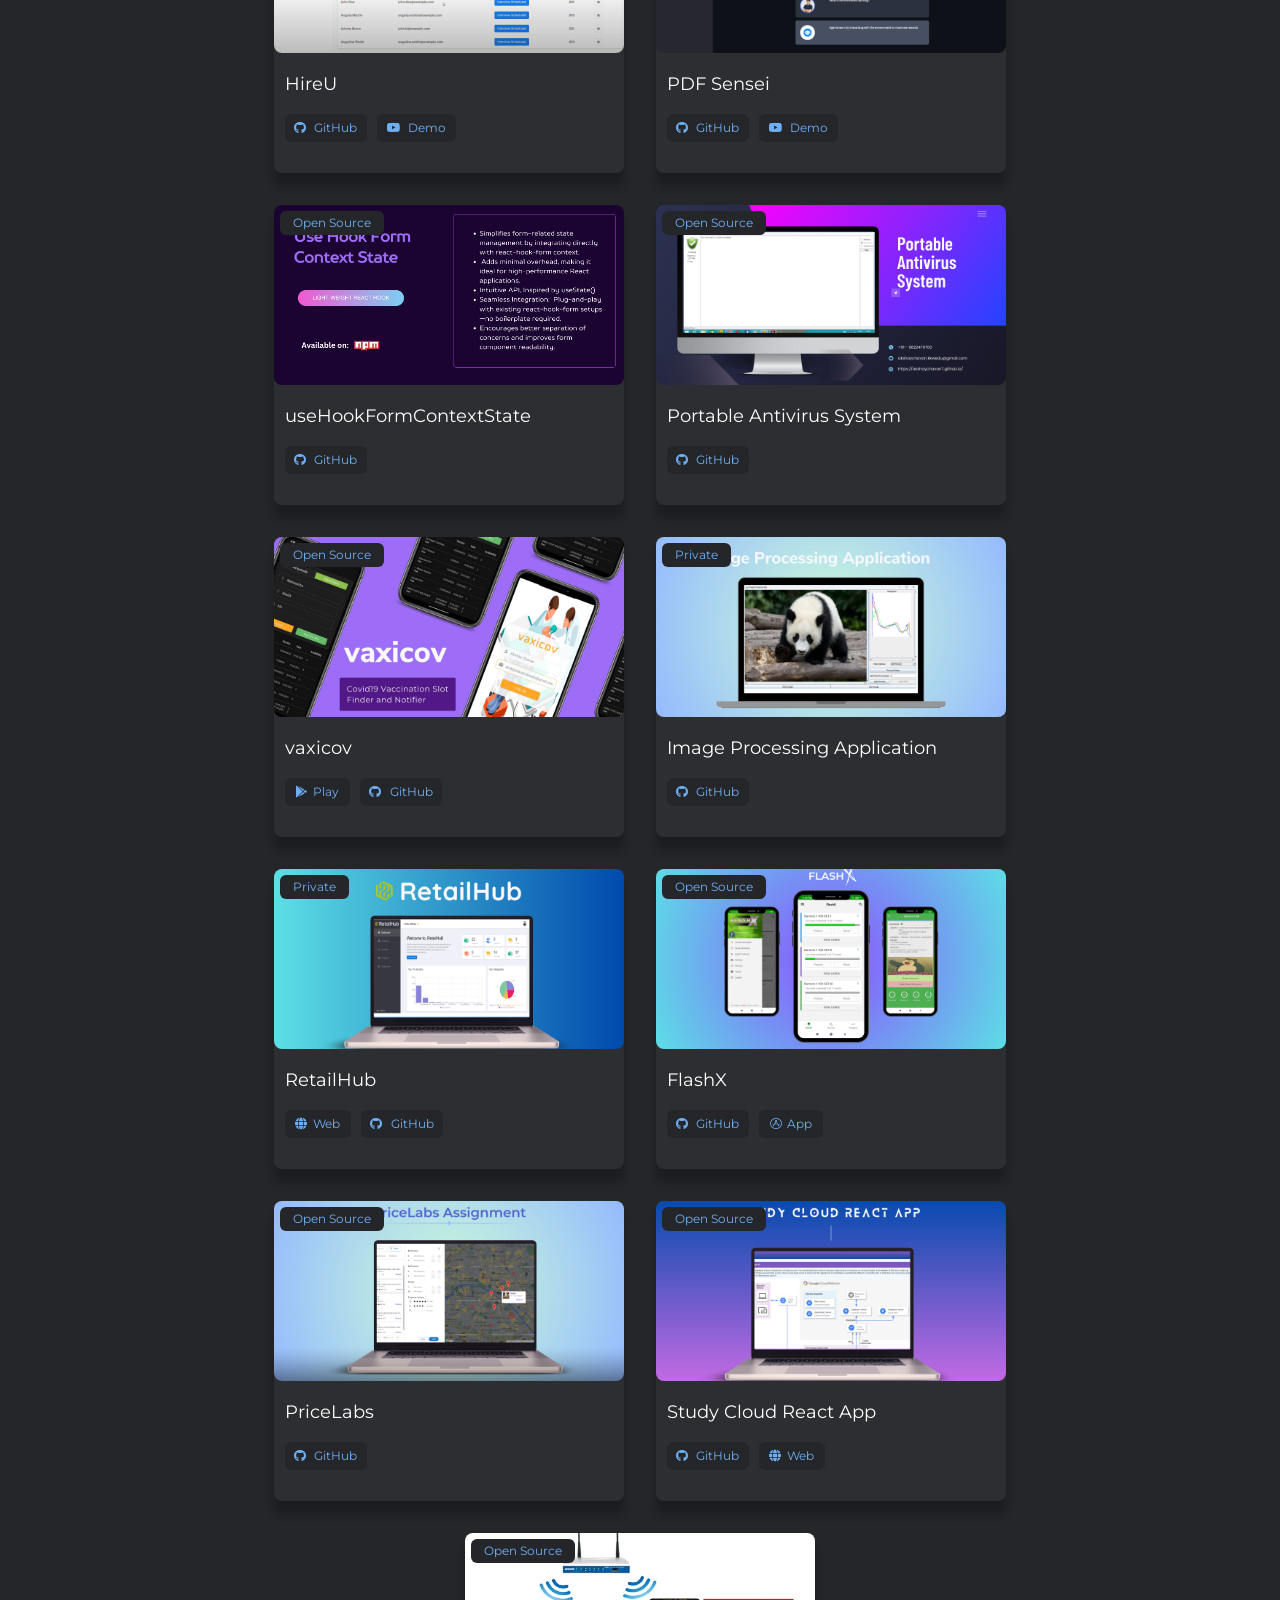
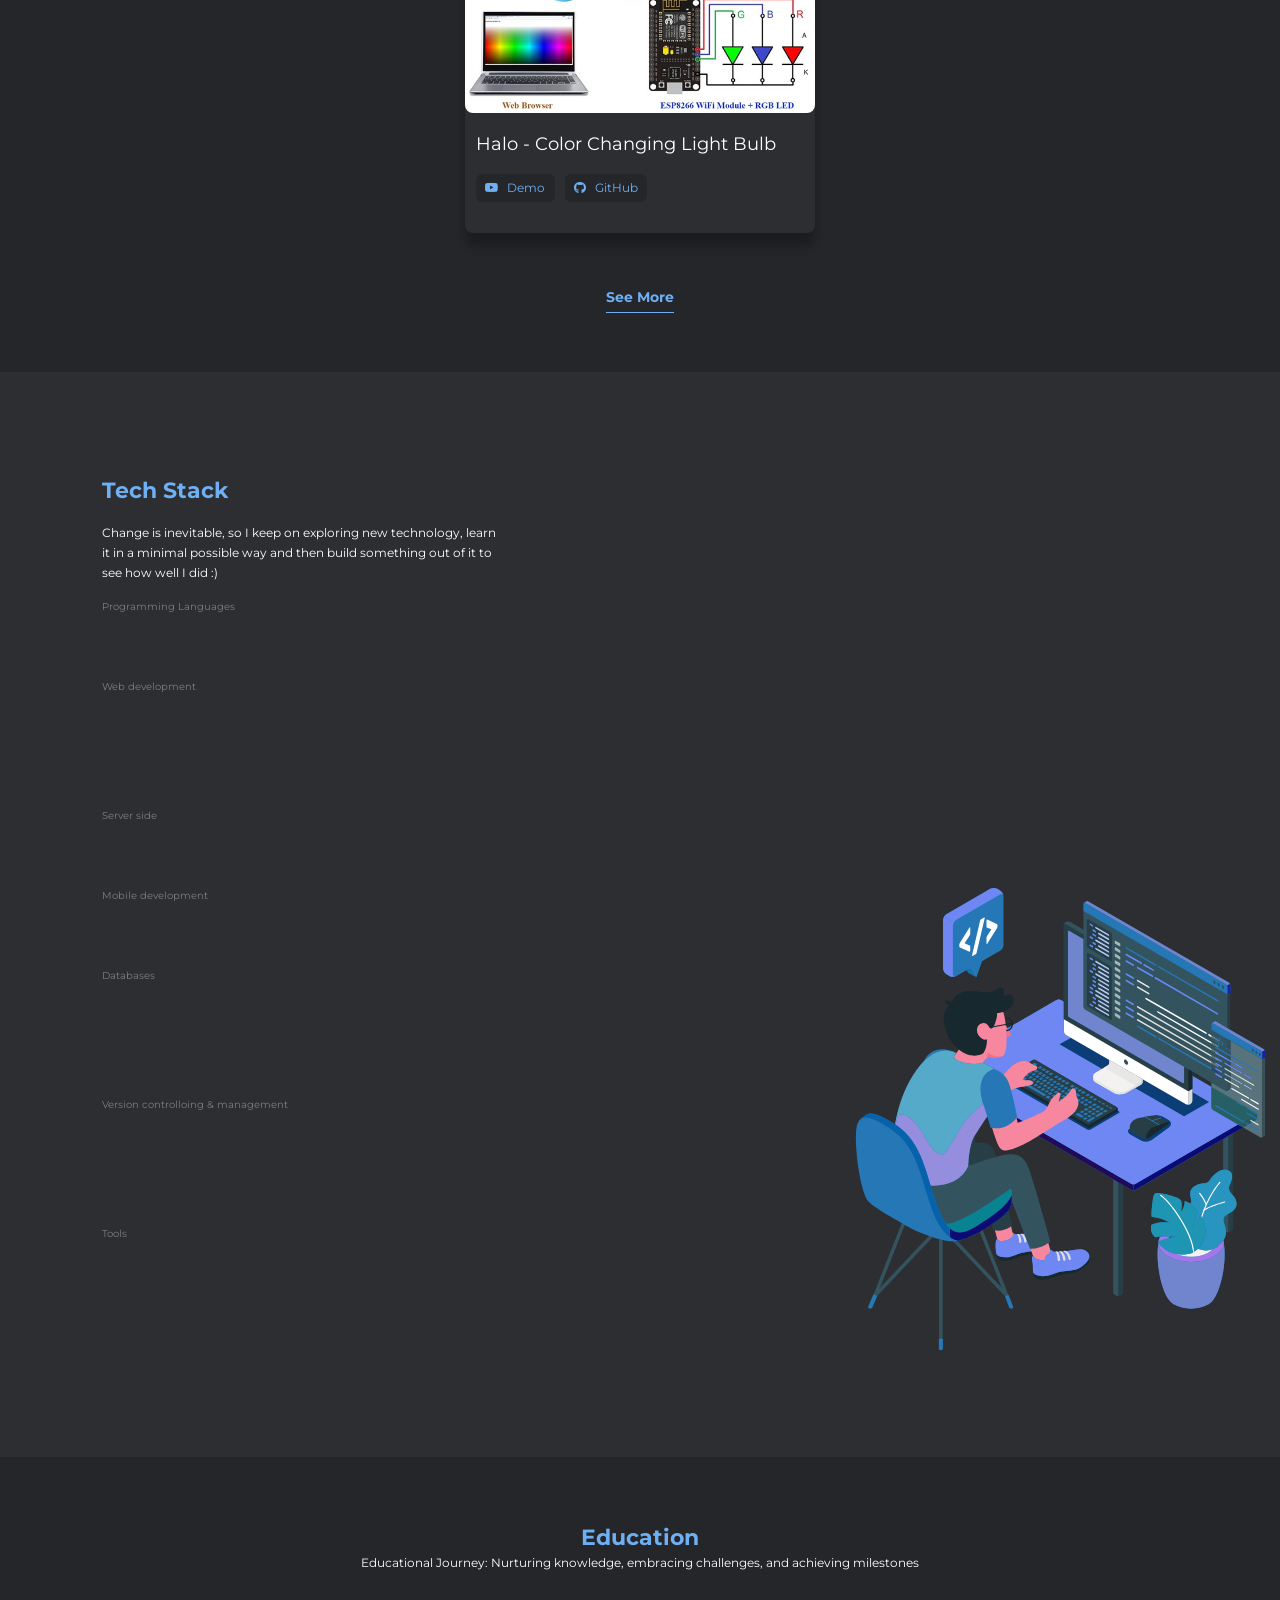
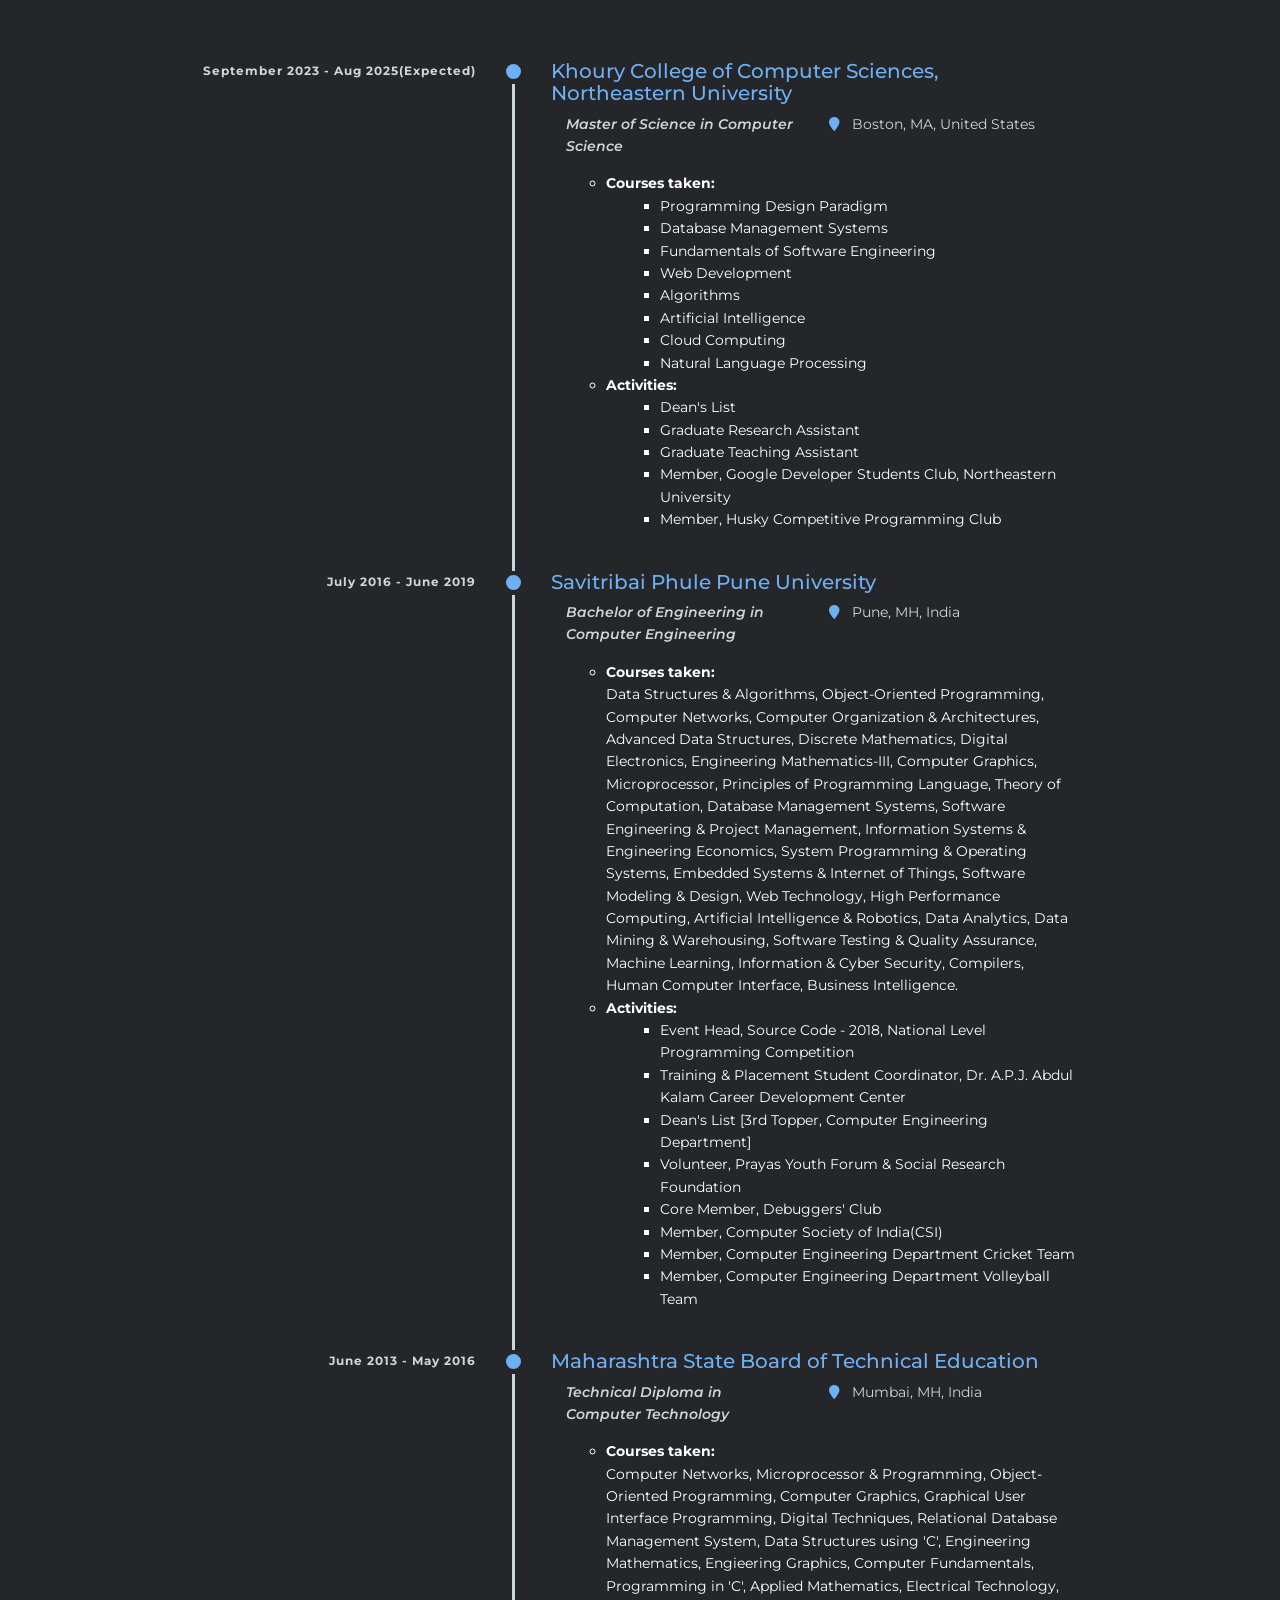
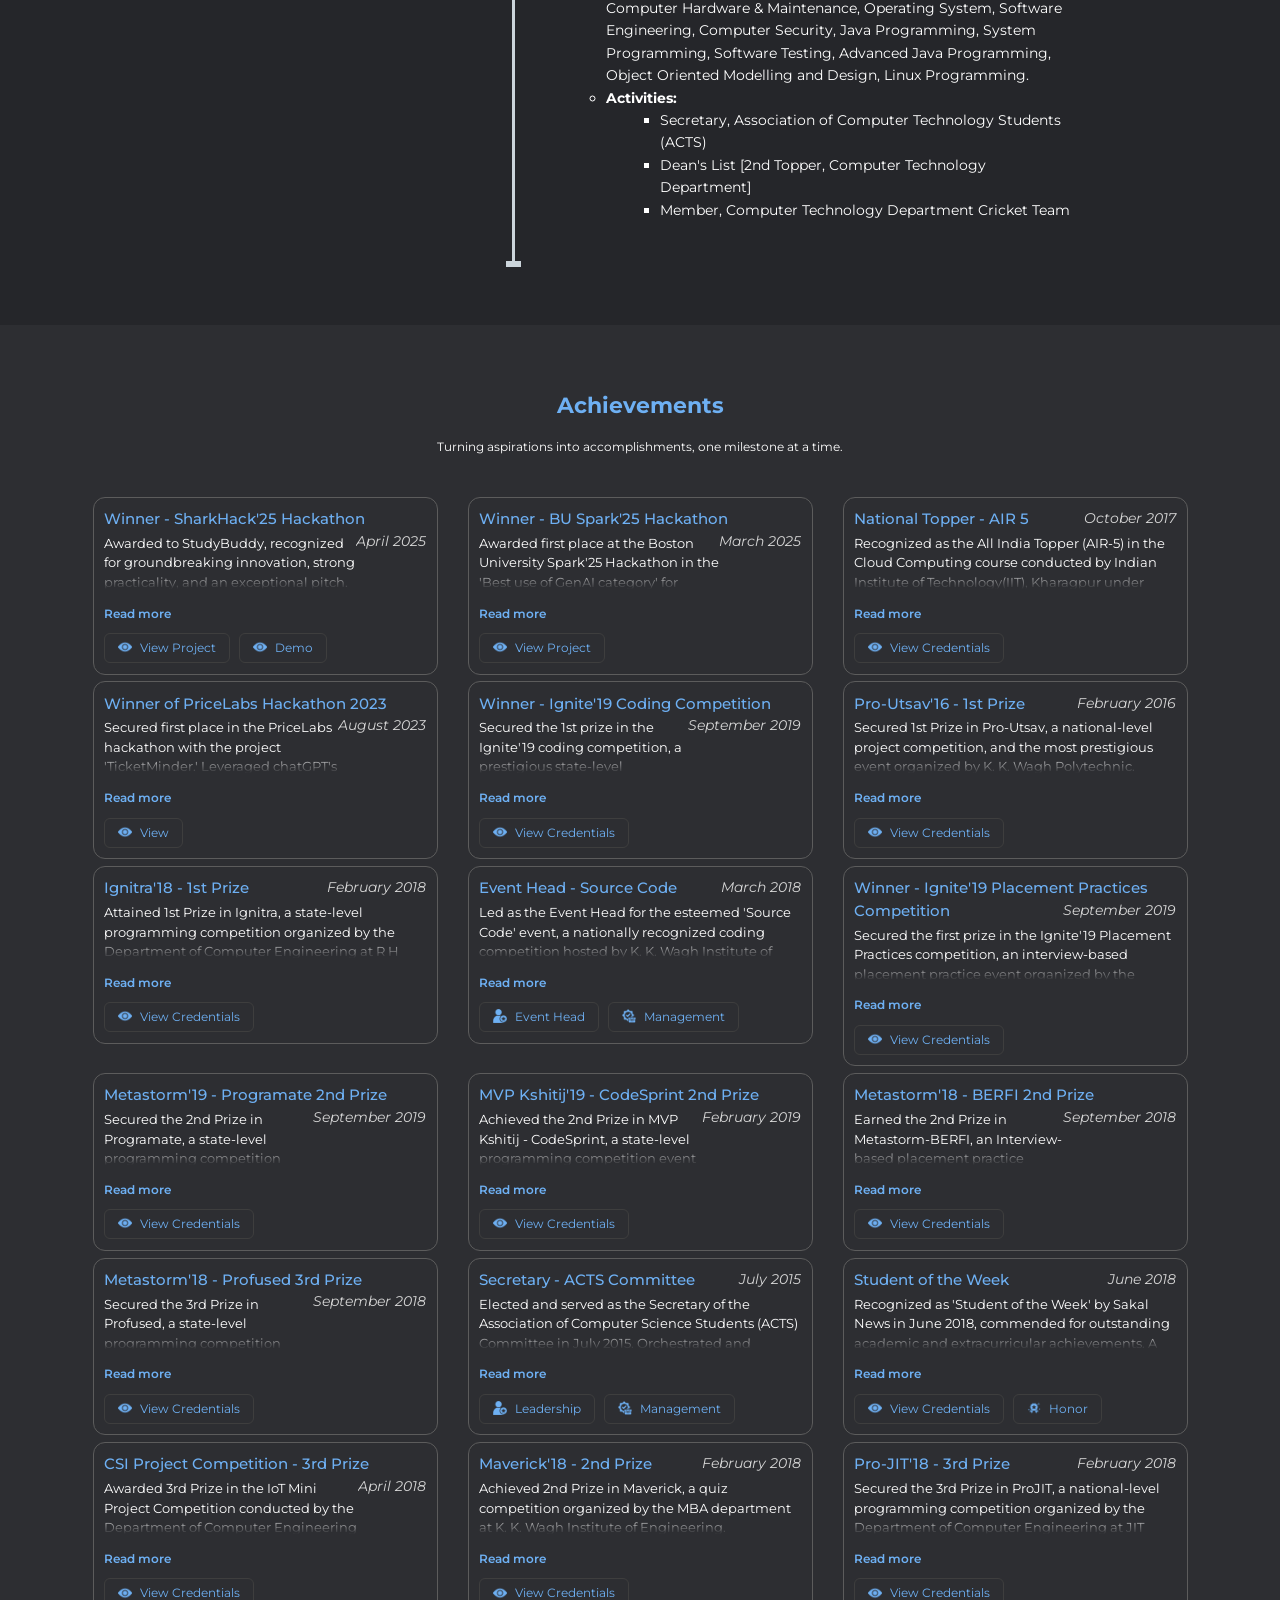
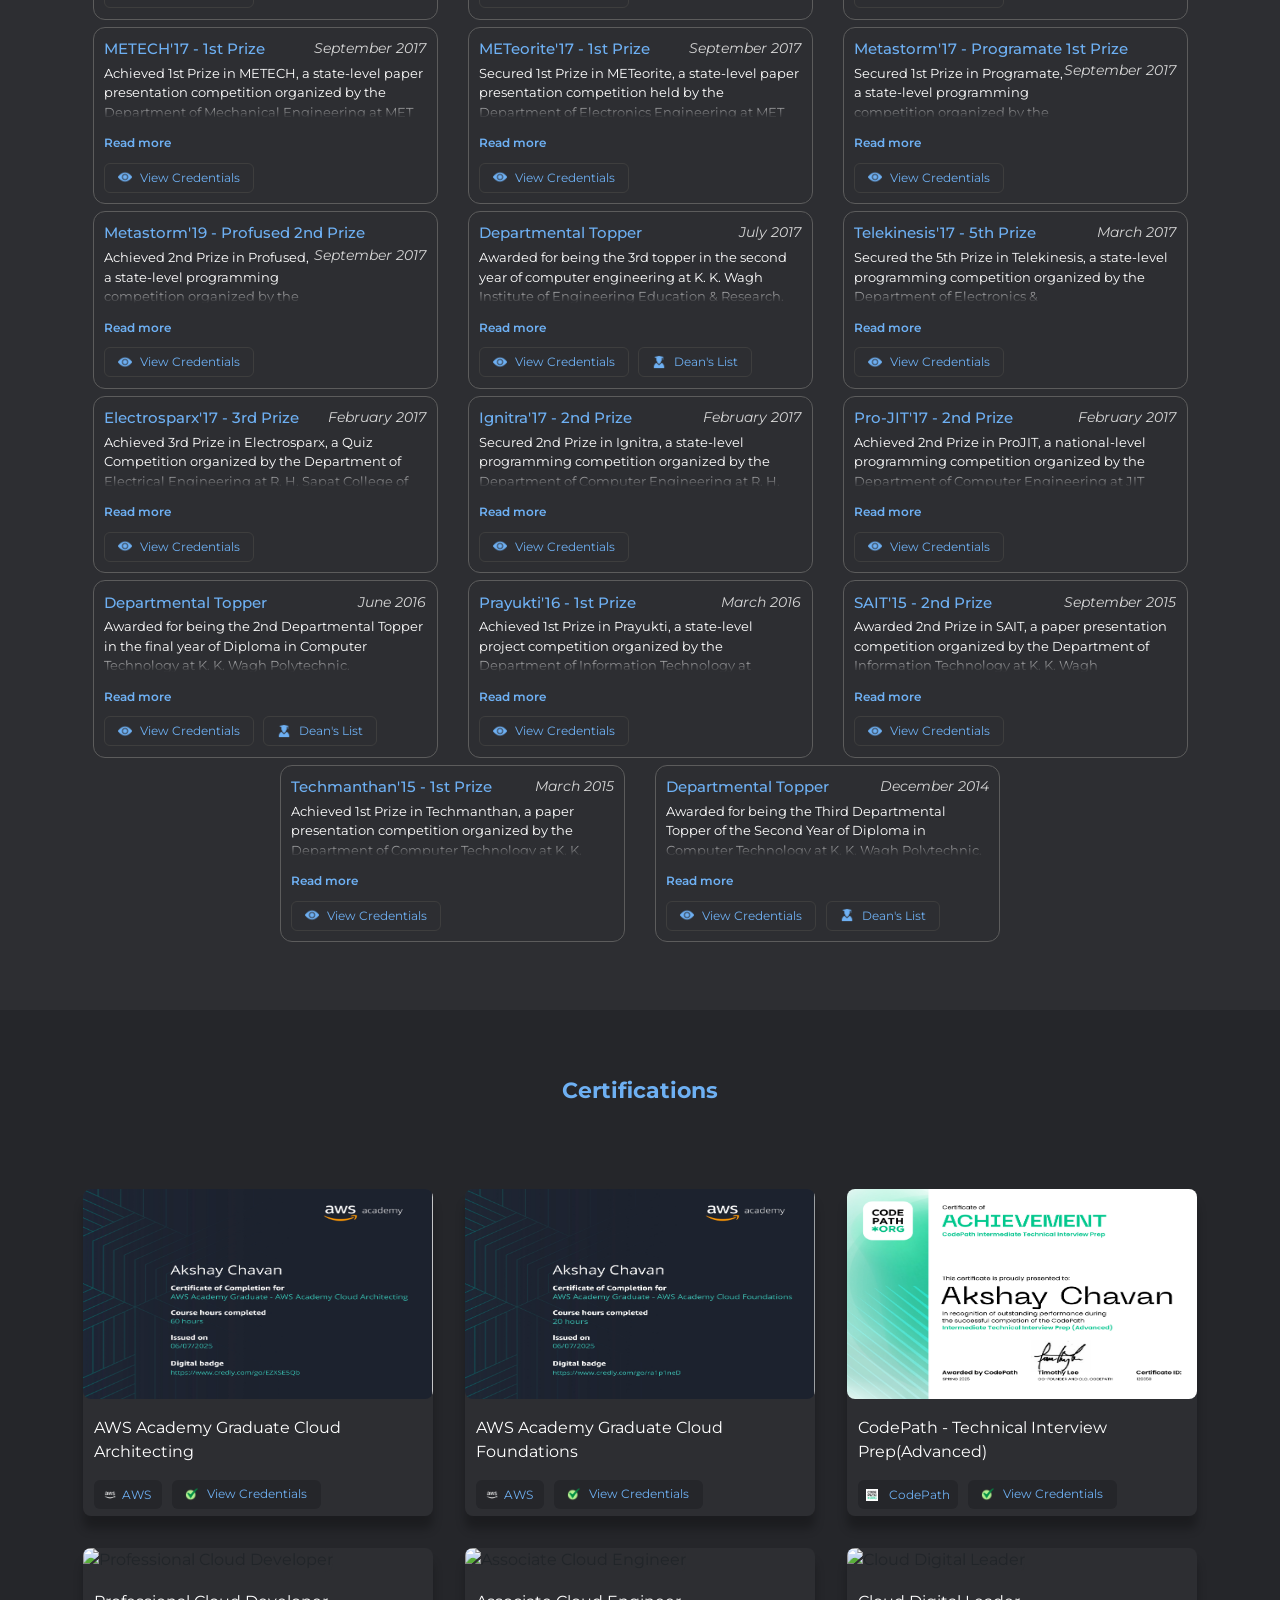
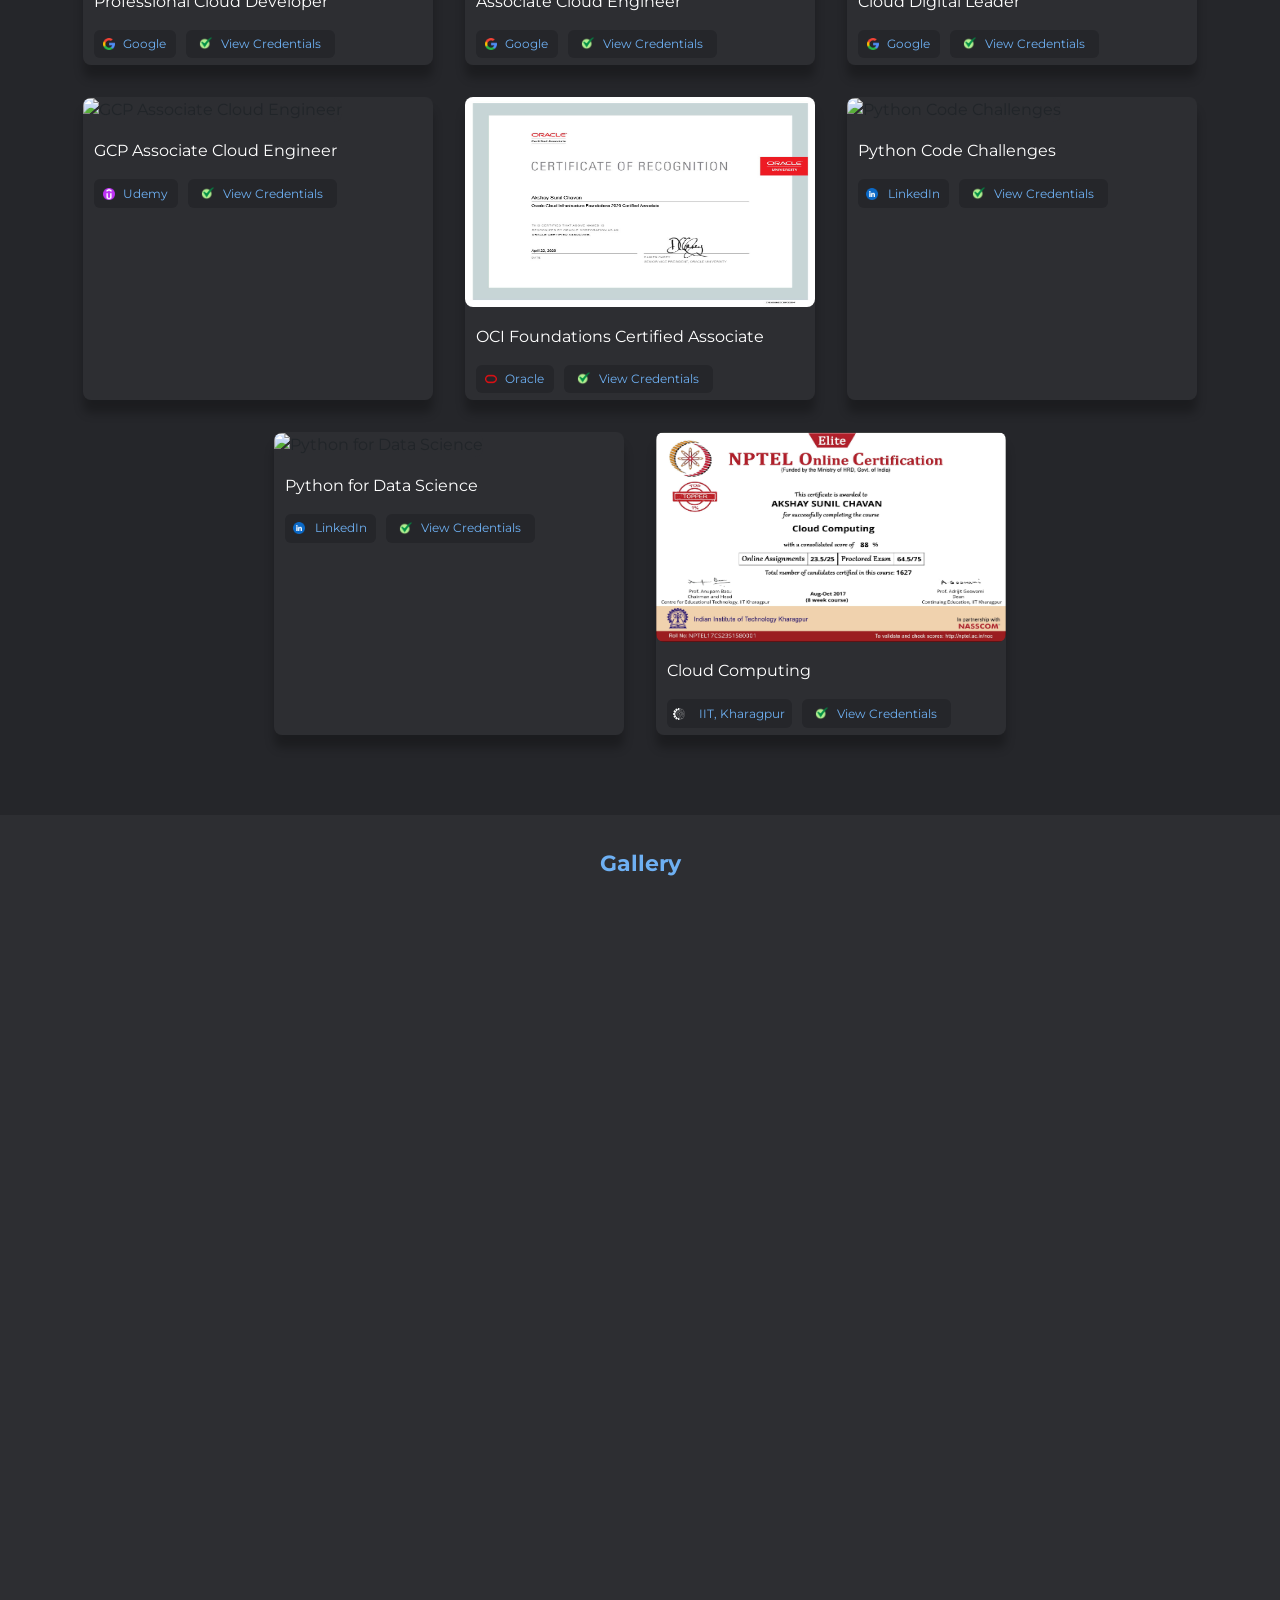
==== commit df78d9e1: "update nav" ====
--- a/src/index.html
+++ b/src/index.html
@@ -201,6 +201,9 @@
           </li>
           <li class="nav-item navbar-action">
             <a href="#certifications" class="nav-link">Certifications</a>
+          </li>
+          <li class="nav-item navbar-action">
+            <a href="#gallery-div" class="nav-link">Gallery</a>
           </li>
         </ul>
       </div>
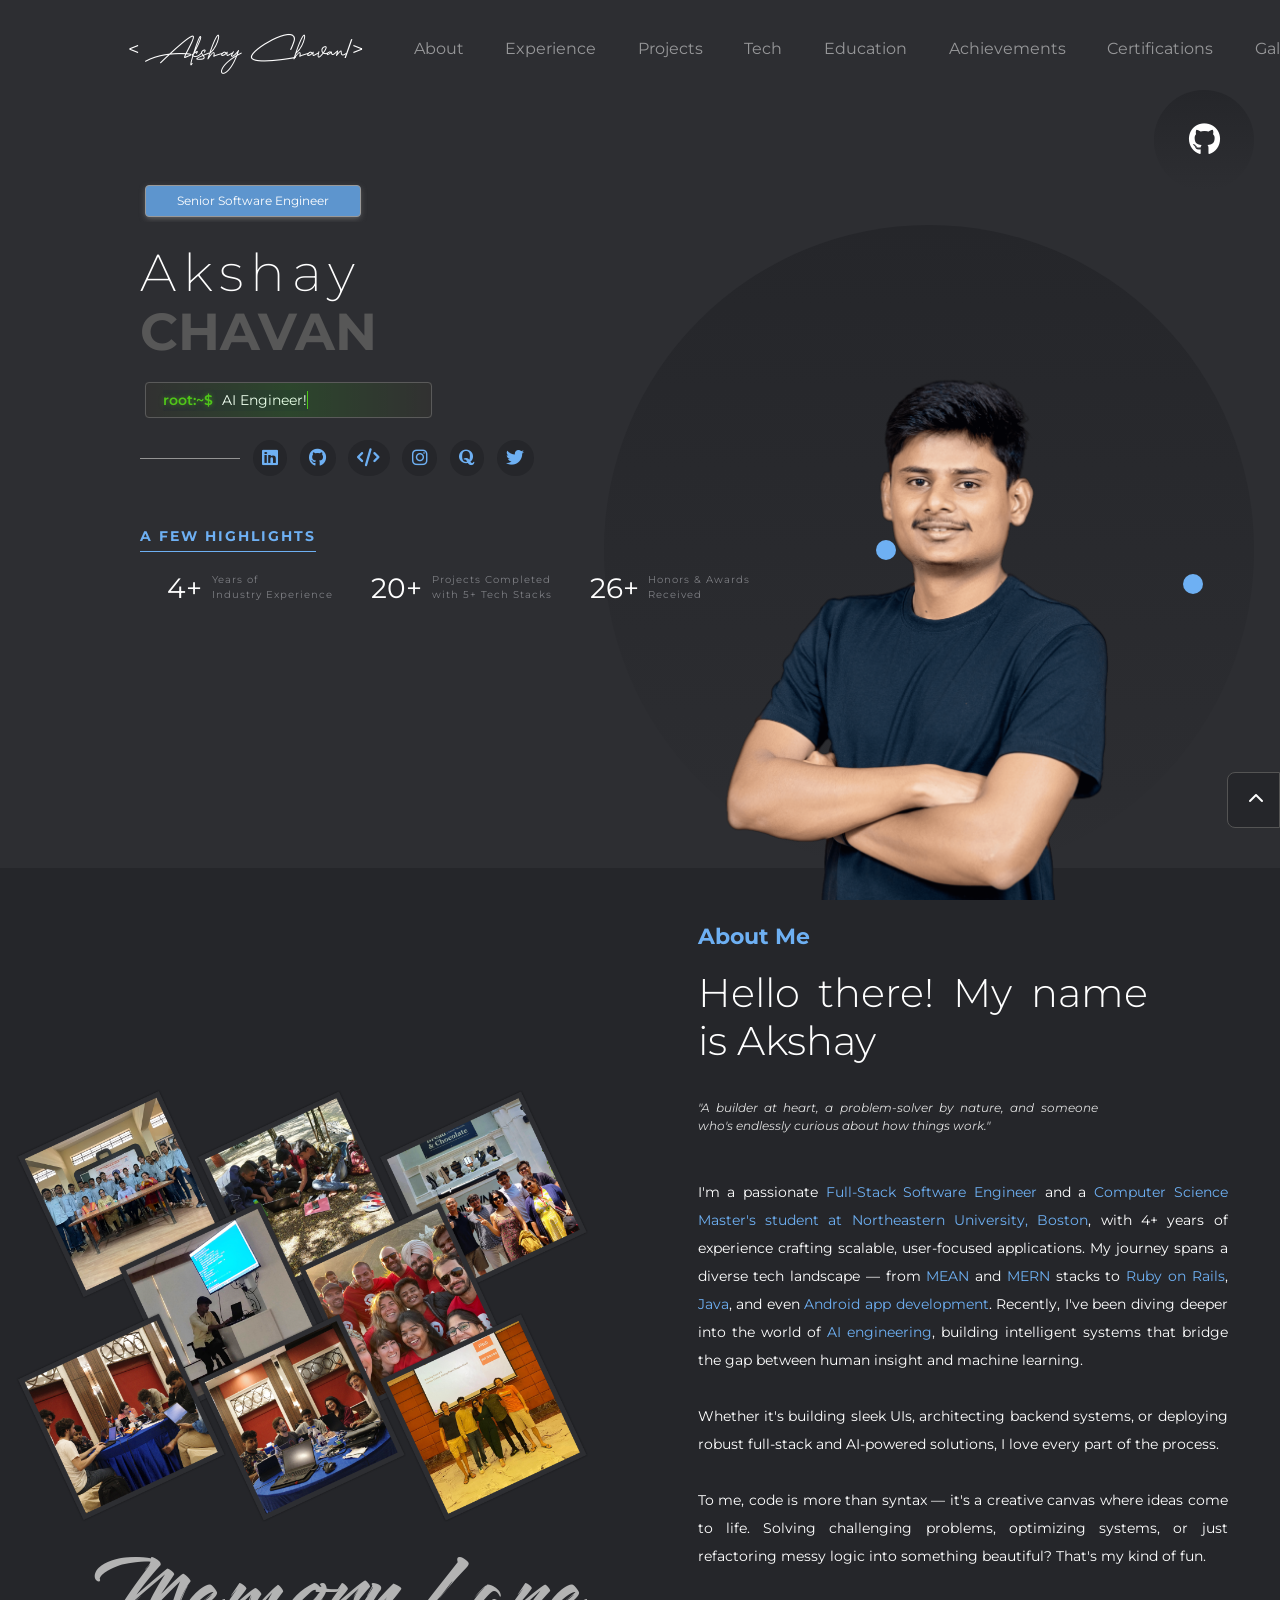
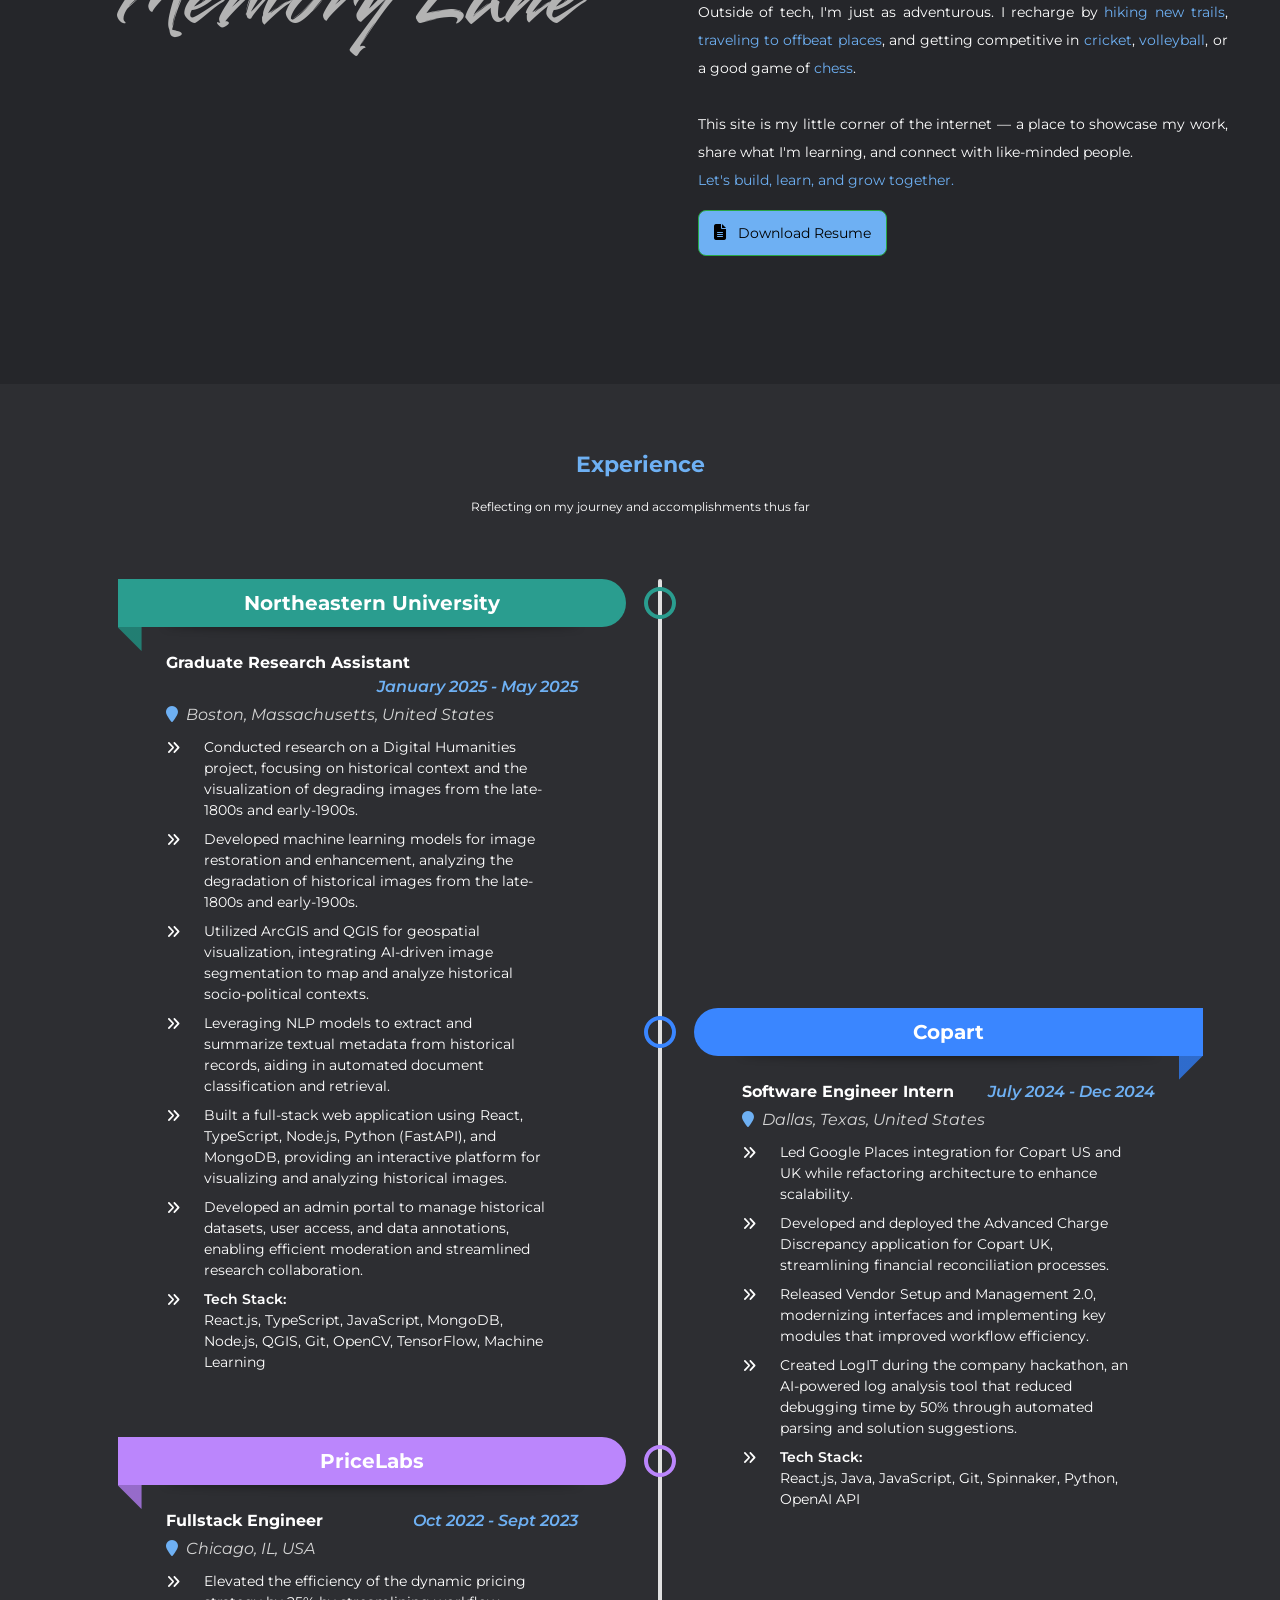
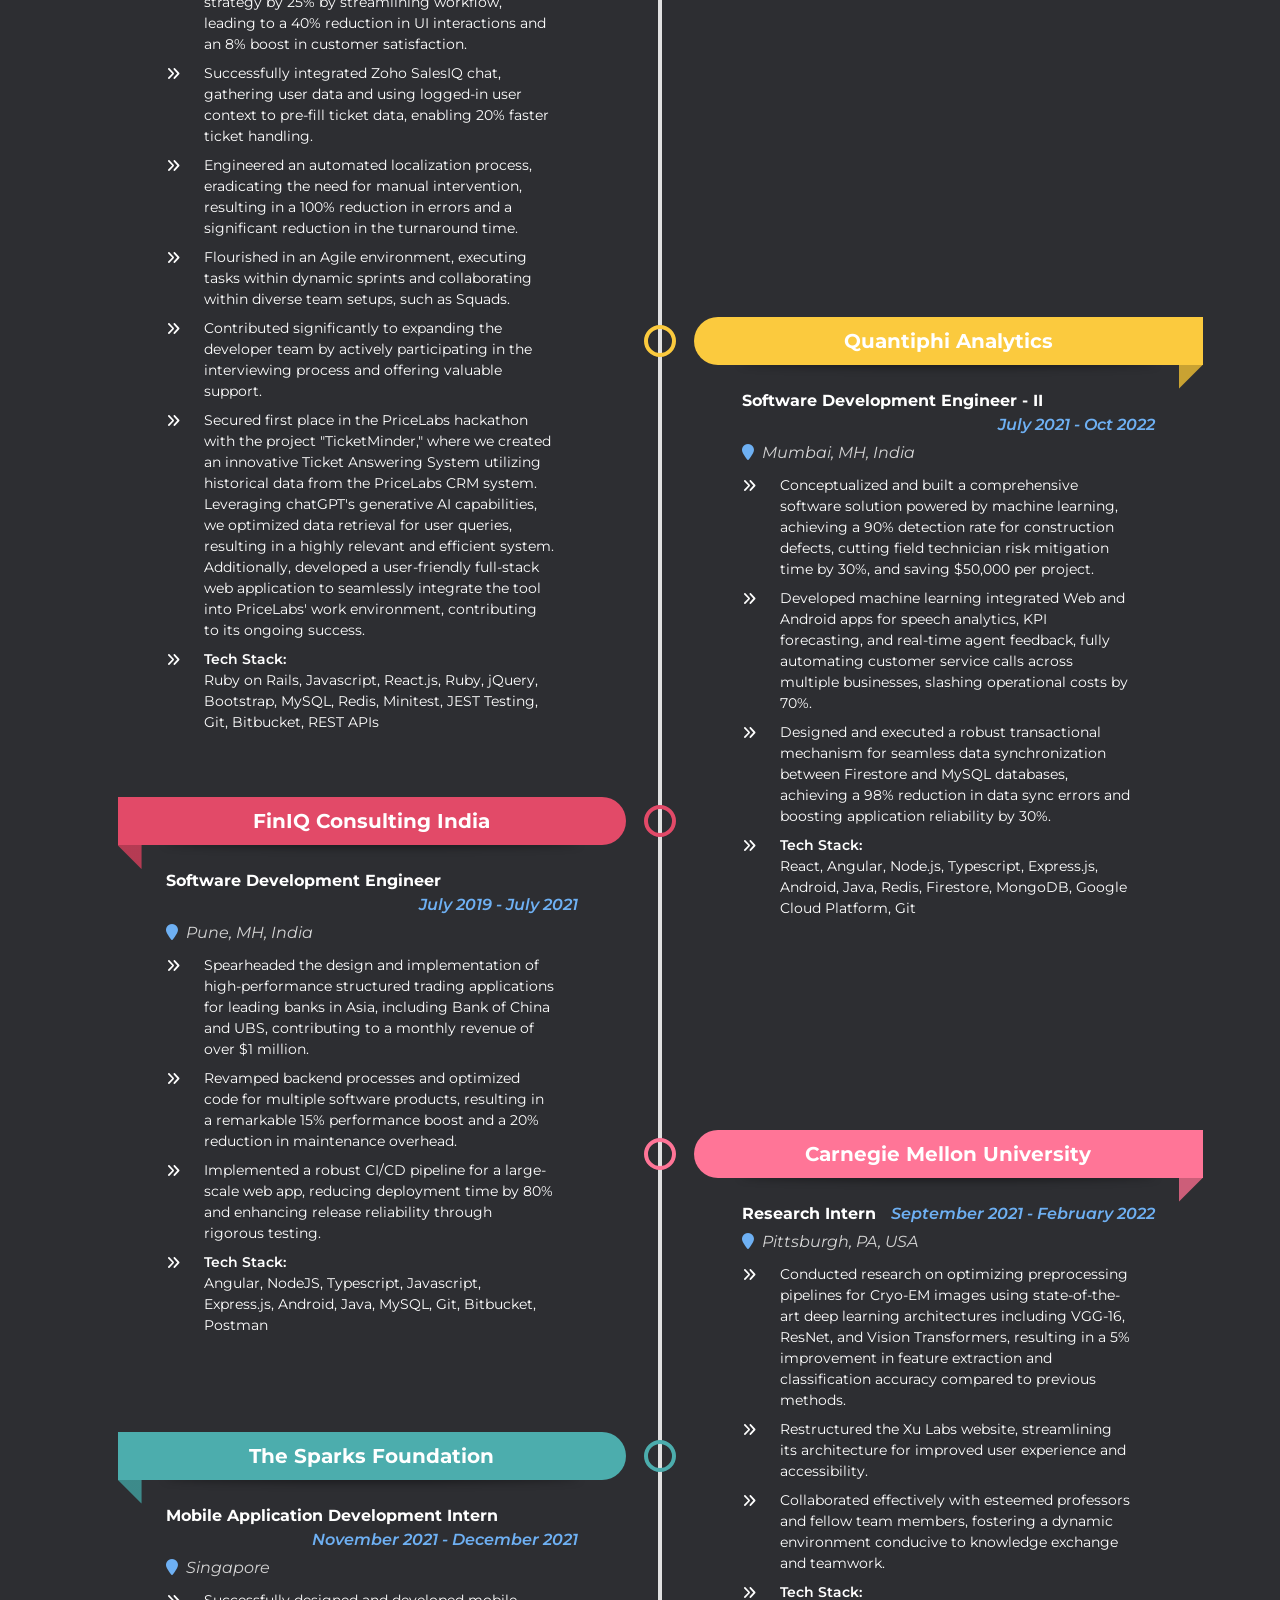
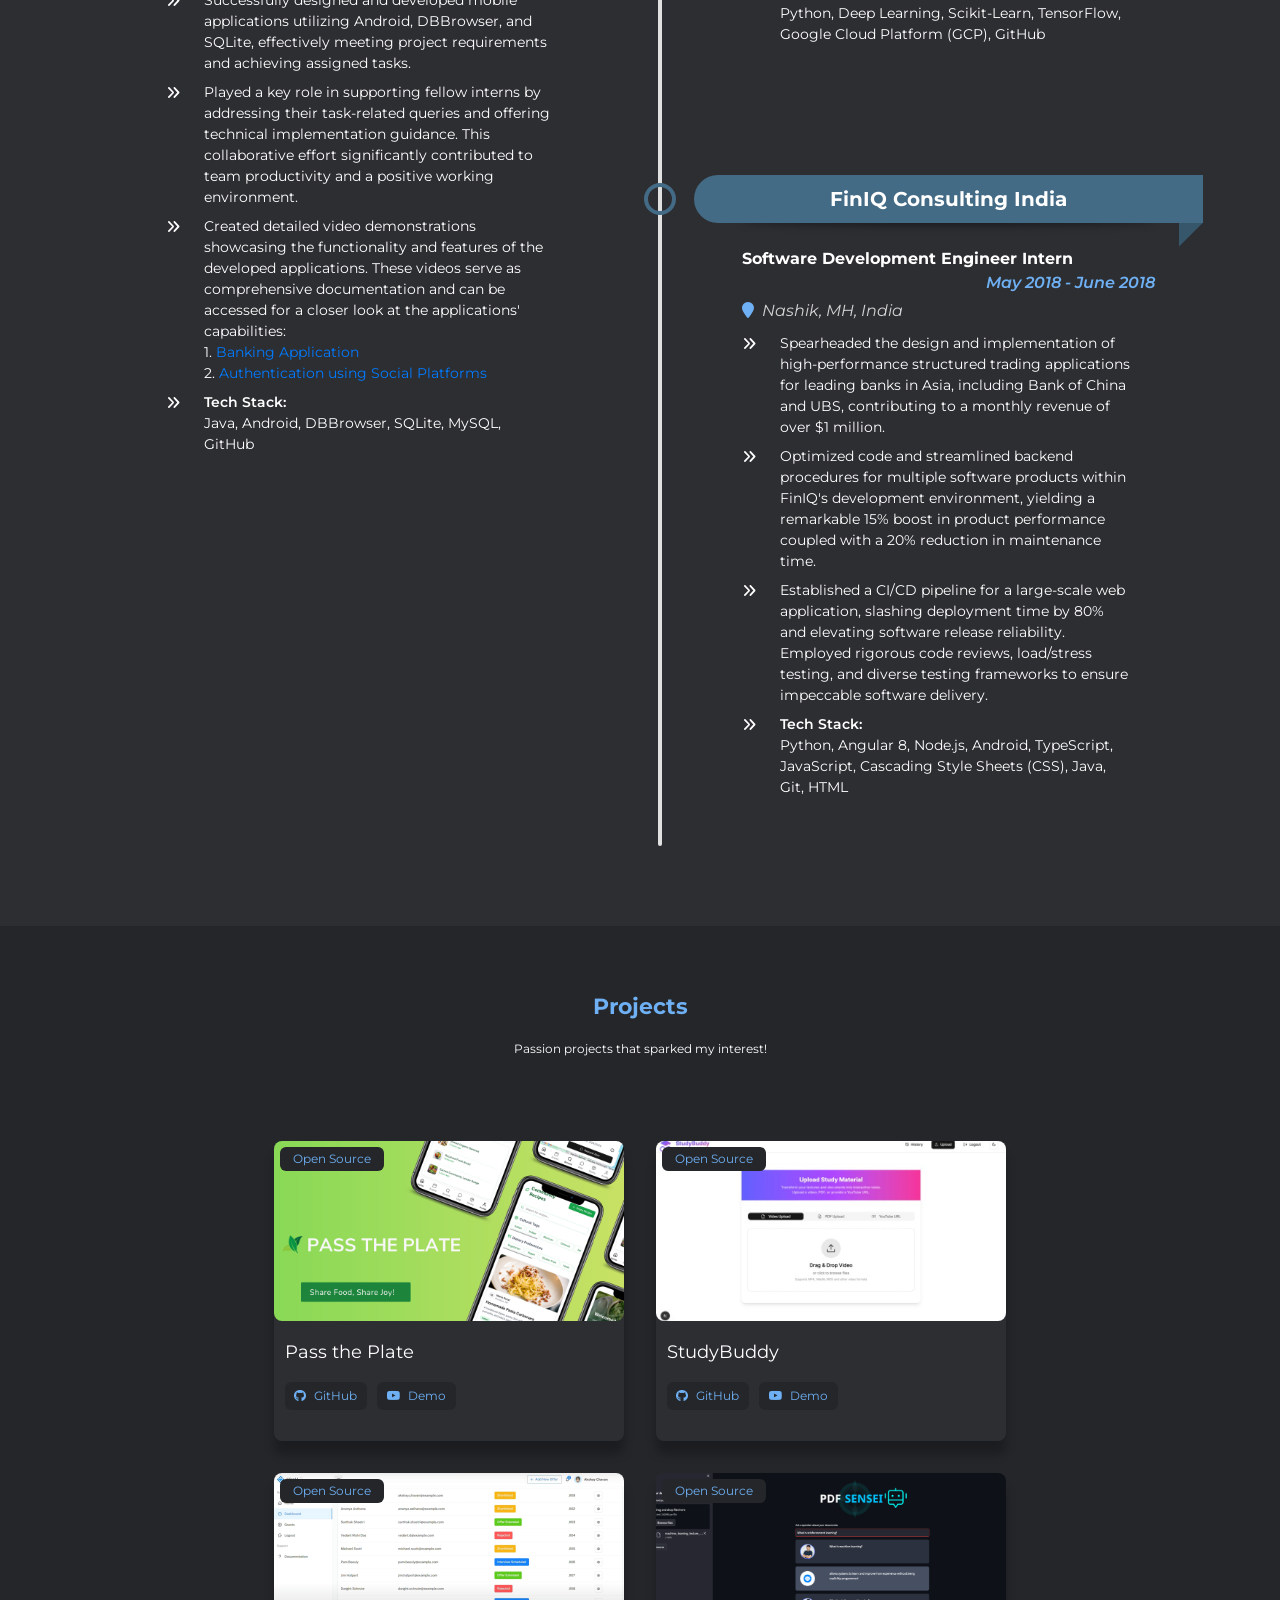
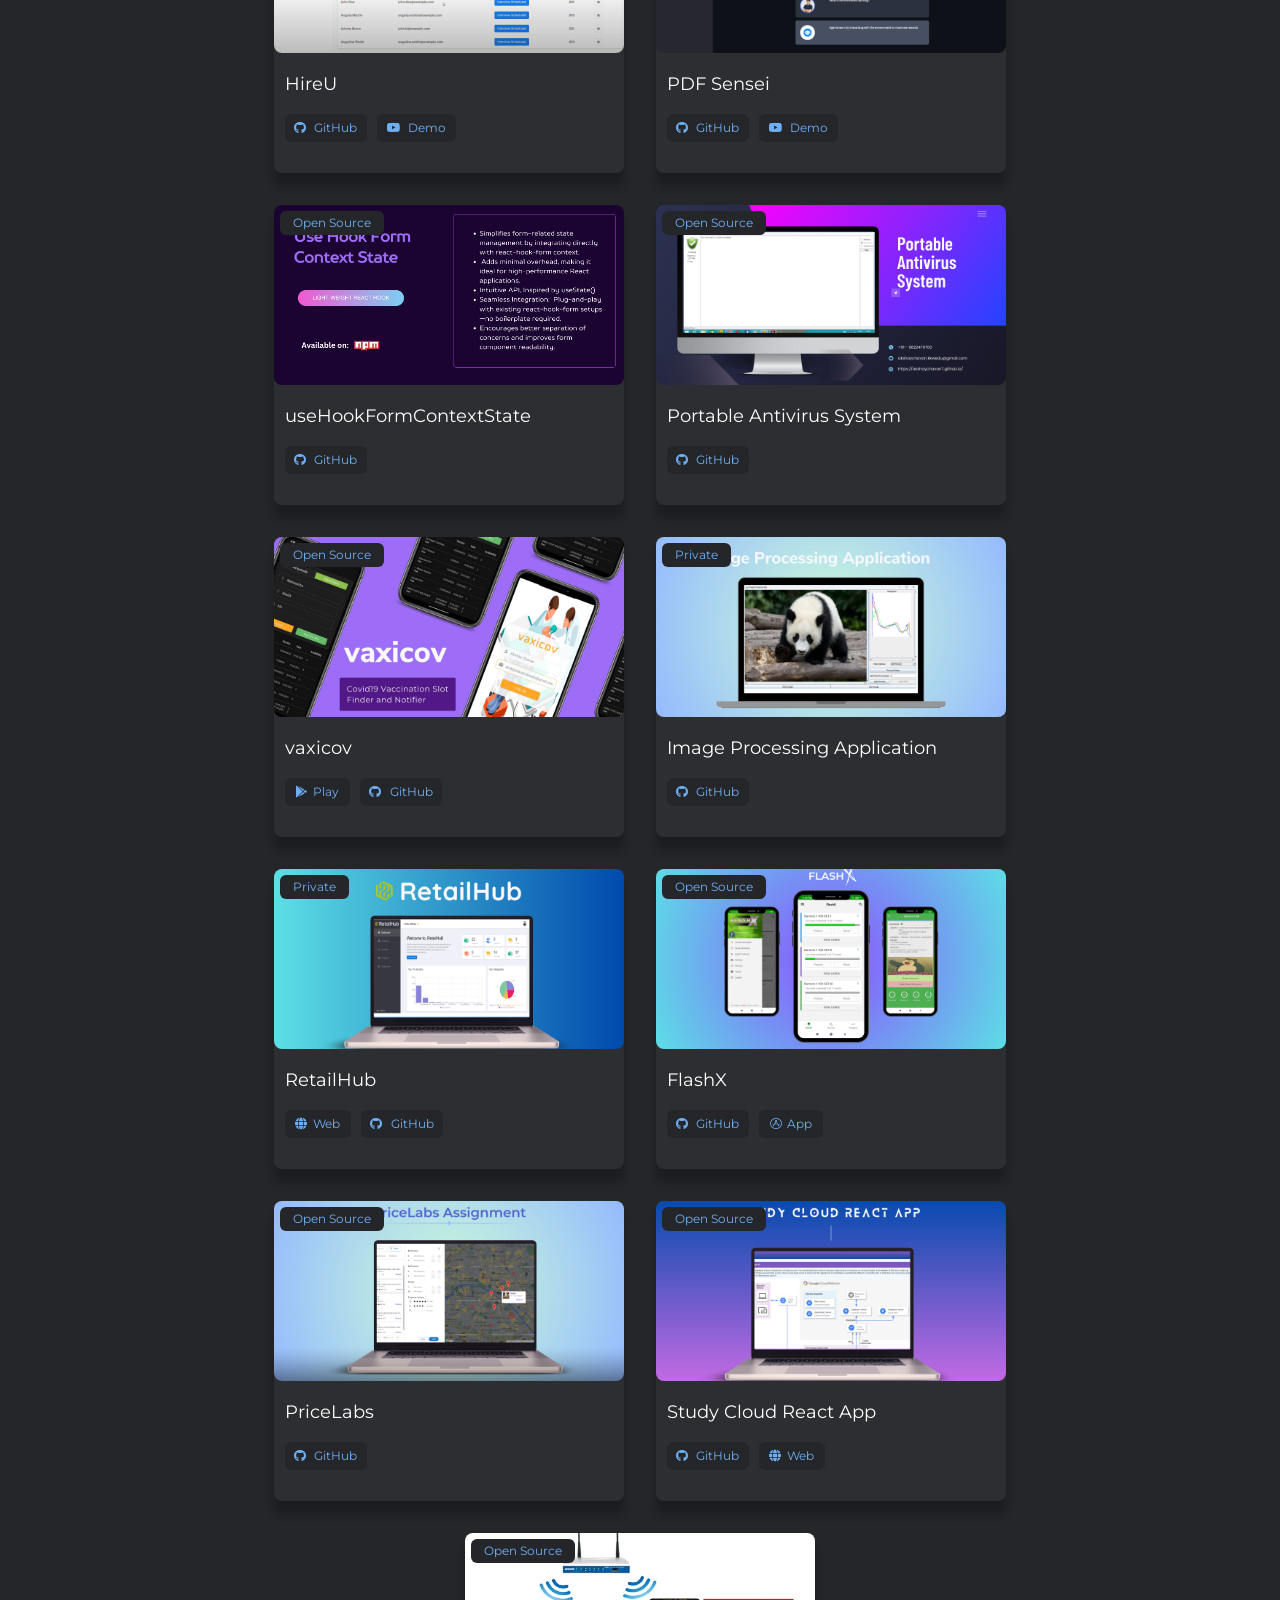
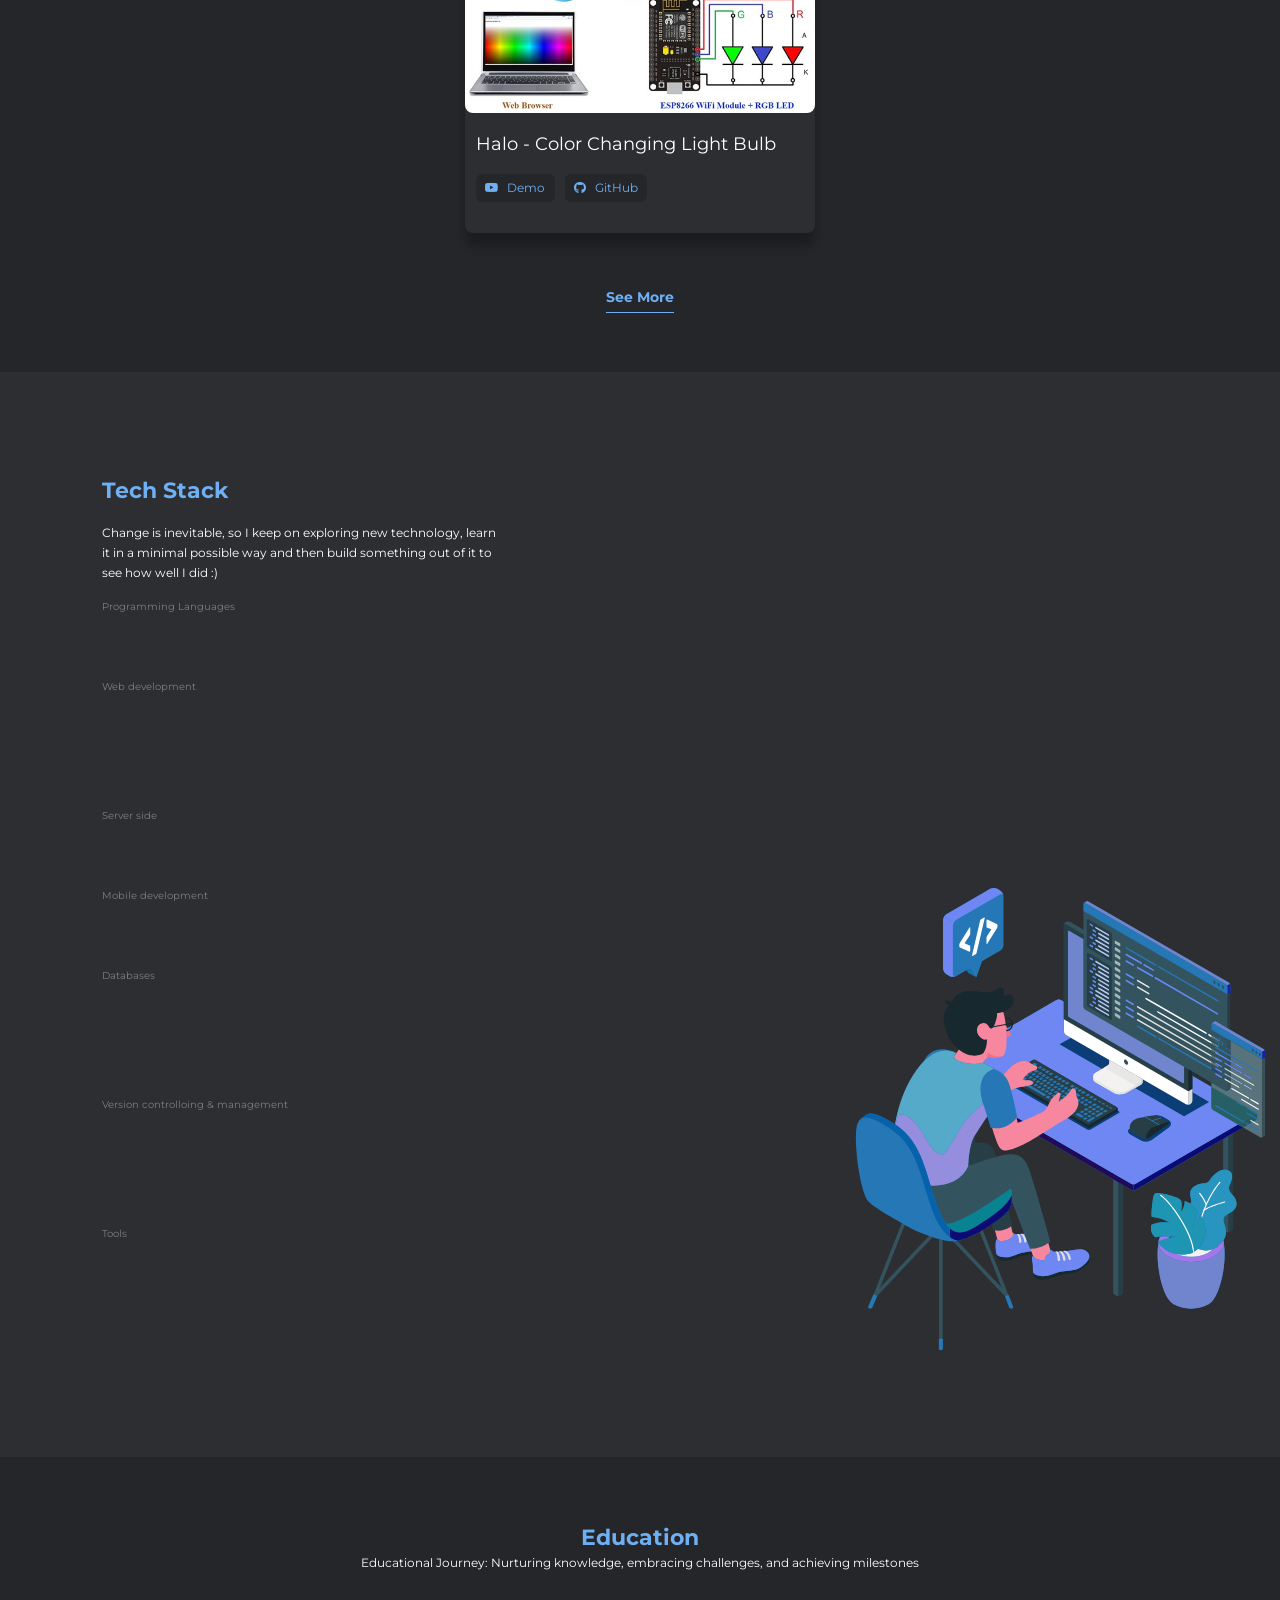
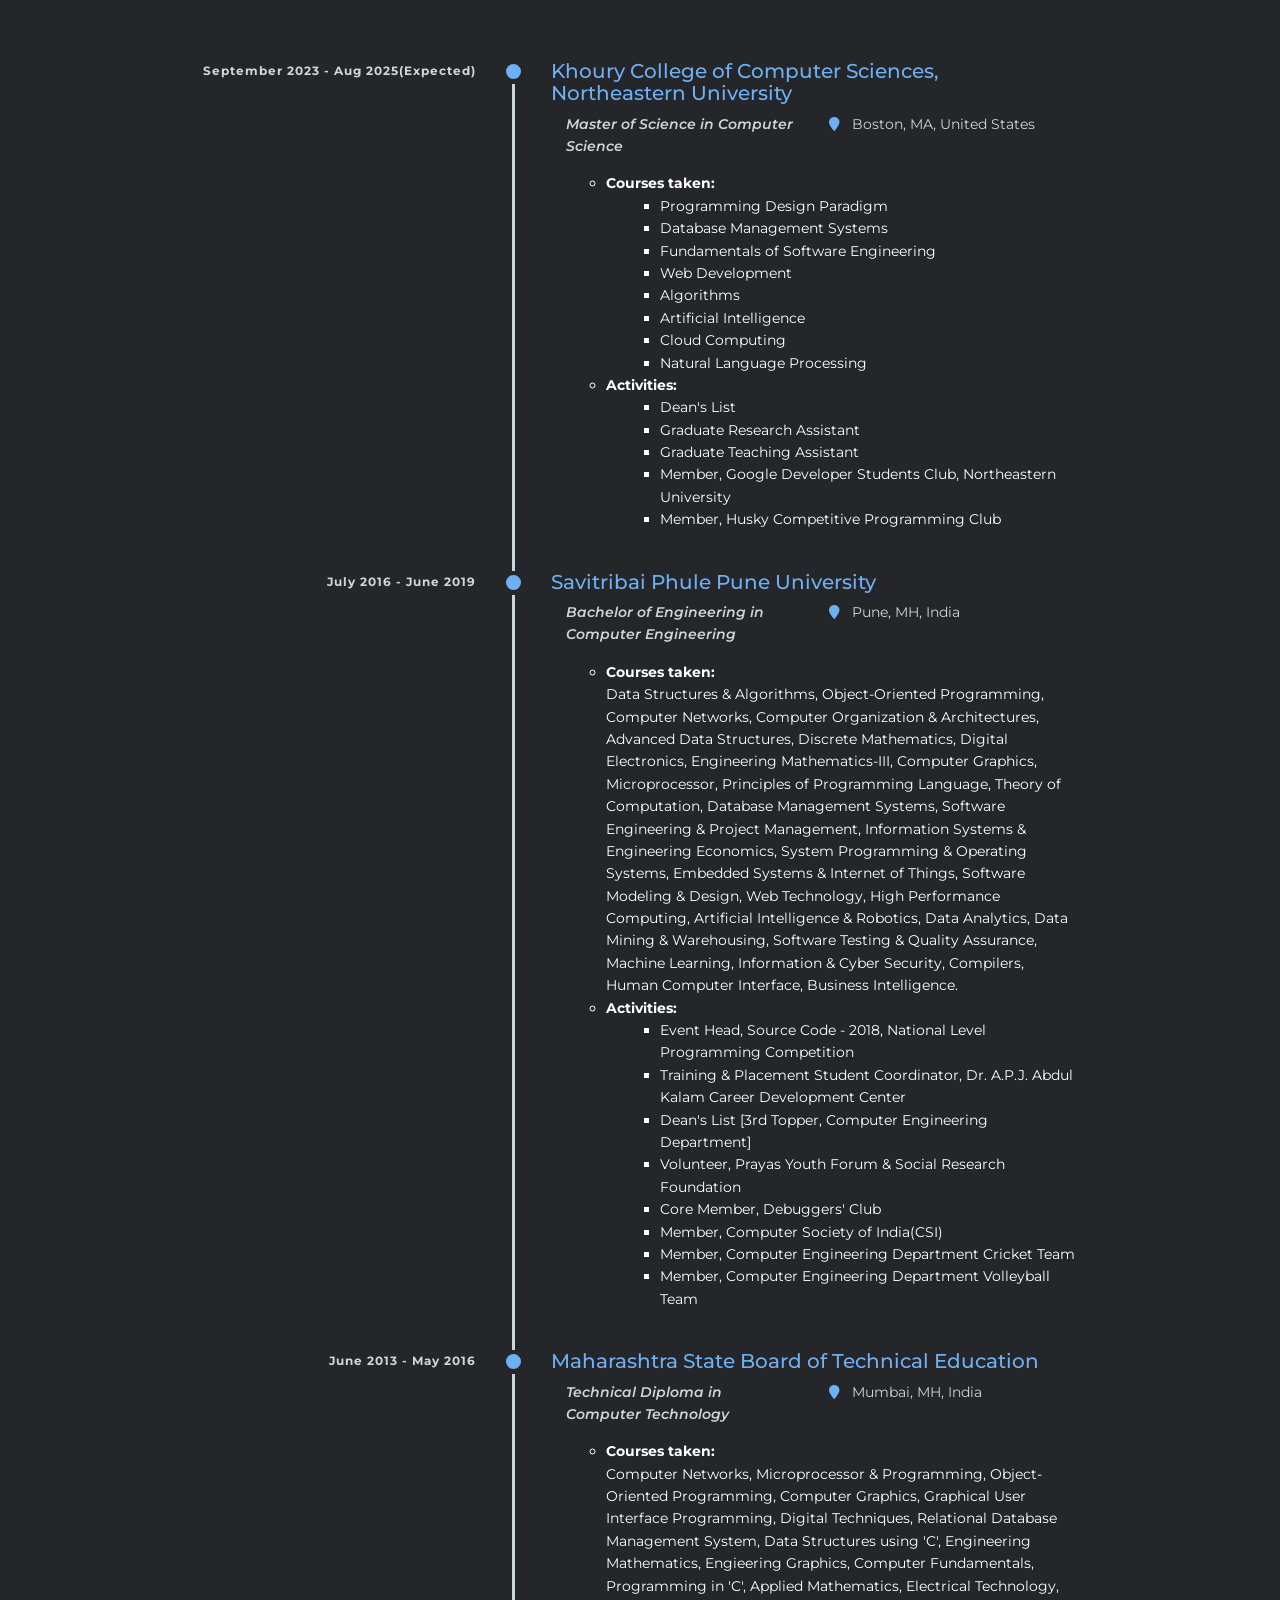
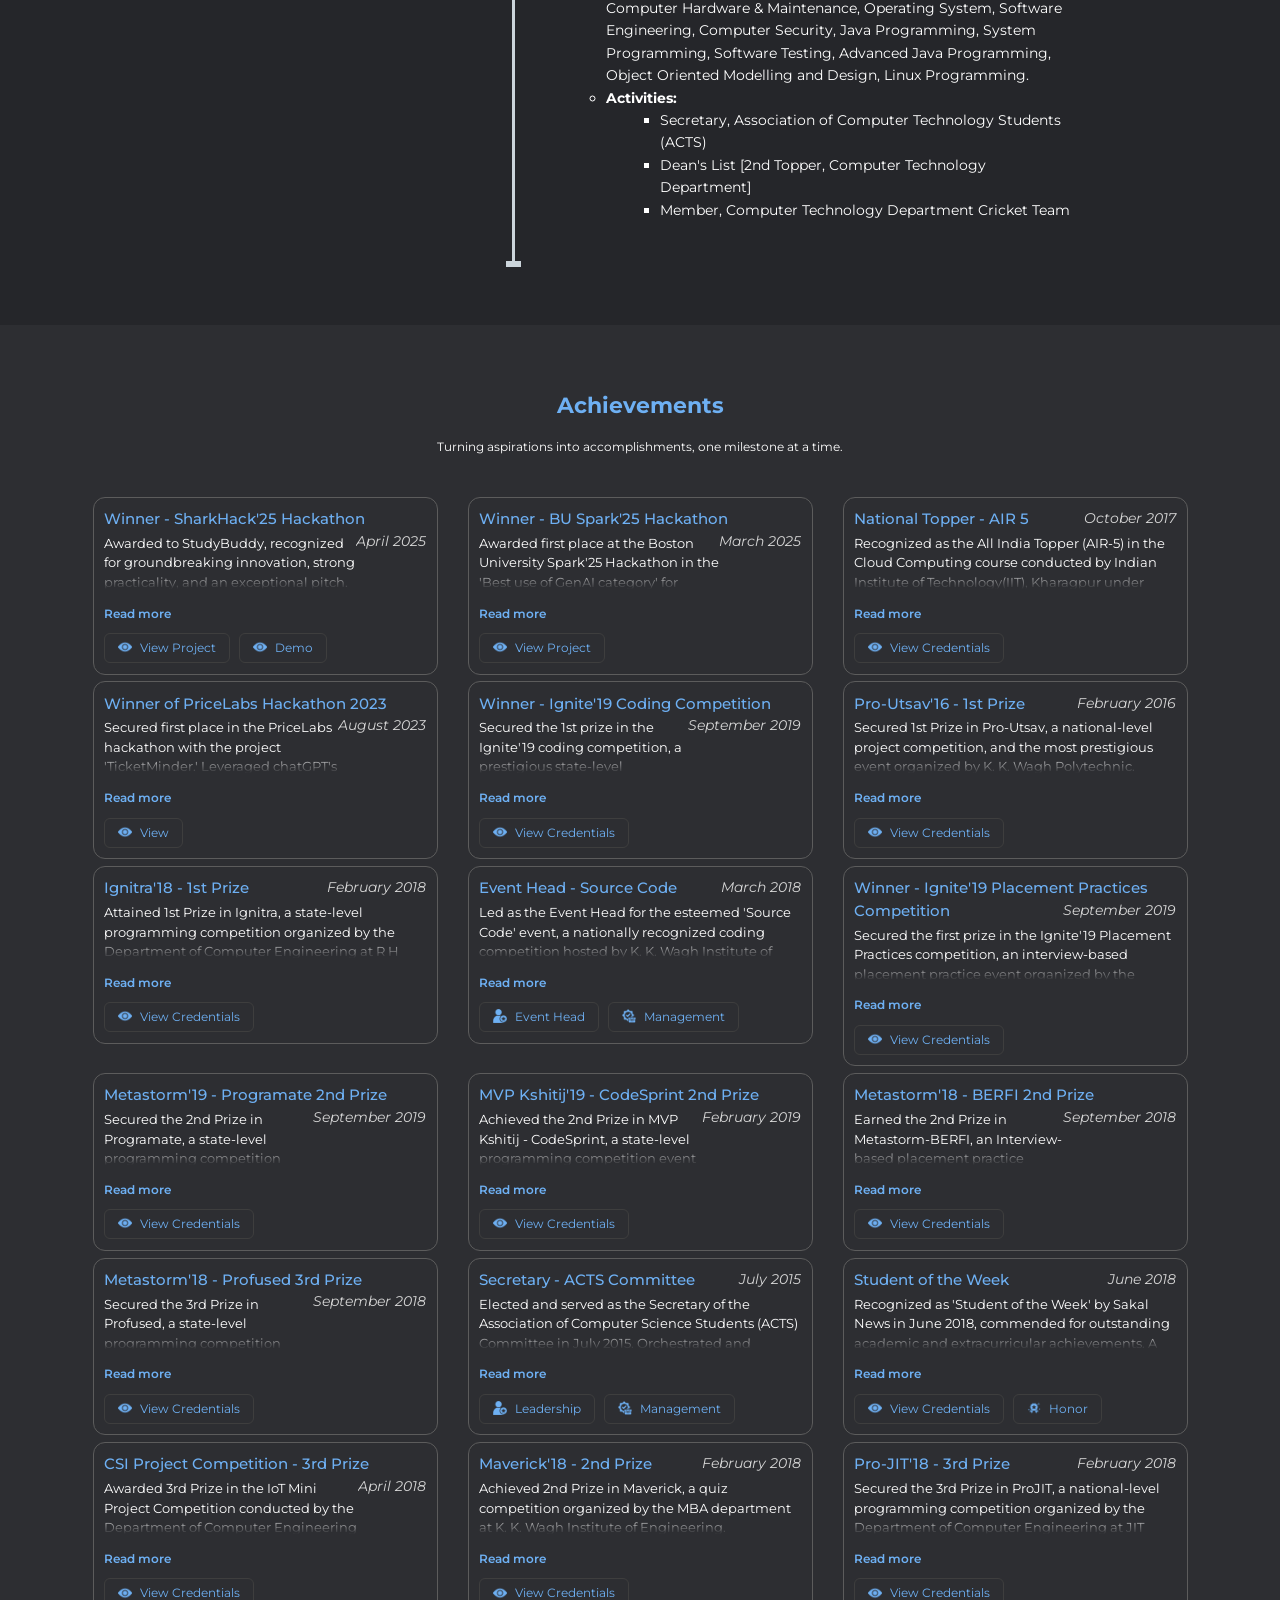
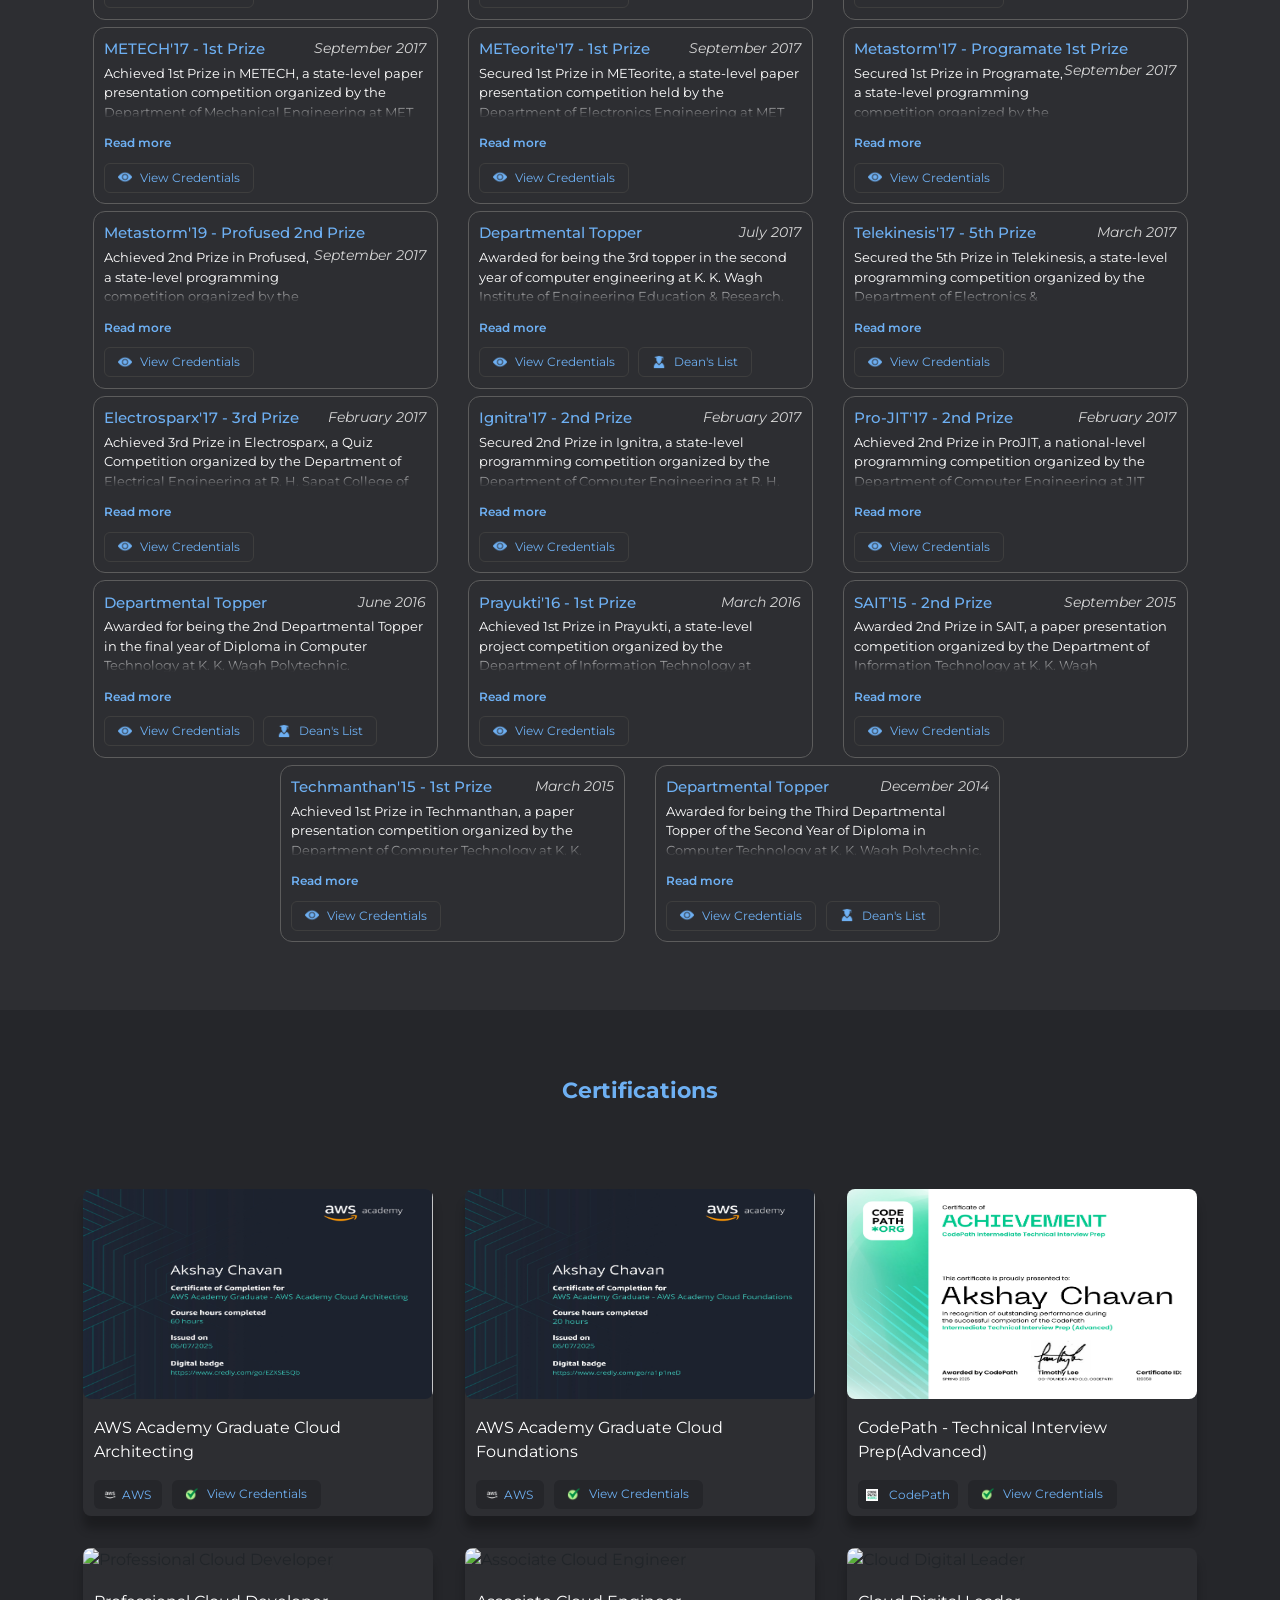
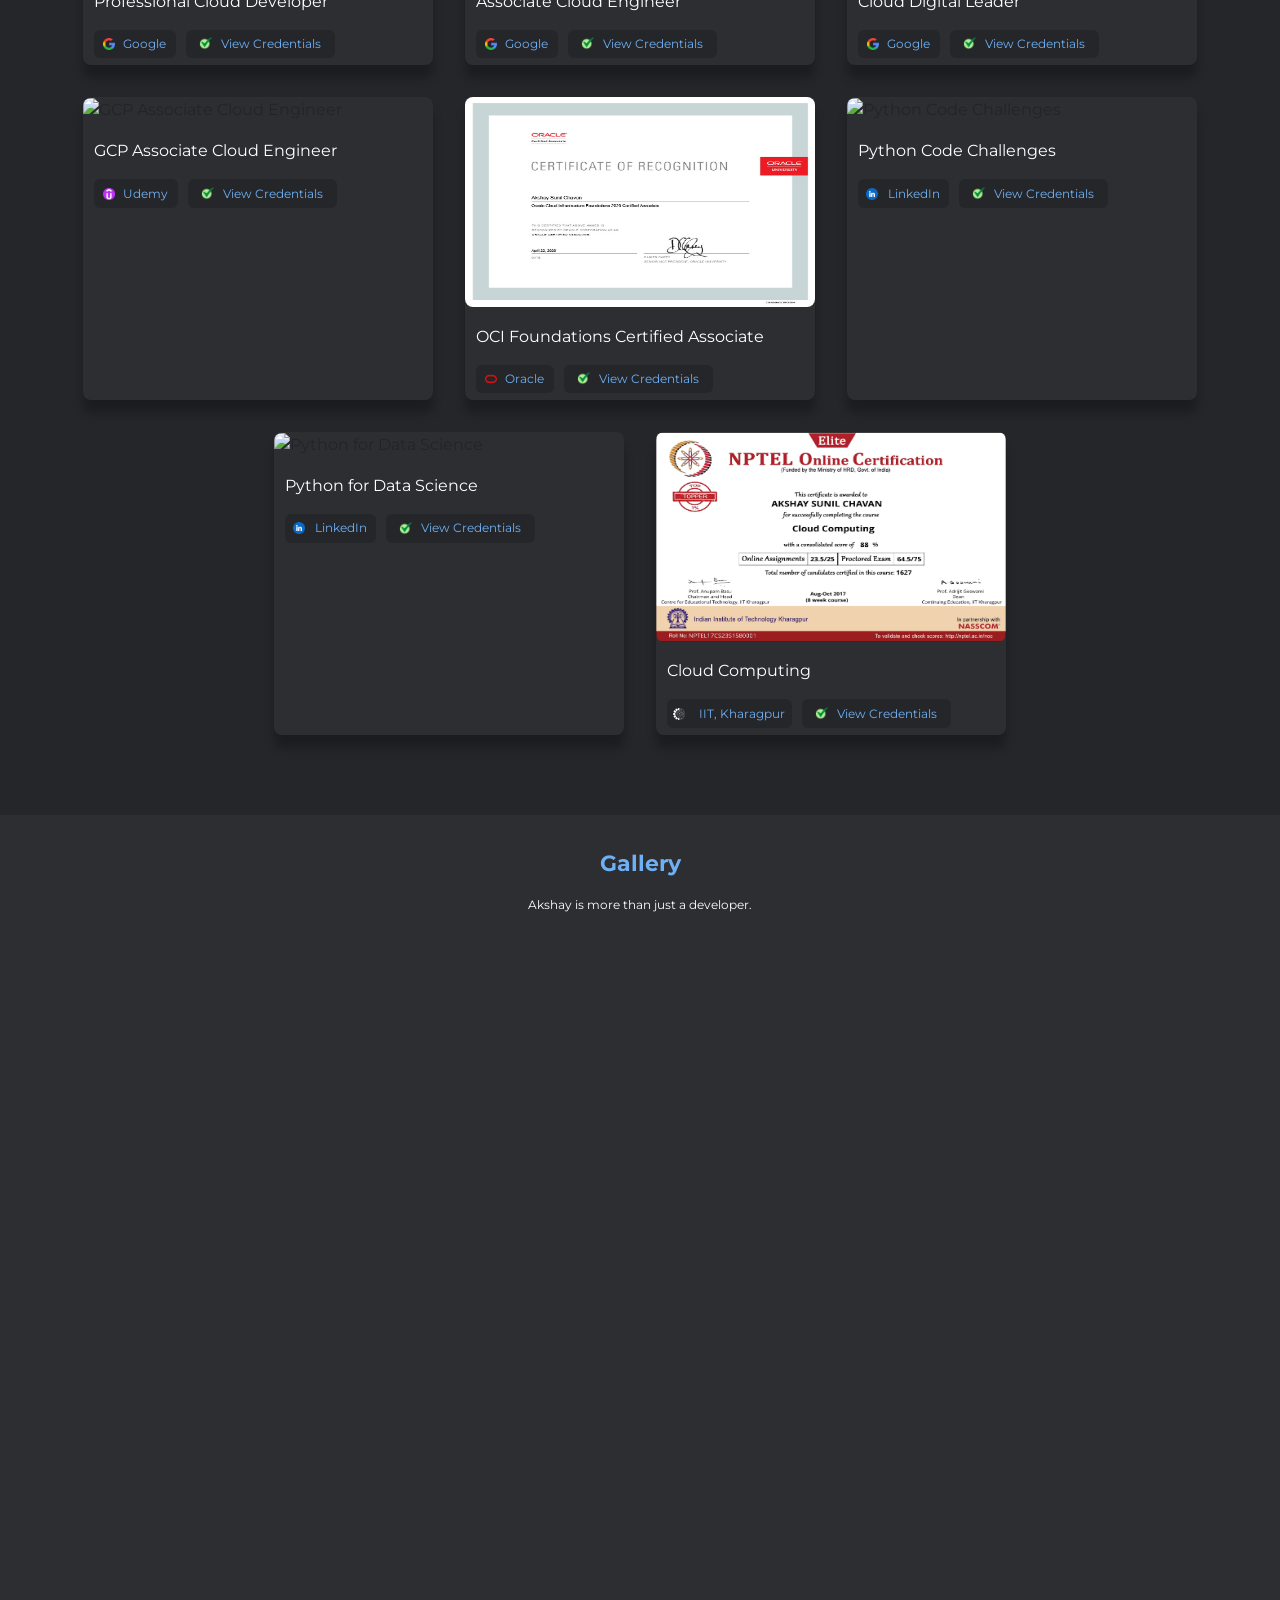
==== commit 680481c1: "add tagline for gallery" ====
--- a/src/index.html
+++ b/src/index.html
@@ -676,6 +676,9 @@
     <!-- Gallery -->
     <div id="gallery-div" class="container-fluid gallery-div">
       <p id="tech-stack-title">Gallery</p>
+      <p id="achievements-subtitle" class="achievements-subtitle">
+        Akshay is more than just a developer. 
+      </p>
       <div id="gallery" class="gallery"></div>
     </div>
     <!-- Gallery end -->
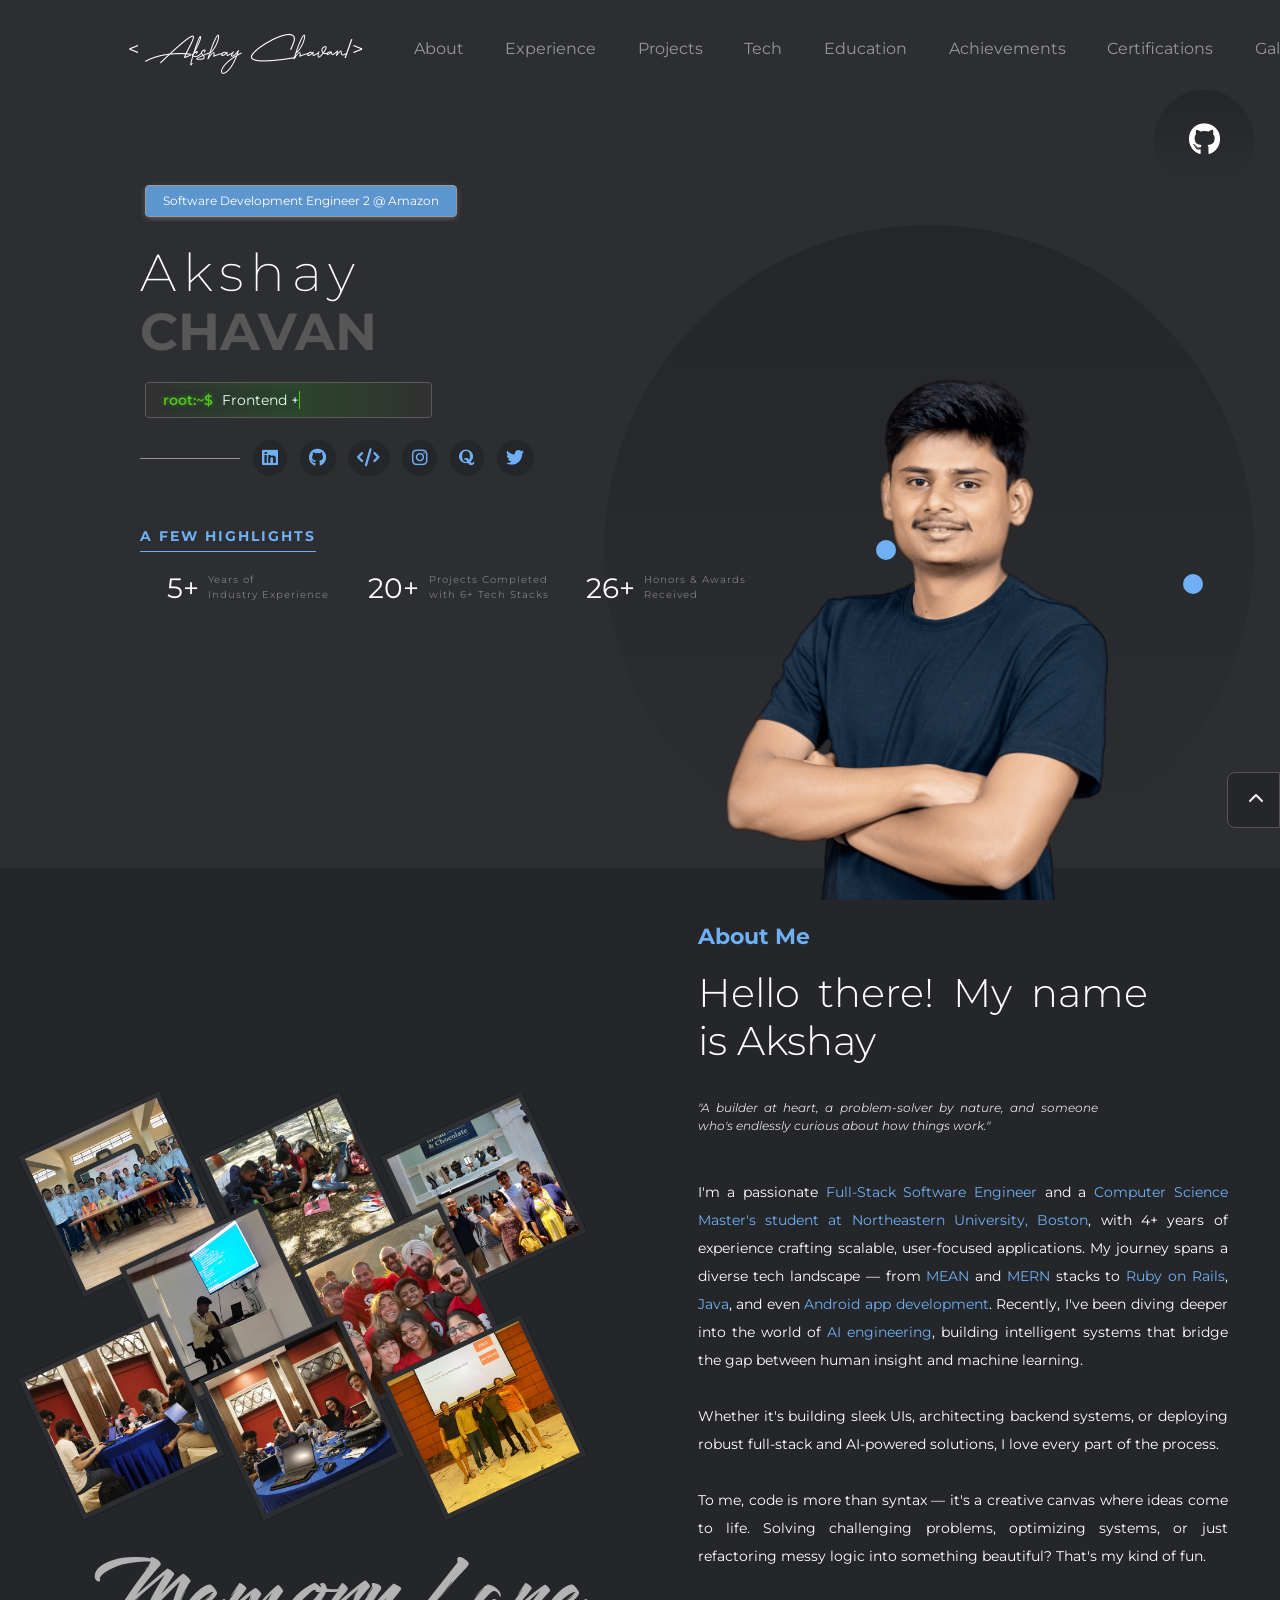
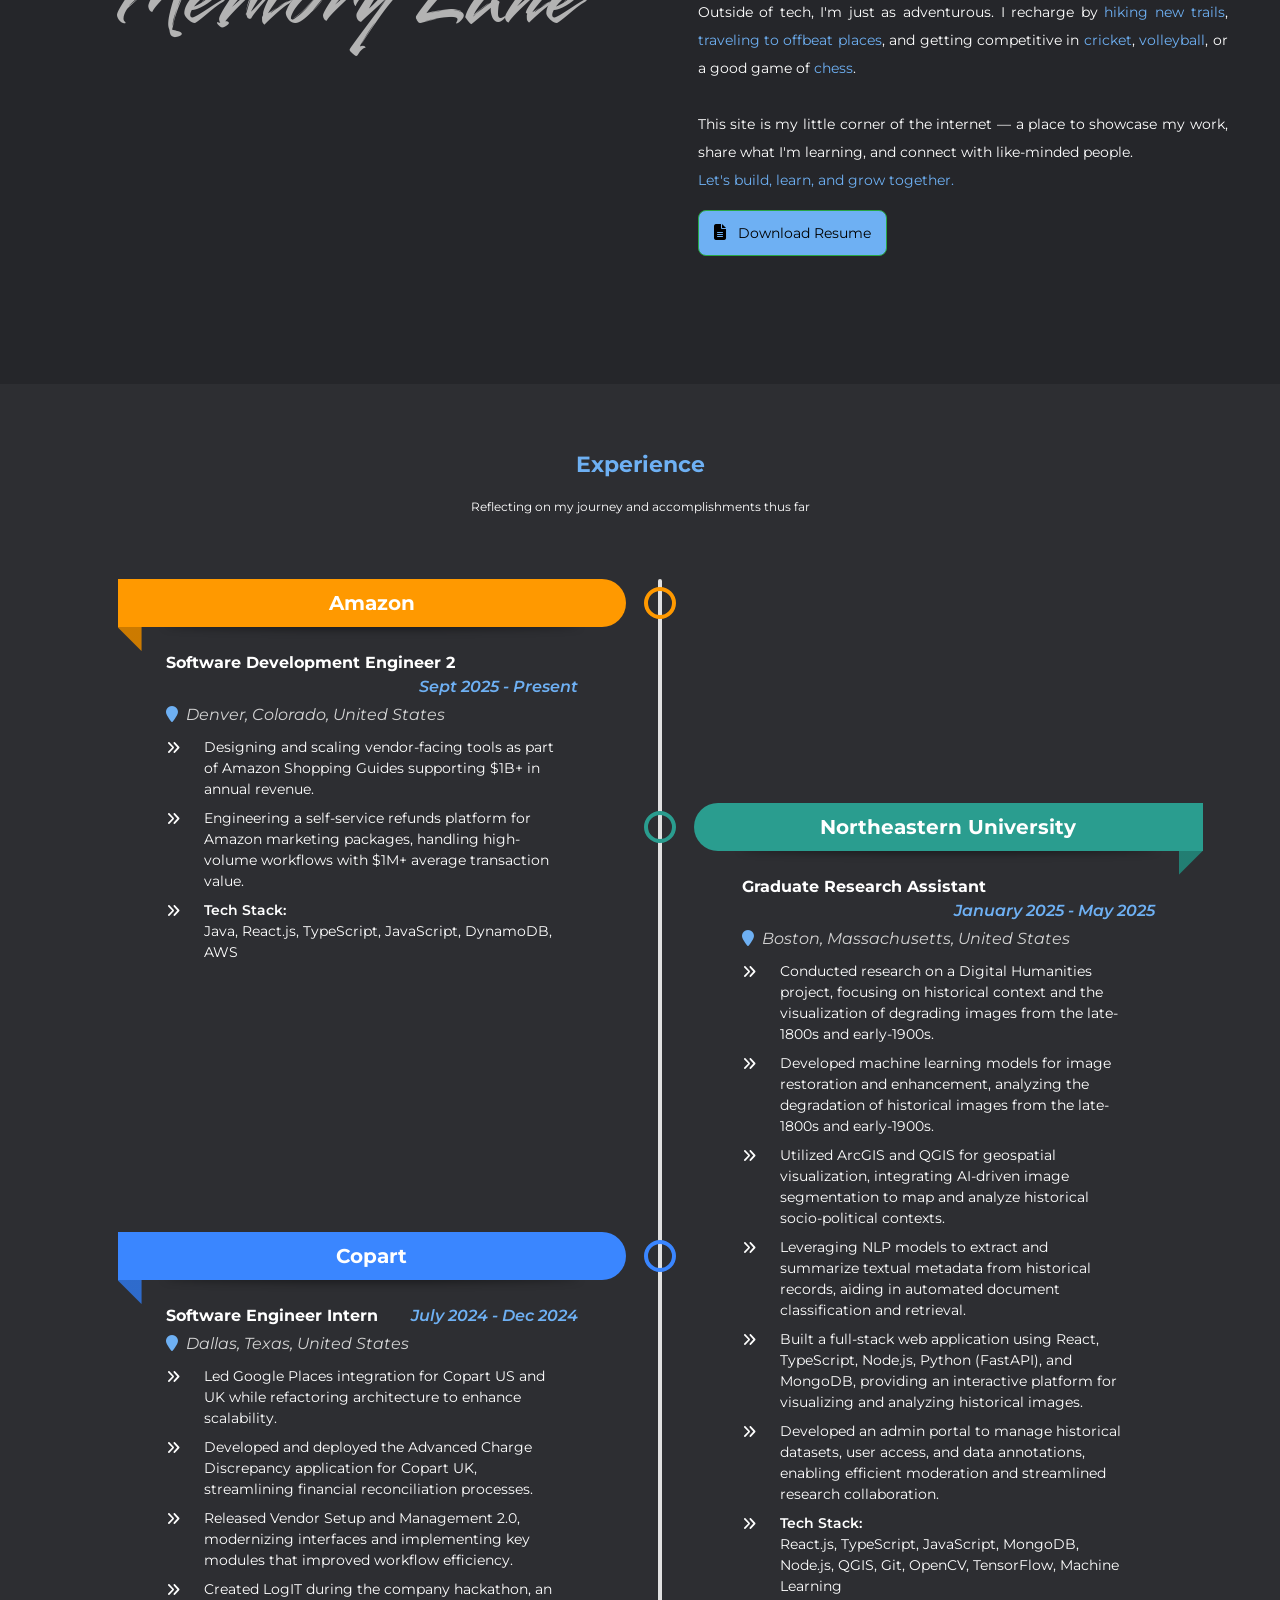
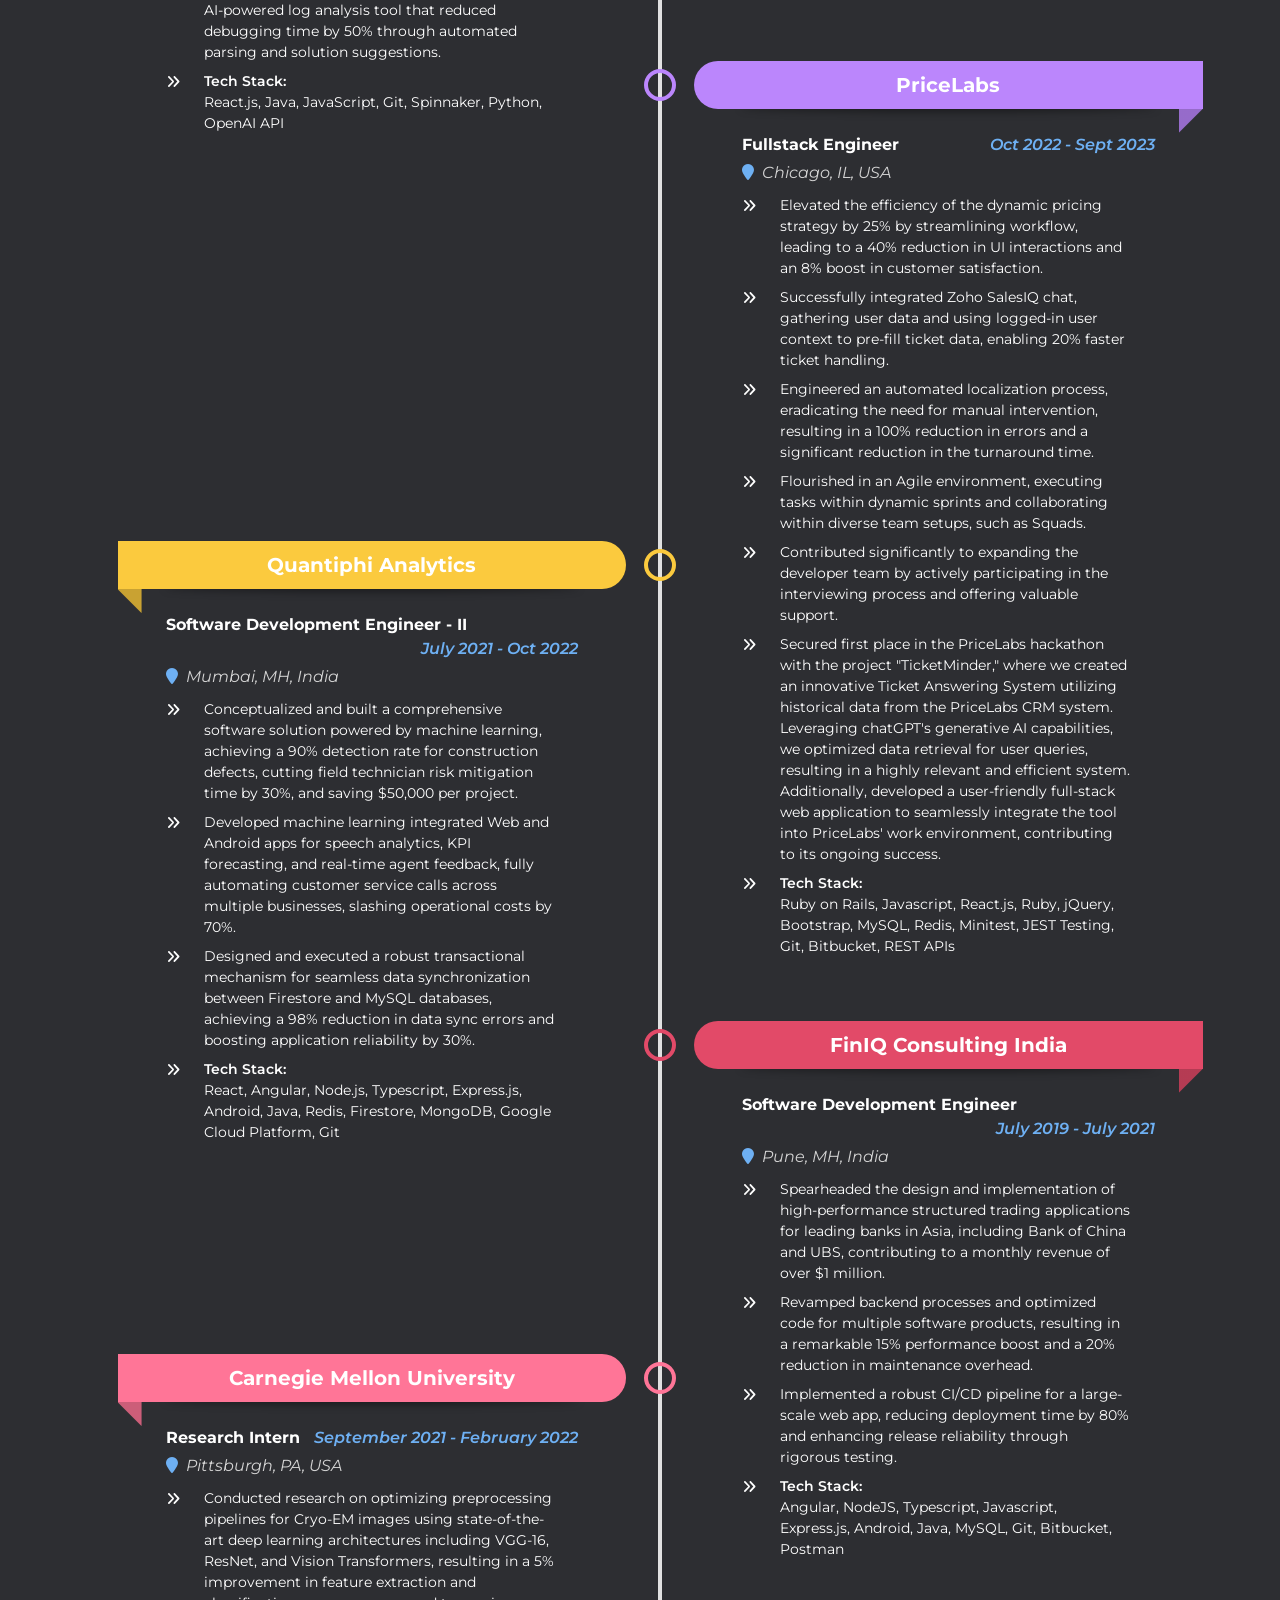
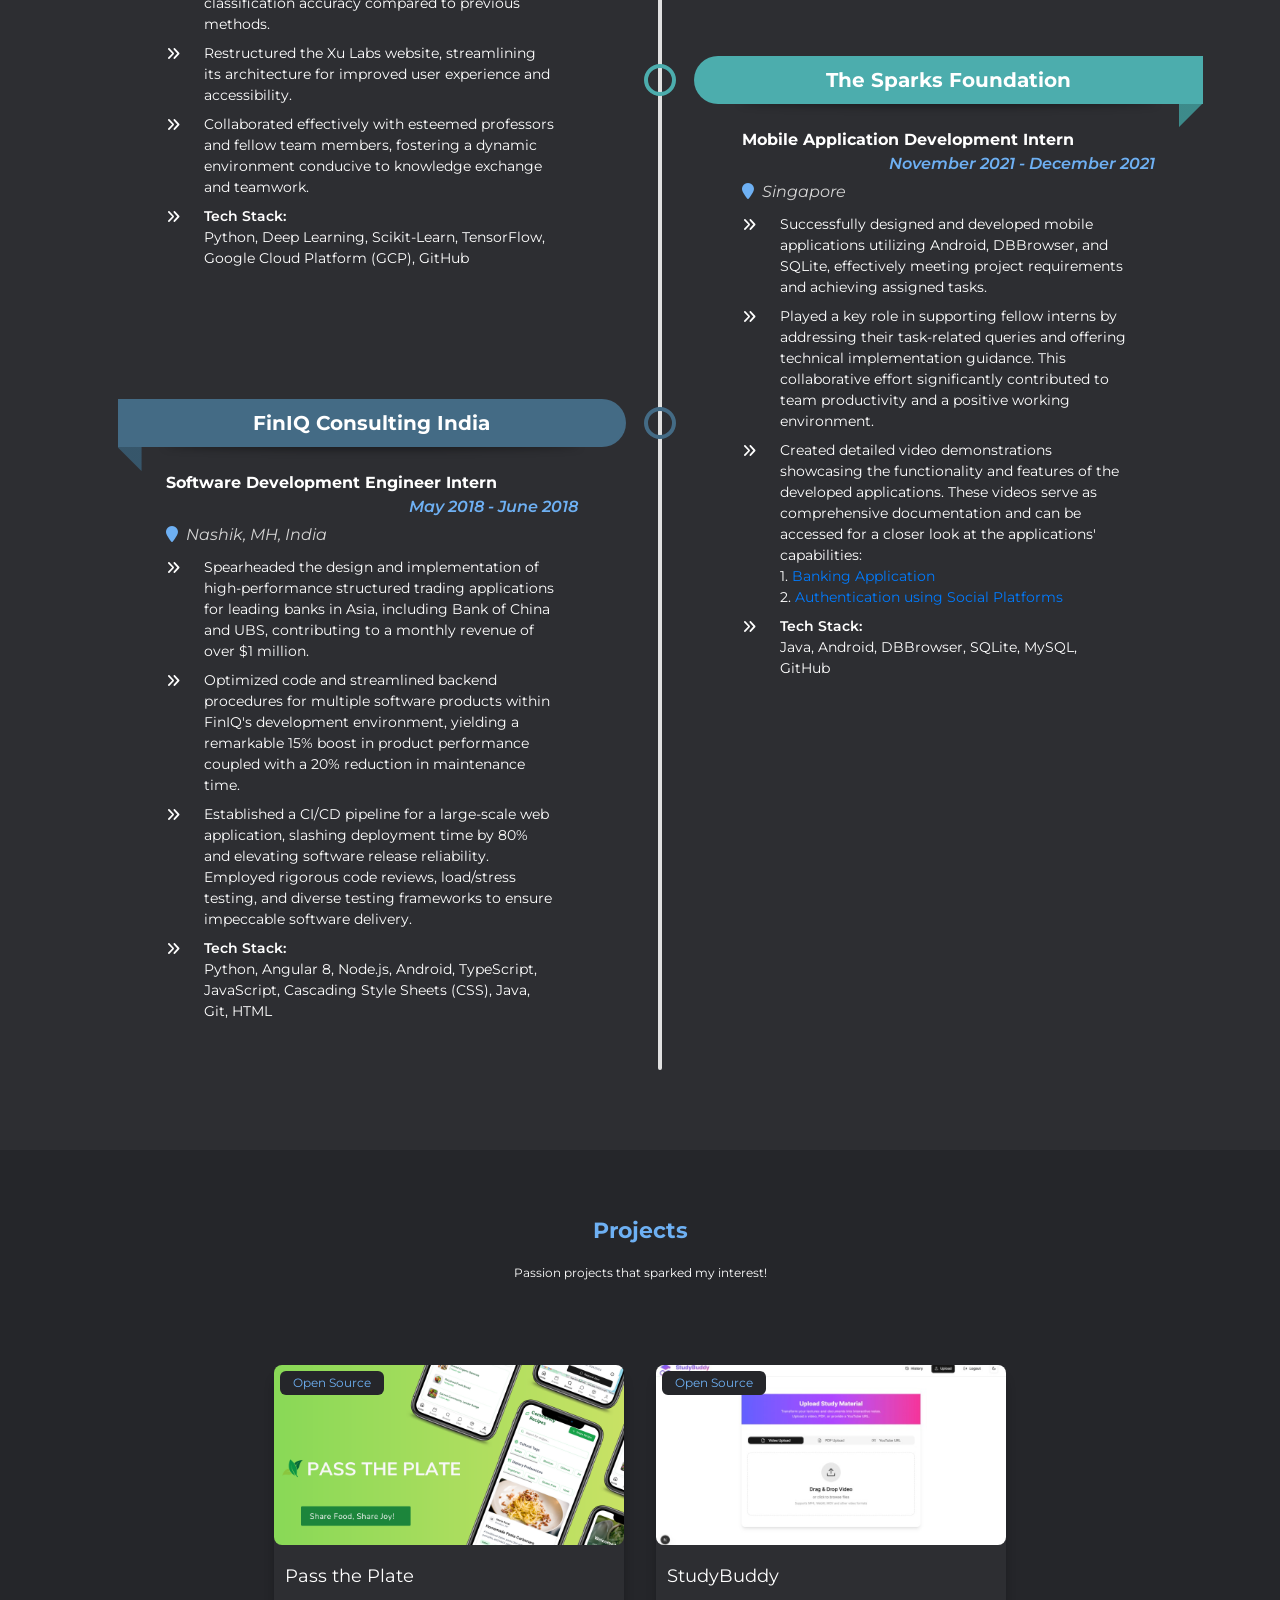
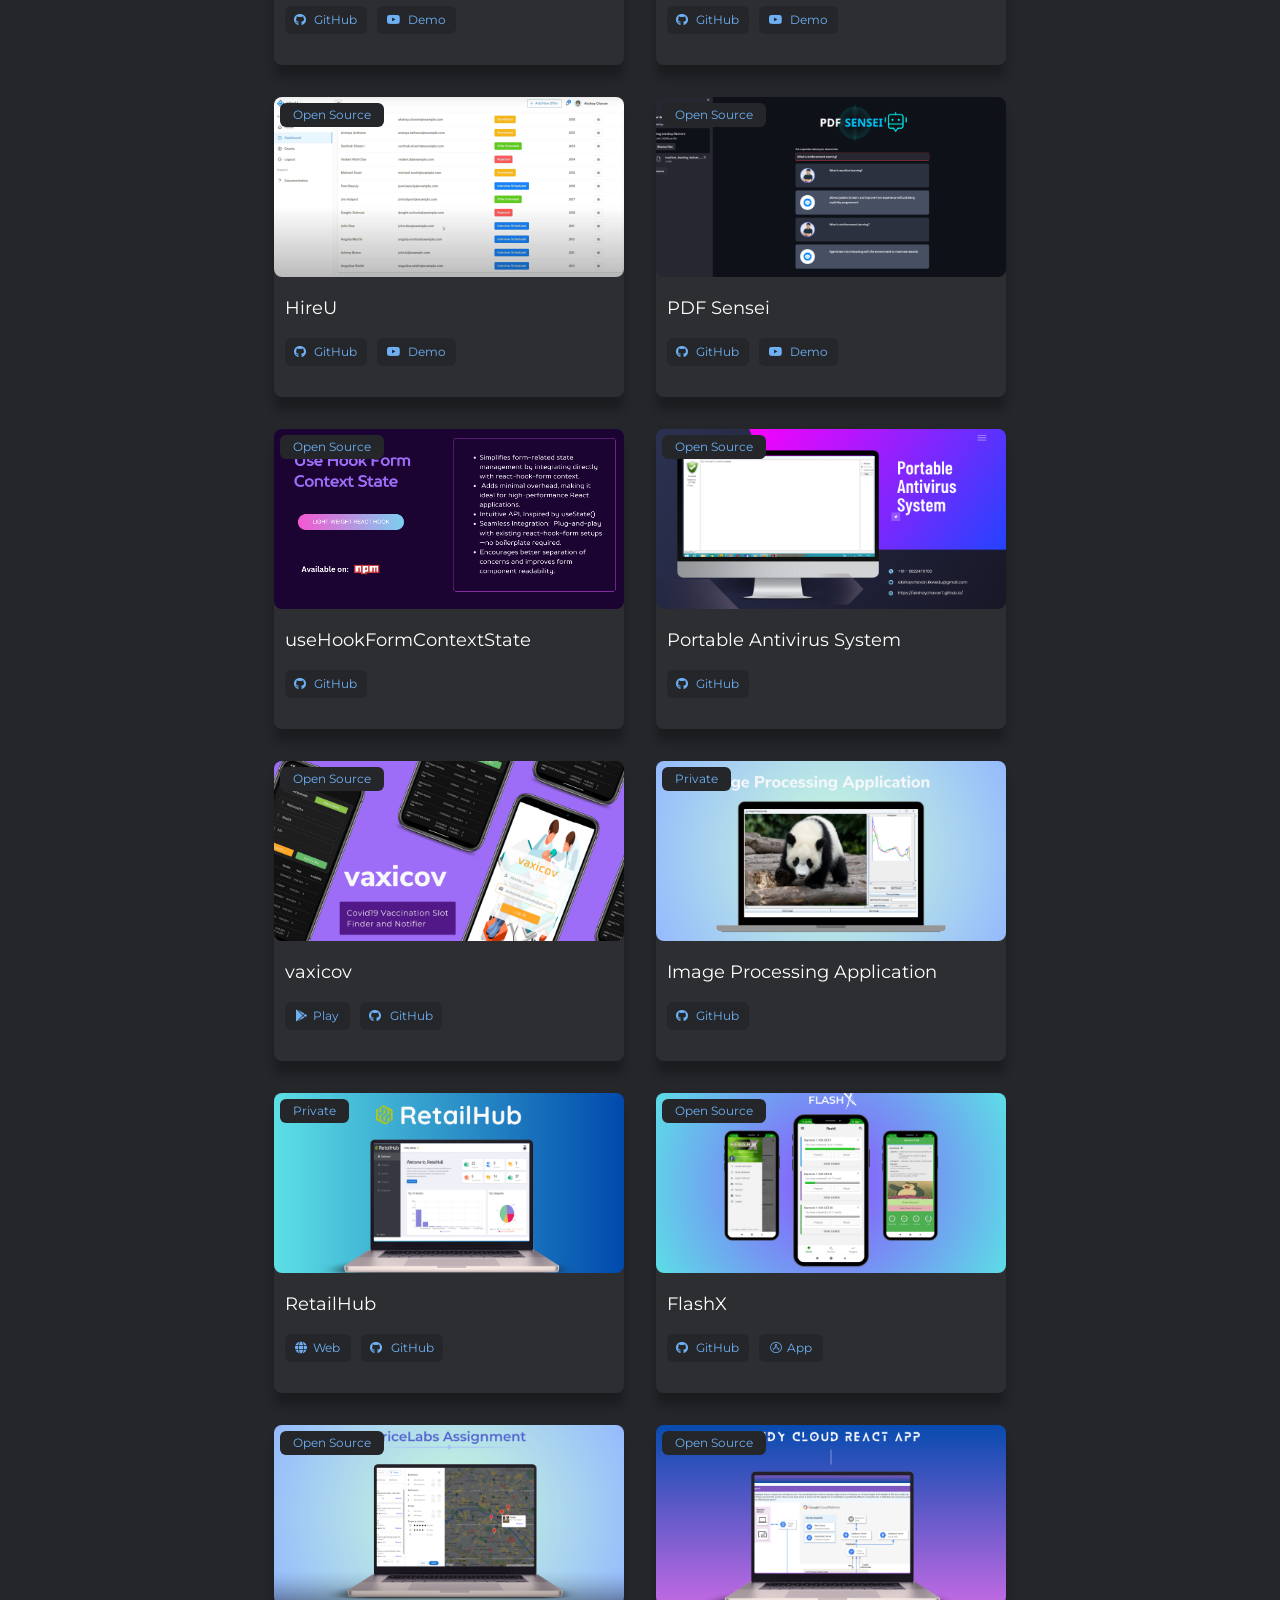
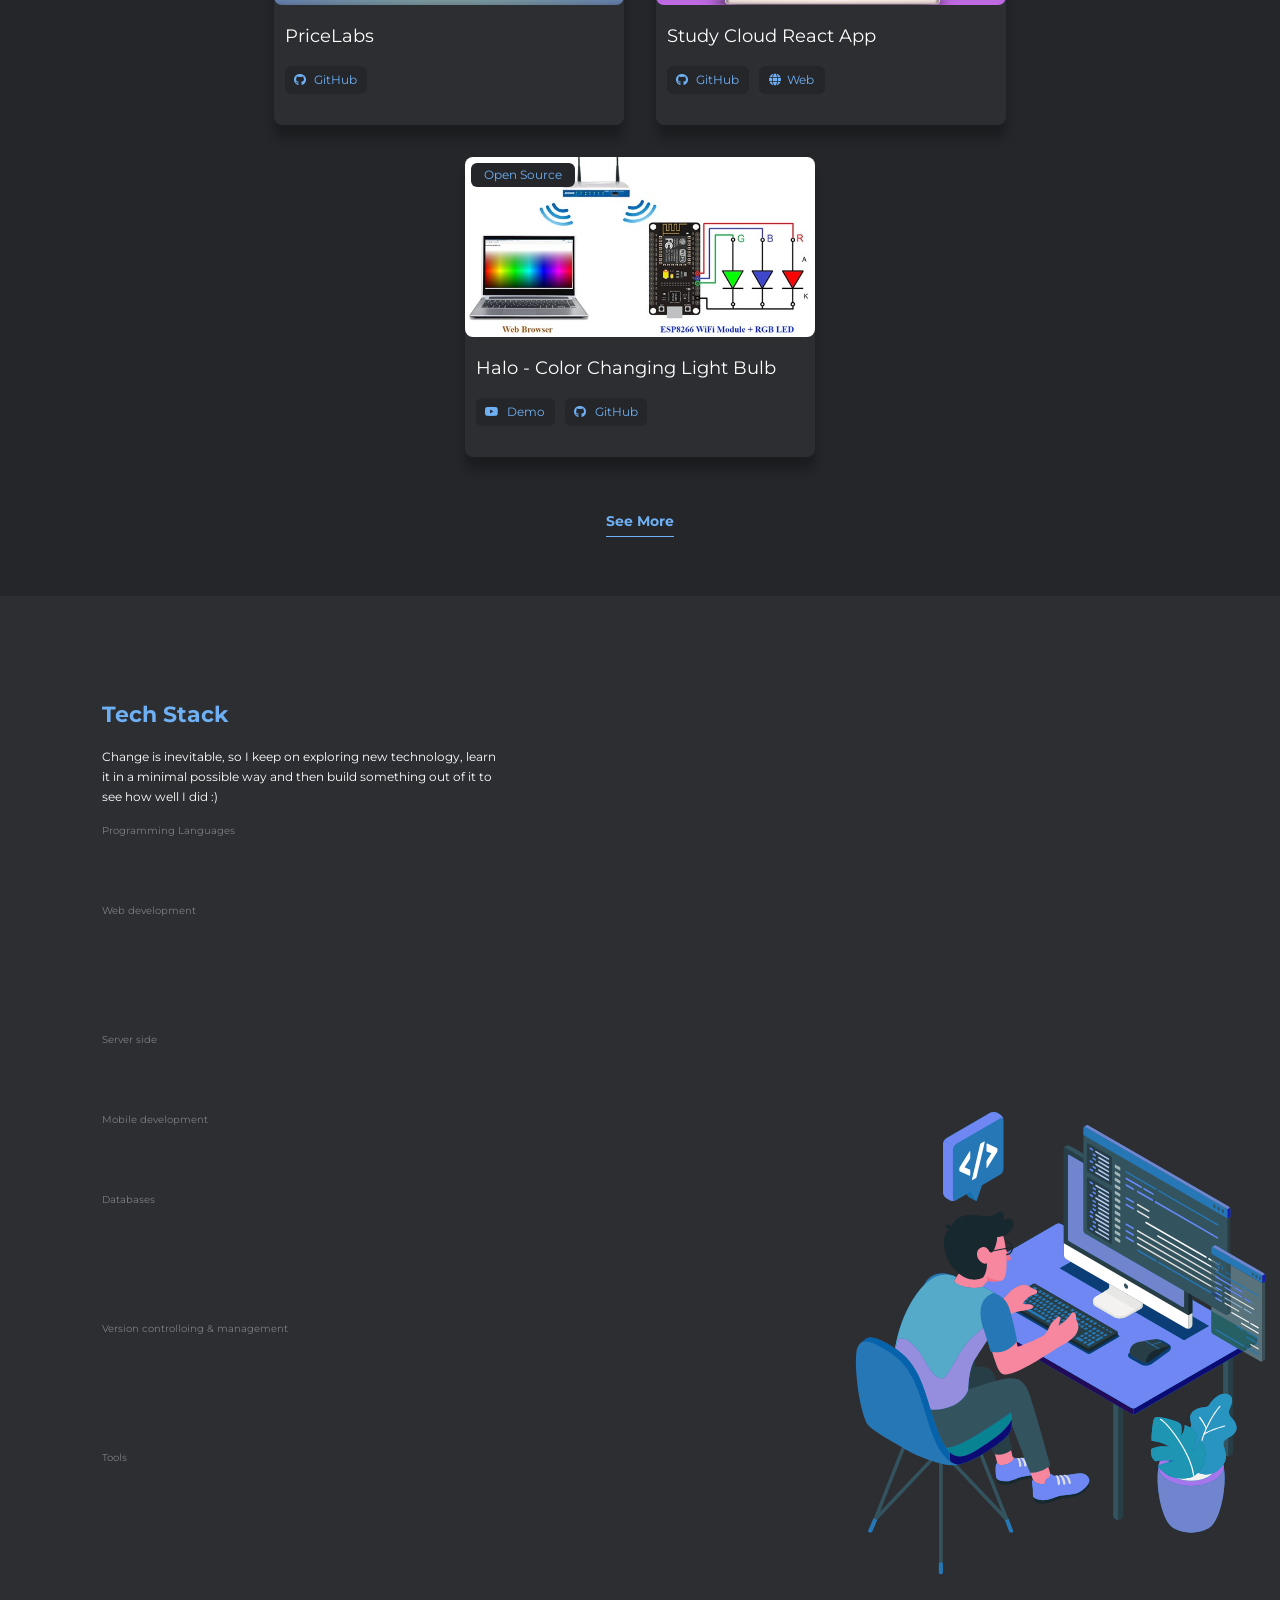
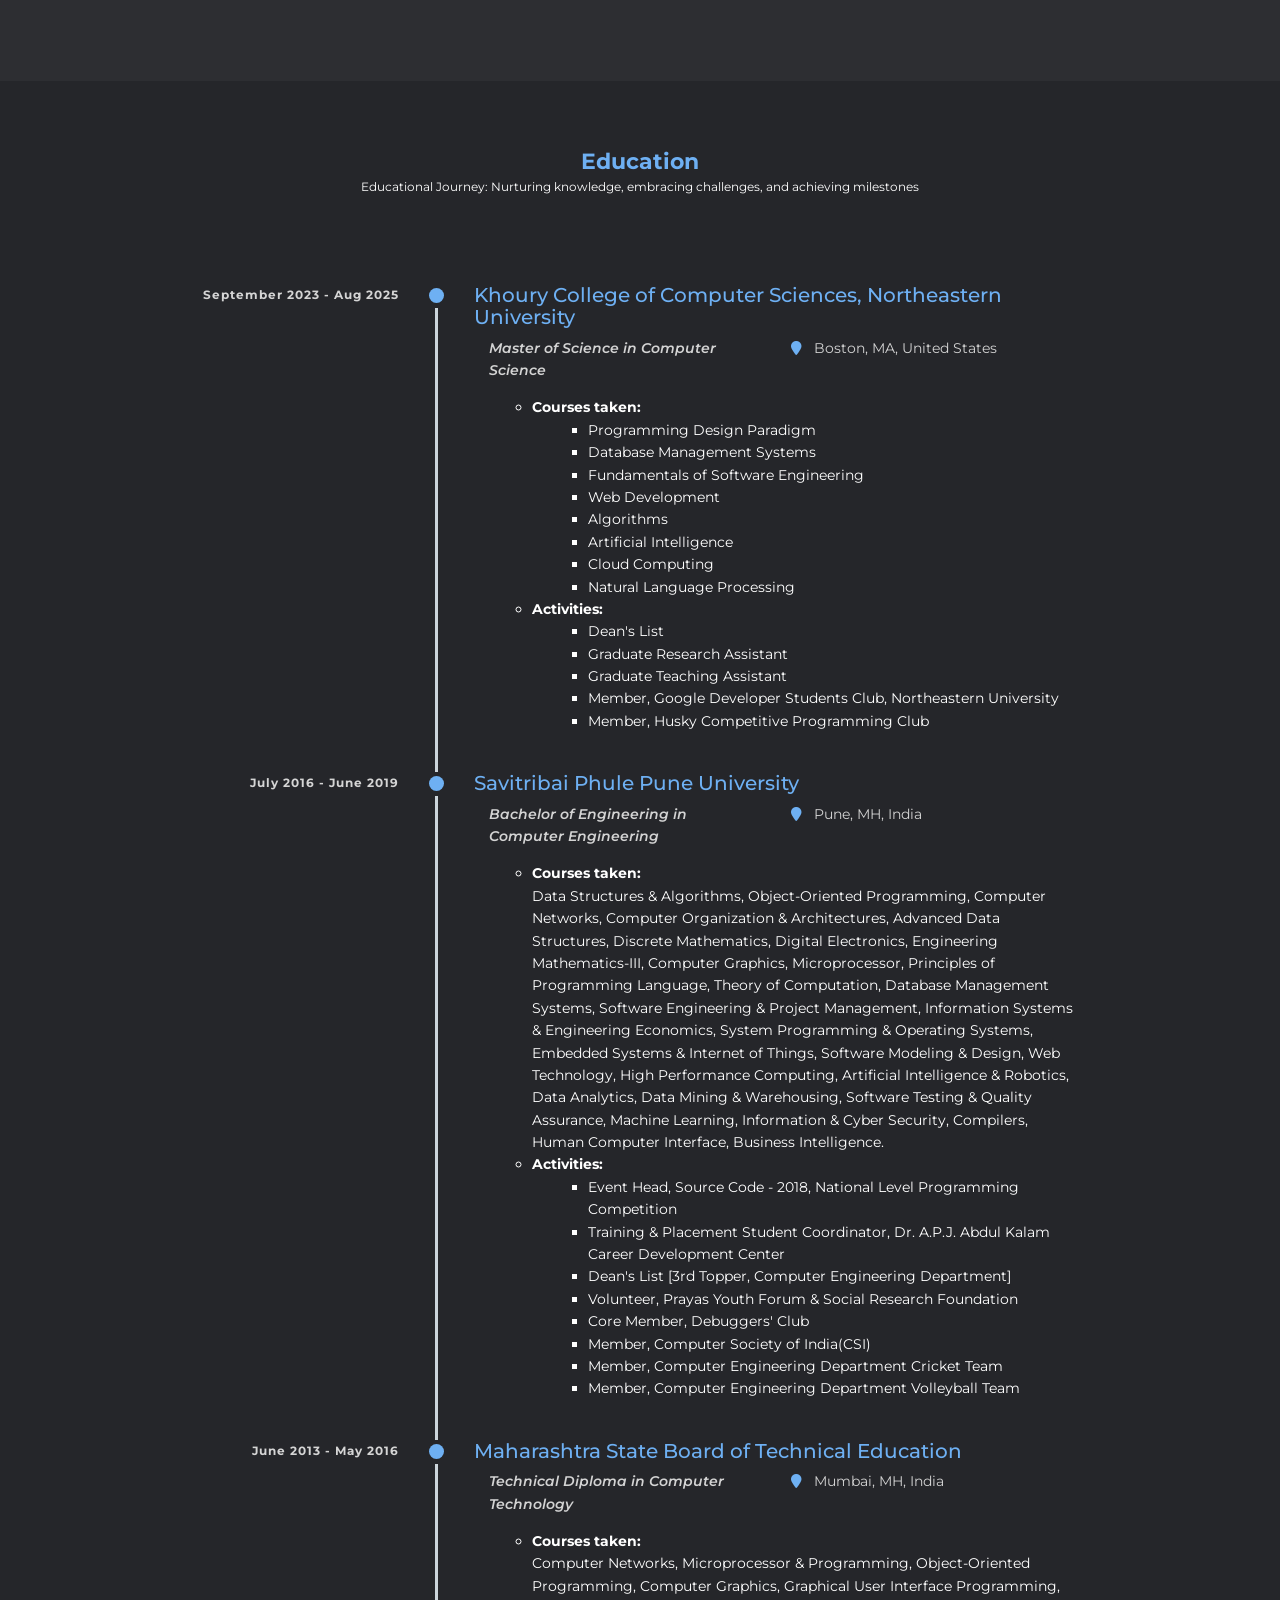
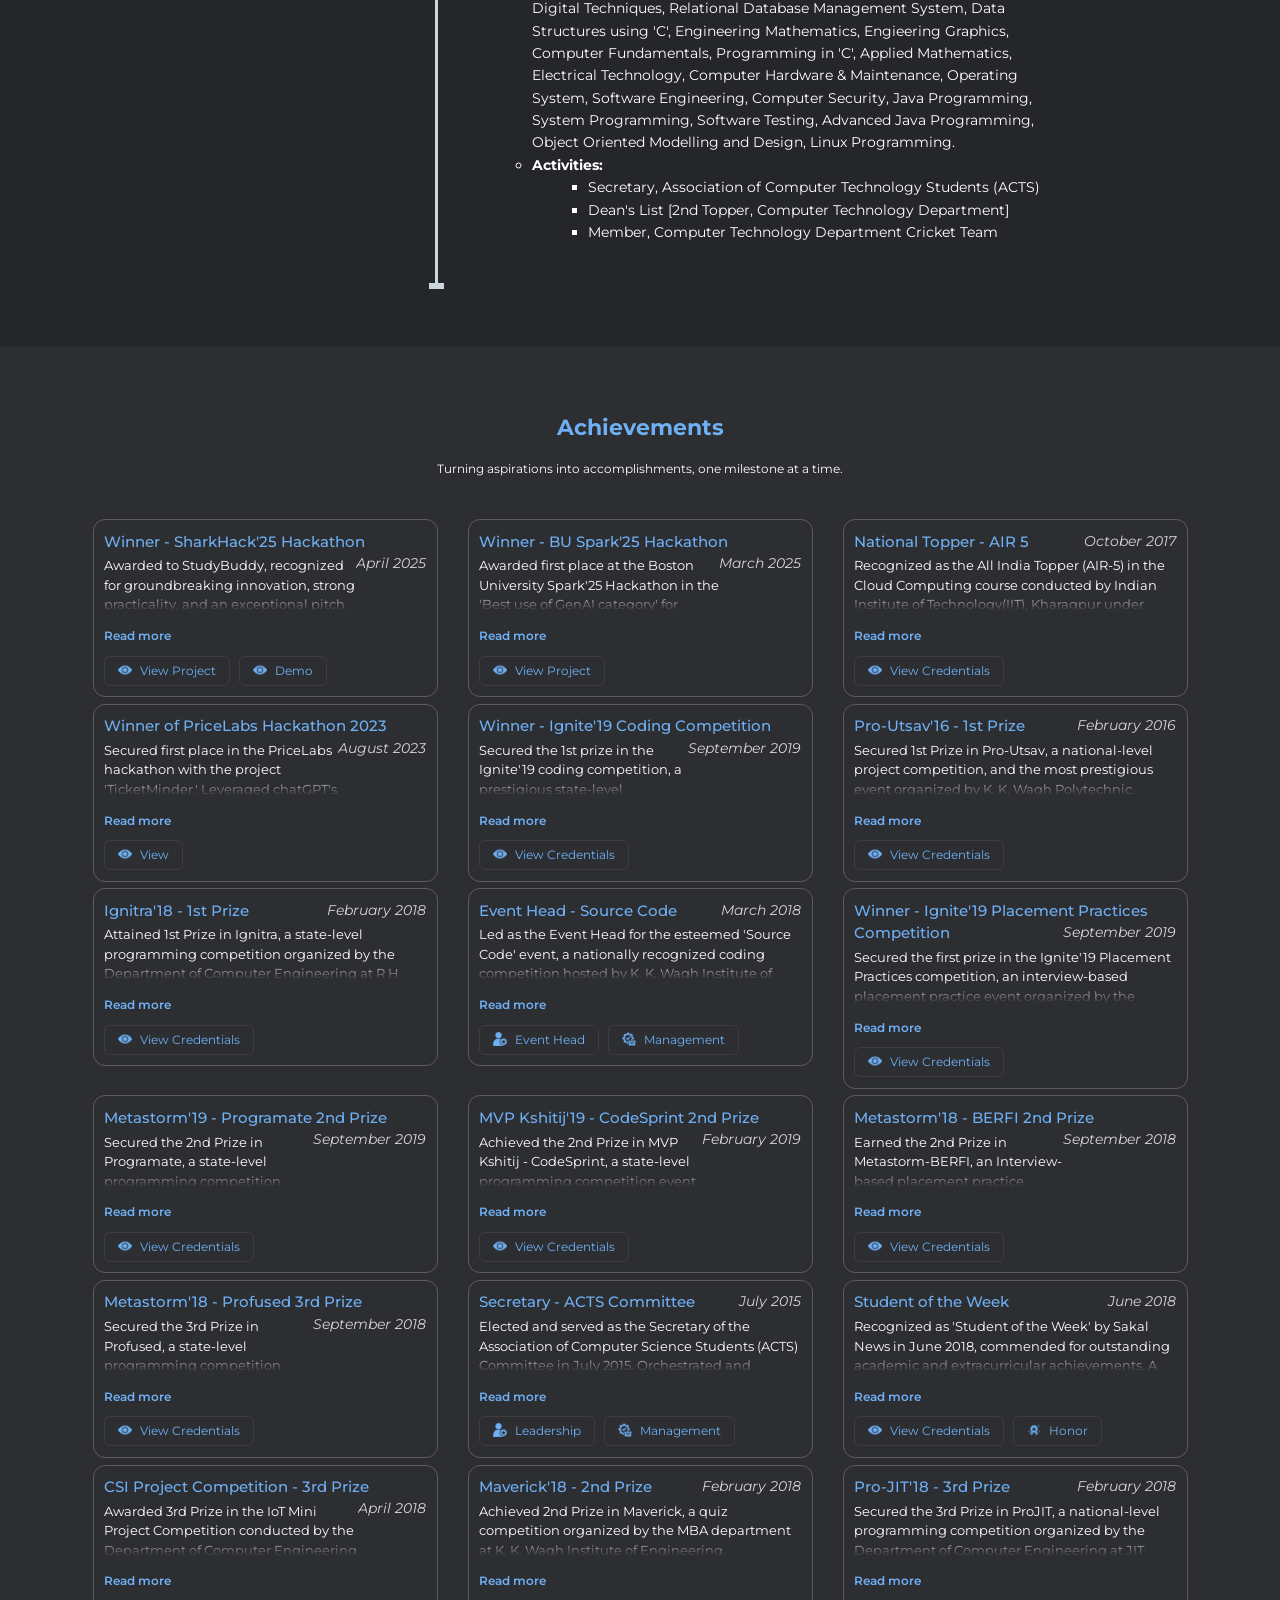
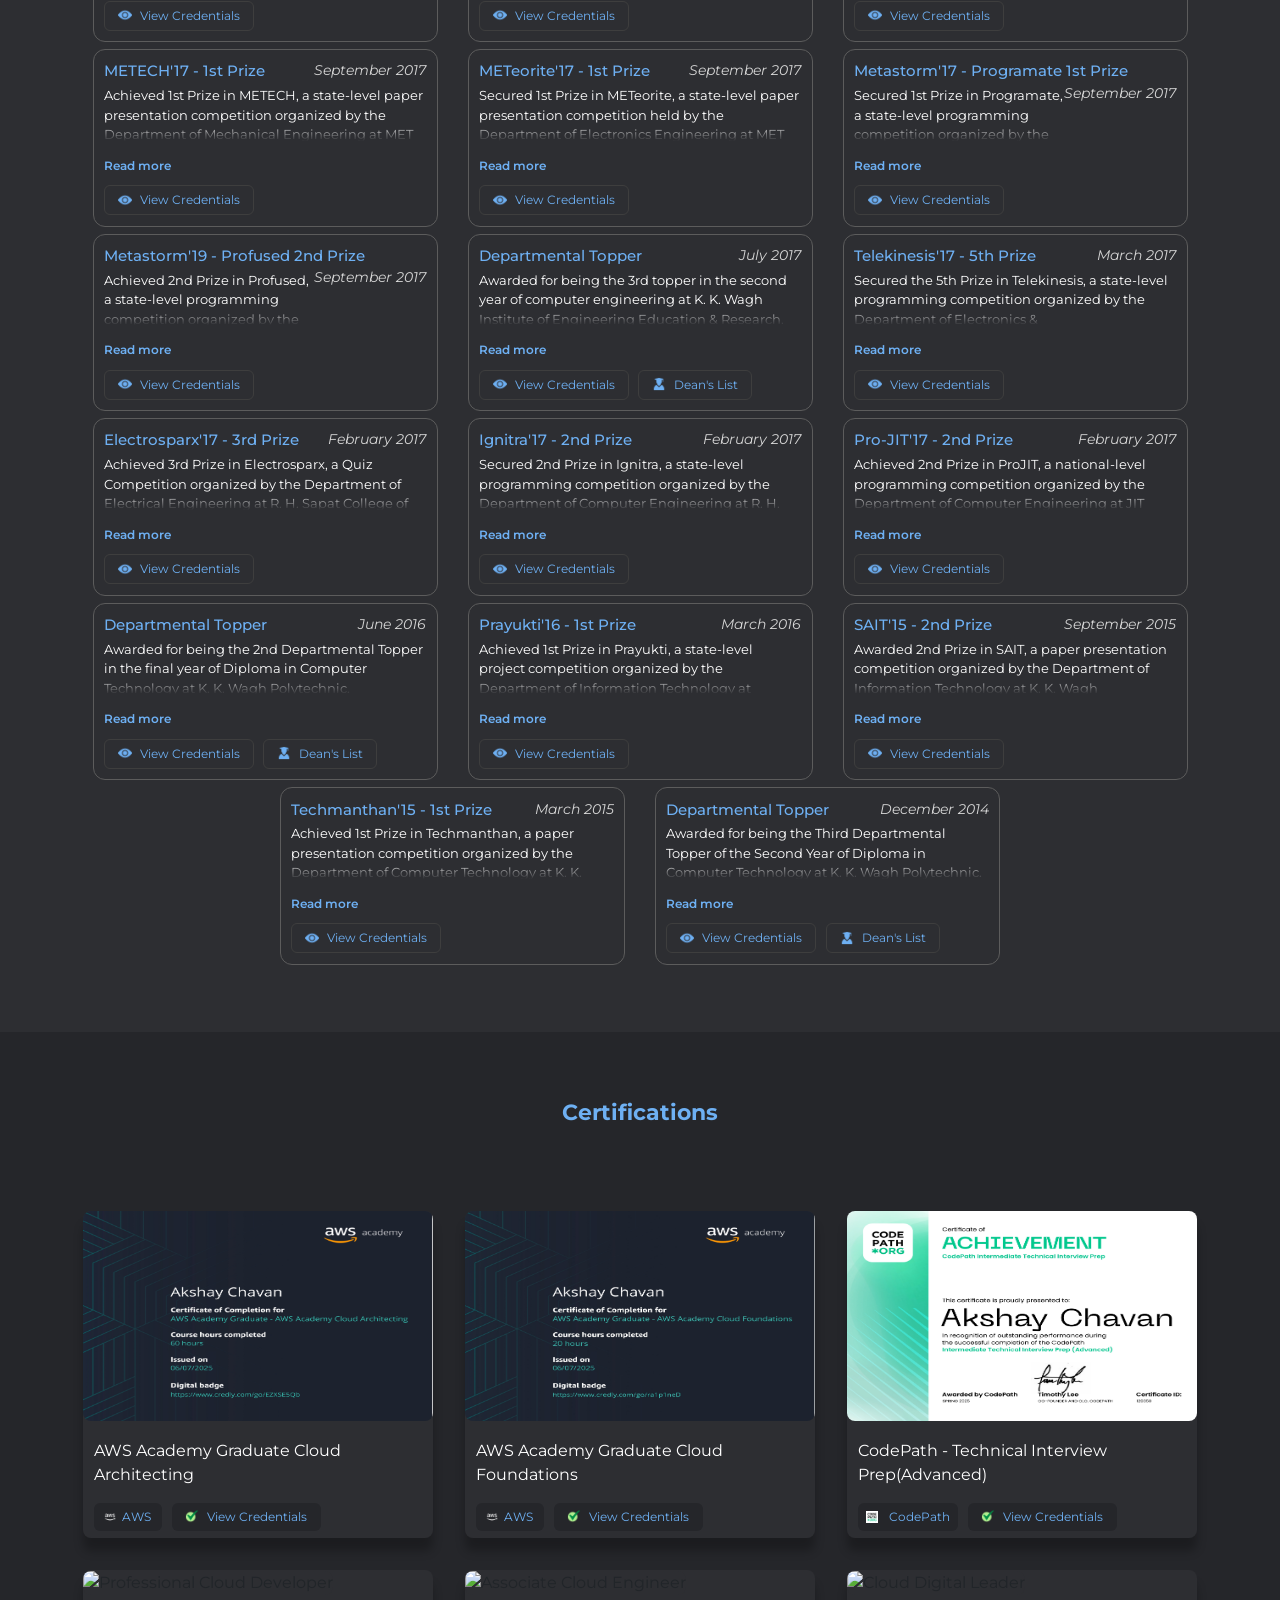
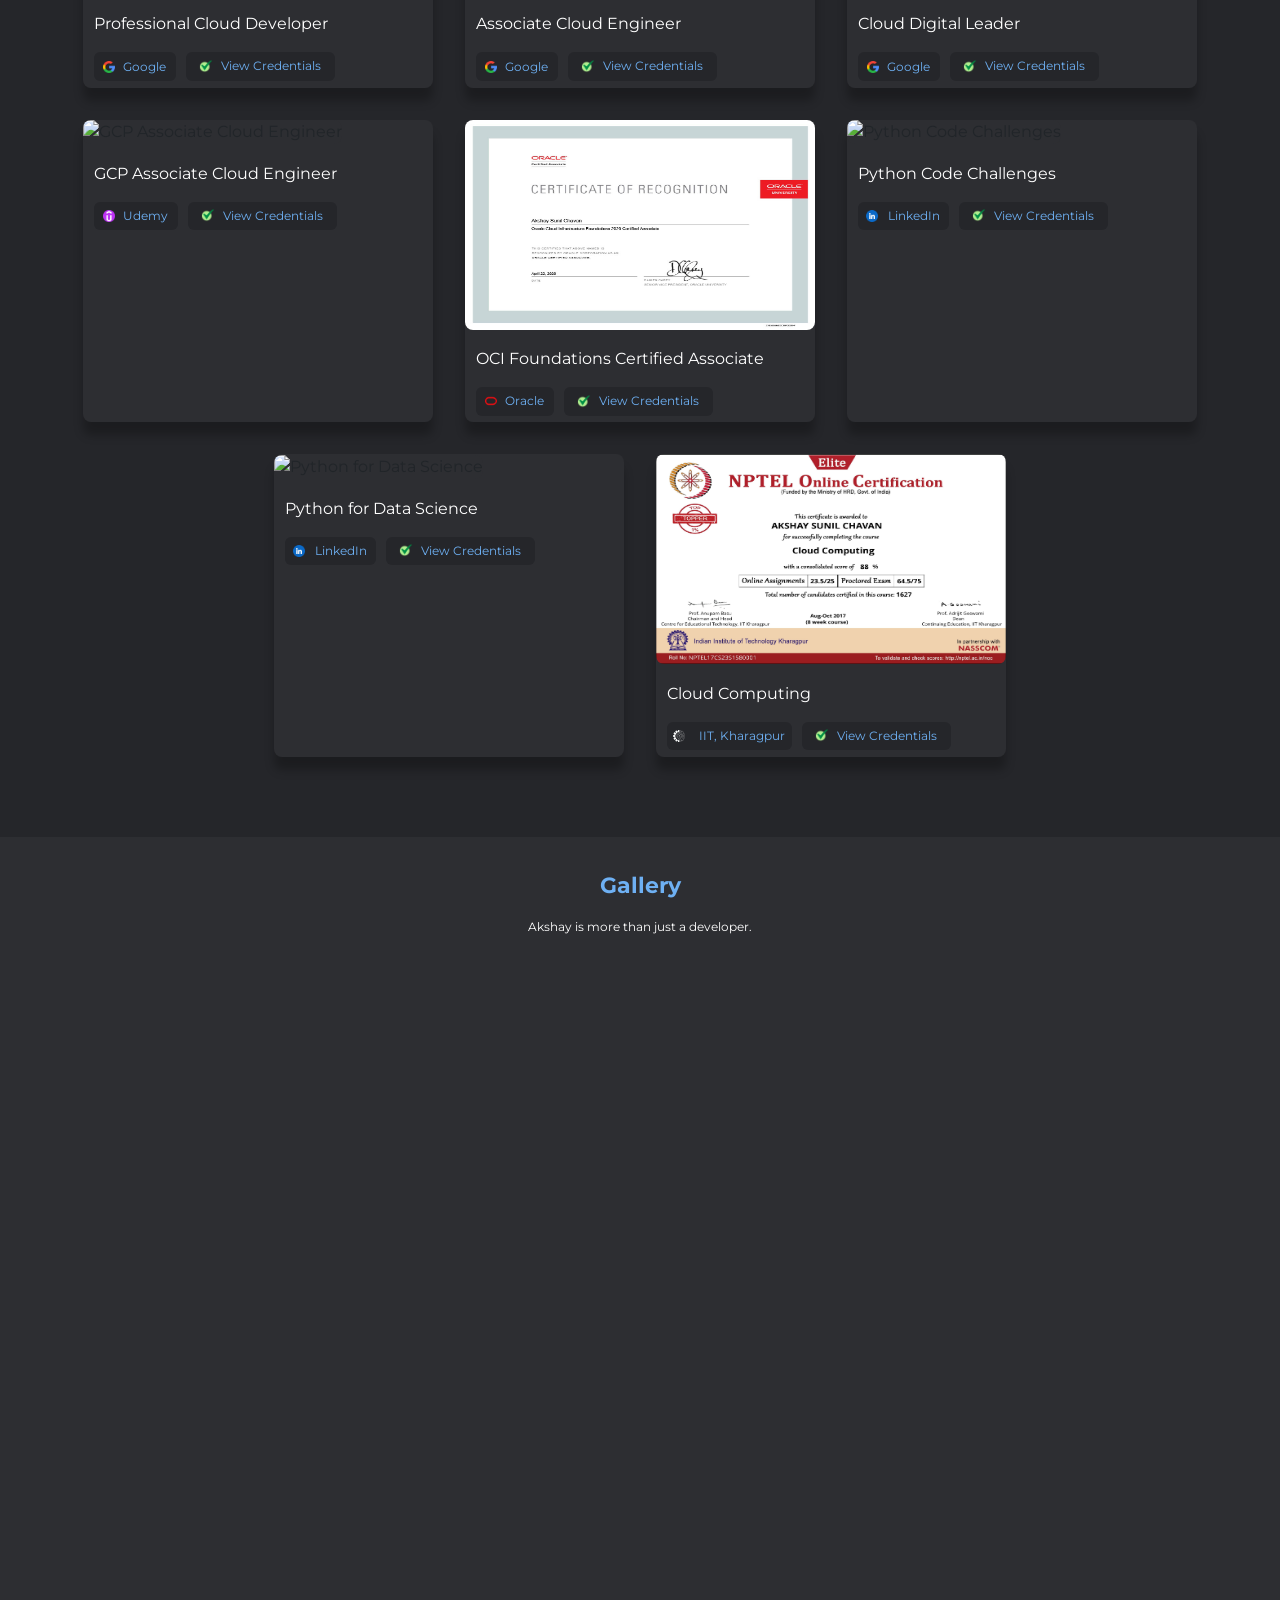
==== commit 0836027f: "update work experience" ====
--- a/src/index.html
+++ b/src/index.html
@@ -203,7 +203,7 @@
             <a href="#certifications" class="nav-link">Certifications</a>
           </li>
           <li class="nav-item navbar-action">
-            <a href="#gallery-div" class="nav-link">Gallery</a>
+            <a href="#gallery" class="nav-link">Gallery</a>
           </li>
         </ul>
       </div>
@@ -452,7 +452,7 @@
           <li class="timeline-item">
             <div class="timeline-info">
               <span class="education-duration"
-                >September 2023 - Aug 2025(Expected)</span
+                >September 2023 - Aug 2025</span
               >
             </div>
             <div class="timeline-marker"></div>
@@ -674,7 +674,7 @@
     <!-- Certifications end -->
 
     <!-- Gallery -->
-    <div id="gallery-div" class="container-fluid gallery-div">
+    <div id="gallery" class="container-fluid gallery-div">
       <p id="tech-stack-title">Gallery</p>
       <p id="achievements-subtitle" class="achievements-subtitle">
         Akshay is more than just a developer. 
--- a/src/css/banner.css
+++ b/src/css/banner.css
@@ -4,7 +4,7 @@
     border: 1px solid #999999;
     box-shadow: #696969 0px 2px 6px -1px, #4c4c4c4a 0px 2px 2px -1px;
     color: white;
-    width: 12.5em;
+    width: 19.5em;
     height: 2em;
     border-radius: 4px;
     justify-content: center;
--- a/src/media/desktop/xl.css
+++ b/src/media/desktop/xl.css
@@ -6,7 +6,7 @@
     }
 
     #chip {
-        width: 13.5em;
+        width: 19.5em;
     }
 
     .tag-title {
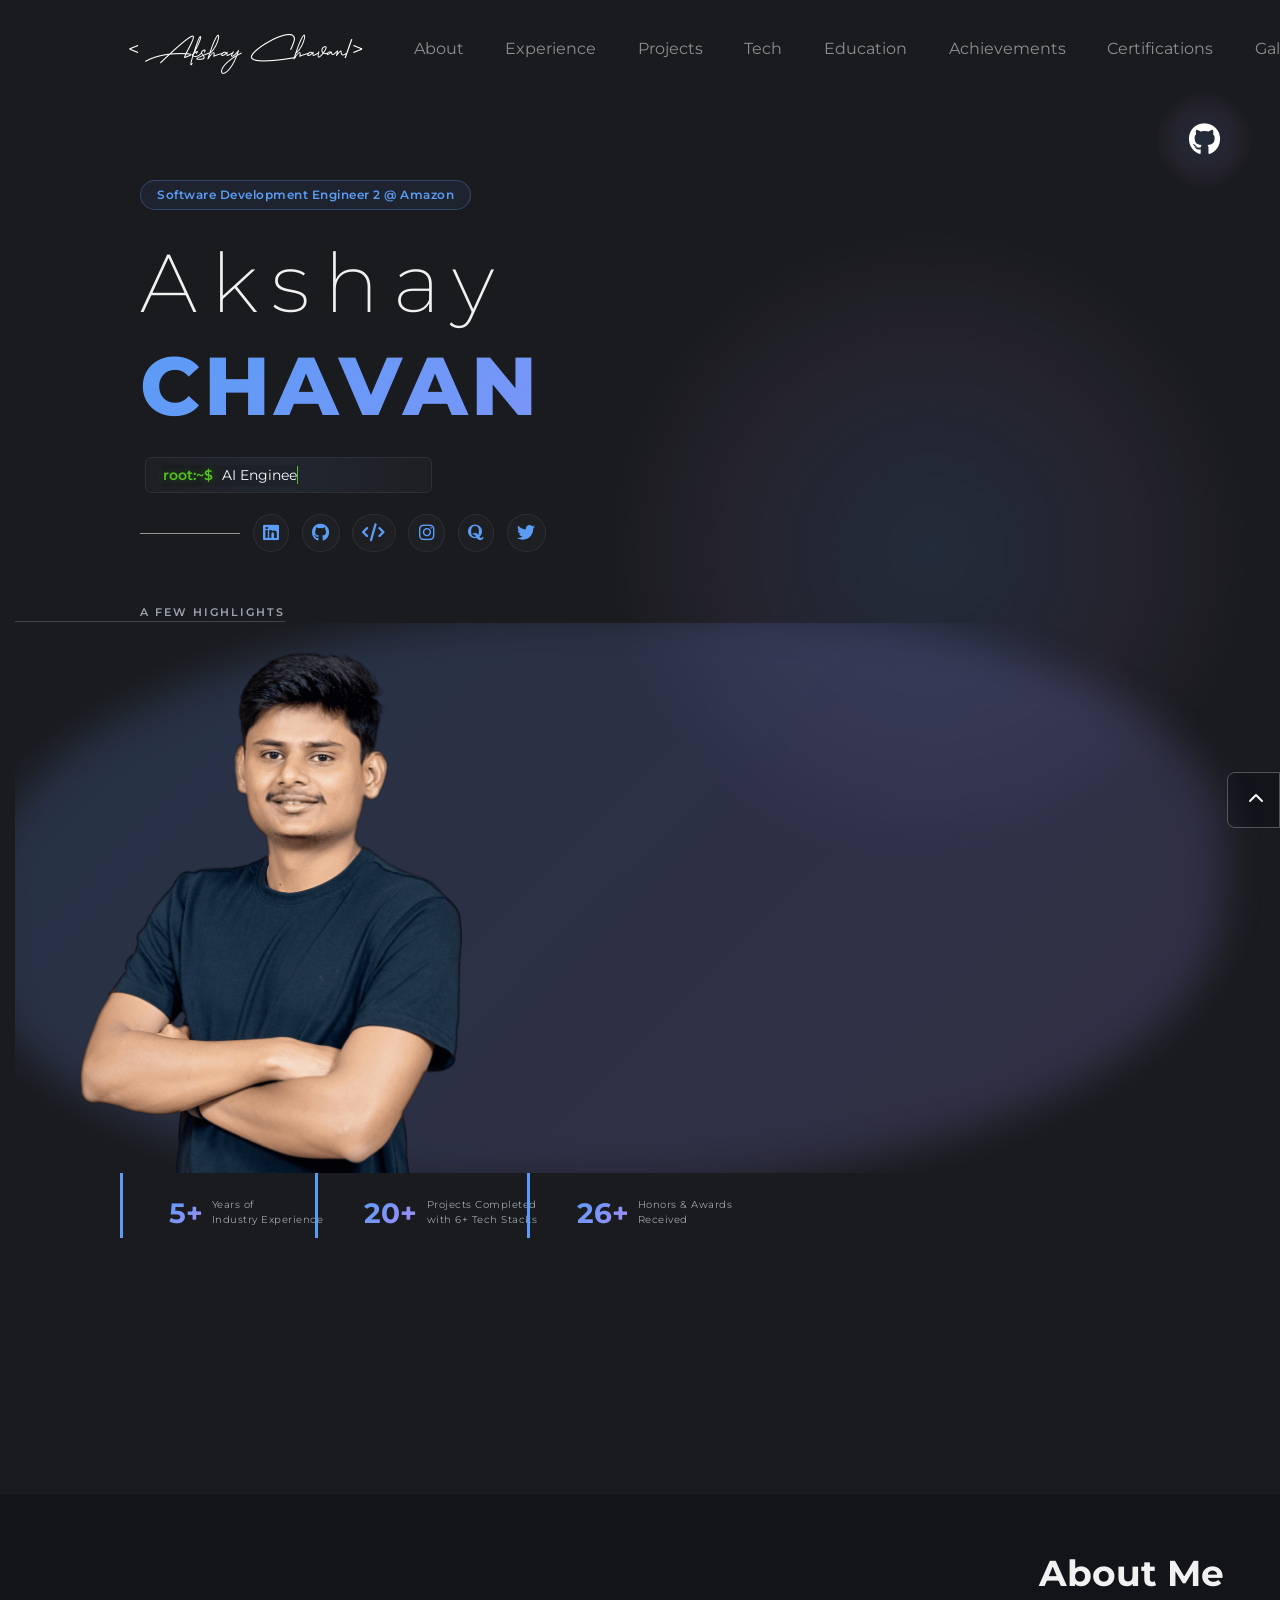
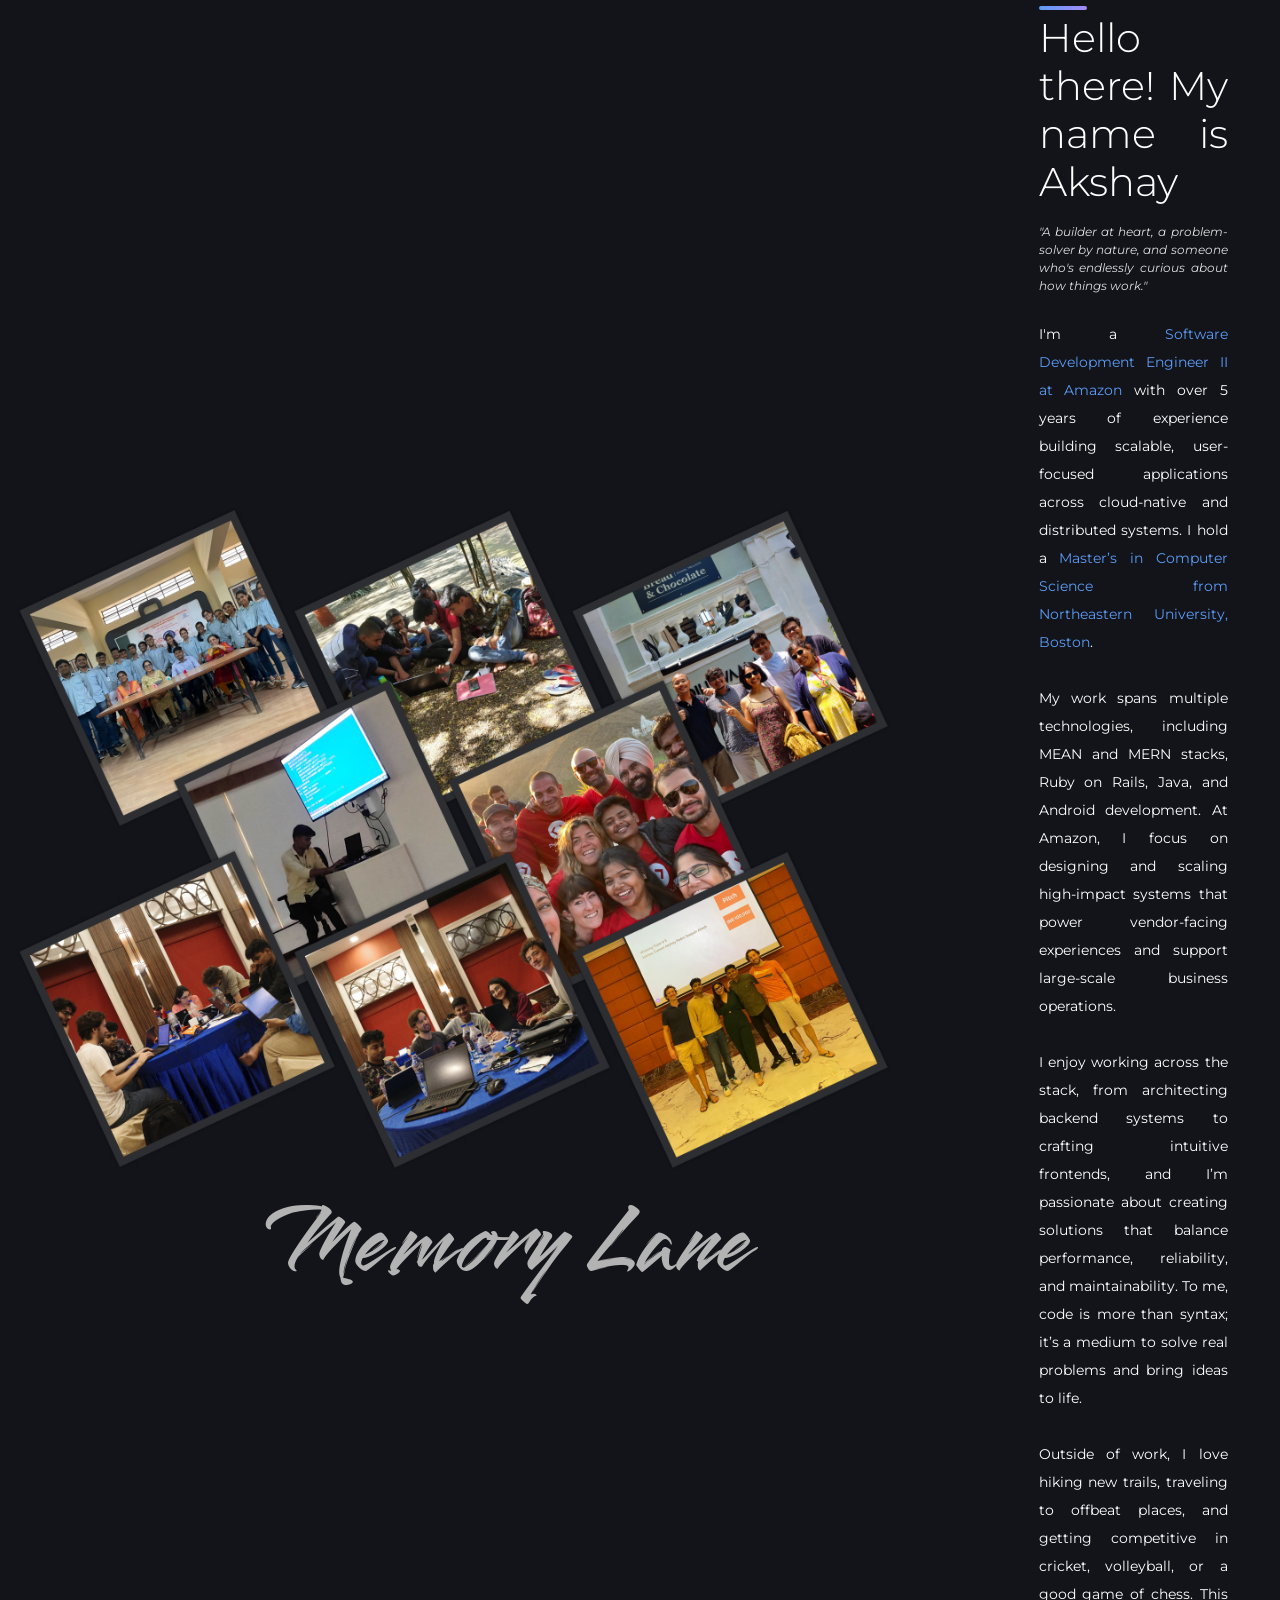
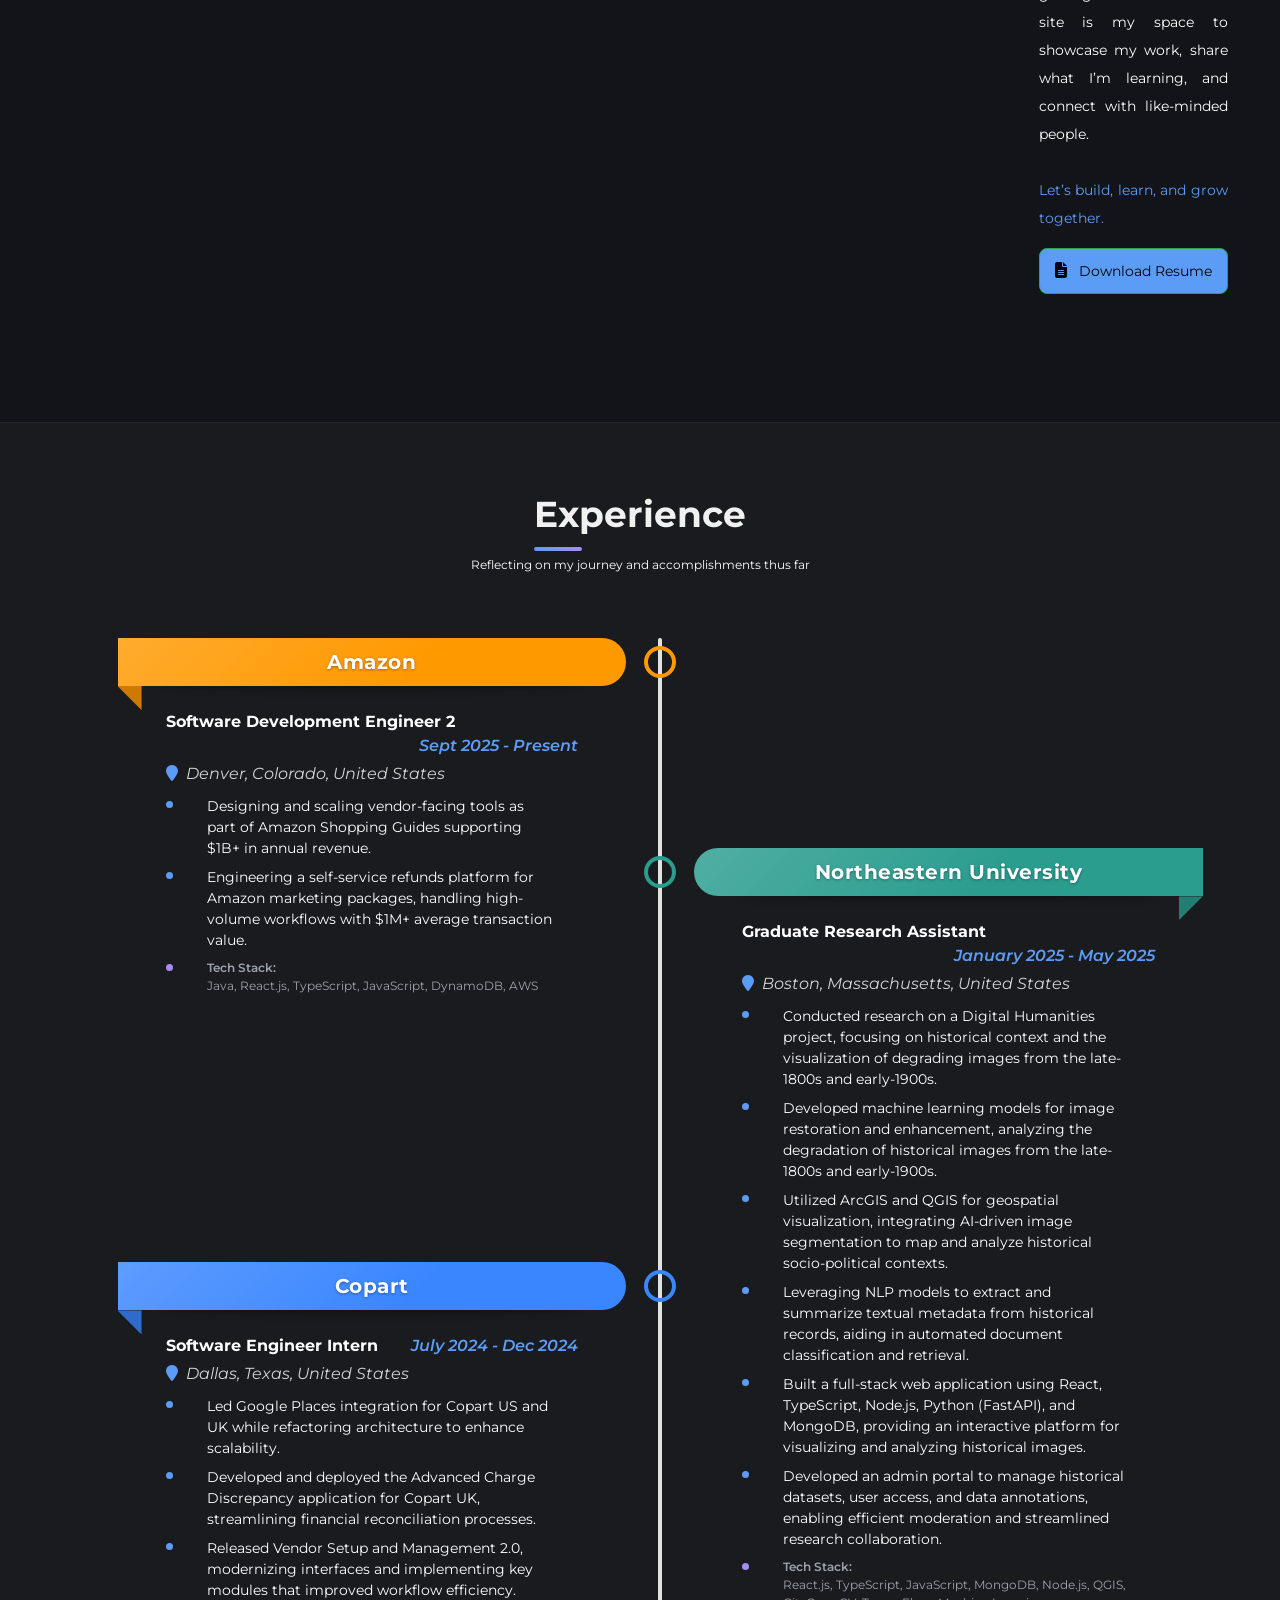
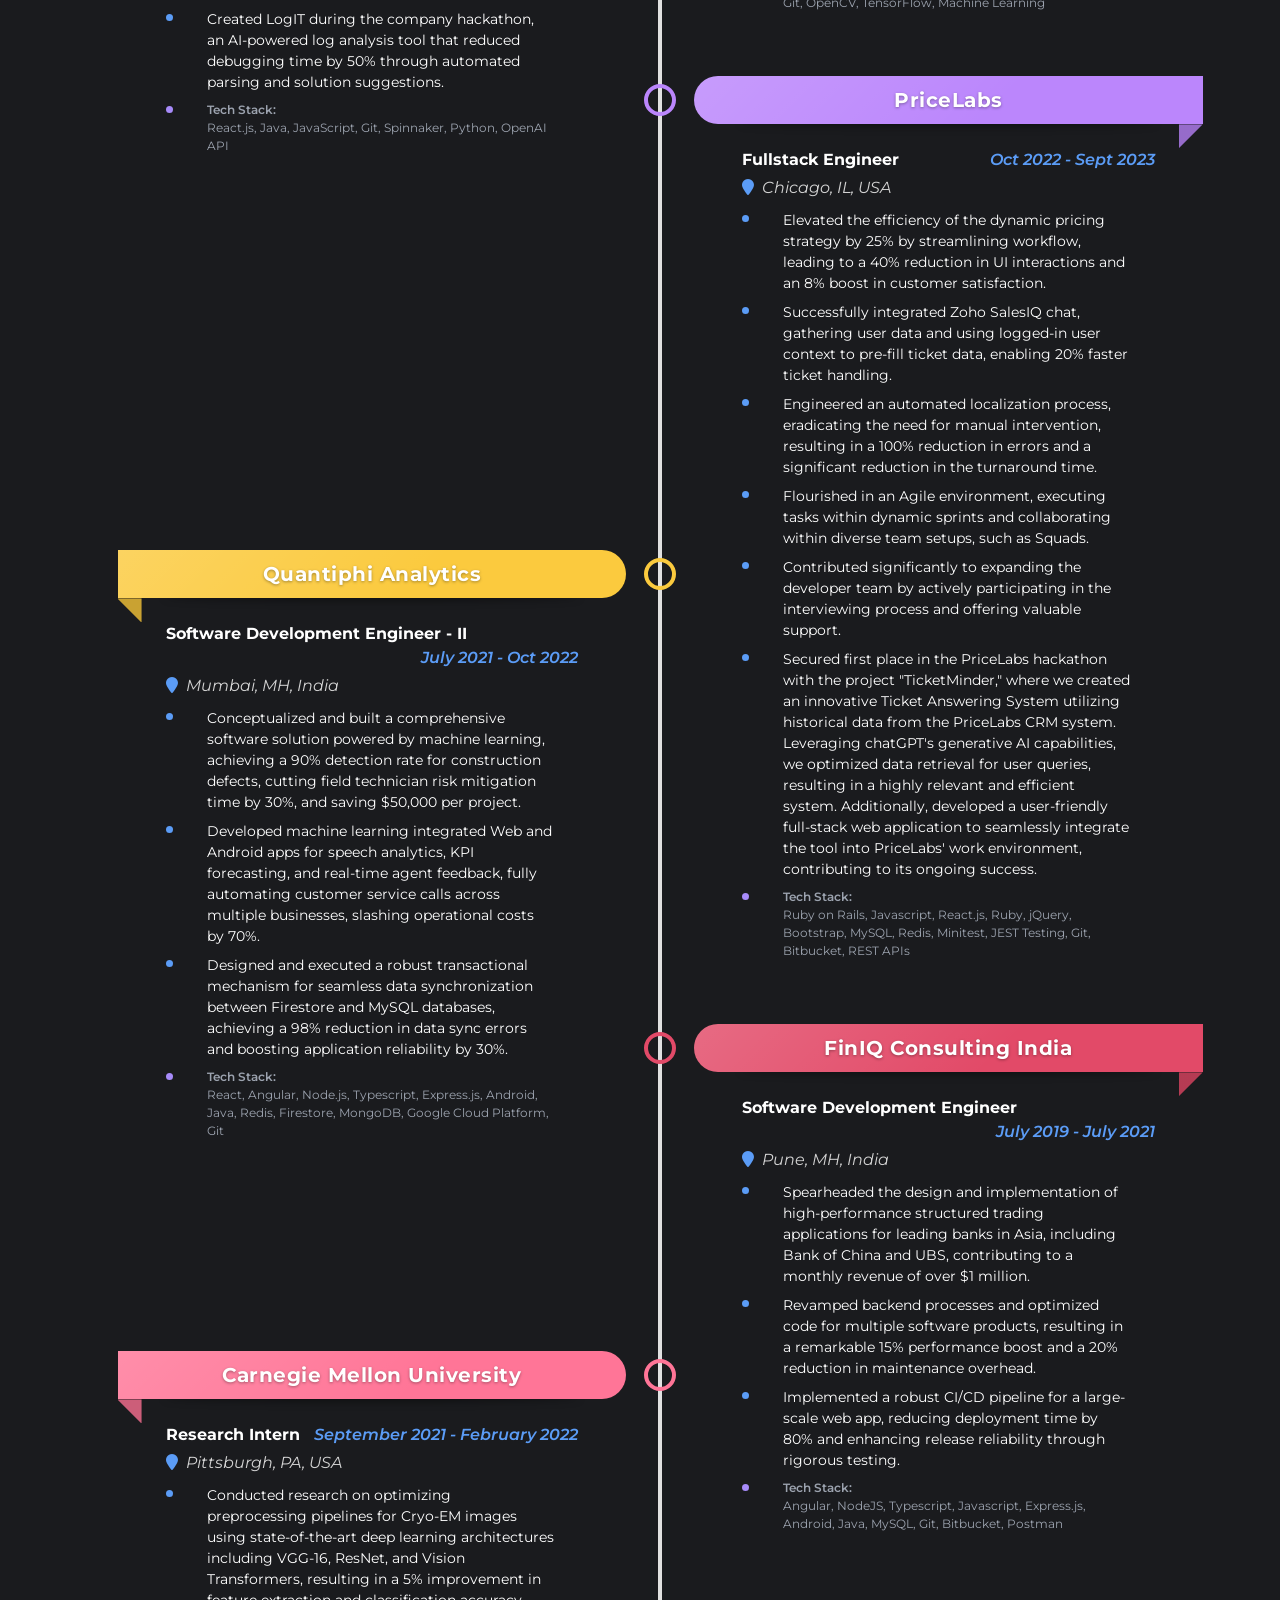
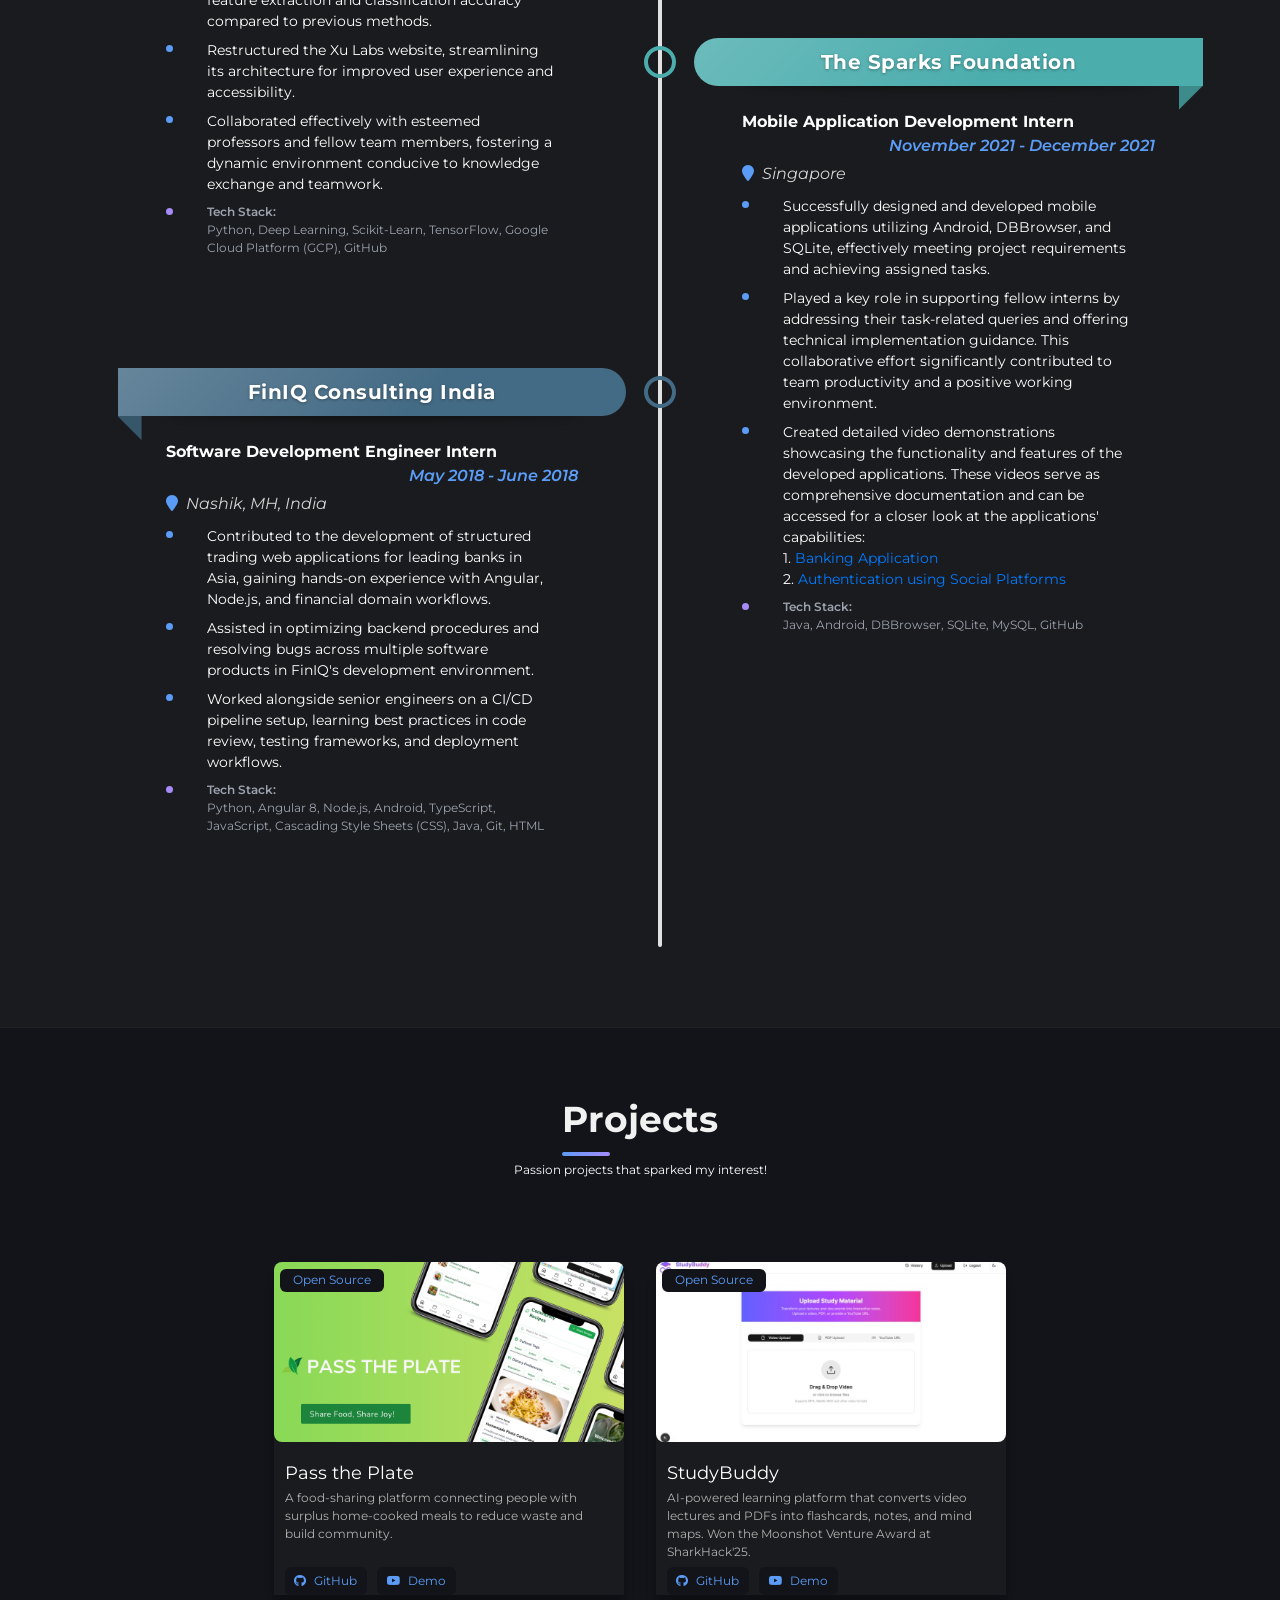
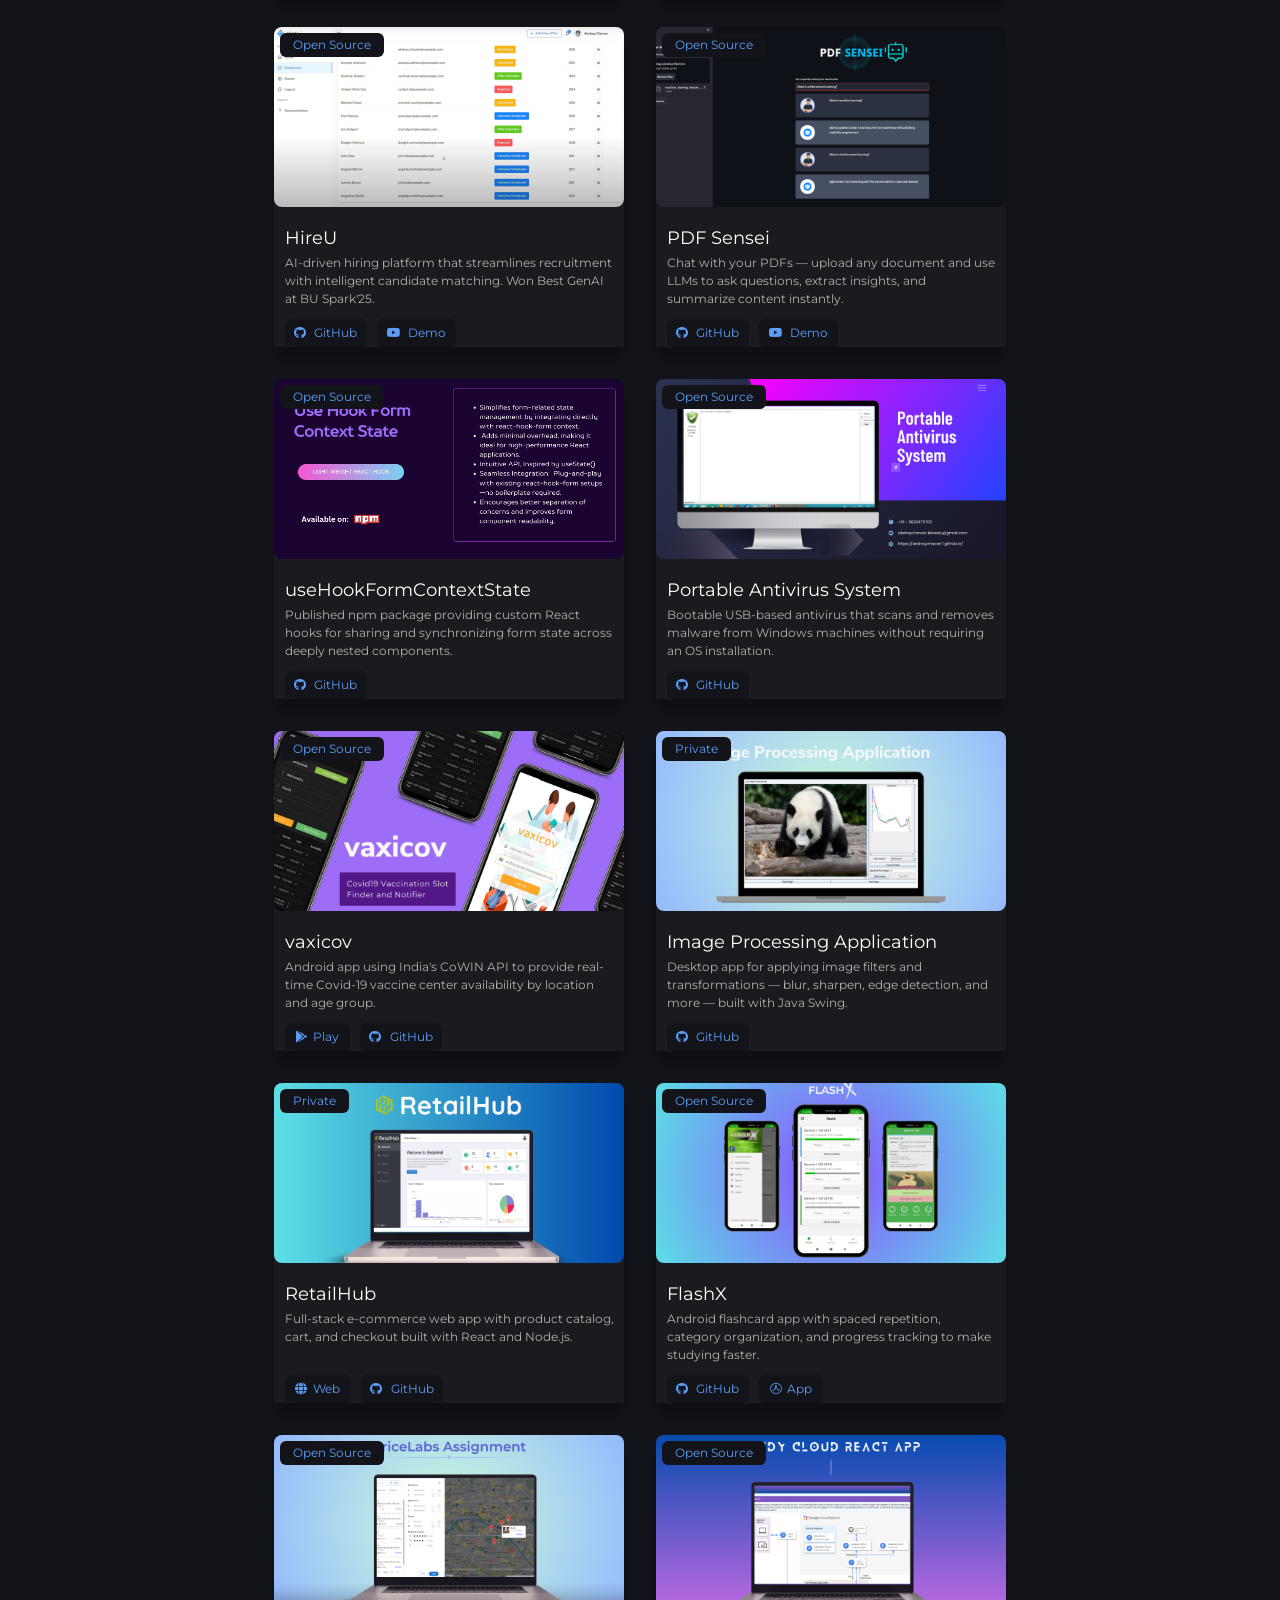
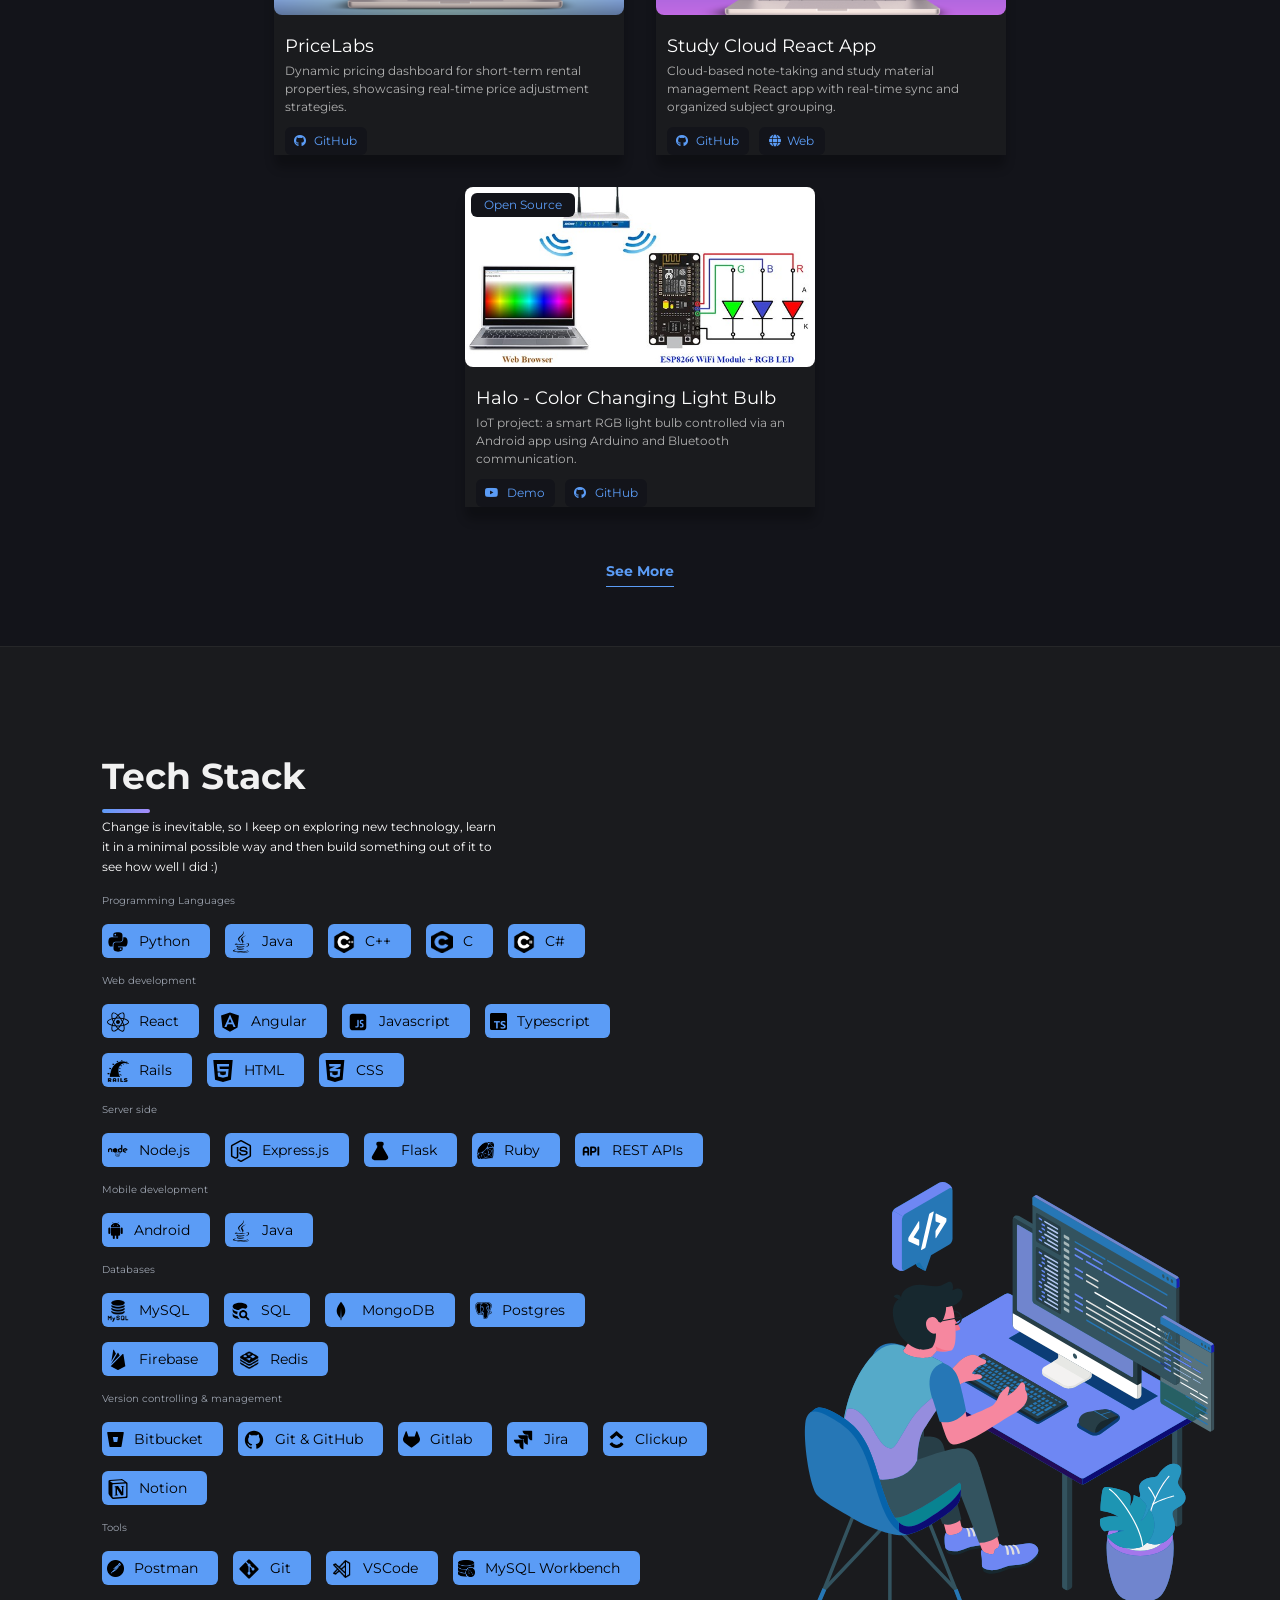
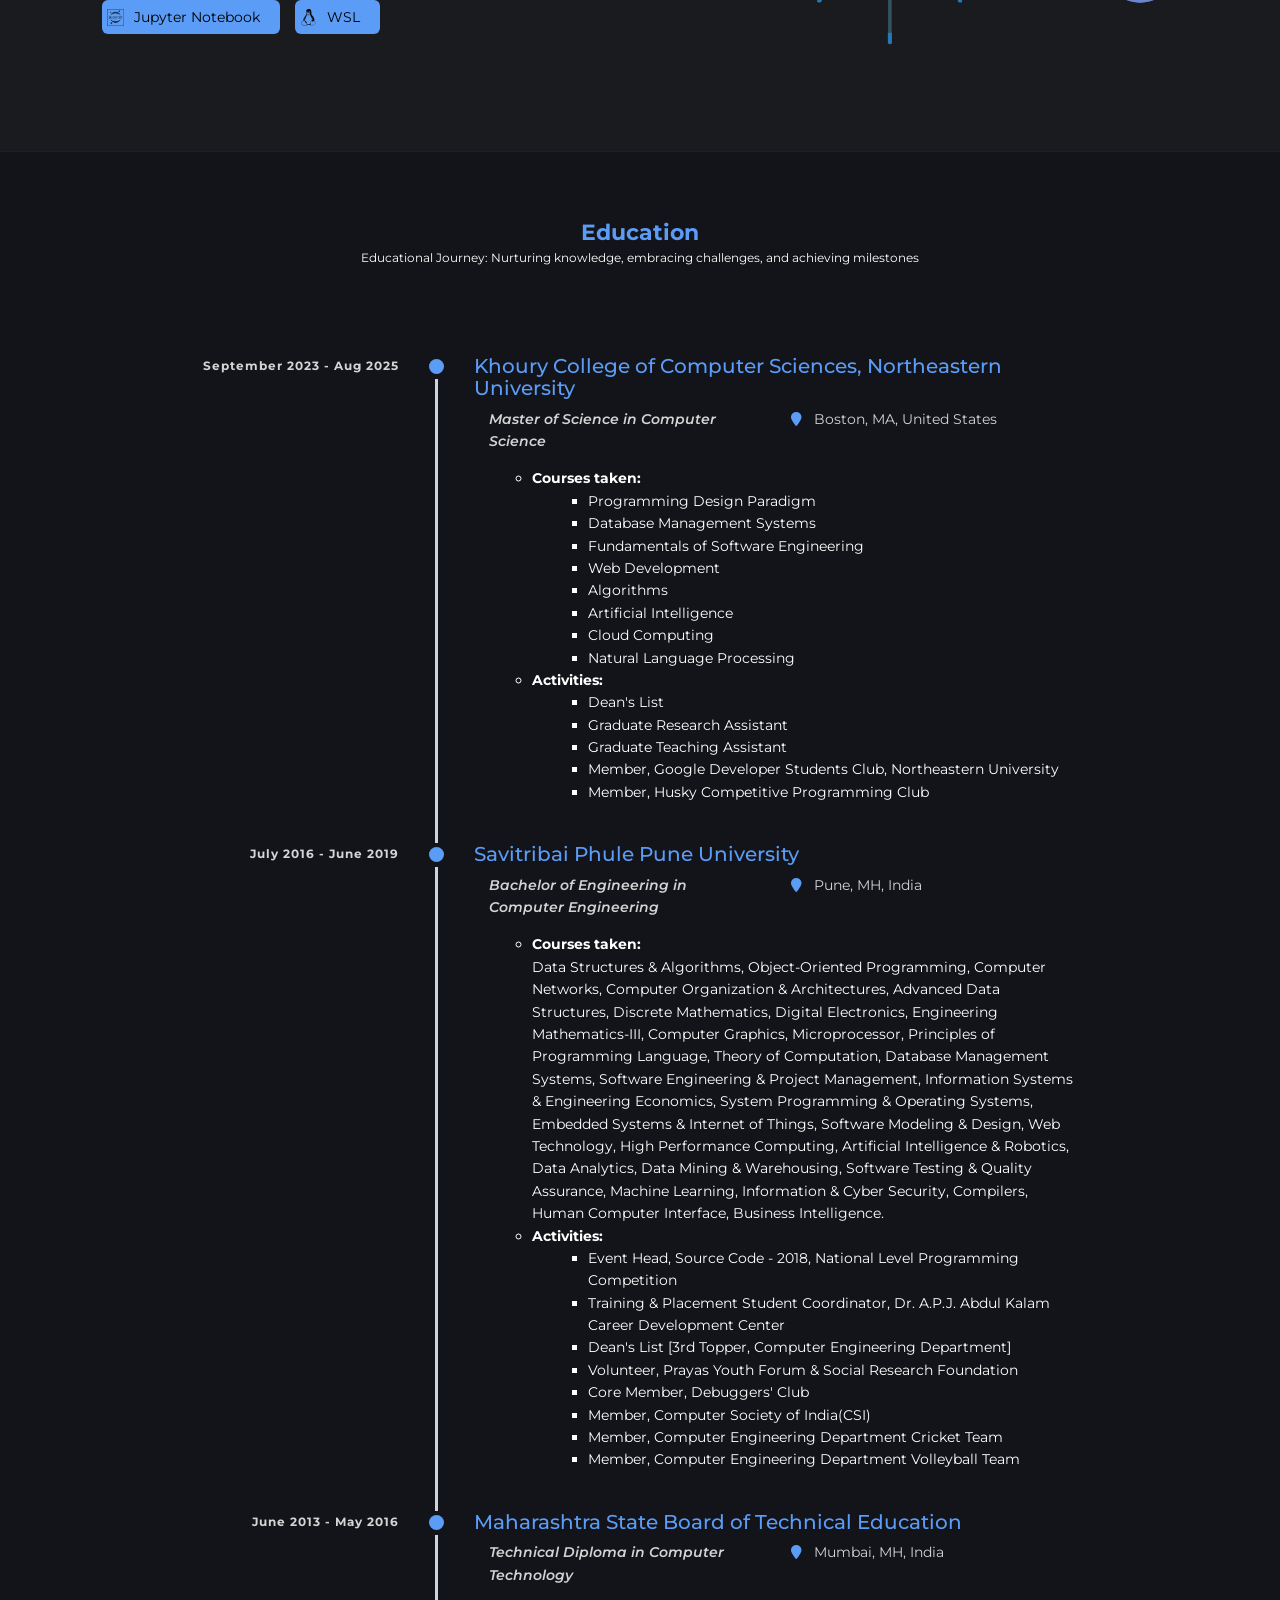
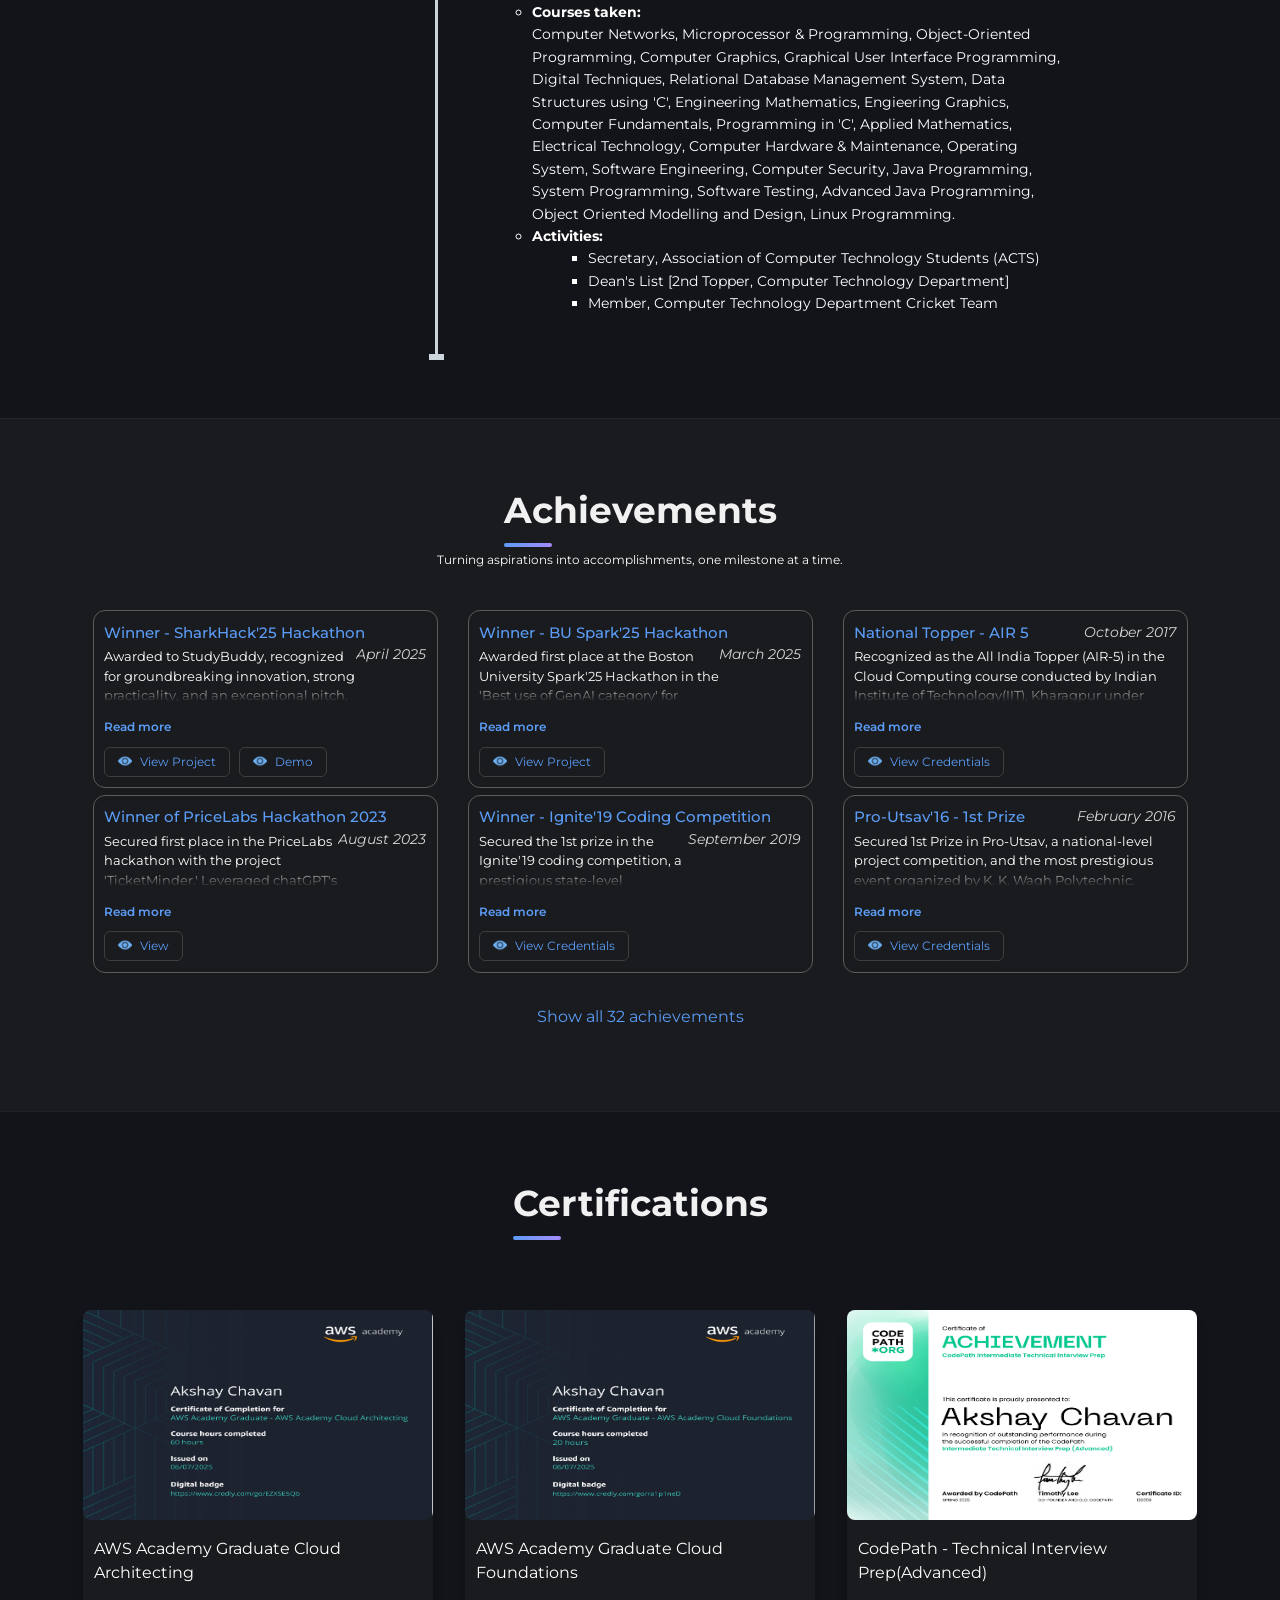
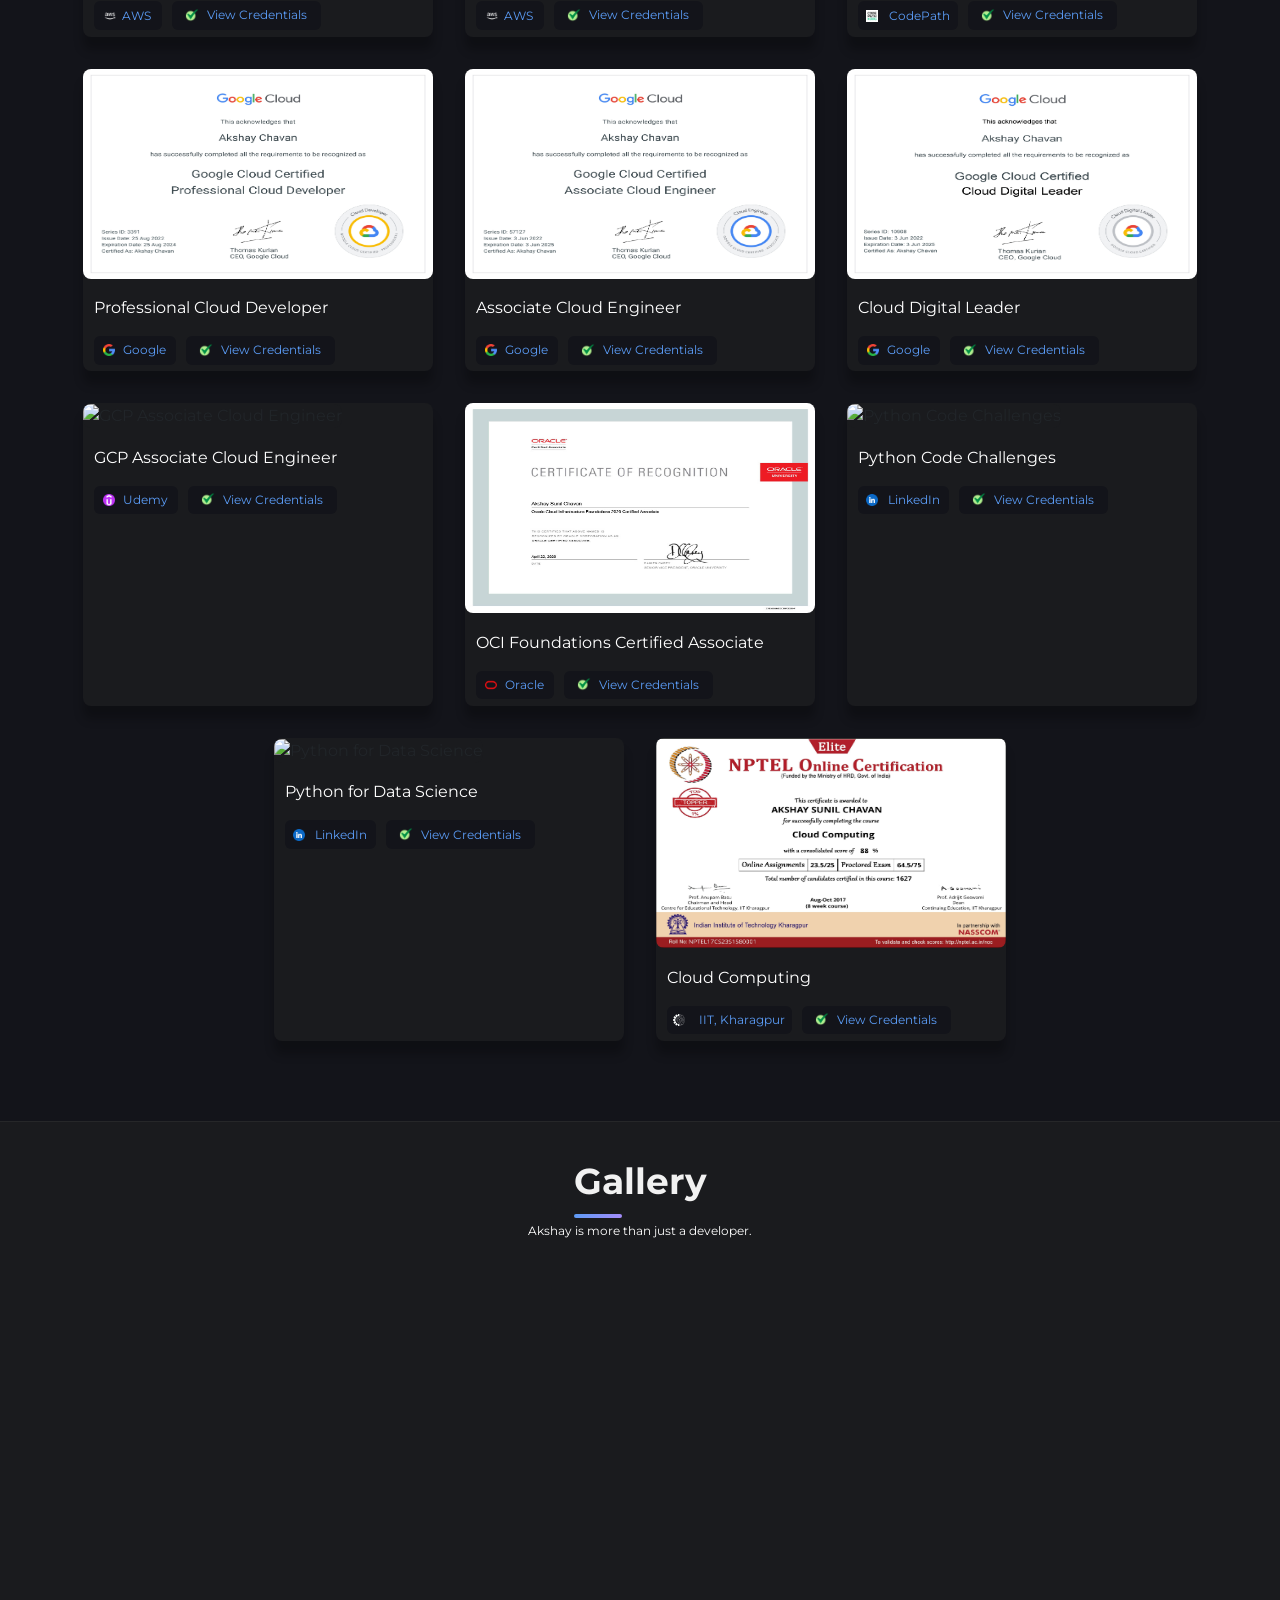
==== commit bbb8d40f: "Redesign UI/UX, fix bugs, and improve mobile responsiveness Visual redesign: - New color system (blu" ====
--- a/src/index.html
+++ b/src/index.html
@@ -1,5 +1,5 @@
 <!DOCTYPE html>
-<html>
+<html lang="en">
   <head>
     <!-- mobile responsiveness -->
     <meta charset="utf-8" />
@@ -23,10 +23,54 @@
     <meta property="og:title" content="Akshay Chavan - Developer Portfolio" />
     <meta property="og:url" content="https://akshaychavan7.github.io/" />
     <meta property="og:image" content="images/banner_screenshot.png" />
+    <meta property="og:type" content="website" />
     <meta
       name="description"
       content="Crafting digital experiences with a passion for innovation. Explore my developer portfolio showcasing a blend of creativity and precision in web and mobile development."
     />
+    <meta property="og:description" content="Crafting digital experiences with a passion for innovation. Explore my developer portfolio showcasing a blend of creativity and precision in web and mobile development." />
+
+    <!-- Twitter card -->
+    <meta name="twitter:card" content="summary_large_image" />
+    <meta name="twitter:site" content="@Aksh_ayC7" />
+    <meta name="twitter:creator" content="@Aksh_ayC7" />
+    <meta name="twitter:title" content="Akshay Chavan - Developer Portfolio" />
+    <meta name="twitter:description" content="Crafting digital experiences with a passion for innovation. Explore my developer portfolio showcasing a blend of creativity and precision in web and mobile development." />
+    <meta name="twitter:image" content="https://akshaychavan7.github.io/images/banner_screenshot.png" />
+
+    <!-- Canonical -->
+    <link rel="canonical" href="https://akshaychavan7.github.io/" />
+
+    <!-- JSON-LD structured data -->
+    <script type="application/ld+json">
+    {
+      "@context": "https://schema.org",
+      "@type": "Person",
+      "name": "Akshay Chavan",
+      "url": "https://akshaychavan7.github.io/",
+      "image": "https://akshaychavan7.github.io/images/akshay_compressed.png",
+      "jobTitle": "Software Development Engineer II",
+      "worksFor": {
+        "@type": "Organization",
+        "name": "Amazon"
+      },
+      "alumniOf": [
+        {
+          "@type": "CollegeOrUniversity",
+          "name": "Northeastern University"
+        },
+        {
+          "@type": "CollegeOrUniversity",
+          "name": "Savitribai Phule Pune University"
+        }
+      ],
+      "sameAs": [
+        "https://www.linkedin.com/in/akshaychavan7/",
+        "https://github.com/akshaychavan7",
+        "https://twitter.com/Aksh_ayC7"
+      ]
+    }
+    </script>
 
     <title>Akshay Chavan - Developer Portfolio</title>
     <link rel="icon" href="images/title/favicon.png" type="image/icon type" />
@@ -51,6 +95,9 @@
 
     <!-- Required for AOS -->
     <link rel="stylesheet" href="https://unpkg.com/aos@next/dist/aos.css" />
+
+    <!-- GLightbox for gallery -->
+    <link rel="stylesheet" href="https://cdn.jsdelivr.net/npm/glightbox/dist/css/glightbox.min.css" />
 
     <!-- media queries -->
     <!-- mobile -->
@@ -98,28 +145,12 @@
       rel="stylesheet"
     />
     <link
-      href="https://fonts.googleapis.com/css2?family=Audiowide&family=Monsieur+La+Doulaise&family=Montserrat&family=Smooch&display=swap"
+      href="https://fonts.googleapis.com/css2?family=Caveat&family=Exo+2:ital,wght@0,100..900;1,100..900&family=Montserrat&family=Smooch&family=Zeyada&display=swap"
       rel="stylesheet"
     />
-    <link
-      href="https://fonts.googleapis.com/css2?family=Audiowide&family=Caveat&family=Monsieur+La+Doulaise&family=Montserrat&family=Smooch&display=swap"
-      rel="stylesheet"
-    />
-    <link
-      href="https://fonts.googleapis.com/css2?family=Zeyada&display=swap"
-      rel="stylesheet"
-    />
-    <link
-      href="https://fonts.googleapis.com/css2?family=Exo+2:ital,wght@0,100..900;1,100..900&display=swap"
-      rel="stylesheet"
-    />
 
     <!-- scripts -->
-    <script defer src="dependencies/jQuery/ajax.googleapis.com_ajax_libs_jquery_3.6.1_jquery.min.js"></script>
-    <script defer src="dependencies/bootstrap/cdn.jsdelivr.net_npm_bootstrap@4.0.0_dist_js_bootstrap.min.js"></script>
-    <script defer src="https://unpkg.com/aos@next/dist/aos.js"></script>
     <script defer src="js/imageOptimization.js"></script>
-    <script defer src="js/index.js"></script>
     <script>
         // Register service worker
         if ('serviceWorker' in navigator) {
@@ -137,6 +168,7 @@
   </head>
 
   <body>
+    <a href="#about" class="skip-nav">Skip to main content</a>
     <!-- Loader -->
     <div id="loader">
       <!-- css loader -->
@@ -210,7 +242,7 @@
     </nav>
 
     <div id="up" class="up">
-      <i id="up-icon" class="fa fa-chevron-up"></i>
+      <i id="up-icon" class="fa fa-chevron-up" aria-hidden="true"></i>
     </div>
     <!-- Navbar end -->
 
@@ -218,7 +250,7 @@
     <div id="banner-div" class="container-fluid">
       <div class="grad-circle" id="mini-circle">
         <a href="https://github.com/akshaychavan7" target="_blank">
-          <i class="fa-brands fa-github fa-2xl repo-link"></i>
+          <i class="fa-brands fa-github fa-2xl repo-link" aria-hidden="true"></i>
         </a>
       </div>
       <div id="bg-circle" class="grad-circle"></div>
@@ -262,8 +294,6 @@
         <div id="overall-stats" class="stats stats-div"></div>
       </div>
     </div>
-    <div class="circle" id="circle-1"></div>
-    <div class="circle" id="circle-2"></div>
 
     <div class="space"></div>
     <!-- Banner end -->
@@ -303,6 +333,7 @@
           >
             <i
               class="fa fa-file-text"
+              aria-hidden="true"
               style="color: black; background-color: transparent"
             ></i>
             <span
@@ -322,9 +353,9 @@
 
     <!-- Experience -->
     <div id="exp" class="container-fluid exp-div">
-      <p id="tech-stack-title">Experience</p>
+      <p class="section-title">Experience</p>
       <p
-        id="tech-stack-text"
+        class="section-subtitle"
         style="
           background-color: transparent;
           text-align: center;
@@ -338,9 +369,9 @@
 
     <!-- Projects -->
     <div id="projects-div" class="container-fluid projects-div">
-      <p id="tech-stack-title">Projects</p>
+      <p class="section-title">Projects</p>
       <p
-        id="tech-stack-text"
+        class="section-subtitle"
         style="background-color: transparent; text-align: center"
       >
         Passion projects that sparked my interest!
@@ -365,8 +396,8 @@
     <!-- Tech Stack -->
     <div id="tech" class="tech-stack">
       <div class="tech-stack-detail">
-        <p id="tech-stack-title">Tech Stack</p>
-        <p id="tech-stack-text">
+        <p class="section-title">Tech Stack</p>
+        <p class="section-subtitle">
           Change is inevitable, so I keep on exploring new technology, learn it
           in a minimal possible way and then build something out of it to see
           how well I did :)
@@ -412,7 +443,7 @@
           class="tech-row"
         ></div>
 
-        <p class="label-stack">Version controlloing & management</p>
+        <p class="label-stack">Version controlling & management</p>
         <div
           id="vc-tech"
           data-aos="fade-right"
@@ -457,7 +488,7 @@
             </div>
             <div class="timeline-marker"></div>
             <div class="timeline-content">
-              <h5 id="university" class="timeline-title">
+              <h5 class="university" class="timeline-title">
                 Khoury College of Computer Sciences, Northeastern University
               </h5>
               <div class="timeline-subtitle container">
@@ -467,8 +498,7 @@
                   </div>
                   <div class="col-sm-6 education-location">
                     <i
-                      class="fa fa-map-marker location-icon"
-                      aria-hidden="true"
+                      class="fa fa-map-marker location-icon" aria-hidden="true"
                     ></i
                     >&nbsp;&nbsp; Boston, MA, United States
                   </div>
@@ -514,7 +544,7 @@
             </div>
             <div class="timeline-marker"></div>
             <div class="timeline-content">
-              <h5 id="university" class="timeline-title">
+              <h5 class="university" class="timeline-title">
                 Savitribai Phule Pune University
               </h5>
               <div class="timeline-subtitle container">
@@ -524,8 +554,7 @@
                   </div>
                   <div class="col-sm-6 education-location">
                     <i
-                      class="fa fa-map-marker location-icon"
-                      aria-hidden="true"
+                      class="fa fa-map-marker location-icon" aria-hidden="true"
                     ></i
                     >&nbsp;&nbsp; Pune, MH, India
                   </div>
@@ -590,7 +619,7 @@
             </div>
             <div class="timeline-marker"></div>
             <div class="timeline-content">
-              <h5 id="university" class="timeline-title">
+              <h5 class="university" class="timeline-title">
                 Maharashtra State Board of Technical Education
               </h5>
               <div class="timeline-subtitle container">
@@ -600,8 +629,7 @@
                   </div>
                   <div class="col-sm-6 education-location">
                     <i
-                      class="fa fa-map-marker location-icon"
-                      aria-hidden="true"
+                      class="fa fa-map-marker location-icon" aria-hidden="true"
                     ></i
                     >&nbsp;&nbsp; Mumbai, MH, India
                   </div>
@@ -653,8 +681,8 @@
 
     <!-- Achievements/Extracurricular -->
     <div id="achievements" class="container-fluid achievements-div">
-      <p id="tech-stack-title">Achievements</p>
-      <p id="achievements-subtitle" class="achievements-subtitle">
+      <p class="section-title">Achievements</p>
+      <p class="achievements-subtitle">
         Turning aspirations into accomplishments, one milestone at a time.
       </p>
       <div class="container-fluid achievements-grid-container">
@@ -665,7 +693,7 @@
 
     <!-- Certifications -->
     <div id="certifications-div" class="container-fluid certifications-div">
-      <p id="tech-stack-title">Certifications</p>
+      <p class="section-title">Certifications</p>
 
       <div style="height: 50px"></div>
 
@@ -675,19 +703,19 @@
 
     <!-- Gallery -->
     <div id="gallery" class="container-fluid gallery-div">
-      <p id="tech-stack-title">Gallery</p>
-      <p id="achievements-subtitle" class="achievements-subtitle">
+      <p class="section-title">Gallery</p>
+      <p class="achievements-subtitle">
         Akshay is more than just a developer. 
       </p>
-      <div id="gallery" class="gallery"></div>
+      <div id="gallery-container" class="gallery"></div>
     </div>
     <!-- Gallery end -->
 
     <!-- Contact -->
     <div id="contact-div" class="container-fluid contact-div">
-      <p id="tech-stack-title">Get in touch</p>
+      <p class="section-title">Get in touch</p>
       <p
-        id="tech-stack-text"
+        class="section-subtitle"
         style="background-color: transparent; text-align: center"
       >
         Let's build something together :)
@@ -707,19 +735,21 @@
             </div>
           </div>
 
+          <div id="availability-badge"></div>
+
           <button
             type="button"
             onclick="onMeetClick()"
             class="btn btn-success"
             id="meet-btn"
           >
-            <i id="meet-icon" class="fa fa-video-camera"></i>
+            <i class="fa fa-video-camera" aria-hidden="true"></i>
             <span id="meet-btn-text">Let's have a 15 min call</span>
           </button>
           <div class="visitors-title">VISITORS</div>
           <div id="visitor-count" class="visitor-count-txt">
             <img
-              src="/src/images/others/loader2.gif"
+              src="images/others/loader2.gif"
               width="36"
               height="36"
               alt="visitors count"
@@ -730,6 +760,22 @@
         <div id="contact-info-div" class="contact-info-div">
           <div class="line"></div>
           <div id="social-contact-icons" class="social-contact-icons"></div>
+          <div class="contact-form-wrapper">
+            <h3>Send a message</h3>
+            <!-- Replace the action URL with your Formspree endpoint: https://formspree.io -->
+            <form
+              class="contact-form"
+              action="https://formspree.io/f/YOUR_FORM_ID"
+              method="POST"
+              id="contact-form"
+            >
+              <input type="text" name="name" placeholder="Your name" required autocomplete="name" />
+              <input type="email" name="email" placeholder="Your email" required autocomplete="email" />
+              <textarea name="message" placeholder="Your message" rows="4" required></textarea>
+              <button type="submit" class="contact-form-submit">Send Message</button>
+              <p class="contact-form-status" id="contact-form-status" aria-live="polite"></p>
+            </form>
+          </div>
         </div>
       </div>
     </div>
@@ -784,6 +830,50 @@
     <script type="text/javascript" src="js/contact.js"></script>
     <script type="text/javascript" src="js/gallery.js"></script>
     <script src="https://unpkg.com/masonry-layout@4/dist/masonry.pkgd.min.js"></script>
+    <script src="https://cdn.jsdelivr.net/npm/glightbox/dist/js/glightbox.min.js"></script>
+
+    <script>
+      // Availability badge
+      (function () {
+        const badge = document.getElementById("availability-badge");
+        if (!badge) return;
+        const available = data.isAvailableForWork;
+        badge.innerHTML = `
+          <span class="availability-badge ${available ? 'available' : 'unavailable'}">
+            <span class="availability-dot"></span>
+            ${available ? 'Open to opportunities' : 'Not currently looking'}
+          </span>`;
+      })();
+
+      // Contact form with Formspree AJAX
+      (function () {
+        const form = document.getElementById("contact-form");
+        const status = document.getElementById("contact-form-status");
+        if (!form || !status) return;
+        form.addEventListener("submit", async function (e) {
+          e.preventDefault();
+          status.textContent = "Sending…";
+          status.style.color = "#aaa";
+          try {
+            const res = await fetch(form.action, {
+              method: "POST",
+              body: new FormData(form),
+              headers: { Accept: "application/json" },
+            });
+            if (res.ok) {
+              status.textContent = "Message sent! I'll be in touch soon.";
+              status.style.color = "#00c864";
+              form.reset();
+            } else {
+              throw new Error("Server error");
+            }
+          } catch {
+            status.textContent = "Something went wrong. Please email me directly.";
+            status.style.color = "#ff6b6b";
+          }
+        });
+      })();
+    </script>
     <!-- --------------------------------------scripts end ----------------------------------- -->
   </body>
 </html>
--- a/src/index.css
+++ b/src/index.css
@@ -1,3 +1,22 @@
+/* Skip navigation — visually hidden until focused */
+.skip-nav {
+  position: absolute;
+  top: -100px;
+  left: 0;
+  background: var(--color-primary);
+  color: #000;
+  font-weight: 700;
+  padding: 8px 16px;
+  border-radius: 0 0 8px 0;
+  z-index: 9999;
+  transition: top 0.2s;
+  text-decoration: none;
+}
+
+.skip-nav:focus {
+  top: 0;
+}
+
 ::-webkit-scrollbar {
   width: 8px;
   height: 5px;
@@ -17,6 +36,17 @@
   padding-top: 2%;
   padding-left: 10%;
   padding-right: 6%;
+  position: sticky;
+  top: 0;
+  z-index: 1000;
+  transition: background 0.3s ease, box-shadow 0.3s ease, backdrop-filter 0.3s ease;
+}
+
+#app-navbar.navbar-scrolled {
+  background: rgba(19, 20, 26, 0.82) !important;
+  backdrop-filter: blur(14px);
+  -webkit-backdrop-filter: blur(14px);
+  box-shadow: 0 1px 0 rgba(255, 255, 255, 0.06);
 }
 
 #navbar-icon {
@@ -77,16 +107,28 @@
   }
 }
 
+/* Subtle section top-border so sections feel separated */
+.about, .exp-div, .projects-div, .tech-stack,
+.education-div, .achievements-div, .certifications-div,
+.gallery-div, .contact-div {
+  border-top: 1px solid rgba(255, 255, 255, 0.05);
+}
+
+/* Ambient glow behind the hero photo — was an invisible dark-on-dark gradient */
 .grad-circle {
   height: 650px;
   width: 650px;
-  background-image: linear-gradient(var(--bg-dark), var(--bg));
+  background: radial-gradient(circle at center,
+    rgba(91, 156, 246, 0.13) 0%,
+    rgba(167, 139, 250, 0.07) 45%,
+    transparent 70%);
   position: absolute;
   top: 25%;
   right: 2%;
   border-radius: 360px;
   animation: beat 2s;
   transform-origin: center;
+  pointer-events: none;
 }
 
 #mini-circle {
@@ -119,37 +161,7 @@
   }
 }
 
-.circle {
-  height: 20px;
-  width: 20px;
-  background-color: var(--color-primary);
-  border-radius: 360px;
-  position: absolute;
-  transform-origin: center;
-}
-
-#circle-1 {
-  animation: MoveUpDown 3s linear infinite;
-  margin-top: 2%;
-  right: 6%;
-}
-
-#circle-2 {
-  animation: MoveUpDown 3s linear infinite;
-  top: 60%;
-  right: 30%;
-}
-
-@keyframes MoveUpDown {
-  0%,
-  100% {
-    top: 60%;
-  }
-
-  50% {
-    top: 58%;
-  }
-}
+/* .circle elements removed — they were two 20px dots that drew the eye to nothing */
 
 .foot {
   display: flex;
--- a/src/theme/core.css
+++ b/src/theme/core.css
@@ -1,8 +1,22 @@
 :root {
-    --color-primary: #6eb0f3;
-    --text-light: #7D7E83;
-    --bg: #2D2E32;
-    --bg-dark: #25262A;
+    /* --- Accent system --- */
+    --accent-1: #5b9cf6;                                        /* blue  — primary CTAs, active states          */
+    --accent-2: #a78bfa;                                        /* violet — hover gradients, highlights          */
+    --accent-gradient: linear-gradient(135deg, #5b9cf6, #a78bfa);
+    --accent-green: #34d399;                                    /* success / availability only                   */
+
+    /* Backward-compat alias — everything that uses --color-primary still works */
+    --color-primary: #5b9cf6;
+
+    /* --- Backgrounds (real contrast now) --- */
+    --bg:      #1a1b1e;   /* section surface                  */
+    --bg-dark: #13141a;   /* deeper sections, navbar, loader  */
+    --bg-card: #212226;   /* card faces                       */
+
+    /* --- Text --- */
+    --text-primary:   #f1f1f1;
+    --text-secondary: #9ca3af;
+    --text-light:     #9ca3af;   /* alias for backward compat */
 }
 
 * {
@@ -10,18 +24,9 @@
     font-family: 'Montserrat', sans-serif;
 }
 
-.primary {
-    color: #6eb0f3;
-}
+.primary { color: var(--accent-1); }
 
-.text-light {
-    color: #7D7E83;
-}
+.text-light { color: var(--text-secondary); }
 
-.bg {
-    background-color: #2D2E32;
-}
-
-.bg-dark {
-    background-color: #25262A;
-}+.bg      { background-color: var(--bg); }
+.bg-dark { background-color: var(--bg-dark); }
--- a/src/index.css
+++ b/src/index.css
@@ -1,3 +1,22 @@
+/* Skip navigation — visually hidden until focused */
+.skip-nav {
+  position: absolute;
+  top: -100px;
+  left: 0;
+  background: var(--color-primary);
+  color: #000;
+  font-weight: 700;
+  padding: 8px 16px;
+  border-radius: 0 0 8px 0;
+  z-index: 9999;
+  transition: top 0.2s;
+  text-decoration: none;
+}
+
+.skip-nav:focus {
+  top: 0;
+}
+
 ::-webkit-scrollbar {
   width: 8px;
   height: 5px;
@@ -17,6 +36,17 @@
   padding-top: 2%;
   padding-left: 10%;
   padding-right: 6%;
+  position: sticky;
+  top: 0;
+  z-index: 1000;
+  transition: background 0.3s ease, box-shadow 0.3s ease, backdrop-filter 0.3s ease;
+}
+
+#app-navbar.navbar-scrolled {
+  background: rgba(19, 20, 26, 0.82) !important;
+  backdrop-filter: blur(14px);
+  -webkit-backdrop-filter: blur(14px);
+  box-shadow: 0 1px 0 rgba(255, 255, 255, 0.06);
 }
 
 #navbar-icon {
@@ -77,16 +107,28 @@
   }
 }
 
+/* Subtle section top-border so sections feel separated */
+.about, .exp-div, .projects-div, .tech-stack,
+.education-div, .achievements-div, .certifications-div,
+.gallery-div, .contact-div {
+  border-top: 1px solid rgba(255, 255, 255, 0.05);
+}
+
+/* Ambient glow behind the hero photo — was an invisible dark-on-dark gradient */
 .grad-circle {
   height: 650px;
   width: 650px;
-  background-image: linear-gradient(var(--bg-dark), var(--bg));
+  background: radial-gradient(circle at center,
+    rgba(91, 156, 246, 0.13) 0%,
+    rgba(167, 139, 250, 0.07) 45%,
+    transparent 70%);
   position: absolute;
   top: 25%;
   right: 2%;
   border-radius: 360px;
   animation: beat 2s;
   transform-origin: center;
+  pointer-events: none;
 }
 
 #mini-circle {
@@ -119,37 +161,7 @@
   }
 }
 
-.circle {
-  height: 20px;
-  width: 20px;
-  background-color: var(--color-primary);
-  border-radius: 360px;
-  position: absolute;
-  transform-origin: center;
-}
-
-#circle-1 {
-  animation: MoveUpDown 3s linear infinite;
-  margin-top: 2%;
-  right: 6%;
-}
-
-#circle-2 {
-  animation: MoveUpDown 3s linear infinite;
-  top: 60%;
-  right: 30%;
-}
-
-@keyframes MoveUpDown {
-  0%,
-  100% {
-    top: 60%;
-  }
-
-  50% {
-    top: 58%;
-  }
-}
+/* .circle elements removed — they were two 20px dots that drew the eye to nothing */
 
 .foot {
   display: flex;
--- a/src/theme/core.css
+++ b/src/theme/core.css
@@ -1,8 +1,22 @@
 :root {
-    --color-primary: #6eb0f3;
-    --text-light: #7D7E83;
-    --bg: #2D2E32;
-    --bg-dark: #25262A;
+    /* --- Accent system --- */
+    --accent-1: #5b9cf6;                                        /* blue  — primary CTAs, active states          */
+    --accent-2: #a78bfa;                                        /* violet — hover gradients, highlights          */
+    --accent-gradient: linear-gradient(135deg, #5b9cf6, #a78bfa);
+    --accent-green: #34d399;                                    /* success / availability only                   */
+
+    /* Backward-compat alias — everything that uses --color-primary still works */
+    --color-primary: #5b9cf6;
+
+    /* --- Backgrounds (real contrast now) --- */
+    --bg:      #1a1b1e;   /* section surface                  */
+    --bg-dark: #13141a;   /* deeper sections, navbar, loader  */
+    --bg-card: #212226;   /* card faces                       */
+
+    /* --- Text --- */
+    --text-primary:   #f1f1f1;
+    --text-secondary: #9ca3af;
+    --text-light:     #9ca3af;   /* alias for backward compat */
 }
 
 * {
@@ -10,18 +24,9 @@
     font-family: 'Montserrat', sans-serif;
 }
 
-.primary {
-    color: #6eb0f3;
-}
+.primary { color: var(--accent-1); }
 
-.text-light {
-    color: #7D7E83;
-}
+.text-light { color: var(--text-secondary); }
 
-.bg {
-    background-color: #2D2E32;
-}
-
-.bg-dark {
-    background-color: #25262A;
-}+.bg      { background-color: var(--bg); }
+.bg-dark { background-color: var(--bg-dark); }
--- a/src/css/banner.css
+++ b/src/css/banner.css
@@ -1,34 +1,43 @@
+/* ── Role chip ────────────────────────────────────────────────── */
 #chip {
-    margin: 5px;
-    background-color: #5d95ce;
-    border: 1px solid #999999;
-    box-shadow: #696969 0px 2px 6px -1px, #4c4c4c4a 0px 2px 2px -1px;
-    color: white;
-    width: 19.5em;
-    height: 2em;
-    border-radius: 4px;
+    display: inline-flex;
+    align-items: center;
     justify-content: center;
-    align-items: center;
-    display: flex;
+    padding: 5px 16px;
+    height: auto;
+    width: auto;
+    max-width: 380px;
+    background: rgba(91, 156, 246, 0.08);
+    border: 1px solid rgba(91, 156, 246, 0.30);
+    border-radius: 20px;
+    color: var(--accent-1);
+    font-size: 11px;
+    font-weight: 600;
+    letter-spacing: 0.5px;
+    backdrop-filter: blur(8px);
+    transition: background 0.3s, border-color 0.3s;
 }
 
 #chip:hover {
     cursor: default;
-    background-color: white;
-    box-shadow: 0px 0px 5px var(--color-primary);
-    color: black;
-}
-
+    background: rgba(91, 156, 246, 0.14);
+    border-color: rgba(91, 156, 246, 0.5);
+    box-shadow: none;
+    color: var(--accent-1);
+}
+
+.tag-title { background-color: transparent; }
+
+/* ── Terminal typewriter ─────────────────────────────────────── */
 .type-text-container {
     margin: 5px;
-    background-color: #313131;
-    border: 1px solid #5a5a5a;
-    box-shadow: 0px 0px 1px #3d3d3d;
+    background-color: #1e1f23;
+    border: 1px solid #2e3038;
     color: white;
     width: 20.5em;
+    max-width: 90vw;
     height: 2em;
-    border-radius: 4px;
-    padding-left: 1.5em;
+    border-radius: 6px;
     padding: 17px;
     font-size: 14px;
     align-items: center;
@@ -44,55 +53,57 @@
     left: 0;
     width: 100%;
     height: 100%;
-    background: linear-gradient(90deg, transparent, rgba(0, 255, 0, 0.1), transparent);
-    animation: terminal-glow 2s linear infinite;
+    background: linear-gradient(90deg, transparent, rgba(91, 156, 246, 0.06), transparent);
+    animation: terminal-glow 3s linear infinite;
 }
 
 @keyframes terminal-glow {
-    0% { transform: translateX(-100%); }
+    0%   { transform: translateX(-100%); }
     100% { transform: translateX(100%); }
 }
 
-.tag-title {
-    background-color: transparent;
-}
-
-#tag {
-    color: white;
-}
+#tag { color: white; }
 
 .terminal-prefix-text {
     color: #52c41a;
     font-weight: 600;
-    text-shadow: 0 0 5px rgba(82, 196, 26, 0.5);
-}
-
-.txt-type>.txt {
+    text-shadow: 0 0 8px rgba(82, 196, 26, 0.4);
+}
+
+.txt-type > .txt {
     color: white;
     border-right: 0.1rem solid #52c41a;
     animation: blink 1s step-end infinite;
 }
 
 @keyframes blink {
-    from, to { border-color: transparent }
-    50% { border-color: #52c41a; }
-}
-
-.name {
-    color: white;
-}
+    from, to { border-color: transparent; }
+    50%       { border-color: #52c41a; }
+}
+
+/* ── Hero name ───────────────────────────────────────────────── */
+.name { color: white; }
 
 #first-name {
-    letter-spacing: 7px;
+    letter-spacing: 10px;
     font-weight: 200;
+    color: var(--text-primary);
+    /* size set per breakpoint in media queries */
 }
 
 #last-name {
-    line-height: 40px;
-    font-weight: bold;
-    color: #575757
-}
-
+    line-height: 1.1;
+    font-weight: 800;
+    letter-spacing: 2px;
+    /* Gradient text */
+    background: var(--accent-gradient);
+    -webkit-background-clip: text;
+    -webkit-text-fill-color: transparent;
+    background-clip: text;
+    color: transparent; /* fallback */
+}
+
+/* ── Social icons ────────────────────────────────────────────── */
 .flexbox-container {
     display: flex;
     align-items: center;
@@ -104,69 +115,79 @@
     padding: 0.75%;
     font-size: 18px;
     border-radius: 50%;
-    background-color: var(--bg-dark);
+    background-color: rgba(33, 34, 38, 0.7);
+    border: 1px solid rgba(255,255,255,0.07);
     display: flex;
     justify-content: center;
     align-items: center;
     animation: beat 1s;
+    transition: border-color 0.3s, box-shadow 0.3s, transform 0.2s;
 }
 
 @keyframes beat {
-    from {
-        transform: scale(0.0);
-    }
-
-    to {
-        transform: scale(1);
-    }
+    from { transform: scale(0); }
+    to   { transform: scale(1); }
 }
 
 .social-icon-wrapper:hover {
     text-decoration: none;
-    transition: .5s;
-    cursor: pointer;
-    box-shadow: 0px 0px 10px var(--color-primary);
+    border-color: var(--accent-1);
+    box-shadow: 0 0 0 3px rgba(91, 156, 246, 0.15);
+    transform: translateY(-2px);
 }
 
 .social-icon {
     background-color: transparent;
-    color: var(--color-primary);
-}
-
-.chat {
-    width: 100%;
-}
+    color: var(--accent-1);
+}
+
+/* ── "A few highlights" link ─────────────────────────────────── */
+.chat { width: 100%; }
 
 #chat-btn {
     background-color: transparent;
-    color: var(--color-primary);
-    text-decoration: underline;
-    text-underline-offset: 10px;
+    color: var(--text-secondary);
+    text-decoration: none;
     letter-spacing: 2px;
+    font-weight: 600;
+    font-size: 11px;
+    border-bottom: 1px solid rgba(155, 163, 175, 0.3);
+    padding-bottom: 2px;
+    transition: color 0.3s, border-color 0.3s;
+}
+
+#chat-btn:hover {
+    color: var(--accent-1);
+    border-color: var(--accent-1);
+}
+
+/* ── Stats ───────────────────────────────────────────────────── */
+.value {
+    font-size: 32px;
     font-weight: 700;
-}
-
-.value {
-    color: white;
-    font-size: 24px;
-    font-weight: 400;
-    background-color: transparent;
-}
-
-.stats-label-column {
-    background-color: transparent;
-}
+    background: var(--accent-gradient);
+    -webkit-background-clip: text;
+    -webkit-text-fill-color: transparent;
+    background-clip: text;
+    color: transparent;
+}
+
+.stats-label-column { background-color: transparent; }
 
 .stats-label {
-    color: var(--text-light);
-    letter-spacing: 1px;
-    background-color: transparent;
-}
-
-.image-bg-div {
-    overflow: hidden;
-}
-
+    color: var(--text-secondary);
+    letter-spacing: 0.5px;
+    background-color: transparent;
+    font-size: 11px;
+}
+
+.stats-data {
+    border-left: 3px solid var(--accent-1);
+    padding-left: 12px;
+}
+
+/* ── Profile photo ───────────────────────────────────────────── */
+.image-bg-div { overflow: hidden; }
 
 .profile-picture {
     right: 3%;
@@ -174,7 +195,22 @@
     position: absolute;
 }
 
+/* Gradient glow ring behind the photo */
+.profile-picture::after {
+    content: '';
+    position: absolute;
+    inset: -12px;
+    background: var(--accent-gradient);
+    border-radius: 50% 40% 50% 40%;
+    z-index: 0;
+    opacity: 0.18;
+    filter: blur(20px);
+    pointer-events: none;
+}
+
 .profile-picture,
 .dp {
     background-color: transparent;
-}+    position: relative;
+    z-index: 1;
+}
--- a/src/css/about.css
+++ b/src/css/about.css
@@ -27,17 +27,33 @@
 }
 
 #about-me-title,
-#tech-stack-title {
+.section-title {
   background-color: transparent;
-  color: var(--color-primary);
-  font-weight: bold;
-  font-size: 22px;
+  color: var(--text-primary);
+  font-weight: 700;
+  font-size: 36px;
+  position: relative;
+  display: inline-block;
+  padding-bottom: 10px;
+  margin-bottom: 4px;
+}
+
+#about-me-title::after,
+.section-title::after {
+  content: '';
+  position: absolute;
+  bottom: 0;
+  left: 0;
+  width: 48px;
+  height: 4px;
+  border-radius: 2px;
+  background: var(--accent-gradient);
 }
 
 #about-me-heading {
   color: white;
   font-weight: 300;
-  width: 450px;
+  max-width: 450px;
   background-color: transparent;
 }
 
@@ -46,13 +62,15 @@
   color: #dfdfdf;
   font-style: italic;
   font-size: 12px;
-  width: 400px;
+  max-width: 400px;
+  width: 100%;
   padding-top: 5%;
 }
 
 #about-me-text {
   background-color: transparent;
-  width: 530px;
+  max-width: 530px;
+  width: 100%;
   color: white;
   padding-top: 5%;
   line-height: 28px;
--- a/src/css/techStack.css
+++ b/src/css/techStack.css
@@ -5,6 +5,7 @@
     padding-top: 8%;
     padding-bottom: 8%;
     padding-left: 8%;
+    padding-right: 4%;
 }
 
 .tech {
@@ -36,9 +37,10 @@
     padding-left: 10px;
 }
 
-#tech-stack-text {
+.section-subtitle {
     color: white;
-    width: 400px;
+    width: 100%;
+    max-width: 400px;
     line-height: 20px;
     font-size: 12px;
 }
--- a/src/css/projects.css
+++ b/src/css/projects.css
@@ -10,7 +10,8 @@
 
 #project-subtitle {
     color: white;
-    width: 400px;
+    max-width: 400px;
+    width: 90%;
     line-height: 20px;
     font-size: 12px;
 }
@@ -25,11 +26,13 @@
 .project-card {
     margin: 1em;
     background-color: var(--bg);
-    height: 300px;
+    min-height: 320px;
     width: 350px;
     border-radius: 8px;
     box-shadow: 0px 13px 10px rgba(0, 0, 0, 0.25);
     transition: 0.5s;
+    display: flex;
+    flex-direction: column;
 }
 
 .p-type {
@@ -60,6 +63,17 @@
     color: white;
     padding-top: 5%;
     padding-left: 3%;
+    margin-bottom: 2px;
+}
+
+.p-description {
+    color: #b0b0b0;
+    font-size: 12px;
+    padding-left: 3%;
+    padding-right: 3%;
+    margin-bottom: 6px;
+    line-height: 1.5;
+    flex-grow: 1;
 }
 
 .p-labels {
@@ -111,7 +125,8 @@
 }
 
 .project-card:hover {
-    box-shadow: 0px 5px 10px var(--color-primary);
+    box-shadow: 0 0 0 2px var(--accent-1), 0 8px 32px rgba(91, 156, 246, 0.15);
+    transform: translateY(-3px);
 }
 
 .see-more {
--- a/src/css/certifications.css
+++ b/src/css/certifications.css
@@ -10,7 +10,8 @@
 
 #certification-subtitle {
   color: white;
-  width: 400px;
+  max-width: 400px;
+  width: 90%;
   line-height: 20px;
   font-size: 12px;
 }
@@ -125,7 +126,8 @@
 }
 
 .certification-card:hover {
-  box-shadow: 0px 5px 10px var(--color-primary);
+  box-shadow: 0 0 0 2px var(--accent-1), 0 8px 32px rgba(91, 156, 246, 0.15);
+  transform: translateY(-3px);
 }
 
 .check {
--- a/src/css/exp.css
+++ b/src/css/exp.css
@@ -27,12 +27,30 @@
 .exp-item {
   color: white;
   display: flex;
+  align-items: flex-start;
   margin-bottom: 8px;
   font-size: 14px;
 }
-.experience-bullet {
-  font-size: 14px;
-  margin-top: 4px;
+
+/* Round dot replacing the double-arrow icon */
+.exp-bullet-dot {
+  flex-shrink: 0;
+  width: 7px;
+  height: 7px;
+  border-radius: 50%;
+  background: var(--accent-1);
+  margin-top: 5px;
+  margin-right: 10px;
+}
+
+.exp-bullet-dot--tech {
+  background: var(--accent-2);
+}
+
+/* Tech-stack line: slightly muted */
+.exp-tech-stack-item .exp-point {
+  color: var(--text-secondary);
+  font-size: 12px;
 }
 
 .exp-duration {
@@ -42,7 +60,7 @@
   font-style: italic;
 }
 
-#exp-point {
+.exp-point {
  color: white;
 }
 
@@ -93,10 +111,13 @@
 
   text-align: center;
   background-color: var(--accent-color);
+  background-image: linear-gradient(135deg, rgba(255,255,255,0.18) 0%, transparent 60%);
 
   color: white;
   font-size: 1.25rem;
   font-weight: 700;
+  letter-spacing: 0.5px;
+  text-shadow: 0 1px 3px rgba(0,0,0,0.35);
 
   display: grid;
   place-content: center;
--- a/src/css/education.css
+++ b/src/css/education.css
@@ -13,7 +13,7 @@
   background-color: var(--bg-dark);
 }
 
-#university {
+.university {
   color: var(--color-primary);
 }
 
--- a/src/css/achievements.css
+++ b/src/css/achievements.css
@@ -80,6 +80,30 @@
   transition: 0.5s;
   margin-top: 3%;
   border: 1px solid #3e3e3e;
+}
+
+.achievements-show-more {
+  width: 100%;
+  display: flex;
+  justify-content: center;
+  margin-top: 2%;
+  margin-bottom: 1%;
+}
+
+.achievements-toggle-btn {
+  color: var(--color-primary);
+  border: 1px solid var(--color-primary);
+  border-radius: 8px;
+  padding: 8px 24px;
+  font-size: 14px;
+  font-weight: 600;
+  background: transparent;
+  transition: 0.3s;
+}
+
+.achievements-toggle-btn:hover {
+  background-color: var(--color-primary);
+  color: var(--bg-dark);
 }
 
 .cutoff-text {
--- a/src/css/contact.css
+++ b/src/css/contact.css
@@ -20,7 +20,8 @@
 
 .contact-card {
   margin-top: 4%;
-  width: 400px;
+  width: 100%;
+  max-width: 400px;
   height: 80px;
   padding: 5%;
   padding-left: 10%;
@@ -34,7 +35,8 @@
 
 .contact-card:nth-child(1) {
   margin-top: -12%;
-  width: 400px;
+  width: 100%;
+  max-width: 400px;
   height: 80px;
   padding: 5%;
   padding-left: 10%;
@@ -52,7 +54,7 @@
   cursor: pointer;
 }
 
-#mail-icon {
+.contact-icon {
   font-size: 24px;
   background-color: transparent;
   color: var(--color-primary);
@@ -64,7 +66,7 @@
   width: 100%;
 }
 
-#chevron-icon {
+.contact-chevron {
   background-color: transparent;
   color: var(--color-primary);
 }
@@ -89,3 +91,121 @@
   background-color: white;
   box-shadow: 0px 0px 10px var(--color-primary);
 }
+
+/* Availability badge */
+.availability-badge {
+  display: inline-flex;
+  align-items: center;
+  gap: 6px;
+  padding: 5px 14px;
+  border-radius: 20px;
+  font-size: 12px;
+  font-weight: 600;
+  margin-bottom: 16px;
+}
+
+.availability-badge.available {
+  background-color: rgba(0, 200, 100, 0.15);
+  color: #00c864;
+  border: 1px solid #00c864;
+}
+
+.availability-badge.unavailable {
+  background-color: rgba(180, 180, 180, 0.1);
+  color: #888;
+  border: 1px solid #555;
+}
+
+.availability-dot {
+  width: 8px;
+  height: 8px;
+  border-radius: 50%;
+  display: inline-block;
+}
+
+.available .availability-dot {
+  background-color: #00c864;
+  box-shadow: 0 0 6px #00c864;
+  animation: pulse-dot 1.8s ease-in-out infinite;
+}
+
+.unavailable .availability-dot {
+  background-color: #888;
+}
+
+@keyframes pulse-dot {
+  0%, 100% { opacity: 1; }
+  50% { opacity: 0.3; }
+}
+
+/* Contact form */
+.contact-form-wrapper {
+  width: 100%;
+  max-width: 440px;
+  min-width: 0;
+  margin-top: 5%;
+  padding: 0 4%;
+}
+
+.contact-form-wrapper h3 {
+  color: white;
+  font-size: 16px;
+  font-weight: 600;
+  margin-bottom: 16px;
+  text-align: center;
+}
+
+.contact-form {
+  display: flex;
+  flex-direction: column;
+  gap: 12px;
+}
+
+.contact-form input,
+.contact-form textarea {
+  background-color: var(--bg-dark);
+  border: 1px solid #3c3c3c;
+  border-radius: 8px;
+  color: white;
+  font-size: 13px;
+  padding: 10px 14px;
+  width: 100%;
+  transition: border-color 0.3s;
+  resize: none;
+}
+
+.contact-form input:focus,
+.contact-form textarea:focus {
+  outline: none;
+  border-color: var(--color-primary);
+}
+
+.contact-form input::placeholder,
+.contact-form textarea::placeholder {
+  color: #666;
+}
+
+.contact-form-submit {
+  background-color: transparent;
+  border: 1px solid var(--color-primary);
+  border-radius: 8px;
+  color: var(--color-primary);
+  font-size: 13px;
+  font-weight: 600;
+  padding: 10px;
+  cursor: pointer;
+  transition: 0.3s;
+}
+
+.contact-form-submit:hover {
+  background-color: var(--color-primary);
+  color: var(--bg-dark);
+  box-shadow: 0px 0px 10px var(--color-primary);
+}
+
+.contact-form-status {
+  font-size: 12px;
+  text-align: center;
+  min-height: 18px;
+  color: #00c864;
+}
--- a/src/media/mobile/s.css
+++ b/src/media/mobile/s.css
@@ -1,58 +1,104 @@
 @media only screen and (min-width: 401px) and (max-width: 480px) {
-  #brand {
-    font-size: calc(18px + 1vw);
-  }
-
+
+  /* ── Navbar ────────────────────────────────────────────────── */
   #app-navbar {
     padding-left: 2%;
-    padding-right: 10%;
-  }
-
+    padding-right: 2%;
+  }
+
+  #brand {
+    font-size: calc(16px + 1vw);
+  }
+
+  /* ── Hero: chip & name ─────────────────────────────────────── */
   .tag-wrapper {
     padding-top: 5%;
     padding-left: 5%;
   }
 
+  #chip {
+    font-size: 10px;
+    padding: 4px 12px;
+  }
+
   .name {
     padding-left: 5%;
     padding-top: 2%;
   }
 
+  #first-name {
+    font-size: 30px;
+    letter-spacing: 5px;
+  }
+
+  #last-name {
+    font-size: 30px;
+    letter-spacing: 2px;
+    line-height: 1.1;
+  }
+
+  /* ── Hero: terminal typing text ────────────────────────────── */
   .tag {
     padding-top: 2%;
     padding-left: 4%;
     display: flex;
   }
 
-  #tag {
-    color: white;
-    padding-left: 1%;
-  }
-
-  .trianlge-right {
-    margin-top: 3px;
-    width: 0;
-    height: 0;
-    border-top: 8px solid transparent;
-    border-left: 15px solid var(--color-primary);
-    border-bottom: 8px solid transparent;
-  }
-
+  .type-text-container {
+    width: 90vw;
+    font-size: 12px;
+    padding: 12px;
+    height: auto;
+  }
+
+  /* ── Hero: social icons ────────────────────────────────────── */
   .flexbox-container {
     padding-top: 5%;
+    padding-left: 4%;
+    height: auto;
+    flex-wrap: wrap;
+    gap: 6px;
   }
 
   .social-icon-wrapper {
-    padding: 3.5%;
-    margin-right: 2%;
-  }
-
+    padding: 8px;
+    margin-right: 0;
+    margin-left: 0;
+  }
+
+  .dash {
+    display: none;
+  }
+
+  /* ── Hero: CTA link ────────────────────────────────────────── */
   .chat {
     padding-top: 5.5%;
   }
 
   #chat-btn {
-    padding: 4%;
+    padding: 0 4%;
+    font-size: 10px;
+  }
+
+  /* ── Hero: profile picture — hidden on S (too cramped) ─────── */
+  .profile-picture,
+  .dp {
+    display: none;
+  }
+
+  #bg-circle,
+  #mini-circle {
+    display: none;
+  }
+
+  /* ── Hero: stats — flow inline below hero text ─────────────── */
+  .stats-div {
+    position: static;
+    display: flex;
+    flex-direction: row;
+    flex-wrap: wrap;
+    gap: 12px;
+    padding: 5% 4% 4%;
   }
 
   .stats {
@@ -60,40 +106,37 @@
     background-color: transparent;
   }
 
-  .stats-div {
-    display: flex;
-    flex-direction: column;
-    flex-wrap: wrap;
-    padding-top: 3%;
-  }
-
   .stats-data {
     display: flex;
-    margin-left: 8%;
-    padding-top: 25px;
+    margin-left: 0;
+    padding-top: 0;
   }
 
   .stats-label-column {
-    width: 150px;
-    padding-left: 5%;
-  }
-
-  .profile-picture {
-    right: -15%;
-    float: right;
-    padding-right: 0;
-    position: relative;
-  }
-
-  .dp {
-    height: 300px;
-    margin-left: 15%;
+    width: auto;
+    padding-left: 8px;
+  }
+
+  .value {
+    font-size: 24px;
+  }
+
+  .stats-label {
+    font-size: 9px;
+    width: max-content;
   }
 
   .space {
-    padding-top: 0px;
-  }
-
+    padding-top: 0;
+  }
+
+  /* ── Section titles ────────────────────────────────────────── */
+  .section-title,
+  #about-me-title {
+    font-size: 24px;
+  }
+
+  /* ── About ─────────────────────────────────────────────────── */
   .about {
     padding-top: 10%;
     flex-direction: column-reverse;
@@ -102,6 +145,11 @@
 
   #about-img {
     width: 90%;
+    height: auto;
+  }
+
+  .memory-lane {
+    font-size: 56px;
   }
 
   .about-text {
@@ -122,20 +170,23 @@
     padding-bottom: 5%;
   }
 
+  /* ── Tech stack ────────────────────────────────────────────── */
   .tech-stack {
     flex-direction: column;
     align-items: center;
     justify-content: center;
   }
 
-  #tech-stack-text {
+  .section-subtitle {
     width: 100%;
   }
 
   #stack-illustration {
-    height: 300px;
-  }
-
+    height: 260px;
+    width: auto;
+  }
+
+  /* ── Experience timeline ───────────────────────────────────── */
   .exp-card {
     width: 95%;
     padding-top: 5%;
@@ -148,10 +199,59 @@
     width: 100%;
   }
 
+  /* Single-column timeline */
+  #experience > ul {
+    grid-template-columns: var(--line-w) 1fr !important;
+    width: 95% !important;
+  }
+
+  #experience > ul::before {
+    grid-column: 1 !important;
+  }
+
+  #experience > ul li,
+  #experience > ul li:nth-child(odd),
+  #experience > ul li:nth-child(even) {
+    grid-column: 2 !important;
+  }
+
+  #experience > ul li:nth-child(2) {
+    grid-row: auto !important;
+  }
+
+  #experience > ul li .company-name,
+  #experience > ul li:nth-child(odd) .company-name {
+    border-radius: calc(var(--companyH) / 2) !important;
+    text-align: center !important;
+  }
+
+  #experience > ul li .company-name::after,
+  #experience > ul li:nth-child(odd) .company-name::after {
+    transform: translate(50%, -50%) !important;
+    right: calc(100% + var(--col-gap) + var(--line-w) / 2) !important;
+    left: auto !important;
+  }
+
+  #experience > ul li:nth-child(odd) .company-name::before {
+    clip-path: polygon(0 0, 100% 0, 0 100%) !important;
+    left: auto !important;
+    right: 0 !important;
+  }
+
+  /* ── Community ─────────────────────────────────────────────── */
   .community-div {
     flex-direction: column-reverse;
   }
 
+  .community-card {
+    width: 100%;
+    max-width: 100%;
+  }
+
+  .c-title {
+    font-size: 14px;
+  }
+
   .cw-info {
     width: 100%;
     justify-self: center;
@@ -162,17 +262,10 @@
     max-width: 100%;
   }
 
-  .community-card {
-    width: 100%;
-  }
-
-  .c-title {
-    font-size: 14px;
-  }
-
   .calendar {
-    width: 400px;
-    height: 350px;
+    width: min(400px, 90vw);
+    height: auto;
+    min-height: 300px;
   }
 
   .year-txt {
@@ -183,8 +276,19 @@
     padding-top: 5px;
   }
 
+  /* ── Contact ───────────────────────────────────────────────── */
   .contact-info-div {
-    padding-left: 5%;
+    padding-left: 0;
+    width: 100%;
+    display: flex;
+    flex-direction: column;
+    align-items: center;
+  }
+
+  .contact-card,
+  .contact-card:nth-child(1) {
+    width: calc(100vw - 40px) !important;
+    max-width: 380px !important;
   }
 
   #meet-btn {
--- a/src/media/mobile/xs.css
+++ b/src/media/mobile/xs.css
@@ -1,52 +1,105 @@
 @media only screen and (min-width: 320px) and (max-width: 400px) {
+
+  /* ── Navbar ────────────────────────────────────────────────── */
   #app-navbar {
     padding-left: 2%;
+    padding-right: 2%;
+    padding-top: 3%;
   }
 
   #brand {
     font-size: calc(14px + 1vw);
   }
 
+  /* ── Hero: chip & name ─────────────────────────────────────── */
   .tag-wrapper {
-    padding: 4%;
-    padding-top: 5%;
+    padding: 5% 4% 2%;
+  }
+
+  #chip {
+    font-size: 10px;
+    padding: 4px 10px;
   }
 
   .name {
     padding-left: 4%;
-    padding-bottom: 4%;
-  }
-
+    padding-top: 2%;
+    padding-bottom: 2%;
+  }
+
+  #first-name {
+    font-size: 26px;
+    letter-spacing: 4px;
+  }
+
+  #last-name {
+    font-size: 26px;
+    letter-spacing: 1px;
+    line-height: 1.1;
+  }
+
+  /* ── Hero: terminal typing text ────────────────────────────── */
   .tag {
-    padding-top: 1%;
+    padding-top: 2%;
     padding-left: 4%;
     display: flex;
   }
 
-  #tag {
-    color: white;
-    padding-left: 1%;
-  }
-
-  .trianlge-right {
-    margin-top: 3px;
-    width: 0;
-    height: 0;
-    border-top: 8px solid transparent;
-    border-left: 15px solid var(--color-primary);
-    border-bottom: 8px solid transparent;
+  .type-text-container {
+    width: 90vw;
+    font-size: 11px;
+    padding: 12px;
+    height: auto;
+  }
+
+  /* ── Hero: social icons ────────────────────────────────────── */
+  .flexbox-container {
+    padding-left: 4%;
+    padding-top: 4%;
+    height: auto;
+    flex-wrap: wrap;
+    gap: 6px;
   }
 
   .social-icon-wrapper {
-    padding: 3%;
-  }
-
+    padding: 8px;
+    font-size: 15px;
+    margin-left: 0;
+  }
+
+  .dash {
+    display: none;
+  }
+
+  /* ── Hero: CTA link ────────────────────────────────────────── */
   .chat {
-    padding-top: 8.5%;
+    padding-top: 5%;
   }
 
   #chat-btn {
-    padding: 4%;
+    padding: 0 4%;
+    font-size: 10px;
+  }
+
+  /* ── Hero: profile picture — hidden on XS (too cramped) ────── */
+  .profile-picture,
+  .dp {
+    display: none;
+  }
+
+  #bg-circle,
+  #mini-circle {
+    display: none;
+  }
+
+  /* ── Hero: stats — flow inline below hero text ─────────────── */
+  .stats-div {
+    position: static;
+    display: flex;
+    flex-direction: row;
+    flex-wrap: wrap;
+    gap: 12px;
+    padding: 5% 4% 4%;
   }
 
   .stats {
@@ -54,52 +107,56 @@
     background-color: transparent;
   }
 
-  .stats-div {
-    display: flex;
-    flex-direction: column;
-    flex-wrap: wrap;
-    padding-top: 5%;
-  }
-
   .stats-data {
     display: flex;
-    margin-left: 5%;
-    padding-top: 20px;
+    padding-top: 0;
+    margin-left: 0;
   }
 
   .stats-label-column {
-    width: 150px;
-    padding-left: 3%;
-  }
-
-  .profile-picture {
-    float: right;
-    position: relative;
-    right: -30%;
-    bottom: 10%;
-  }
-
-  .dp {
-    height: 400px;
-    margin-left: 25%;
+    width: auto;
+    padding-left: 8px;
+  }
+
+  .value {
+    font-size: 22px;
+  }
+
+  .stats-label {
+    font-size: 9px;
+    width: max-content;
   }
 
   .space {
-    padding-top: 0px;
-  }
-
+    padding-top: 0;
+  }
+
+  /* ── Section titles ────────────────────────────────────────── */
+  .section-title,
+  #about-me-title {
+    font-size: 22px;
+  }
+
+  /* ── About ─────────────────────────────────────────────────── */
   .about {
-    padding-top: 50px;
+    padding-top: 40px;
     flex-direction: column-reverse;
     align-items: center;
   }
 
   #about-img {
     width: 90%;
+    height: auto;
+  }
+
+  .memory-lane {
+    font-size: 48px;
   }
 
   .about-text {
     text-align: center;
+    padding-left: 0;
+    margin-right: 0;
   }
 
   #about-me-heading,
@@ -121,13 +178,14 @@
     padding-bottom: 5%;
   }
 
+  /* ── Tech stack ────────────────────────────────────────────── */
   .tech-stack {
     flex-direction: column;
     align-items: center;
     justify-content: center;
   }
 
-  #tech-stack-text {
+  .section-subtitle {
     width: 100%;
   }
 
@@ -136,13 +194,15 @@
   }
 
   .stack-illustration {
-    padding: 0px;
+    padding: 0;
   }
 
   #stack-illustration {
-    height: 300px;
-  }
-
+    height: 240px;
+    width: auto;
+  }
+
+  /* ── Experience timeline ───────────────────────────────────── */
   .exp-card {
     width: 99%;
     padding-top: 5%;
@@ -155,6 +215,46 @@
     width: 100%;
   }
 
+  /* Single-column timeline on XS */
+  #experience > ul {
+    grid-template-columns: var(--line-w) 1fr !important;
+    width: 95% !important;
+  }
+
+  #experience > ul::before {
+    grid-column: 1 !important;
+  }
+
+  #experience > ul li,
+  #experience > ul li:nth-child(odd),
+  #experience > ul li:nth-child(even) {
+    grid-column: 2 !important;
+  }
+
+  #experience > ul li:nth-child(2) {
+    grid-row: auto !important;
+  }
+
+  #experience > ul li .company-name,
+  #experience > ul li:nth-child(odd) .company-name {
+    border-radius: calc(var(--companyH) / 2) !important;
+    text-align: center !important;
+  }
+
+  #experience > ul li .company-name::after,
+  #experience > ul li:nth-child(odd) .company-name::after {
+    transform: translate(50%, -50%) !important;
+    right: calc(100% + var(--col-gap) + var(--line-w) / 2) !important;
+    left: auto !important;
+  }
+
+  #experience > ul li:nth-child(odd) .company-name::before {
+    clip-path: polygon(0 0, 100% 0, 0 100%) !important;
+    left: auto !important;
+    right: 0 !important;
+  }
+
+  /* ── Community ─────────────────────────────────────────────── */
   .community-div {
     padding-left: 1%;
     padding-right: 1%;
@@ -163,6 +263,7 @@
 
   .community-card {
     width: 100%;
+    max-width: 100%;
   }
 
   .c-title {
@@ -184,7 +285,9 @@
   }
 
   .calendar {
-    width: 330px;
+    width: min(330px, 90vw);
+    height: auto;
+    min-height: 280px;
   }
 
   .year-txt {
@@ -195,8 +298,19 @@
     font-size: 18px;
   }
 
-  .contact-card {
-    width: 330px !important;
+  /* ── Contact ───────────────────────────────────────────────── */
+  .contact-info-div {
+    padding-left: 0;
+    width: 100%;
+    display: flex;
+    flex-direction: column;
+    align-items: center;
+  }
+
+  .contact-card,
+  .contact-card:nth-child(1) {
+    width: calc(100vw - 40px) !important;
+    max-width: 330px !important;
   }
 
   #meet-btn {
--- a/src/media/tablet/m.css
+++ b/src/media/tablet/m.css
@@ -1,60 +1,118 @@
 @media only screen and (min-width: 481px) and (max-width: 768px) {
+
+  /* ── Navbar ────────────────────────────────────────────────── */
+  #app-navbar {
+    padding-left: 3%;
+    padding-right: 3%;
+  }
+
+  /* ── Hero: chip & name ─────────────────────────────────────── */
   .tag-wrapper {
-    padding: 4%;
-    padding-top: 5%;
+    padding: 5% 4% 2%;
+  }
+
+  #chip {
+    font-size: 10px;
+    padding: 4px 12px;
   }
 
   .name {
     padding-left: 4%;
-    padding-bottom: 3%;
-  }
-
+    padding-top: 2%;
+    padding-bottom: 2%;
+  }
+
+  #first-name {
+    font-size: 38px;
+    letter-spacing: 7px;
+  }
+
+  #last-name {
+    font-size: 38px;
+    letter-spacing: 2px;
+    line-height: 1.1;
+  }
+
+  /* ── Hero: terminal typing text ────────────────────────────── */
   .tag {
     padding-left: 4%;
-    display: flex;
-  }
-
-  #tag {
-    color: white;
-    padding-left: 1%;
-  }
-
-  .trianlge-right {
-    margin-top: 3px;
-    width: 0;
-    height: 0;
-    border-top: 8px solid transparent;
-    border-left: 15px solid var(--color-primary);
-    border-bottom: 8px solid transparent;
+    padding-top: 2%;
+    display: flex;
+  }
+
+  .type-text-container {
+    width: min(20.5em, 88vw);
+    font-size: 13px;
+  }
+
+  /* ── Hero: social icons ────────────────────────────────────── */
+  .flexbox-container {
+    padding-left: 4%;
+    height: auto;
+    flex-wrap: wrap;
+    gap: 6px;
+  }
+
+  .social-icon-wrapper {
+    padding: 8px;
+    margin-left: 0;
+    margin-right: 4px;
   }
 
   .dash {
     margin-left: 4%;
     background-color: rgb(148, 148, 148);
     height: 1px;
-    width: 100px;
-  }
-
-  .social-icon-wrapper {
-    padding: 2.5%;
-    margin-right: 1%;
-  }
-
+    width: 60px;
+  }
+
+  /* ── Hero: CTA link ────────────────────────────────────────── */
   .chat {
     padding-top: 1.5%;
   }
 
   #chat-btn {
-    padding: 4%;
-  }
-
+    padding: 0 4%;
+    font-size: 10px;
+  }
+
+  /* ── Hero: gradient circle — hide to prevent overflow ───────── */
+  #bg-circle,
+  #mini-circle {
+    display: none;
+  }
+
+  /* ── Hero: profile picture — shown, centered below hero text ── */
+  .image-bg-div {
+    display: flex;
+    flex-direction: column;
+    align-items: center;
+    padding-top: 4%;
+  }
+
+  .profile-picture {
+    position: static;
+    float: none;
+    right: auto;
+    bottom: auto;
+    display: flex;
+    justify-content: center;
+  }
+
+  .dp {
+    height: 280px;
+    margin-left: 0;
+  }
+
+  /* ── Hero: stats — inline row below picture ─────────────────── */
   .stats-div {
-    position: absolute;
-    display: flex;
-    flex-direction: column;
+    position: static;
+    display: flex;
+    flex-direction: row;
     flex-wrap: wrap;
-    padding-top: 5%;
-    padding-left: 2%;
+    gap: 16px;
+    justify-content: center;
+    padding: 4% 4% 5%;
   }
 
   .stats {
@@ -62,29 +120,33 @@
     background-color: transparent;
   }
 
+  .stats-data {
+    padding-top: 0;
+  }
+
   .stats-label-column {
-    padding-left: 5%;
+    padding-left: 8px;
   }
 
   .stats-label {
-    width: 200px;
-  }
-
-  .stats-data {
-    padding-top: 10%;
-  }
-
-  .profile-picture {
-    float: right;
-    position: relative;
-    right: 0%;
-  }
-
-  .dp {
-    height: 450px;
-    margin-left: 5%;
-  }
-
+    width: max-content;
+  }
+
+  .value {
+    font-size: 26px;
+  }
+
+  .space {
+    padding-top: 0;
+  }
+
+  /* ── Section titles ────────────────────────────────────────── */
+  .section-title,
+  #about-me-title {
+    font-size: 28px;
+  }
+
+  /* ── About ─────────────────────────────────────────────────── */
   .about {
     padding-top: 10%;
     flex-direction: column-reverse;
@@ -109,7 +171,12 @@
   }
 
   #about-img {
-    height: 450px;
+    height: auto;
+    width: 90%;
+  }
+
+  .memory-lane {
+    font-size: 64px;
   }
 
   .download-resume {
@@ -119,18 +186,66 @@
     padding-bottom: 5%;
   }
 
+  /* ── Tech stack ────────────────────────────────────────────── */
   .tech-stack {
     flex-direction: column;
+    align-items: center;
+  }
+
+  .section-subtitle {
+    width: 90%;
+    max-width: 100%;
   }
 
   #stack-illustration {
-    height: 350px;
-  }
-
+    height: 300px;
+    width: auto;
+  }
+
+  /* ── Experience timeline — single-column ────────────────────── */
   .exp-card {
     padding-left: 5%;
   }
 
+  #experience > ul {
+    grid-template-columns: var(--line-w) 1fr !important;
+    width: 95% !important;
+  }
+
+  #experience > ul::before {
+    grid-column: 1 !important;
+  }
+
+  #experience > ul li,
+  #experience > ul li:nth-child(odd),
+  #experience > ul li:nth-child(even) {
+    grid-column: 2 !important;
+  }
+
+  #experience > ul li:nth-child(2) {
+    grid-row: auto !important;
+  }
+
+  #experience > ul li .company-name,
+  #experience > ul li:nth-child(odd) .company-name {
+    border-radius: calc(var(--companyH) / 2) !important;
+    text-align: center !important;
+  }
+
+  #experience > ul li .company-name::after,
+  #experience > ul li:nth-child(odd) .company-name::after {
+    transform: translate(50%, -50%) !important;
+    right: calc(100% + var(--col-gap) + var(--line-w) / 2) !important;
+    left: auto !important;
+  }
+
+  #experience > ul li:nth-child(odd) .company-name::before {
+    clip-path: polygon(0 0, 100% 0, 0 100%) !important;
+    left: auto !important;
+    right: 0 !important;
+  }
+
+  /* ── Community ─────────────────────────────────────────────── */
   .community-div {
     flex-direction: column-reverse;
   }
@@ -146,8 +261,9 @@
   }
 
   .calendar {
-    width: 400px;
-    height: 350px;
+    width: min(400px, 90vw);
+    height: auto;
+    min-height: 300px;
   }
 
   .year-txt {
@@ -158,8 +274,18 @@
     padding-top: 5px;
   }
 
+  /* ── Contact ───────────────────────────────────────────────── */
   .contact-info-div {
-    padding-left: 5%;
+    padding-left: 0;
+    width: 100%;
+    display: flex;
+    flex-direction: column;
+    align-items: center;
+  }
+
+  .contact-card,
+  .contact-card:nth-child(1) {
+    width: min(400px, 90vw) !important;
   }
 
   #meet-btn {
--- a/src/media/desktop/ml.css
+++ b/src/media/desktop/ml.css
@@ -9,9 +9,15 @@
     padding-left: 10%;
   }
 
-  #first-name,
+  #first-name {
+    font-size: 52px;
+    letter-spacing: 10px;
+  }
+
   #last-name {
-    font-size: 42px;
+    font-size: 52px;
+    letter-spacing: 2px;
+    line-height: 1;
   }
 
   .tag {
--- a/src/media/desktop/l.css
+++ b/src/media/desktop/l.css
@@ -12,9 +12,15 @@
 
     }
 
-    #first-name,
+    #first-name {
+        font-size: 66px;
+        letter-spacing: 12px;
+    }
+
     #last-name {
-        font-size: 42px;
+        font-size: 66px;
+        letter-spacing: 3px;
+        line-height: 1;
     }
 
     .tag {
--- a/src/media/desktop/xl.css
+++ b/src/media/desktop/xl.css
@@ -5,22 +5,20 @@
         padding-left: 10%;
     }
 
-    #chip {
-        width: 19.5em;
-    }
-
-    .tag-title {
-        font-size: 12px;
-    }
-
     .name {
         padding-top: 1%;
         padding-left: 10%;
     }
 
-    #first-name,
+    #first-name {
+        font-size: 82px;
+        letter-spacing: 14px;
+    }
+
     #last-name {
-        font-size: 52px;
+        font-size: 82px;
+        letter-spacing: 4px;
+        line-height: 1;
     }
 
     .tag {
--- a/src/media/others.css
+++ b/src/media/others.css
@@ -20,18 +20,10 @@
         visibility: hidden;
     }
 
-    .circle {
-        visibility: hidden;
-    }
-
     .cw-stats-row {
         flex-wrap: wrap;
         align-items: center;
         justify-content: center;
-    }
-
-    .profile-picture {
-        right: -10%;
     }
 
     .contact-row {
@@ -41,7 +33,7 @@
     }
 
     .contact-info-div {
-        padding-left: 0px;
+        padding-left: 0;
     }
 }
 
